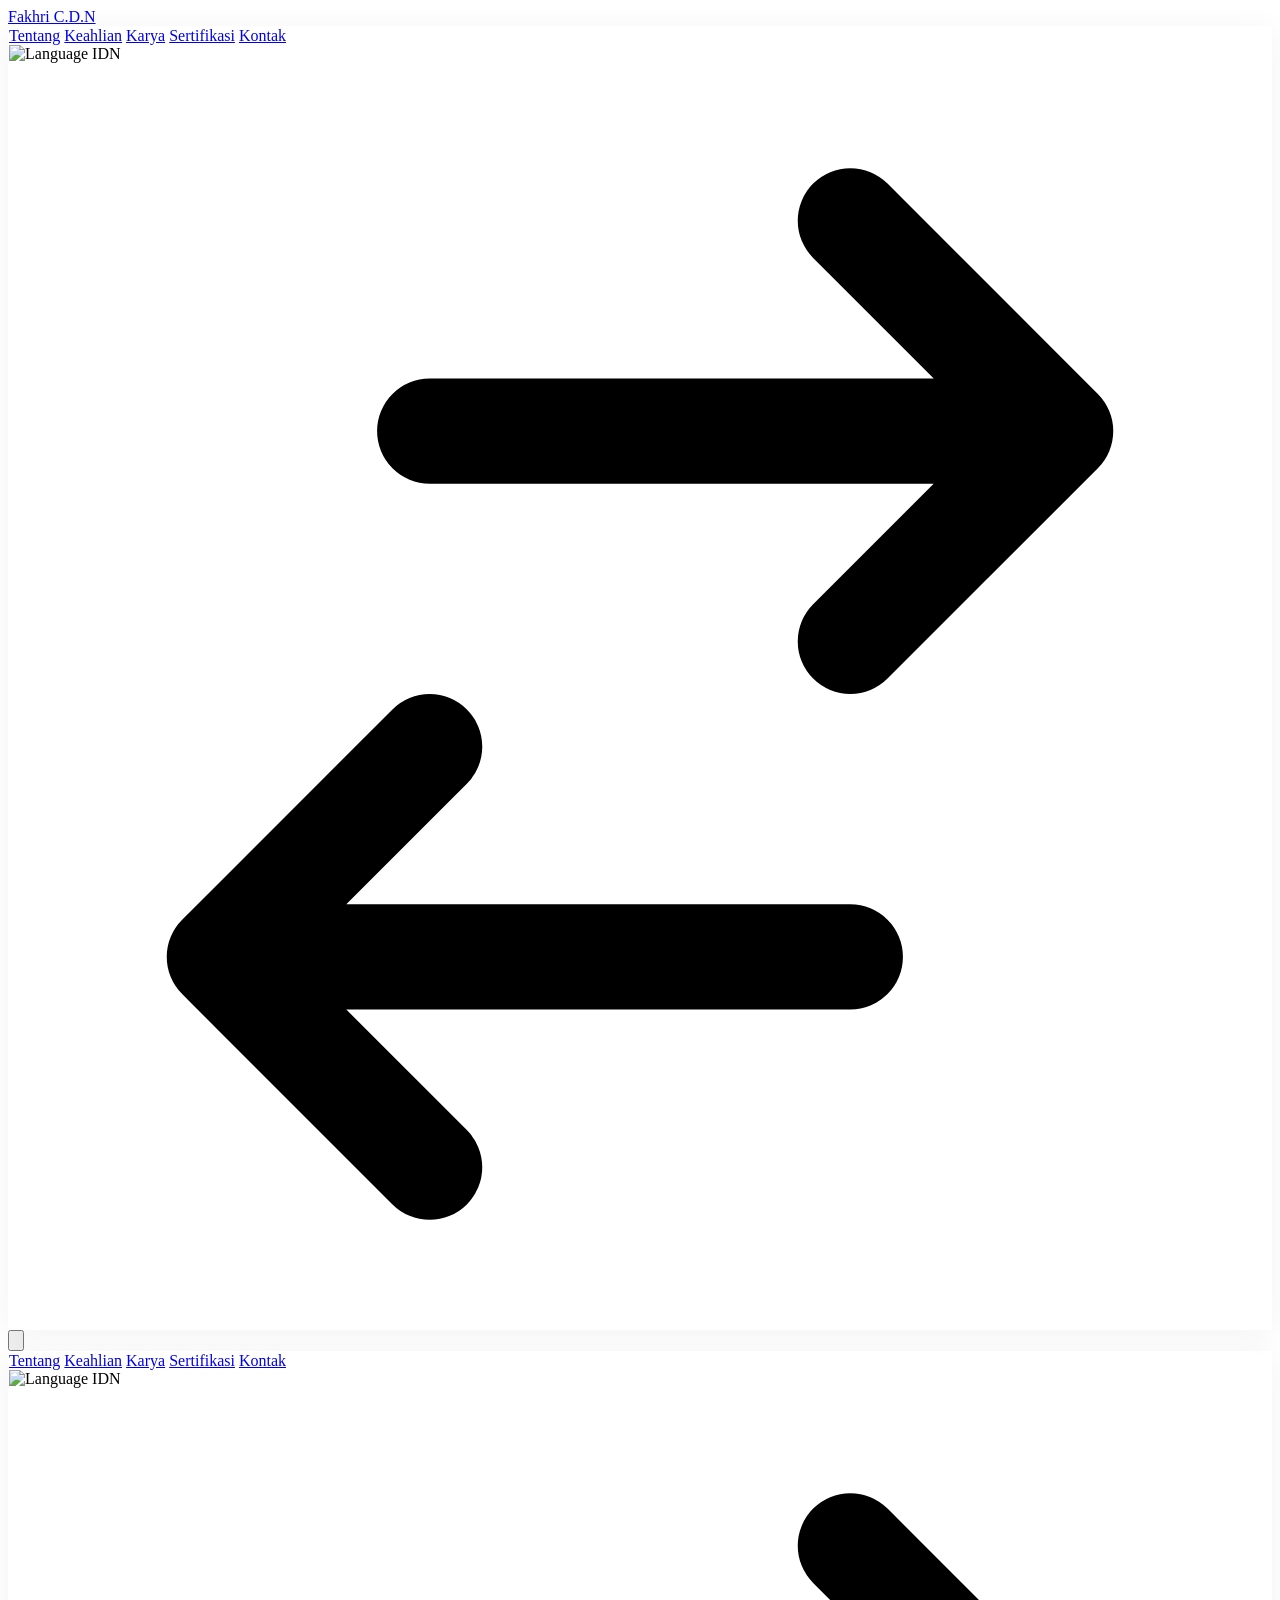
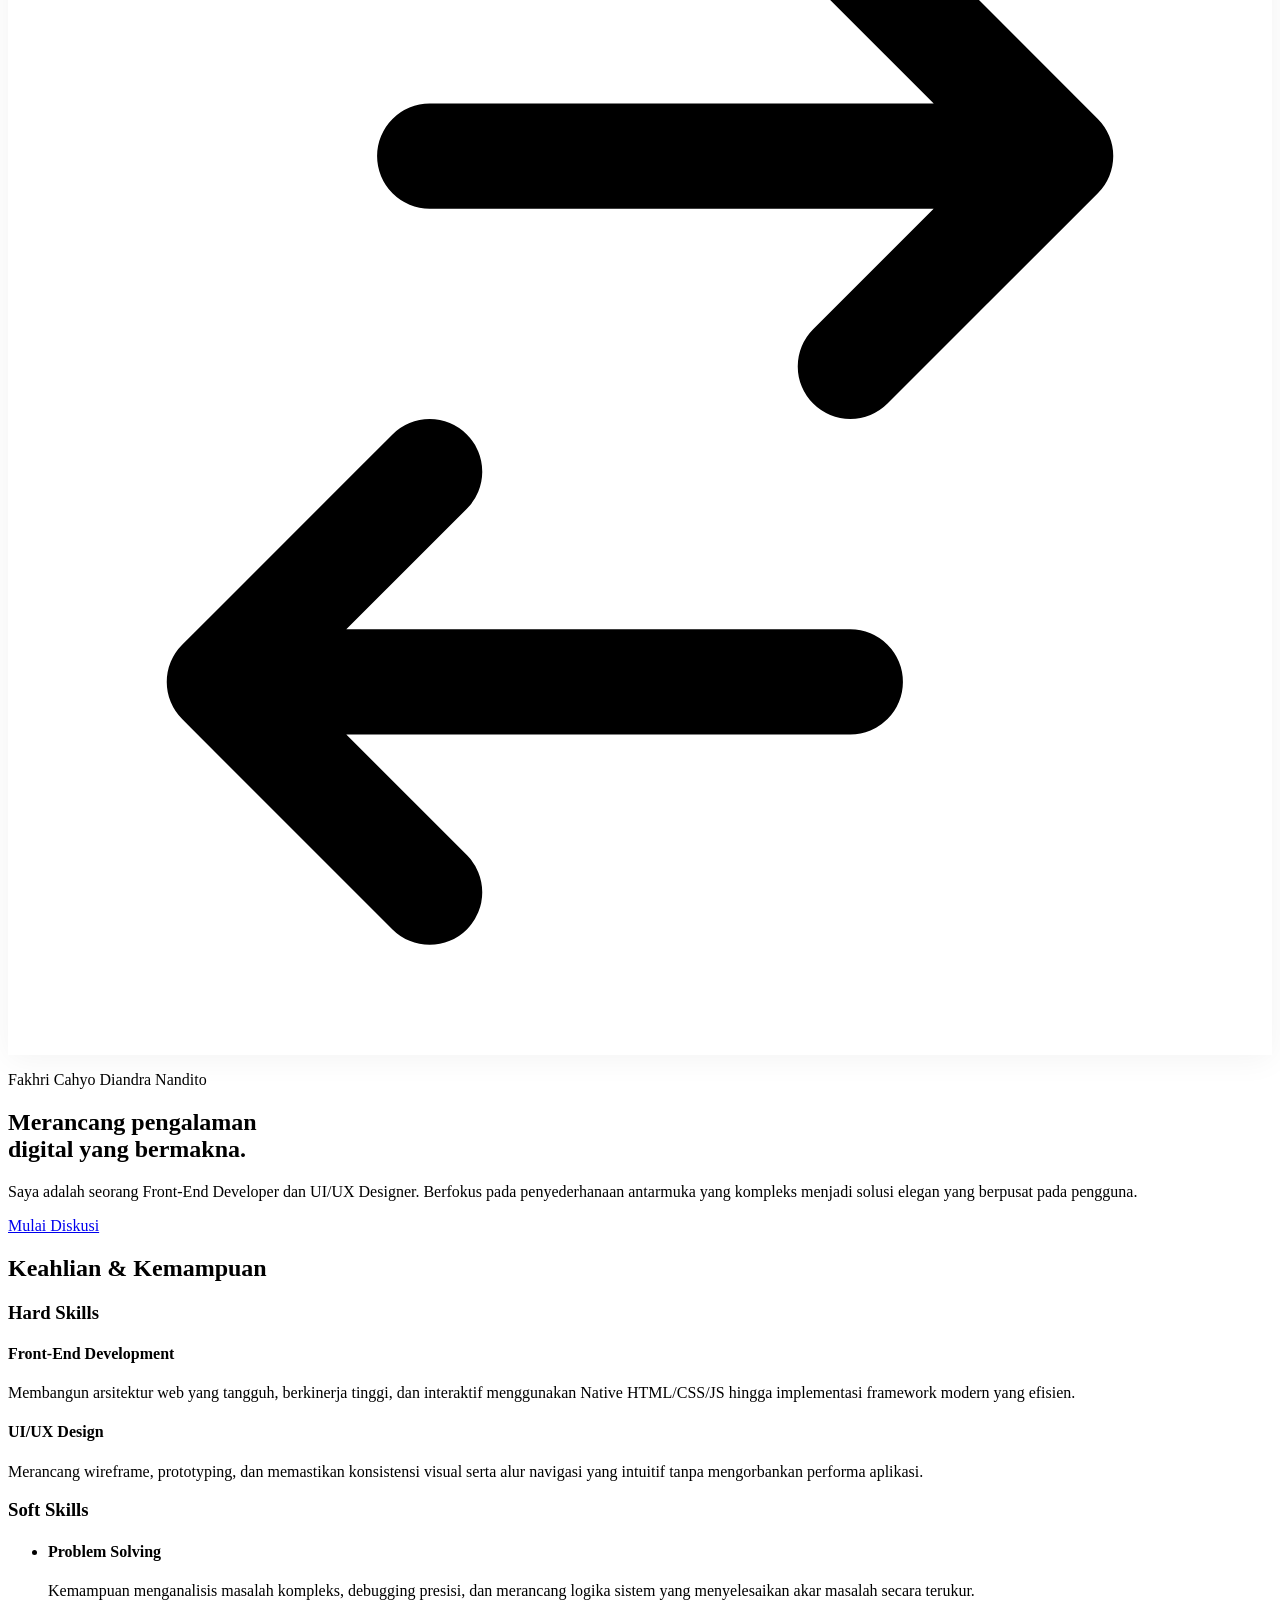
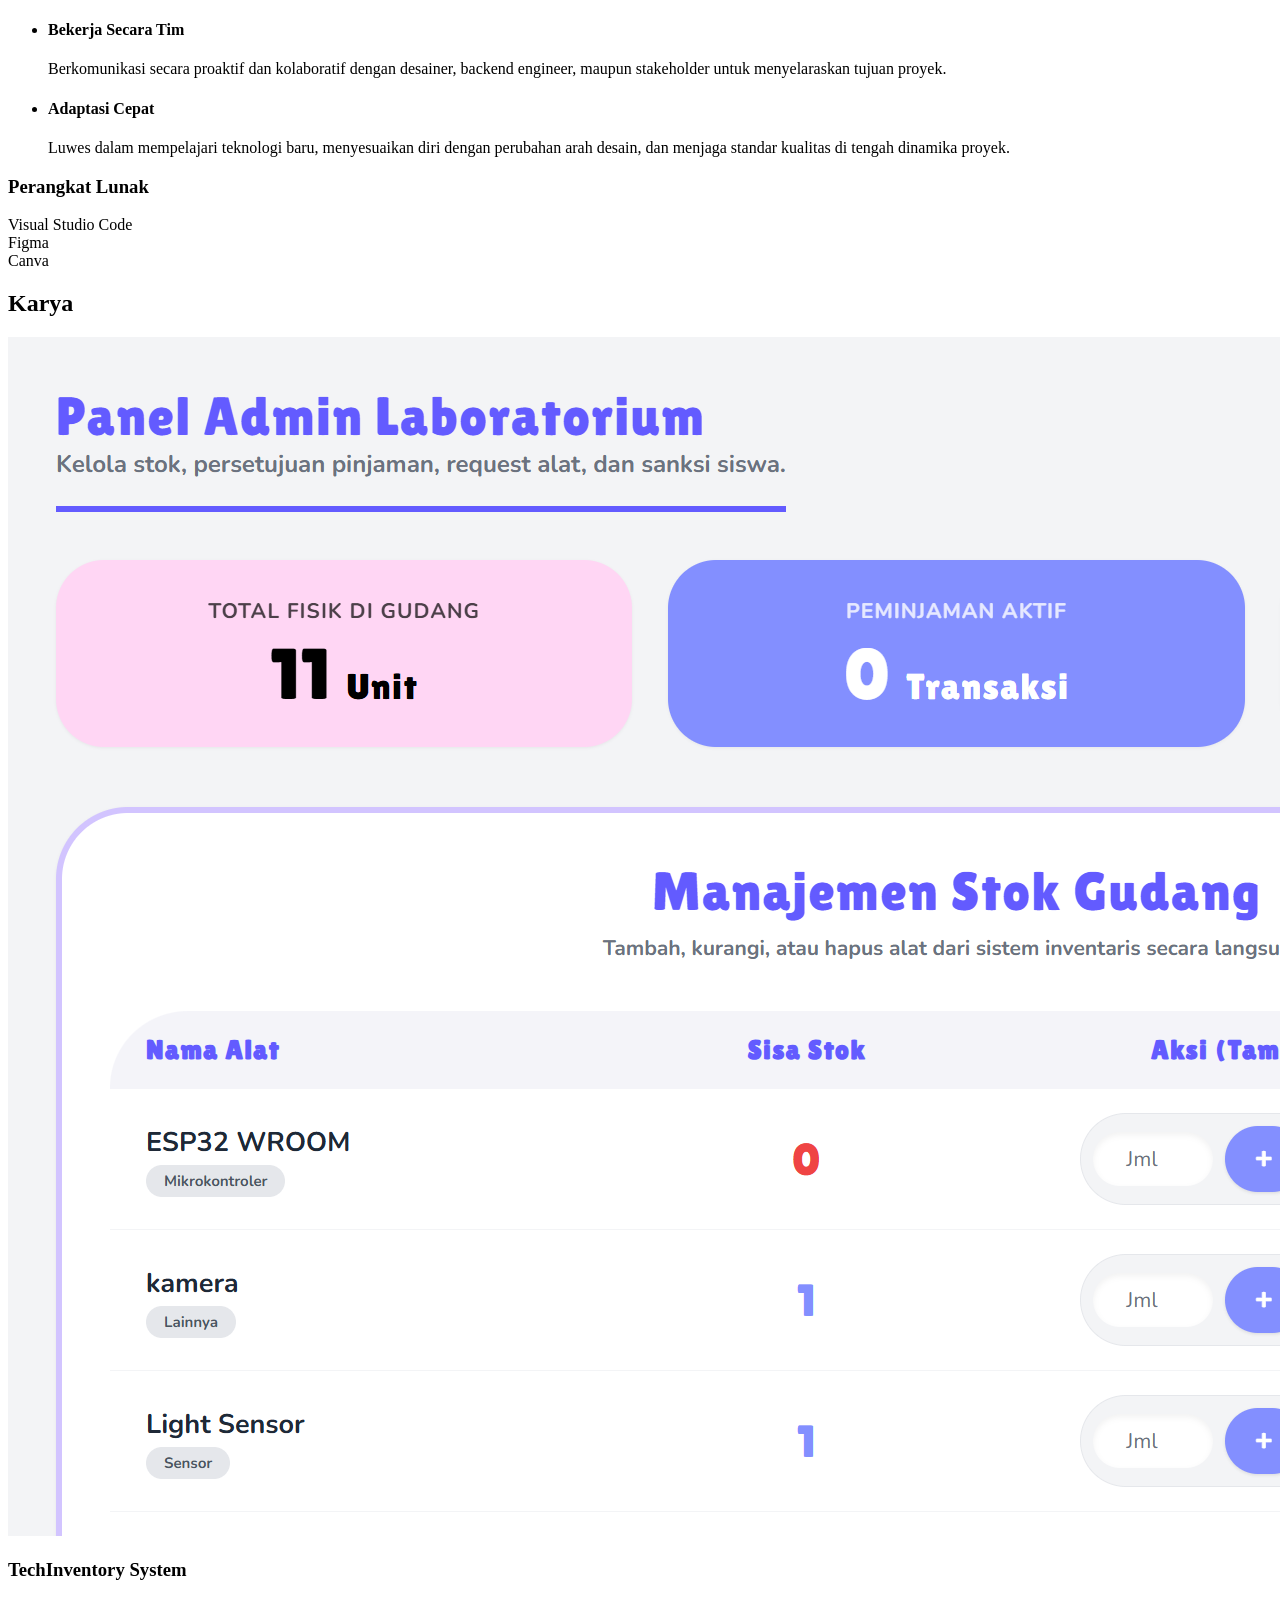
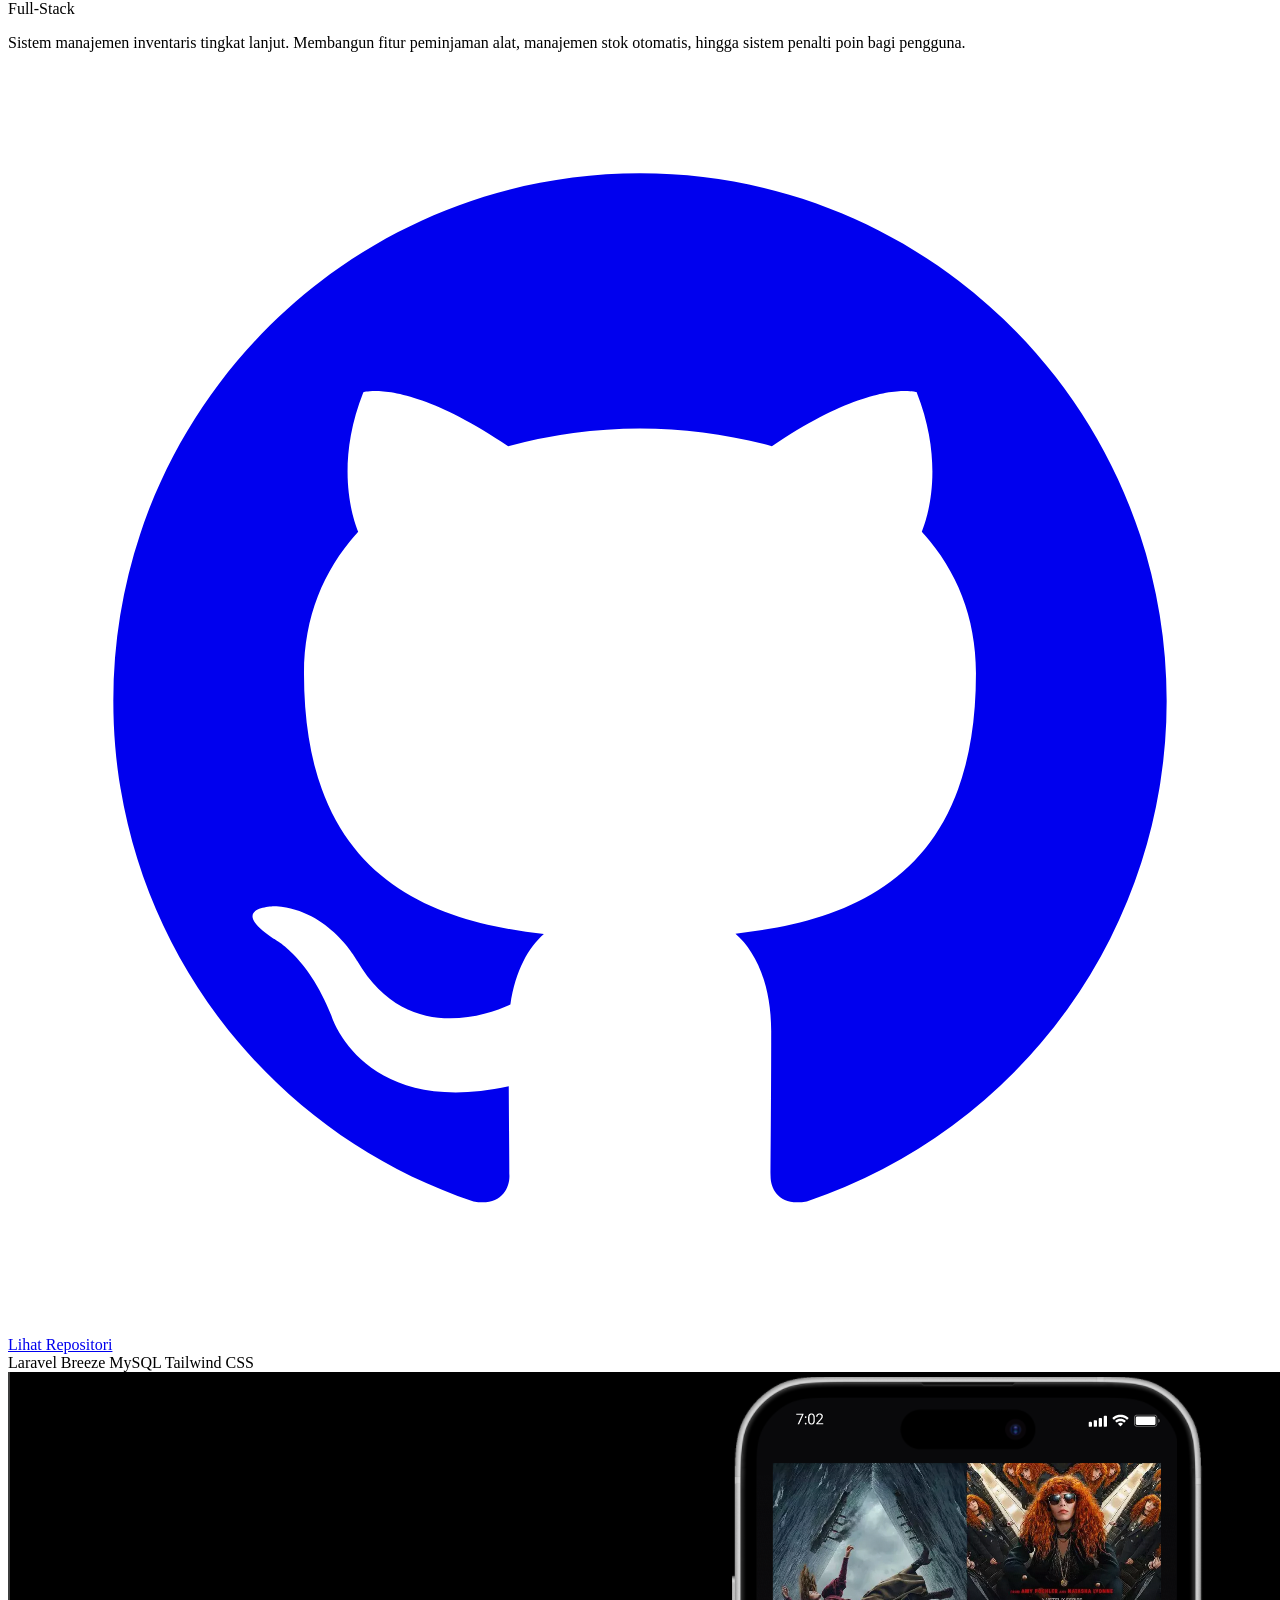
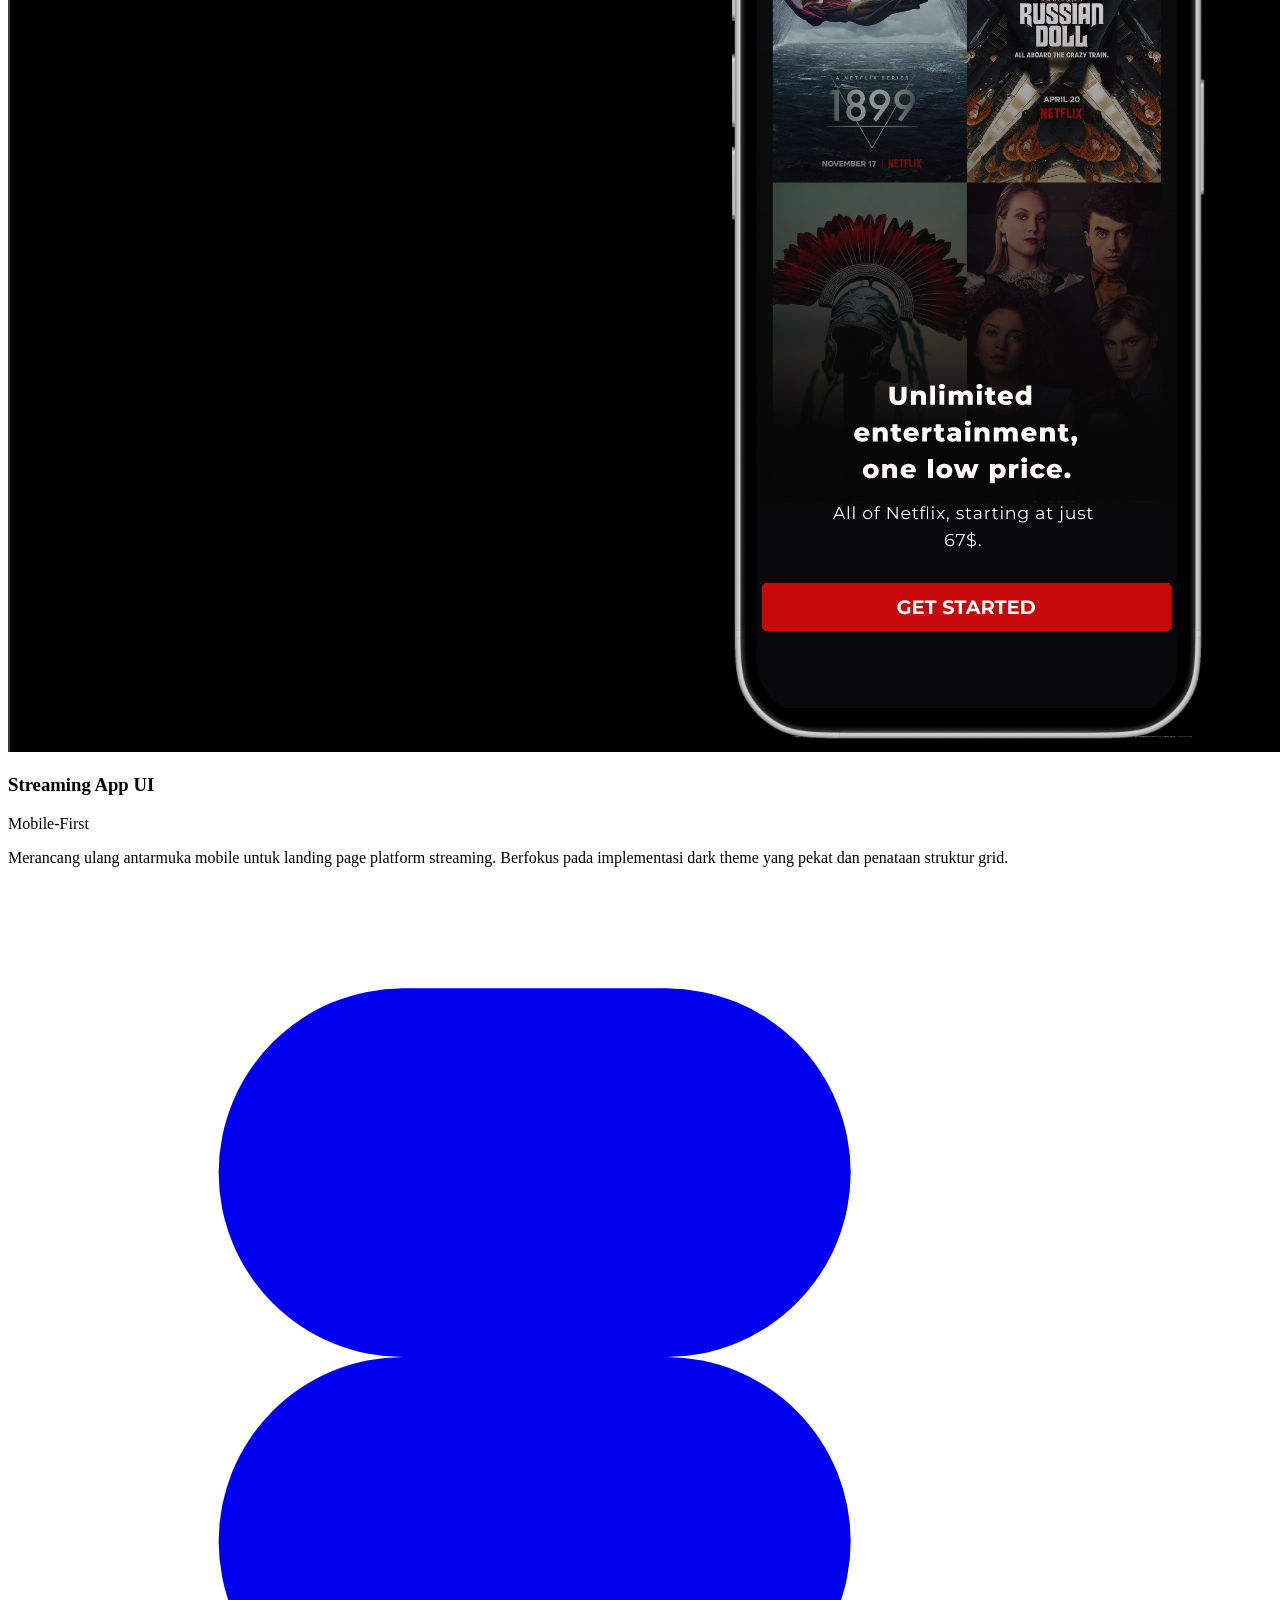
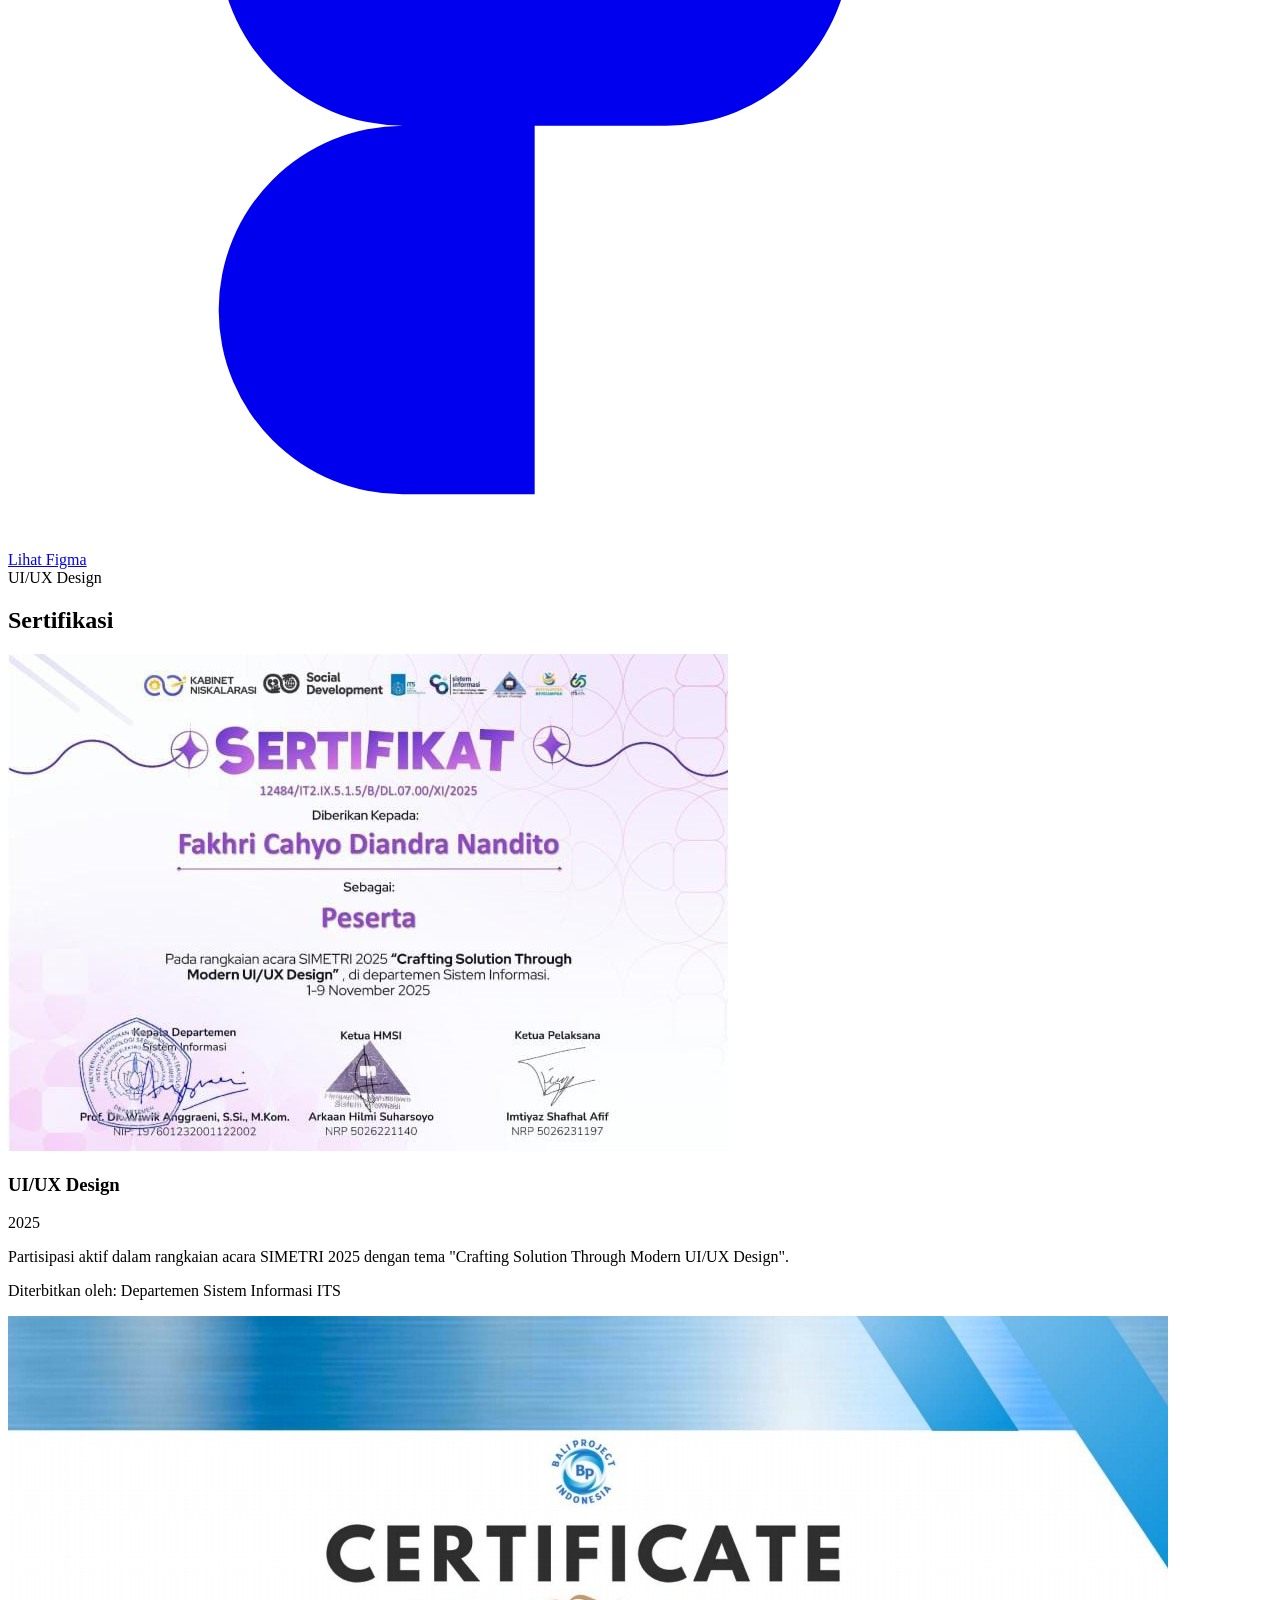
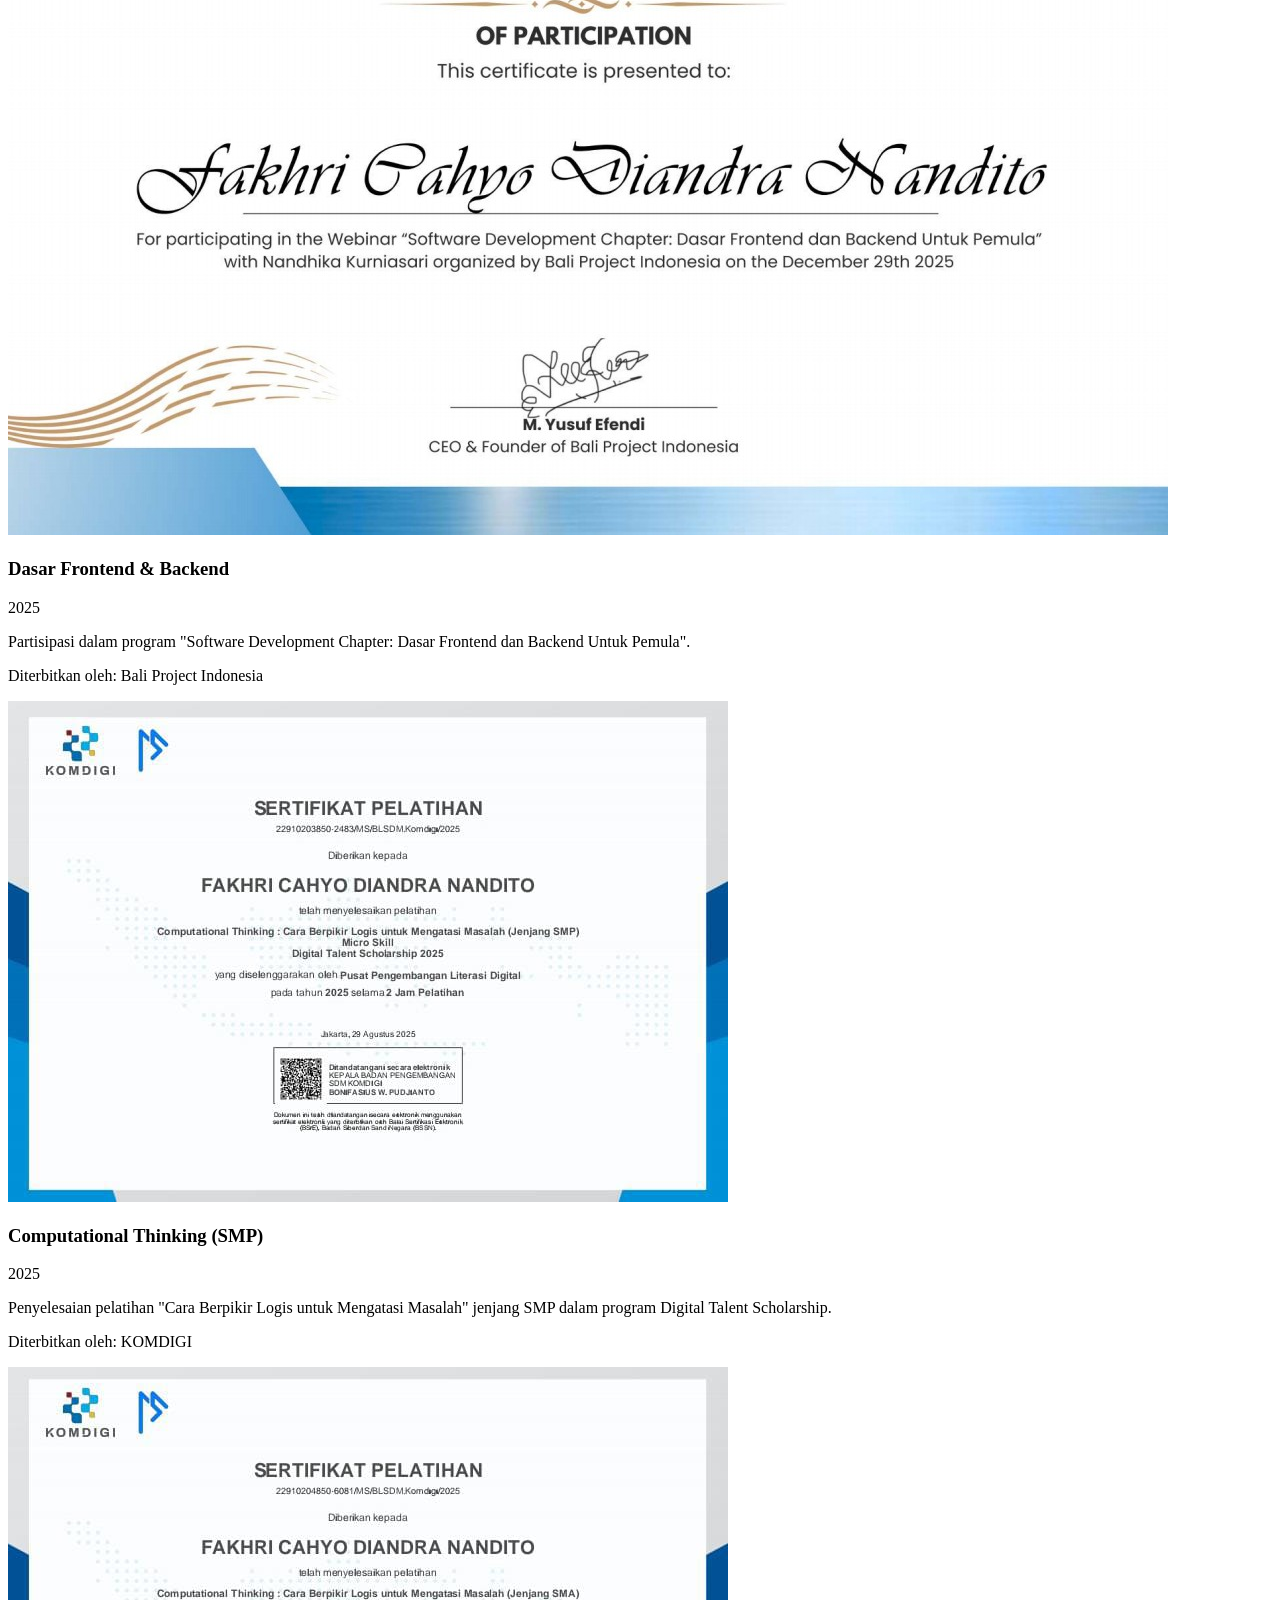
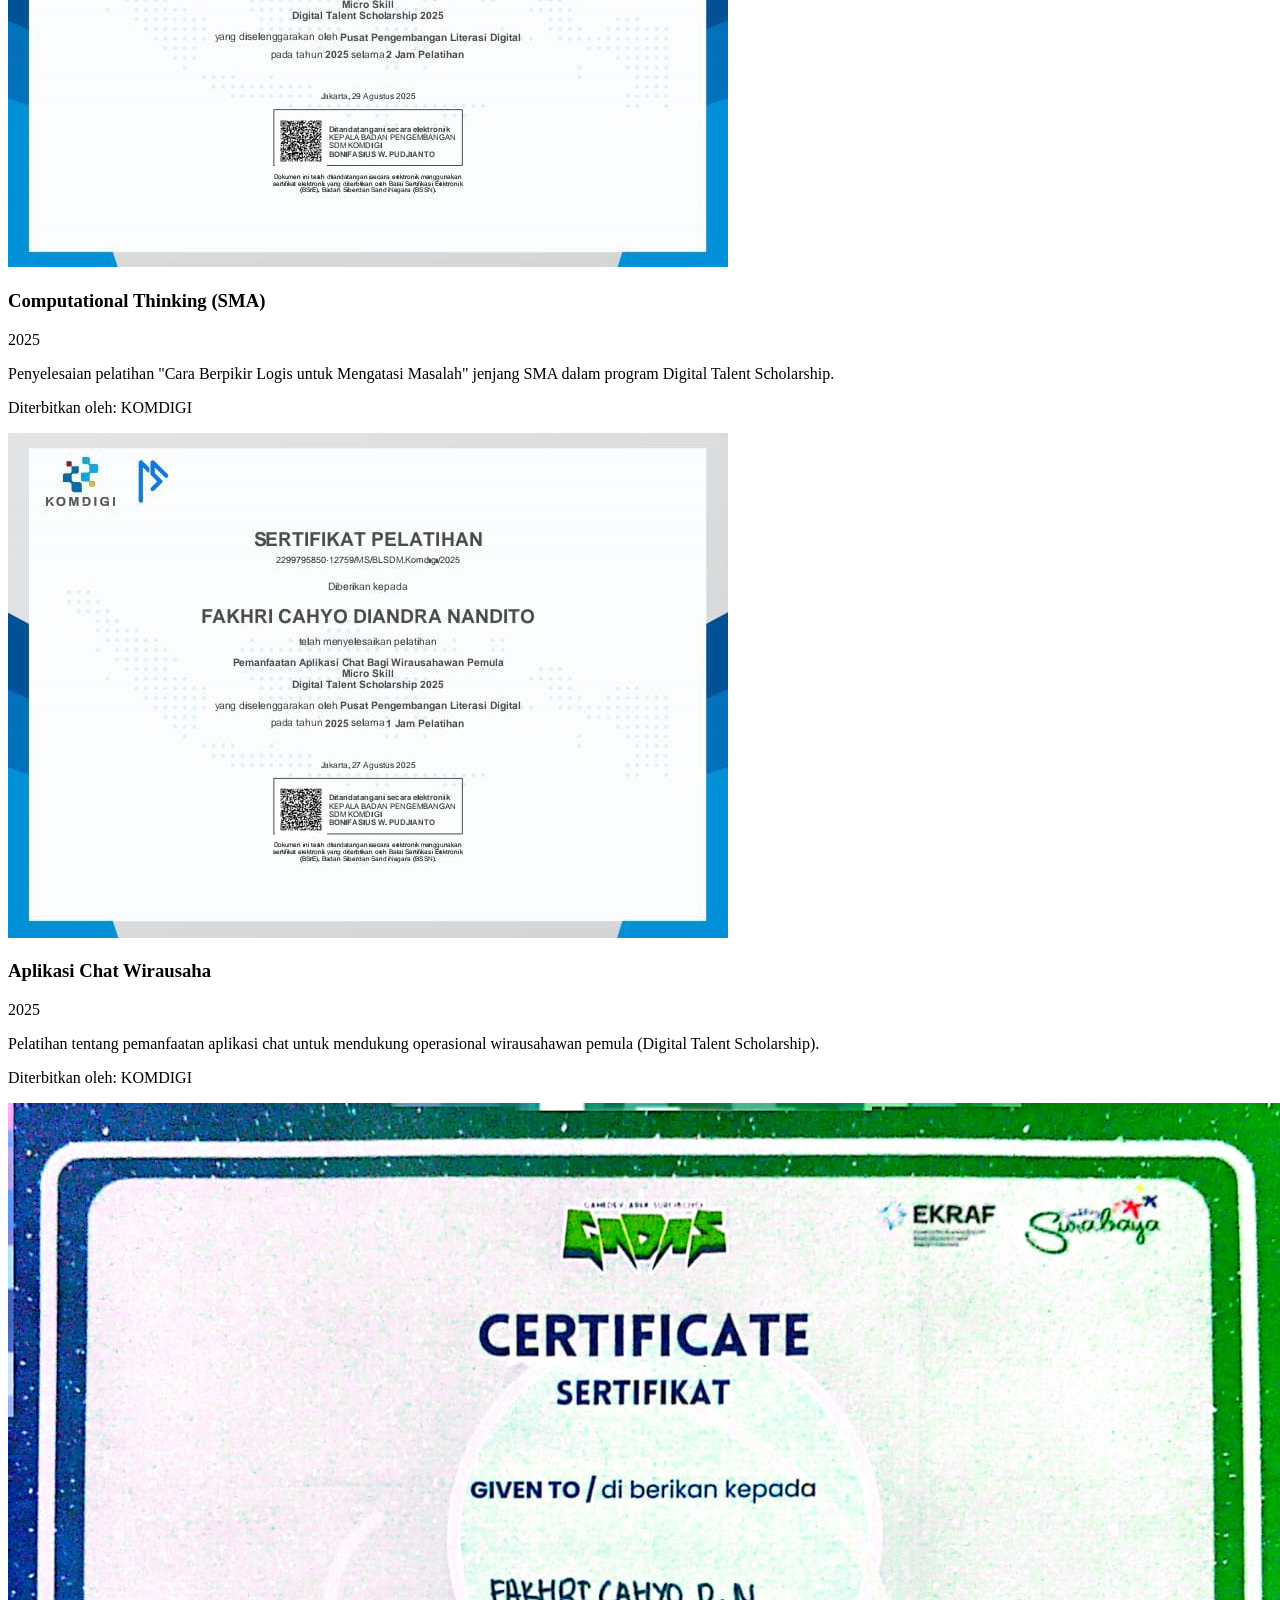
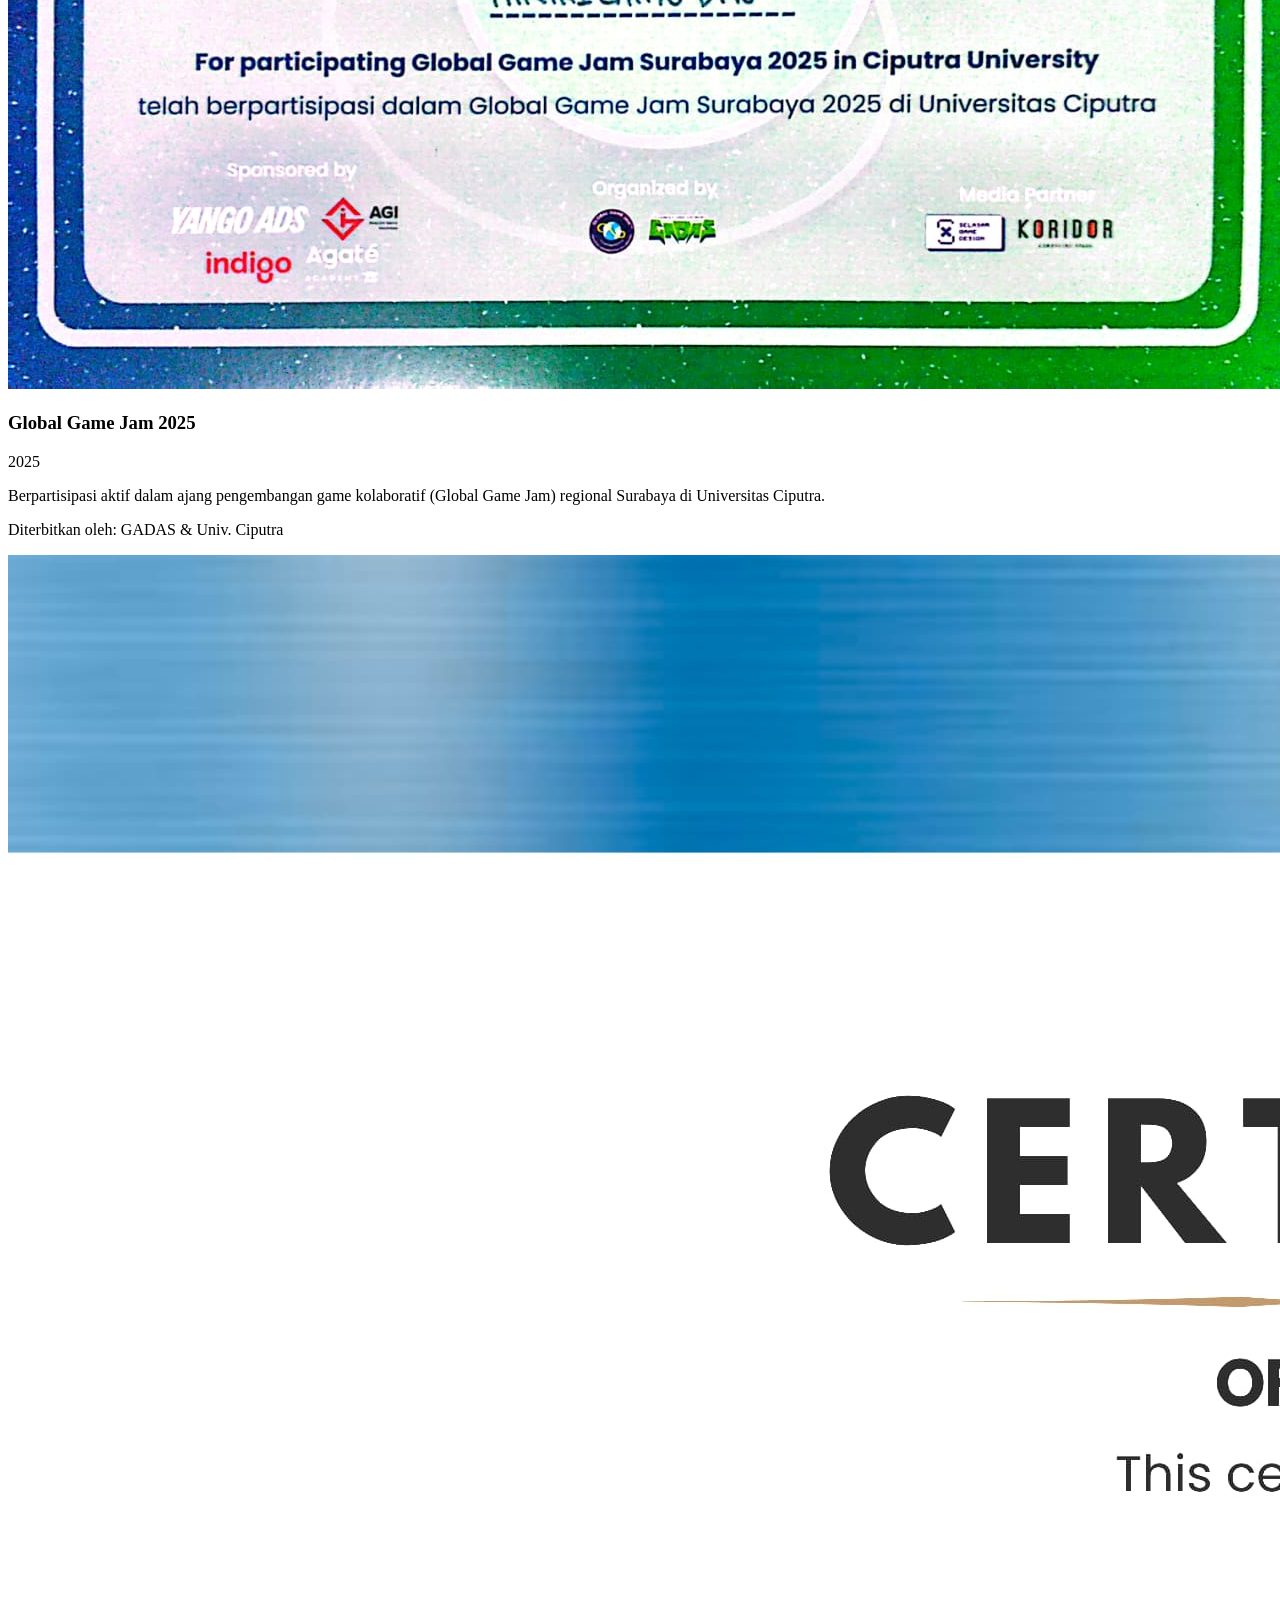
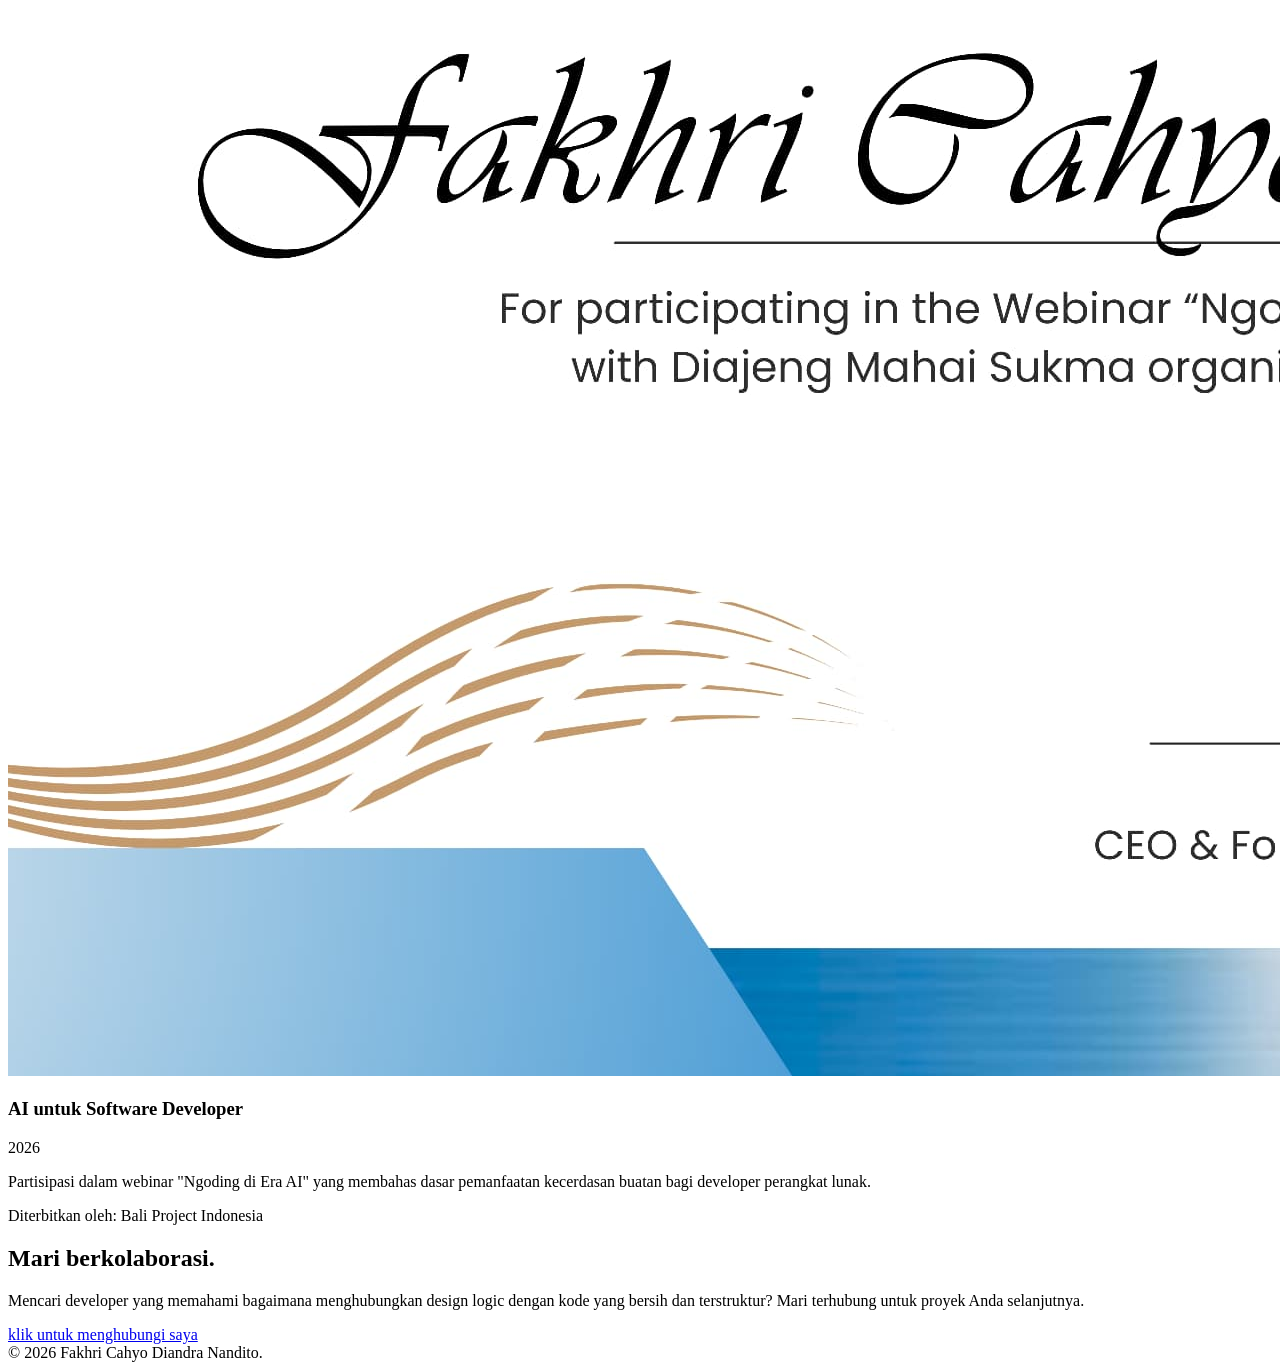
==== index.html @ aa955d12 "menambahkan 5 sertifikat pada bagian section sertifikat dan sedikit mengganti nama section" ====
<!doctype html>
<html lang="id" class="scroll-smooth">
  <head>
    <meta charset="UTF-8" />
    <meta name="viewport" content="width=device-width, initial-scale=1.0" />
    <title>Fakhri Cahyo Diandra Nandito | Front-End & UI/UX Developer</title>

    <script src="https://cdn.tailwindcss.com"></script>

    <link rel="preconnect" href="https://fonts.googleapis.com" />
    <link rel="preconnect" href="https://fonts.gstatic.com" crossorigin />
    <link href="https://fonts.googleapis.com/css2?family=Inter:wght@300;400;500;600;700&display=swap" rel="stylesheet" />

    <script>
      tailwind.config = {
        theme: {
          extend: {
            fontFamily: { sans: ["Inter", "sans-serif"] },
            colors: { brand: "#111827" },
          },
        },
      };
    </script>

    <style>
      .reveal {
        opacity: 0;
        transform: translateY(20px);
        transition: all 0.7s cubic-bezier(0.16, 1, 0.3, 1);
      }
      .reveal.active {
        opacity: 1;
        transform: translateY(0);
      }

      /* LIQUID GLASS THEME */
      .glass-pill {
        background: rgba(255, 255, 255, 0.45);
        backdrop-filter: blur(16px);
        -webkit-backdrop-filter: blur(16px);
        border: 1px solid rgba(255, 255, 255, 0.6);
        box-shadow: 0 4px 30px rgba(0, 0, 0, 0.05);
      }

      #nav-bubble {
        transition: all 0.4s cubic-bezier(0.25, 1, 0.5, 1);
      }

      ::-webkit-scrollbar { width: 8px; }
      ::-webkit-scrollbar-track { background: #f9fafb; }
      ::-webkit-scrollbar-thumb { background: #d1d5db; border-radius: 4px; }
      ::-webkit-scrollbar-thumb:hover { background: #9ca3af; }
    </style>
  </head>
  <body class="bg-gray-50 text-brand antialiased selection:bg-brand selection:text-white relative">
    
    <div class="fixed w-full top-6 z-50 flex flex-col items-center px-6 transition-all duration-300">
      
      <div class="max-w-6xl w-full flex items-center justify-between">
          <a href="#" class="text-white hover:opacity-80 transition-opacity flex items-center drop-shadow-md z-10 text-lg font-bold tracking-tight">
              Fakhri C.D.N
          </a>

          <nav id="main-nav" class="glass-pill rounded-full p-1.5 hidden lg:flex items-center shadow-lg relative right-6">
              <div id="nav-bubble" class="absolute top-1.5 bottom-1.5 left-1.5 bg-white rounded-full shadow-sm z-0 w-0"></div>
              
              <a href="#about" class="nav-link relative z-10 text-[#1e3a8a] px-5 py-2 rounded-full text-sm font-semibold tracking-wide transition-colors" data-i18n="navAbout">Tentang</a>
              <a href="#expertise" class="nav-link relative z-10 text-[#1e3a8a] px-5 py-2 rounded-full text-sm font-medium hover:text-blue-900 transition-colors tracking-wide" data-i18n="navExpertise">Keahlian</a>
              <a href="#work" class="nav-link relative z-10 text-[#1e3a8a] px-5 py-2 rounded-full text-sm font-medium hover:text-blue-900 transition-colors tracking-wide" data-i18n="navWork">Karya</a>
              <a href="#certifications" class="nav-link relative z-10 text-[#1e3a8a] px-5 py-2 rounded-full text-sm font-medium hover:text-blue-900 transition-colors tracking-wide" data-i18n="navCert">Sertifikasi</a>
              <a href="#contact" class="nav-link relative z-10 text-[#1e3a8a] px-5 py-2 rounded-full text-sm font-medium hover:text-blue-900 transition-colors tracking-wide" data-i18n="navContact">Kontak</a>
              
              <div class="lang-toggle-btn relative z-10 flex items-center gap-2 pl-4 pr-3 text-[#1e3a8a] text-sm font-medium cursor-pointer border-l border-[#1e3a8a]/20 ml-1 hover:opacity-70 transition-opacity">
                  <img src="https://flagcdn.com/w20/id.png" alt="Language" class="lang-flag w-5 h-auto rounded-sm shadow-sm opacity-90">
                  <span class="lang-text tracking-wide w-[28px] text-center">IDN</span>
                  <svg class="w-4 h-4 mt-0.5" fill="none" stroke="currentColor" viewBox="0 0 24 24"><path stroke-linecap="round" stroke-linejoin="round" stroke-width="2" d="M8 7h12m0 0l-4-4m4 4l-4 4m0 6H4m0 0l4 4m-4-4l4-4"></path></svg>
              </div>
          </nav>
          
          <button id="mobile-menu-btn" class="lg:hidden text-white drop-shadow-md focus:outline-none z-10">
              <svg class="w-8 h-8" fill="none" stroke="currentColor" viewBox="0 0 24 24"><path stroke-linecap="round" stroke-linejoin="round" stroke-width="2" d="M4 6h16M4 12h16M4 18h16"></path></svg>
          </button>
      </div>

      <div id="mobile-menu" class="lg:hidden w-full max-w-md mt-4 glass-pill rounded-2xl p-4 flex flex-col gap-2 opacity-0 pointer-events-none -translate-y-4 transition-all duration-300 transform shadow-xl origin-top">
          <a href="#about" class="mobile-link text-[#1e3a8a] font-semibold text-center py-3 rounded-xl hover:bg-white/60 transition-colors" data-i18n="navAbout">Tentang</a>
          <a href="#expertise" class="mobile-link text-[#1e3a8a] font-medium text-center py-3 rounded-xl hover:bg-white/60 transition-colors" data-i18n="navExpertise">Keahlian</a>
          <a href="#work" class="mobile-link text-[#1e3a8a] font-medium text-center py-3 rounded-xl hover:bg-white/60 transition-colors" data-i18n="navWork">Karya</a>
          <a href="#certifications" class="mobile-link text-[#1e3a8a] font-medium text-center py-3 rounded-xl hover:bg-white/60 transition-colors" data-i18n="navCert">Sertifikasi</a>
          <a href="#contact" class="mobile-link text-[#1e3a8a] font-medium text-center py-3 rounded-xl hover:bg-white/60 transition-colors" data-i18n="navContact">Kontak</a>
          <div class="h-px bg-[#1e3a8a]/10 my-1"></div>
          <div class="lang-toggle-btn flex justify-center items-center gap-3 text-[#1e3a8a] font-bold py-3 rounded-xl cursor-pointer hover:bg-white/60 transition-colors">
              <img src="https://flagcdn.com/w20/id.png" alt="Language" class="lang-flag w-6 h-auto rounded-sm shadow-sm">
              <span class="lang-text tracking-wide">IDN</span>
              <svg class="w-5 h-5" fill="none" stroke="currentColor" viewBox="0 0 24 24"><path stroke-linecap="round" stroke-linejoin="round" stroke-width="2" d="M8 7h12m0 0l-4-4m4 4l-4 4m0 6H4m0 0l4 4m-4-4l4-4"></path></svg>
          </div>
      </div>
    </div>

    <section id="about" class="scroll-section min-h-screen flex items-center pt-20 relative bg-brand bg-cover bg-center bg-no-repeat" style="background-image: url(&quot;setup pertama.png&quot;)">
      <div class="absolute inset-0 bg-brand/85 z-0"></div>
      <div class="max-w-5xl mx-auto px-6 w-full reveal relative z-10">
        <p class="text-gray-400 font-medium mb-4 tracking-wide text-sm uppercase">Fakhri Cahyo Diandra Nandito</p>
        <h1 class="text-5xl md:text-7xl font-bold leading-tight tracking-tighter mb-6 text-white">
          <span data-i18n="heroTitle1">Merancang pengalaman <br class="hidden md:block" /></span>
          <span class="text-gray-400" data-i18n="heroTitle2">digital yang bermakna.</span>
        </h1>
        <p class="text-lg text-gray-200 max-w-2xl leading-relaxed mb-10" data-i18n="heroDesc">
          Saya adalah seorang Front-End Developer dan UI/UX Designer. Berfokus pada penyederhanaan antarmuka yang kompleks menjadi solusi elegan yang berpusat pada pengguna.
        </p>
        <a href="#contact" data-i18n="heroBtn" class="inline-flex items-center justify-center px-6 py-3 text-sm font-medium text-brand bg-white rounded-full hover:bg-gray-200 transition-colors focus:ring-4 focus:ring-gray-300/50">
          Mulai Diskusi
        </a>
      </div>
    </section>

    <section id="expertise" class="scroll-section py-24 bg-white">
      <div class="max-w-5xl mx-auto px-6">
        <h2 class="text-3xl font-bold tracking-tight mb-12 reveal" data-i18n="expTitle">Keahlian & Kemampuan</h2>
        
        <div class="grid grid-cols-1 md:grid-cols-2 gap-12">
          <div class="reveal border-t border-gray-100 pt-6">
            <h3 class="text-sm font-bold text-gray-400 uppercase tracking-wider mb-6">Hard Skills</h3>
            <div class="space-y-6">
              <div>
                <h4 class="text-xl font-semibold mb-2">Front-End Development</h4>
                <p class="text-gray-600 text-sm leading-relaxed" data-i18n="expFrontDesc">Membangun arsitektur web yang tangguh, berkinerja tinggi, dan interaktif menggunakan Native HTML/CSS/JS hingga implementasi framework modern yang efisien.</p>
              </div>
              <div>
                <h4 class="text-xl font-semibold mb-2">UI/UX Design</h4>
                <p class="text-gray-600 text-sm leading-relaxed" data-i18n="expUIDesc">Merancang wireframe, prototyping, dan memastikan konsistensi visual serta alur navigasi yang intuitif tanpa mengorbankan performa aplikasi.</p>
              </div>
            </div>
          </div>
          
          <div class="reveal border-t border-gray-100 pt-6">
            <h3 class="text-sm font-bold text-gray-400 uppercase tracking-wider mb-6">Soft Skills</h3>
            <ul class="space-y-5">
              <li class="flex items-start">
                <span class="mr-4 mt-1.5 block w-2 h-2 bg-brand rounded-full shrink-0"></span>
                <div>
                  <h4 class="font-semibold text-gray-900" data-i18n="expProbTitle">Problem Solving</h4>
                  <p class="text-sm text-gray-500 mt-1" data-i18n="expProbDesc">Kemampuan menganalisis masalah kompleks, debugging presisi, dan merancang logika sistem yang menyelesaikan akar masalah secara terukur.</p>
                </div>
              </li>
              <li class="flex items-start">
                <span class="mr-4 mt-1.5 block w-2 h-2 bg-brand rounded-full shrink-0"></span>
                <div>
                  <h4 class="font-semibold text-gray-900" data-i18n="expTeamTitle">Bekerja Secara Tim</h4>
                  <p class="text-sm text-gray-500 mt-1" data-i18n="expTeamDesc">Berkomunikasi secara proaktif dan kolaboratif dengan desainer, backend engineer, maupun stakeholder untuk menyelaraskan tujuan proyek.</p>
                </div>
              </li>
              <li class="flex items-start">
                <span class="mr-4 mt-1.5 block w-2 h-2 bg-brand rounded-full shrink-0"></span>
                <div>
                  <h4 class="font-semibold text-gray-900" data-i18n="expAdaptTitle">Adaptasi Cepat</h4>
                  <p class="text-sm text-gray-500 mt-1" data-i18n="expAdaptDesc">Luwes dalam mempelajari teknologi baru, menyesuaikan diri dengan perubahan arah desain, dan menjaga standar kualitas di tengah dinamika proyek.</p>
                </div>
              </li>
            </ul>
          </div>
        </div>

        <div class="mt-16 reveal border-t border-gray-100 pt-8">
          <h3 class="text-sm font-bold text-gray-400 uppercase tracking-wider mb-6" data-i18n="expToolsTitle">Perangkat Lunak</h3>
          <div class="flex flex-wrap gap-4">
            <div class="flex items-center gap-2.5 px-5 py-2.5 bg-gray-50 border border-gray-200 rounded-full hover:shadow-sm transition-all cursor-default">
              <span class="w-2.5 h-2.5 rounded-full bg-[#007ACC] shadow-sm"></span>
              <span class="text-sm font-semibold text-gray-800 tracking-wide">Visual Studio Code</span>
            </div>
            <div class="flex items-center gap-2.5 px-5 py-2.5 bg-gray-50 border border-gray-200 rounded-full hover:shadow-sm transition-all cursor-default">
              <span class="w-2.5 h-2.5 rounded-full bg-[#F24E1E] shadow-sm"></span>
              <span class="text-sm font-semibold text-gray-800 tracking-wide">Figma</span>
            </div>
            <div class="flex items-center gap-2.5 px-5 py-2.5 bg-gray-50 border border-gray-200 rounded-full hover:shadow-sm transition-all cursor-default">
              <span class="w-2.5 h-2.5 rounded-full bg-[#00C4CC] shadow-sm"></span>
              <span class="text-sm font-semibold text-gray-800 tracking-wide">Canva</span>
            </div>
          </div>
        </div>

      </div>
    </section>

    <section id="work" class="scroll-section py-24 bg-gray-50">
      <div class="max-w-5xl mx-auto px-6">
        <h2 class="text-3xl font-bold tracking-tight mb-12 reveal" data-i18n="workTitle">Karya</h2>
        <div class="grid grid-cols-1 md:grid-cols-2 gap-8">
          
          <article class="group bg-white rounded-2xl border border-gray-100 hover:shadow-xl hover:border-gray-200 transition-all duration-300 reveal flex flex-col overflow-hidden">
            <div class="aspect-video w-full overflow-hidden relative border-b border-gray-100 bg-gray-100">
              <img src="TechInventory.png" alt="Screenshot TechInventory" class="w-full h-full object-cover group-hover:scale-105 transition-transform duration-700 ease-in-out"/>
            </div>
            <div class="p-8 flex-1 flex flex-col justify-between">
              <div>
                <div class="flex justify-between items-start mb-6">
                  <h3 class="text-xl font-bold text-gray-900" data-i18n="work1Title">TechInventory System</h3>
                  <span class="px-3 py-1 bg-blue-50 text-blue-600 text-[10px] font-bold uppercase tracking-wide rounded-full shadow-sm border border-blue-100">Full-Stack</span>
                </div>
                <p class="text-gray-600 mb-5 text-sm leading-relaxed" data-i18n="work1Desc">Sistem manajemen inventaris tingkat lanjut. Membangun fitur peminjaman alat, manajemen stok otomatis, hingga sistem penalti poin bagi pengguna.</p>
                
                <a href="https://github.com/chikka-creator/TechInventory.git" target="_blank" class="inline-flex items-center gap-1.5 text-xs font-semibold text-gray-500 hover:text-[#1e3a8a] transition-colors mb-6 group/link">
                  <svg class="w-4 h-4 text-gray-400 group-hover/link:text-[#1e3a8a] transition-colors" fill="currentColor" viewBox="0 0 24 24" aria-hidden="true">
                    <path fill-rule="evenodd" d="M12 2C6.477 2 2 6.484 2 12.017c0 4.425 2.865 8.18 6.839 9.504.5.092.682-.217.682-.483 0-.237-.008-.868-.013-1.703-2.782.605-3.369-1.343-3.369-1.343-.454-1.158-1.11-1.466-1.11-1.466-.908-.62.069-.608.069-.608 1.003.07 1.531 1.032 1.531 1.032.892 1.53 2.341 1.088 2.91.832.092-.647.35-1.088.636-1.338-2.22-.253-4.555-1.113-4.555-4.951 0-1.093.39-1.988 1.029-2.688-.103-.253-.446-1.272.098-2.65 0 0 .84-.27 2.75 1.026A9.564 9.564 0 0112 6.844c.85.004 1.705.115 2.504.337 1.909-1.296 2.747-1.027 2.747-1.027.546 1.379.202 2.398.1 2.651.64.7 1.028 1.595 1.028 2.688 0 3.848-2.339 4.695-4.566 4.943.359.309.678.92.678 1.855 0 1.338-.012 2.419-.012 2.747 0 .268.18.58.688.482A10.019 10.019 0 0022 12.017C22 6.484 17.522 2 12 2z" clip-rule="evenodd"></path>
                  </svg>
                  <span data-i18n="workLinkCode">Lihat Repositori</span>
                </a>
              </div>
              <div class="flex flex-wrap gap-2.5 text-[10px] font-semibold text-gray-500 mt-auto pt-4 border-t border-gray-100/50">
                <span class="bg-gray-100 px-2.5 py-1 rounded">Laravel Breeze</span>
                <span class="bg-gray-100 px-2.5 py-1 rounded">MySQL</span>
                <span class="bg-gray-100 px-2.5 py-1 rounded">Tailwind CSS</span>
              </div>
            </div>
          </article>

          <article class="group bg-white rounded-2xl border border-gray-100 hover:shadow-xl hover:border-gray-200 transition-all duration-300 reveal flex flex-col overflow-hidden">
            <div class="aspect-video w-full overflow-hidden relative border-b border-gray-100 bg-[#0a0a0a] flex items-center justify-center">
              <img src="RemakeNet.png" alt="Screenshot Streaming App Mobile UI" class="w-full h-full object-contain group-hover:scale-105 transition-transform duration-700 ease-in-out"/>
            </div>
            <div class="p-8 flex-1 flex flex-col justify-between">
              <div>
                <div class="flex justify-between items-start mb-6">
                  <h3 class="text-xl font-bold text-gray-900" data-i18n="work2Title">Streaming App UI</h3>
                  <span class="px-3 py-1 bg-red-50 text-red-600 text-[10px] font-bold uppercase tracking-wide rounded-full shadow-sm border border-red-100">Mobile-First</span>
                </div>
                <p class="text-gray-600 mb-5 text-sm leading-relaxed" data-i18n="work2Desc">Merancang ulang antarmuka mobile untuk landing page platform streaming. Berfokus pada implementasi dark theme yang pekat dan penataan struktur grid.</p>
                
                <a href="https://www.figma.com/design/rnLD3kSvpWiQDQYp0hYRto/Study-Case-Kel-8?node-id=0-1&t=dwrDat1ogs7I355f-1" target="_blank" class="inline-flex items-center gap-1.5 text-xs font-semibold text-gray-500 hover:text-[#F24E1E] transition-colors mb-6 group/link">
                  <svg class="w-4 h-4 text-gray-400 group-hover/link:text-[#F24E1E] transition-colors" fill="currentColor" viewBox="0 0 24 24" aria-hidden="true">
                    <path d="M10 2H7.5A3.5 3.5 0 0 0 4 5.5A3.5 3.5 0 0 0 7.5 9H10V2zm0 7H7.5A3.5 3.5 0 0 0 4 12.5A3.5 3.5 0 0 0 7.5 16H10V9zm0 7H7.5A3.5 3.5 0 0 0 4 19.5A3.5 3.5 0 0 0 7.5 23H10v-7zm0-14h2.5A3.5 3.5 0 0 1 16 5.5A3.5 3.5 0 0 1 12.5 9H10V2zm0 7h2.5A3.5 3.5 0 0 1 16 12.5A3.5 3.5 0 0 1 12.5 16H10V9z"/>
                  </svg>
                  <span data-i18n="workLinkFigma">Lihat Figma</span>
                </a>
              </div>
              <div class="flex flex-wrap gap-2.5 text-[10px] font-semibold text-gray-500 mt-auto pt-4 border-t border-gray-100/50">
                <span class="bg-gray-100 px-2.5 py-1 rounded">UI/UX Design</span>
              </div>
            </div>
          </article>
        </div>
      </div>
    </section>

    <section id="certifications" class="scroll-section py-24 bg-white border-t border-gray-100">
      <div class="max-w-6xl mx-auto px-6">
        <h2 class="text-3xl font-bold tracking-tight mb-12 reveal" data-i18n="certTitle">Sertifikasi</h2>
        
        <div class="grid grid-cols-1 md:grid-cols-2 lg:grid-cols-3 gap-8">
          
          <article class="group rounded-2xl overflow-hidden border border-gray-100 hover:shadow-xl hover:border-gray-200 transition-all duration-300 reveal flex flex-col bg-gray-50">
            <div class="aspect-[4/3] w-full overflow-hidden relative border-b border-gray-100 bg-white flex items-center justify-center p-2">
              <img src="sertif1.jpeg" alt="Sertifikat SIMETRI 2025 UI/UX Design" class="w-full h-full object-contain group-hover:scale-105 transition-transform duration-700 ease-in-out"/>
              <div class="absolute inset-0 bg-black/5 group-hover:bg-transparent transition-colors duration-500"></div>
            </div>
            <div class="p-6 flex-1 flex flex-col justify-between">
              <div>
                <div class="flex justify-between items-start mb-4 gap-2">
                  <h3 class="text-lg font-bold text-gray-900 leading-tight">UI/UX Design</h3>
                  <span class="text-[10px] font-bold text-brand bg-white border border-gray-200 px-2 py-1 rounded shadow-sm shrink-0">2025</span>
                </div>
                <p class="text-gray-500 text-xs leading-relaxed mb-6" data-i18n="cert1Desc">Partisipasi aktif dalam rangkaian acara SIMETRI 2025 dengan tema "Crafting Solution Through Modern UI/UX Design".</p>
              </div>
              <p class="text-[10px] font-bold text-gray-400 uppercase tracking-wider border-t border-gray-200 pt-4 mt-auto" data-i18n="cert1Pub">Diterbitkan oleh: Departemen Sistem Informasi ITS</p>
            </div>
          </article>

          <article class="group rounded-2xl overflow-hidden border border-gray-100 hover:shadow-xl hover:border-gray-200 transition-all duration-300 reveal flex flex-col bg-gray-50">
            <div class="aspect-[4/3] w-full overflow-hidden relative border-b border-gray-100 bg-white flex items-center justify-center p-2">
              <img src="sertif2.jpeg" alt="Sertifikat Frontend Backend Dasar" class="w-full h-full object-contain group-hover:scale-105 transition-transform duration-700 ease-in-out"/>
              <div class="absolute inset-0 bg-black/5 group-hover:bg-transparent transition-colors duration-500"></div>
            </div>
            <div class="p-6 flex-1 flex flex-col justify-between">
              <div>
                <div class="flex justify-between items-start mb-4 gap-2">
                  <h3 class="text-lg font-bold text-gray-900 leading-tight" data-i18n="cert2Title">Dasar Frontend & Backend</h3>
                  <span class="text-[10px] font-bold text-brand bg-white border border-gray-200 px-2 py-1 rounded shadow-sm shrink-0">2025</span>
                </div>
                <p class="text-gray-500 text-xs leading-relaxed mb-6" data-i18n="cert2Desc">Partisipasi dalam program "Software Development Chapter: Dasar Frontend dan Backend Untuk Pemula".</p>
              </div>
              <p class="text-[10px] font-bold text-gray-400 uppercase tracking-wider border-t border-gray-200 pt-4 mt-auto" data-i18n="cert2Pub">Diterbitkan oleh: Bali Project Indonesia</p>
            </div>
          </article>

          <article class="group rounded-2xl overflow-hidden border border-gray-100 hover:shadow-xl hover:border-gray-200 transition-all duration-300 reveal flex flex-col bg-gray-50">
            <div class="aspect-[4/3] w-full overflow-hidden relative border-b border-gray-100 bg-white flex items-center justify-center p-2">
              <img src="sertif3.jpeg" alt="Sertifikat Computational Thinking SMP" class="w-full h-full object-contain group-hover:scale-105 transition-transform duration-700 ease-in-out"/>
              <div class="absolute inset-0 bg-black/5 group-hover:bg-transparent transition-colors duration-500"></div>
            </div>
            <div class="p-6 flex-1 flex flex-col justify-between">
              <div>
                <div class="flex justify-between items-start mb-4 gap-2">
                  <h3 class="text-lg font-bold text-gray-900 leading-tight" data-i18n="cert3Title">Computational Thinking (SMP)</h3>
                  <span class="text-[10px] font-bold text-brand bg-white border border-gray-200 px-2 py-1 rounded shadow-sm shrink-0">2025</span>
                </div>
                <p class="text-gray-500 text-xs leading-relaxed mb-6" data-i18n="cert3Desc">Penyelesaian pelatihan "Cara Berpikir Logis untuk Mengatasi Masalah" jenjang SMP dalam program Digital Talent Scholarship.</p>
              </div>
              <p class="text-[10px] font-bold text-gray-400 uppercase tracking-wider border-t border-gray-200 pt-4 mt-auto" data-i18n="cert3Pub">Diterbitkan oleh: KOMDIGI</p>
            </div>
          </article>

          <article class="group rounded-2xl overflow-hidden border border-gray-100 hover:shadow-xl hover:border-gray-200 transition-all duration-300 reveal flex flex-col bg-gray-50">
            <div class="aspect-[4/3] w-full overflow-hidden relative border-b border-gray-100 bg-white flex items-center justify-center p-2">
              <img src="sertif4.jpeg" alt="Sertifikat Computational Thinking SMA" class="w-full h-full object-contain group-hover:scale-105 transition-transform duration-700 ease-in-out"/>
              <div class="absolute inset-0 bg-black/5 group-hover:bg-transparent transition-colors duration-500"></div>
            </div>
            <div class="p-6 flex-1 flex flex-col justify-between">
              <div>
                <div class="flex justify-between items-start mb-4 gap-2">
                  <h3 class="text-lg font-bold text-gray-900 leading-tight" data-i18n="cert4Title">Computational Thinking (SMA)</h3>
                  <span class="text-[10px] font-bold text-brand bg-white border border-gray-200 px-2 py-1 rounded shadow-sm shrink-0">2025</span>
                </div>
                <p class="text-gray-500 text-xs leading-relaxed mb-6" data-i18n="cert4Desc">Penyelesaian pelatihan "Cara Berpikir Logis untuk Mengatasi Masalah" jenjang SMA dalam program Digital Talent Scholarship.</p>
              </div>
              <p class="text-[10px] font-bold text-gray-400 uppercase tracking-wider border-t border-gray-200 pt-4 mt-auto" data-i18n="cert4Pub">Diterbitkan oleh: KOMDIGI</p>
            </div>
          </article>

          <article class="group rounded-2xl overflow-hidden border border-gray-100 hover:shadow-xl hover:border-gray-200 transition-all duration-300 reveal flex flex-col bg-gray-50">
            <div class="aspect-[4/3] w-full overflow-hidden relative border-b border-gray-100 bg-white flex items-center justify-center p-2">
              <img src="sertif5.jpeg" alt="Sertifikat Aplikasi Chat Wirausaha" class="w-full h-full object-contain group-hover:scale-105 transition-transform duration-700 ease-in-out"/>
              <div class="absolute inset-0 bg-black/5 group-hover:bg-transparent transition-colors duration-500"></div>
            </div>
            <div class="p-6 flex-1 flex flex-col justify-between">
              <div>
                <div class="flex justify-between items-start mb-4 gap-2">
                  <h3 class="text-lg font-bold text-gray-900 leading-tight" data-i18n="cert5Title">Aplikasi Chat Wirausaha</h3>
                  <span class="text-[10px] font-bold text-brand bg-white border border-gray-200 px-2 py-1 rounded shadow-sm shrink-0">2025</span>
                </div>
                <p class="text-gray-500 text-xs leading-relaxed mb-6" data-i18n="cert5Desc">Pelatihan tentang pemanfaatan aplikasi chat untuk mendukung operasional wirausahawan pemula (Digital Talent Scholarship).</p>
              </div>
              <p class="text-[10px] font-bold text-gray-400 uppercase tracking-wider border-t border-gray-200 pt-4 mt-auto" data-i18n="cert5Pub">Diterbitkan oleh: KOMDIGI</p>
            </div>
          </article>

          <article class="group rounded-2xl overflow-hidden border border-gray-100 hover:shadow-xl hover:border-gray-200 transition-all duration-300 reveal flex flex-col bg-gray-50">
            <div class="aspect-[4/3] w-full overflow-hidden relative border-b border-gray-100 bg-white flex items-center justify-center p-2">
              <img src="sertif6.jpeg" alt="Sertifikat Global Game Jam" class="w-full h-full object-contain group-hover:scale-105 transition-transform duration-700 ease-in-out"/>
              <div class="absolute inset-0 bg-black/5 group-hover:bg-transparent transition-colors duration-500"></div>
            </div>
            <div class="p-6 flex-1 flex flex-col justify-between">
              <div>
                <div class="flex justify-between items-start mb-4 gap-2">
                  <h3 class="text-lg font-bold text-gray-900 leading-tight" data-i18n="cert6Title">Global Game Jam 2025</h3>
                  <span class="text-[10px] font-bold text-brand bg-white border border-gray-200 px-2 py-1 rounded shadow-sm shrink-0">2025</span>
                </div>
                <p class="text-gray-500 text-xs leading-relaxed mb-6" data-i18n="cert6Desc">Berpartisipasi aktif dalam ajang pengembangan game kolaboratif (Global Game Jam) regional Surabaya di Universitas Ciputra.</p>
              </div>
              <p class="text-[10px] font-bold text-gray-400 uppercase tracking-wider border-t border-gray-200 pt-4 mt-auto" data-i18n="cert6Pub">Diterbitkan oleh: GADAS & Univ. Ciputra</p>
            </div>
          </article>

          <article class="group rounded-2xl overflow-hidden border border-gray-100 hover:shadow-xl hover:border-gray-200 transition-all duration-300 reveal flex flex-col bg-gray-50">
            <div class="aspect-[4/3] w-full overflow-hidden relative border-b border-gray-100 bg-white flex items-center justify-center p-2">
              <img src="sertif7.jpeg" alt="Sertifikat AI untuk Software Developer" class="w-full h-full object-contain group-hover:scale-105 transition-transform duration-700 ease-in-out"/>
              <div class="absolute inset-0 bg-black/5 group-hover:bg-transparent transition-colors duration-500"></div>
            </div>
            <div class="p-6 flex-1 flex flex-col justify-between">
              <div>
                <div class="flex justify-between items-start mb-4 gap-2">
                  <h3 class="text-lg font-bold text-gray-900 leading-tight" data-i18n="cert7Title">AI untuk Software Developer</h3>
                  <span class="text-[10px] font-bold text-brand bg-white border border-gray-200 px-2 py-1 rounded shadow-sm shrink-0">2026</span>
                </div>
                <p class="text-gray-500 text-xs leading-relaxed mb-6" data-i18n="cert7Desc">Partisipasi dalam webinar "Ngoding di Era AI" yang membahas dasar pemanfaatan kecerdasan buatan bagi developer perangkat lunak.</p>
              </div>
              <p class="text-[10px] font-bold text-gray-400 uppercase tracking-wider border-t border-gray-200 pt-4 mt-auto" data-i18n="cert7Pub">Diterbitkan oleh: Bali Project Indonesia</p>
            </div>
          </article>

        </div>
      </div>
    </section>

    <footer id="contact" class="scroll-section bg-gray-50 py-24 border-t border-gray-100">
      <div class="max-w-5xl mx-auto px-6 text-center reveal">
        <h2 class="text-3xl font-bold tracking-tight mb-6" data-i18n="contactTitle">Mari berkolaborasi.</h2>
        <p class="text-gray-500 mb-10 max-w-xl mx-auto text-sm leading-relaxed" data-i18n="contactDesc">
          Mencari developer yang memahami bagaimana menghubungkan design logic dengan kode yang bersih dan terstruktur? Mari terhubung untuk proyek Anda selanjutnya.
        </p>
        <a href="mailto:ditofakhri3@gmail.com" class="text-xl md:text-2xl font-medium border-b-2 border-brand pb-1 hover:text-gray-500 hover:border-gray-500 transition-colors" data-i18n="contactBtn">
          klik untuk menghubungi saya
        </a>
        <div class="mt-24 text-xs text-gray-400 font-medium tracking-wide uppercase" data-i18n="footerText">
          &copy; 2026 Fakhri Cahyo Diandra Nandito.
        </div>
      </div>
    </footer>

    <script>
      // 1. DATA TRANSLATION DICTIONARY
      const translations = {
        id: {
            navAbout: "Tentang", navExpertise: "Keahlian", navWork: "Karya", navCert: "Sertifikasi", navContact: "Kontak",
            heroTitle1: "Merancang pengalaman <br class=\"hidden md:block\" />", heroTitle2: "digital yang bermakna.",
            heroDesc: "Saya adalah seorang Front-End Developer dan UI/UX Designer. Berfokus pada penyederhanaan antarmuka yang kompleks menjadi solusi elegan yang berpusat pada pengguna.",
            heroBtn: "Mulai Diskusi", expTitle: "Keahlian & Kemampuan",
            expFrontDesc: "Membangun arsitektur web yang tangguh, berkinerja tinggi, dan interaktif menggunakan Native HTML/CSS/JS hingga implementasi framework modern yang efisien.",
            expUIDesc: "Merancang wireframe, prototyping, dan memastikan konsistensi visual serta alur navigasi yang intuitif tanpa mengorbankan performa aplikasi.",
            expProbTitle: "Problem Solving", expProbDesc: "Kemampuan menganalisis masalah kompleks, debugging presisi, dan merancang logika sistem yang menyelesaikan akar masalah secara terukur.",
            expTeamTitle: "Bekerja Secara Tim", expTeamDesc: "Berkomunikasi secara proaktif dan kolaboratif dengan desainer, backend engineer, maupun stakeholder untuk menyelaraskan tujuan proyek.",
            expAdaptTitle: "Adaptasi Cepat", expAdaptDesc: "Luwes dalam mempelajari teknologi baru, menyesuaikan diri dengan perubahan arah desain, dan menjaga standar kualitas di tengah dinamika proyek.",
            expToolsTitle: "Perangkat Lunak", 
            workTitle: "Karya", work1Title: "TechInventory System",
            work1Desc: "Sistem manajemen inventaris tingkat lanjut. Membangun fitur peminjaman alat, manajemen stok otomatis, hingga sistem penalti poin bagi pengguna.",
            work2Title: "Streaming App UI",
            work2Desc: "Merancang ulang antarmuka mobile untuk landing page platform streaming. Berfokus pada implementasi dark theme yang pekat dan penataan struktur grid.",
            workLinkCode: "Lihat Repositori",
            workLinkFigma: "Lihat Figma",
            certTitle: "Sertifikasi", 
            cert1Desc: "Partisipasi aktif dalam rangkaian acara SIMETRI 2025 dengan tema \"Crafting Solution Through Modern UI/UX Design\".",
            cert1Pub: "Diterbitkan oleh: Departemen Sistem Informasi ITS",
            cert2Title: "Dasar Frontend & Backend",
            cert2Desc: "Partisipasi dalam program \"Software Development Chapter: Dasar Frontend dan Backend Untuk Pemula\".",
            cert2Pub: "Diterbitkan oleh: Bali Project Indonesia",
            cert3Title: "Computational Thinking (SMP)",
            cert3Desc: "Penyelesaian pelatihan \"Cara Berpikir Logis untuk Mengatasi Masalah\" jenjang SMP dalam program Digital Talent Scholarship.",
            cert3Pub: "Diterbitkan oleh: KOMDIGI",
            cert4Title: "Computational Thinking (SMA)",
            cert4Desc: "Penyelesaian pelatihan \"Cara Berpikir Logis untuk Mengatasi Masalah\" jenjang SMA dalam program Digital Talent Scholarship.",
            cert4Pub: "Diterbitkan oleh: KOMDIGI",
            cert5Title: "Aplikasi Chat Wirausaha",
            cert5Desc: "Pelatihan tentang pemanfaatan aplikasi chat untuk mendukung operasional wirausahawan pemula (Digital Talent Scholarship).",
            cert5Pub: "Diterbitkan oleh: KOMDIGI",
            cert6Title: "Global Game Jam 2025",
            cert6Desc: "Berpartisipasi aktif dalam ajang pengembangan game kolaboratif (Global Game Jam) regional Surabaya di Universitas Ciputra.",
            cert6Pub: "Diterbitkan oleh: GADAS & Univ. Ciputra",
            cert7Title: "AI untuk Software Developer",
            cert7Desc: "Partisipasi dalam webinar \"Ngoding di Era AI\" yang membahas dasar pemanfaatan kecerdasan buatan bagi developer perangkat lunak.",
            cert7Pub: "Diterbitkan oleh: Bali Project Indonesia",
            contactTitle: "Mari berkolaborasi.", contactDesc: "Mencari developer yang memahami bagaimana menghubungkan design logic dengan kode yang bersih dan terstruktur? Mari terhubung untuk proyek Anda selanjutnya.",
            contactBtn: "klik untuk menghubungi saya", footerText: "© 2026 Fakhri Cahyo Diandra Nandito."
        },
        en: {
            navAbout: "About", navExpertise: "Expertise", navWork: "Work", navCert: "Certificates", navContact: "Contact",
            heroTitle1: "Crafting meaningful <br class=\"hidden md:block\" />", heroTitle2: "digital experiences.",
            heroDesc: "I am a Front-End Developer and UI/UX Designer. Focused on simplifying complex interfaces into elegant, user-centric solutions.",
            heroBtn: "Start a Conversation", expTitle: "Skills & Expertise",
            expFrontDesc: "Building robust, high-performance, and interactive web architectures using Native HTML/CSS/JS to efficient modern framework implementations.",
            expUIDesc: "Designing wireframes, prototyping, and ensuring visual consistency as well as intuitive navigation flows without sacrificing application performance.",
            expProbTitle: "Problem Solving", expProbDesc: "Ability to analyze complex problems, precision debugging, and design system logic that solves root causes scalably.",
            expTeamTitle: "Team Collaboration", expTeamDesc: "Communicating proactively and collaboratively with designers, backend engineers, and stakeholders to align project goals.",
            expAdaptTitle: "Fast Adaptation", expAdaptDesc: "Flexible in learning new technologies, adapting to design direction changes, and maintaining quality standards amidst project dynamics.",
            expToolsTitle: "Software & Tools", 
            workTitle: "Works", work1Title: "TechInventory System",
            work1Desc: "Advanced inventory management system. Building tool borrowing features, automated stock management, to a point penalty system for users.",
            work2Title: "Streaming App UI",
            work2Desc: "Redesigning the mobile interface for a streaming platform landing page. Focused on implementing a deep dark theme and dynamic grid structure.",
            workLinkCode: "View Repository",
            workLinkFigma: "View in Figma",
            certTitle: "Certifications", 
            cert1Desc: "Active participation in the SIMETRI 2025 event series themed \"Crafting Solution Through Modern UI/UX Design\".",
            cert1Pub: "Issued by: Information Systems Dept, ITS",
            cert2Title: "Basic Frontend & Backend",
            cert2Desc: "Participation in the \"Software Development Chapter: Basic Frontend and Backend for Beginners\" program.",
            cert2Pub: "Issued by: Bali Project Indonesia",
            cert3Title: "Computational Thinking (JHS)",
            cert3Desc: "Completion of the \"Logical Thinking for Problem Solving\" training (Junior High level) under the Digital Talent Scholarship program.",
            cert3Pub: "Issued by: KOMDIGI",
            cert4Title: "Computational Thinking (SHS)",
            cert4Desc: "Completion of the \"Logical Thinking for Problem Solving\" training (Senior High level) under the Digital Talent Scholarship program.",
            cert4Pub: "Issued by: KOMDIGI",
            cert5Title: "Chat Apps for Business",
            cert5Desc: "Training on the utilization of chat applications to support operations for beginner entrepreneurs (Digital Talent Scholarship).",
            cert5Pub: "Issued by: KOMDIGI",
            cert6Title: "Global Game Jam 2025",
            cert6Desc: "Active participation in the collaborative game development event (Global Game Jam) for the Surabaya region at Ciputra University.",
            cert6Pub: "Issued by: GADAS & Ciputra Univ.",
            cert7Title: "AI for Software Developers",
            cert7Desc: "Participation in the \"Coding in the AI Era\" webinar covering the basics of utilizing artificial intelligence for software developers.",
            cert7Pub: "Issued by: Bali Project Indonesia",
            contactTitle: "Let's collaborate.", contactDesc: "Looking for a developer who understands how to connect design logic with clean, structured code? Let's connect for your next project.",
            contactBtn: "click to contact me", footerText: "© 2026 Fakhri Cahyo Diandra Nandito."
        }
      };

      document.addEventListener("DOMContentLoaded", () => {
        

        // 2. MOBILE MENU LOGIC

        const mobileBtn = document.getElementById('mobile-menu-btn');
        const mobileMenu = document.getElementById('mobile-menu');
        const mobileLinks = document.querySelectorAll('.mobile-link');
        let isMobileMenuOpen = false;

        function toggleMobileMenu() {
            isMobileMenuOpen = !isMobileMenuOpen;
            if(isMobileMenuOpen) {
                mobileMenu.classList.remove('opacity-0', 'pointer-events-none', '-translate-y-4');
                mobileMenu.classList.add('opacity-100', 'pointer-events-auto', 'translate-y-0');
            } else {
                mobileMenu.classList.add('opacity-0', 'pointer-events-none', '-translate-y-4');
                mobileMenu.classList.remove('opacity-100', 'pointer-events-auto', 'translate-y-0');
            }
        }

        mobileBtn.addEventListener('click', toggleMobileMenu);
        mobileLinks.forEach(link => { link.addEventListener('click', toggleMobileMenu); });


        // 3. LANGUAGE TOGGLE LOGIC (Desktop & Mobile)

        const langToggles = document.querySelectorAll('.lang-toggle-btn');
        const langFlags = document.querySelectorAll('.lang-flag');
        const langTexts = document.querySelectorAll('.lang-text');
        let currentLang = 'id';

        langToggles.forEach(toggle => {
            toggle.addEventListener('click', () => {
                currentLang = currentLang === 'id' ? 'en' : 'id';
                
                langFlags.forEach(img => img.src = currentLang === 'en' ? 'https://flagcdn.com/w20/us.png' : 'https://flagcdn.com/w20/id.png');
                langTexts.forEach(span => span.textContent = currentLang === 'en' ? 'ENG' : 'IDN');

                document.querySelectorAll('[data-i18n]').forEach(el => {
                    const key = el.getAttribute('data-i18n');
                    if (translations[currentLang][key]) {
                        if(key === 'heroTitle1') el.innerHTML = translations[currentLang][key];
                        else el.textContent = translations[currentLang][key];
                    }
                });

                setTimeout(() => { moveBubble(activeLink); }, 50); // Recalculate bubble width
            });
        });


        // 4. ANIMASI REVEAL SCROLL

        const observerOptions = { root: null, rootMargin: "0px", threshold: 0.12 };
        const observer = new IntersectionObserver((entries, observer) => {
          entries.forEach((entry) => {
            if (entry.isIntersecting) {
              entry.target.classList.add("active");
              observer.unobserve(entry.target);
            }
          });
        }, observerOptions);
        document.querySelectorAll(".reveal").forEach((el) => { observer.observe(el); });


        // 5. NAVBAR BUBBLE & SCROLLSPY LOGIC

        const nav = document.getElementById('main-nav');
        const bubble = document.getElementById('nav-bubble');
        const links = document.querySelectorAll('.nav-link');
        const sections = document.querySelectorAll('.scroll-section');
        let activeLink = links[0];

        function moveBubble(targetLink) {
            if (!targetLink || window.innerWidth < 1024) return; // Don't move if mobile
            bubble.style.width = `${targetLink.offsetWidth}px`;
            bubble.style.left = `${targetLink.offsetLeft}px`;
        }

        function updateActiveText(targetLink) {
            links.forEach(link => {
                link.classList.remove('font-semibold');
                link.classList.add('font-medium');
            });
            targetLink.classList.remove('font-medium');
            targetLink.classList.add('font-semibold');
            
            // Sync active state for mobile links visually
            mobileLinks.forEach(mLink => {
                if(mLink.getAttribute('href') === targetLink.getAttribute('href')){
                    mLink.classList.replace('font-medium', 'font-semibold');
                } else {
                    mLink.classList.replace('font-semibold', 'font-medium');
                }
            });
        }

        setTimeout(() => { moveBubble(activeLink); }, 100);
        window.addEventListener('resize', () => { moveBubble(activeLink); });

        links.forEach(link => { link.addEventListener('mouseenter', function() { moveBubble(this); }); });
        nav.addEventListener('mouseleave', () => { moveBubble(activeLink); });

        const scrollSpyObserver = new IntersectionObserver((entries) => {
            entries.forEach(entry => {
                if (entry.isIntersecting) {
                    const id = entry.target.getAttribute('id');
                    const correspondingLink = document.querySelector(`.nav-link[href="#${id}"]`);
                    if (correspondingLink) {
                        activeLink = correspondingLink;
                        moveBubble(activeLink);
                        updateActiveText(activeLink);
                    }
                }
            });
        }, { root: null, rootMargin: '-40% 0px -60% 0px', threshold: 0 });

        sections.forEach(section => { scrollSpyObserver.observe(section); });
      });
    </script>
  </body>
</html>
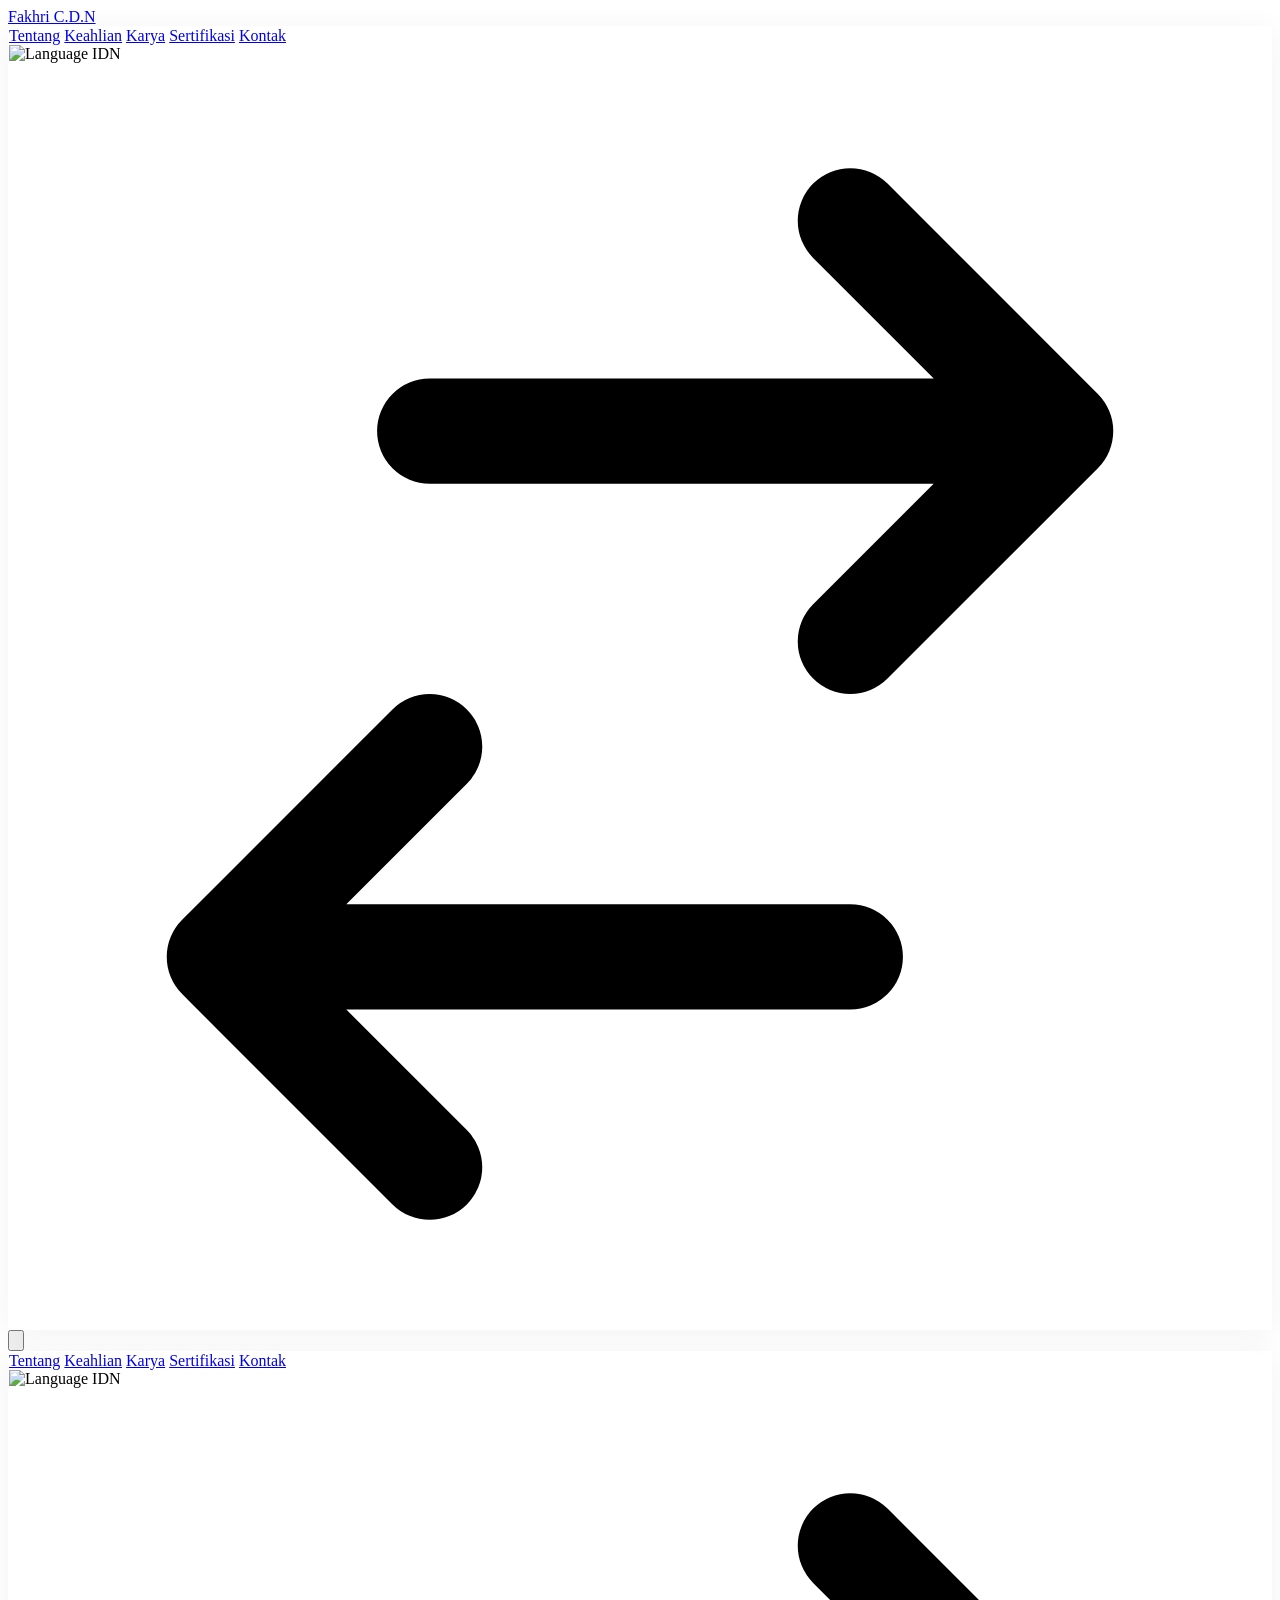
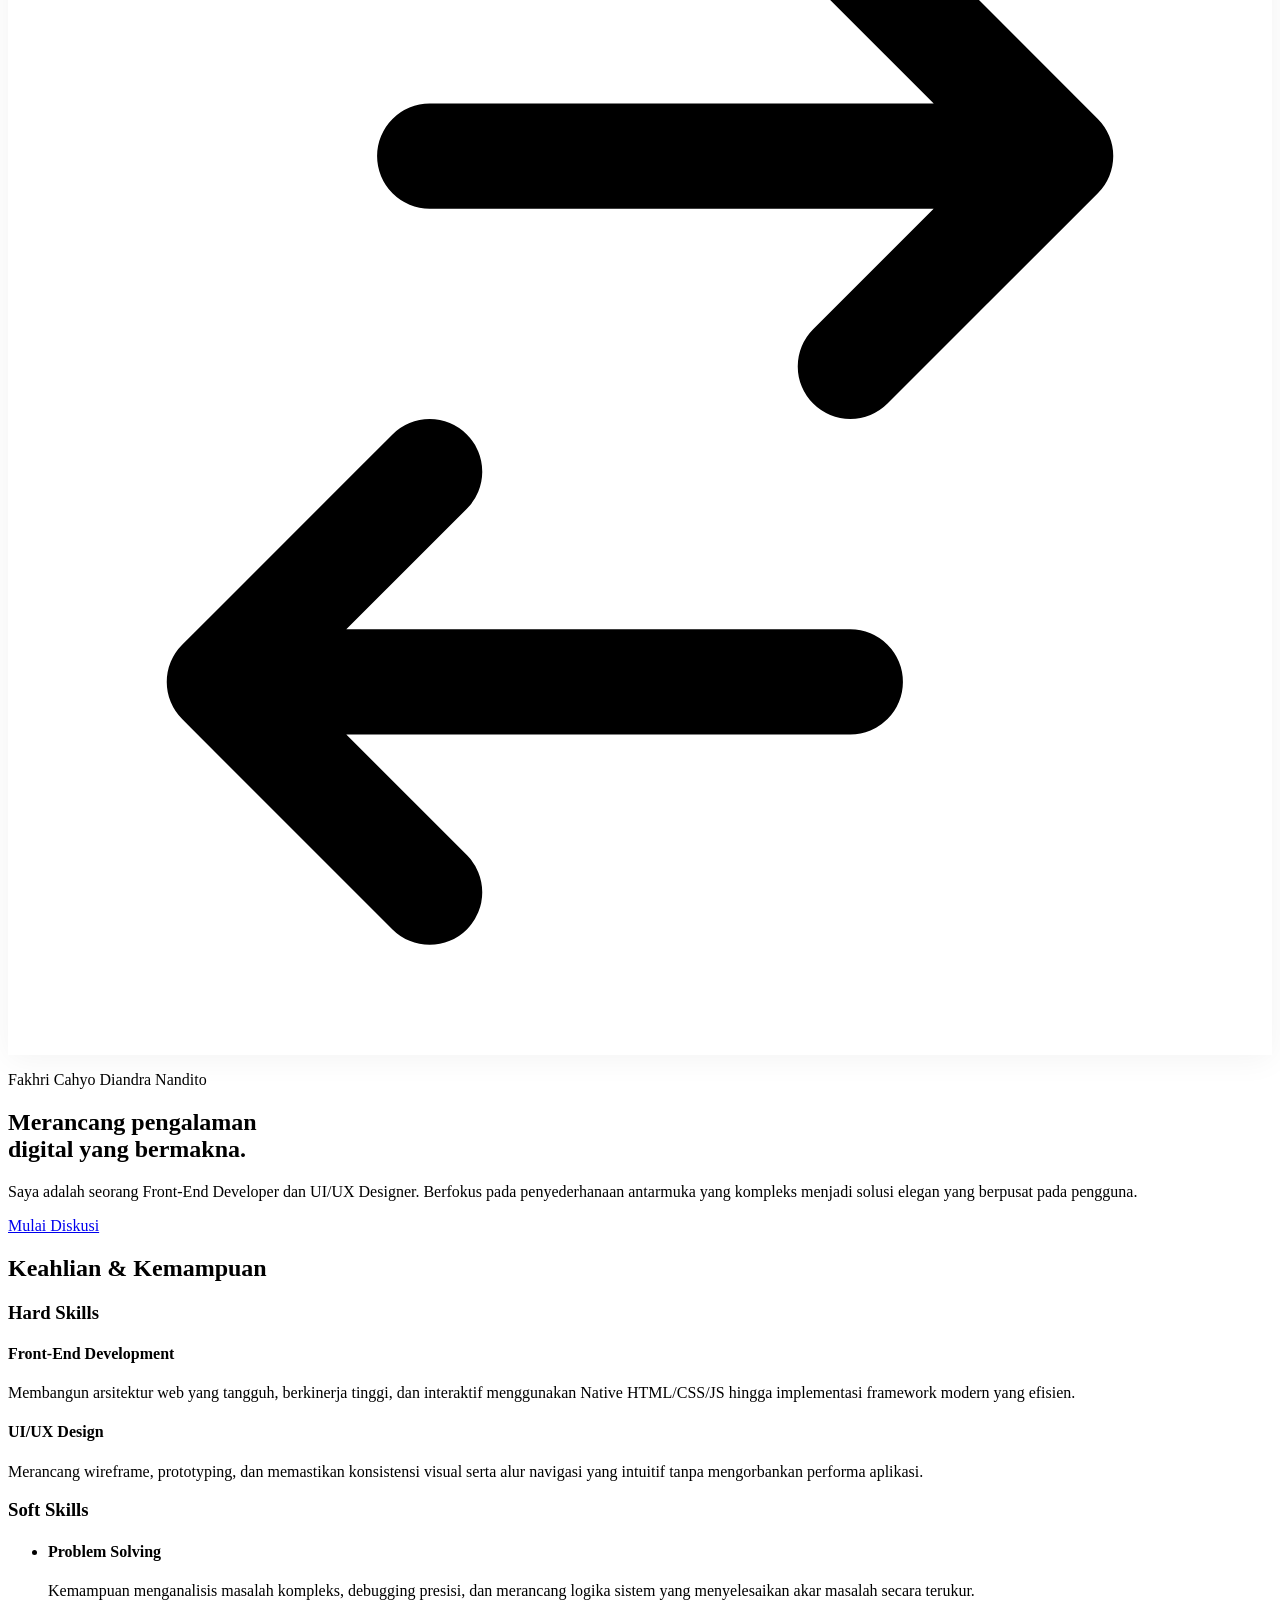
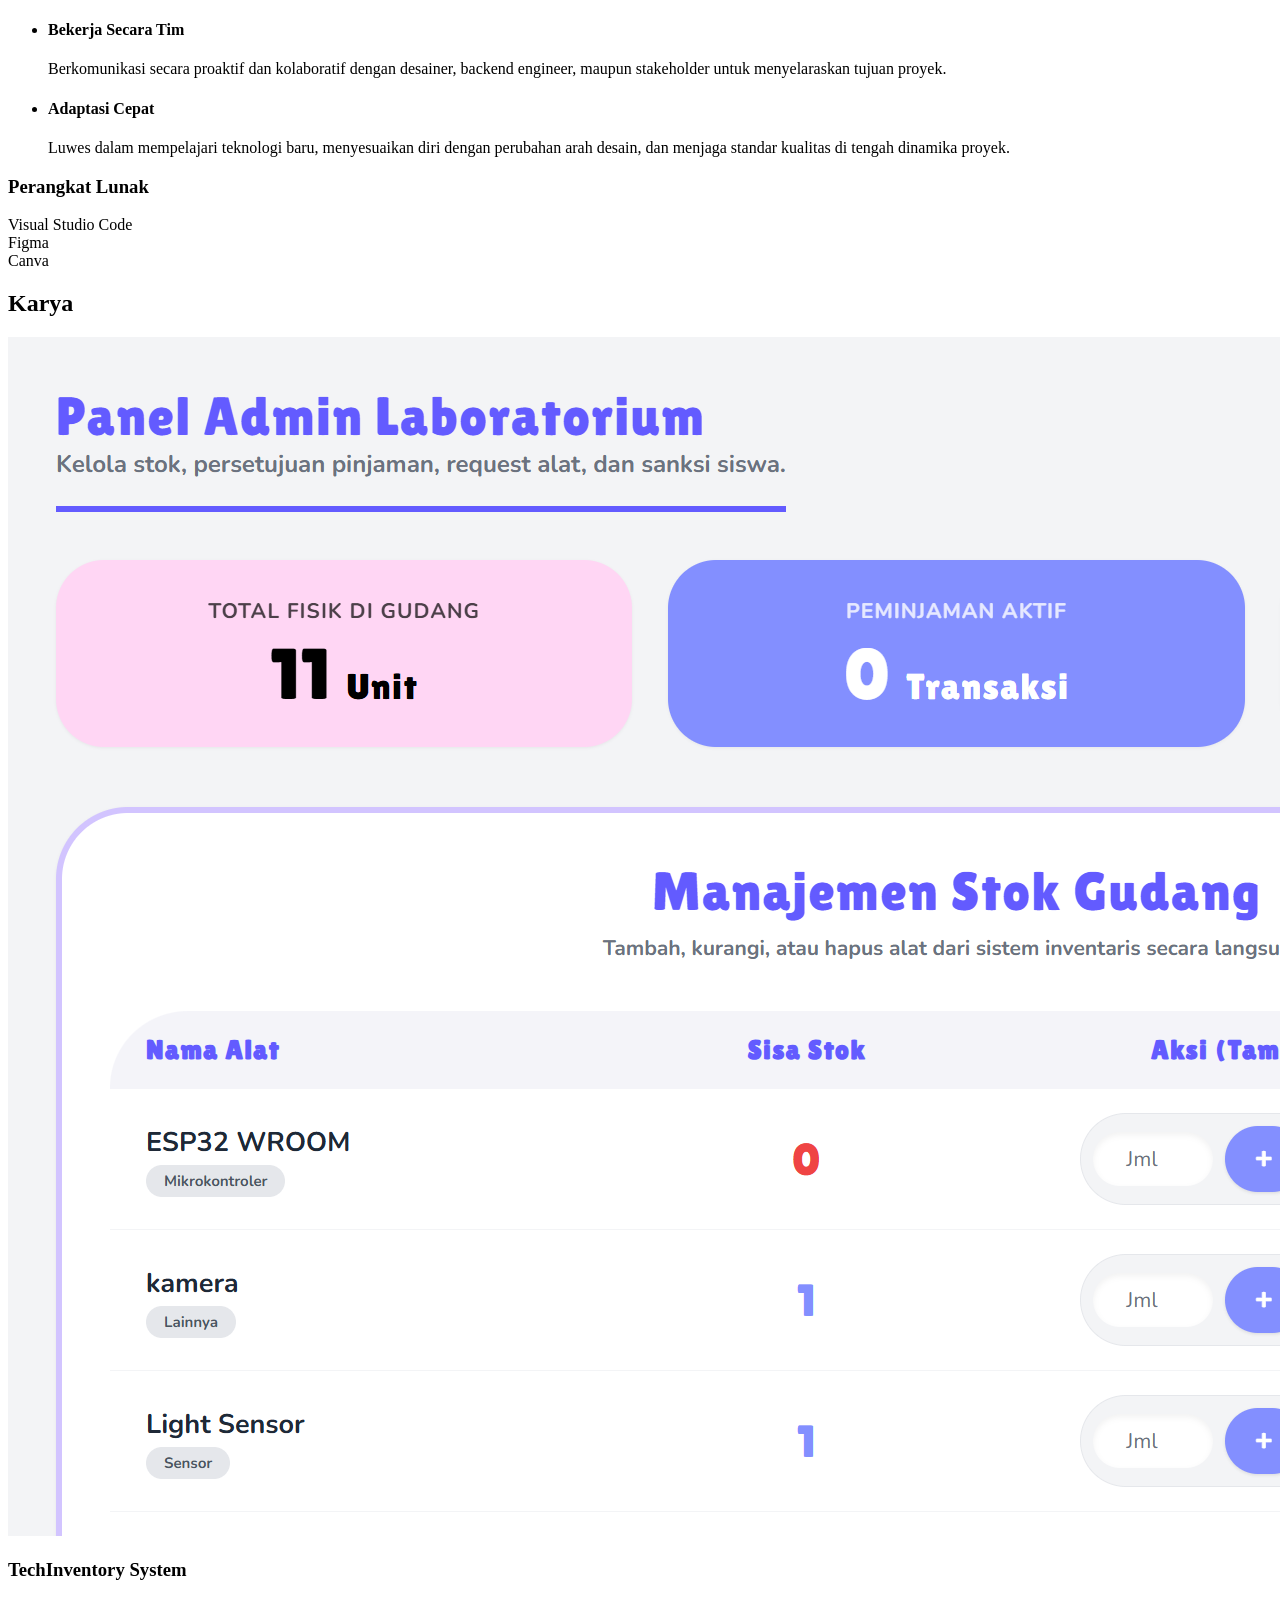
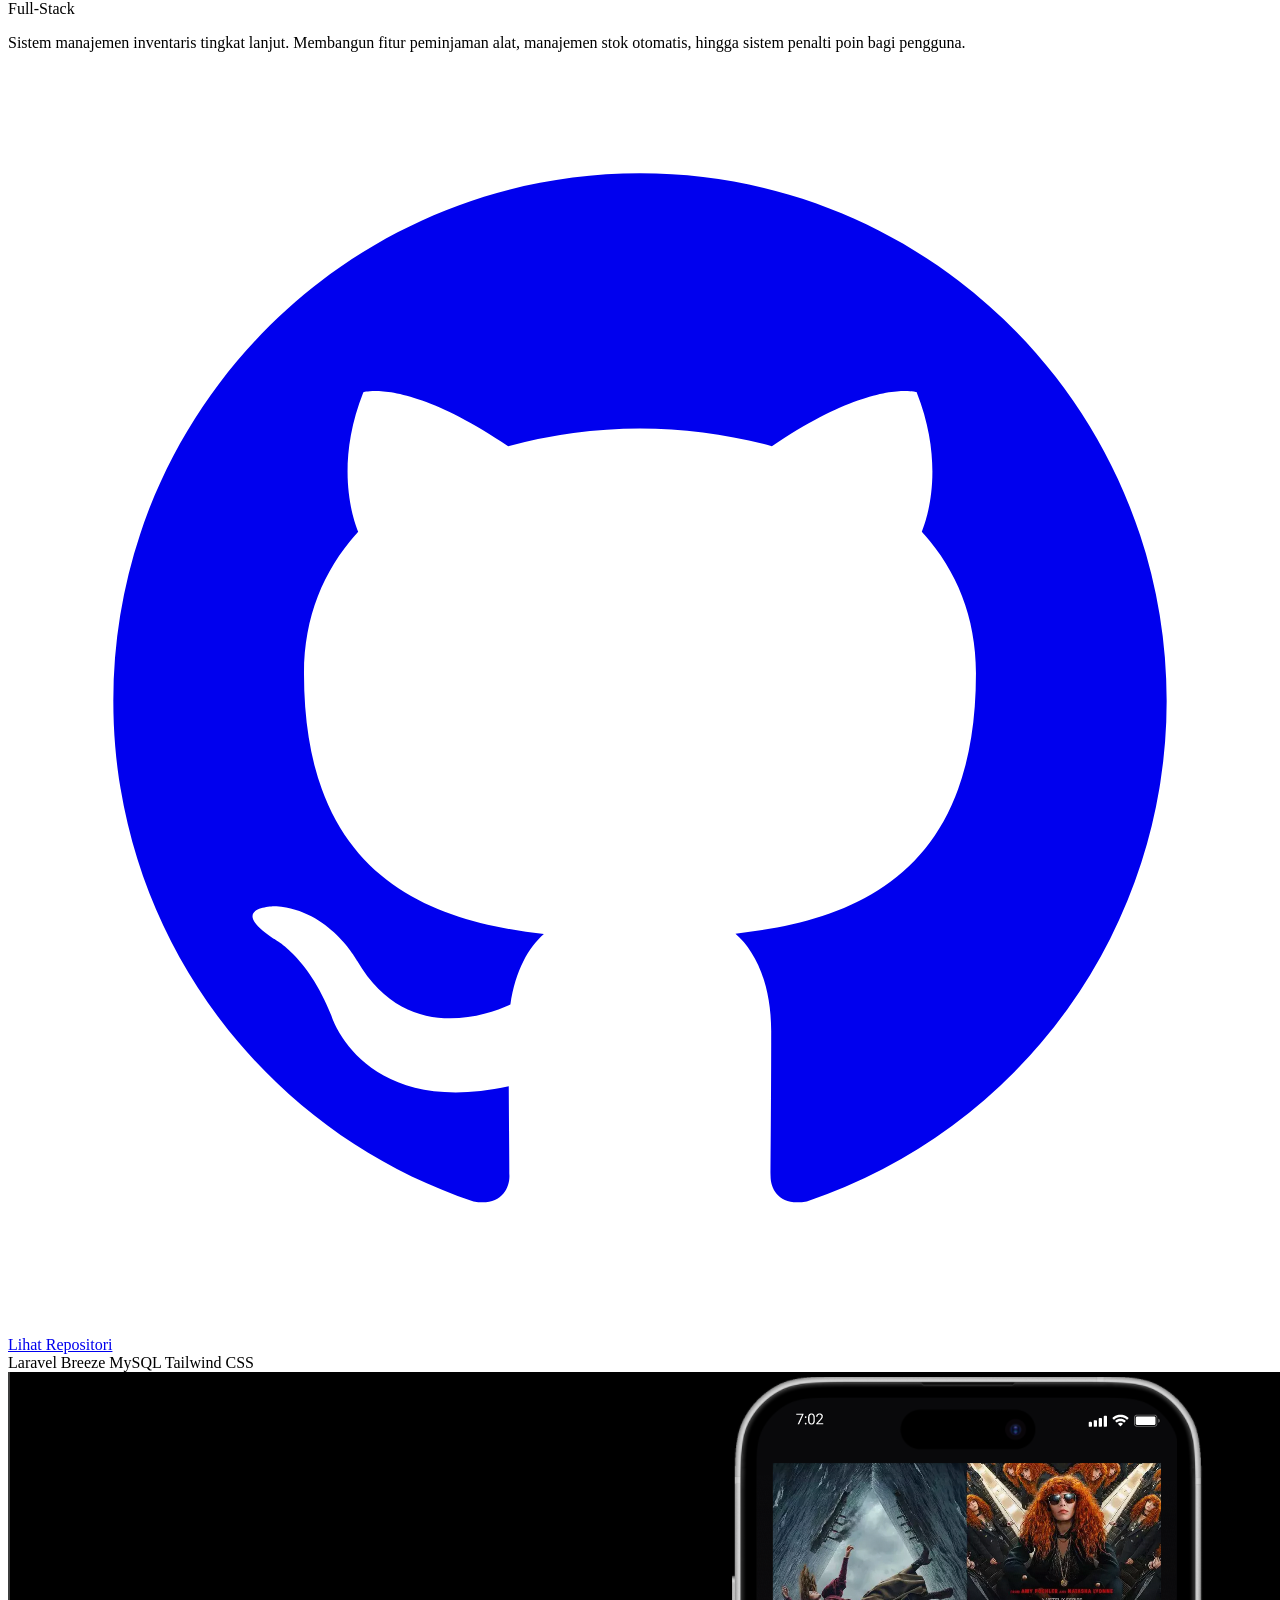
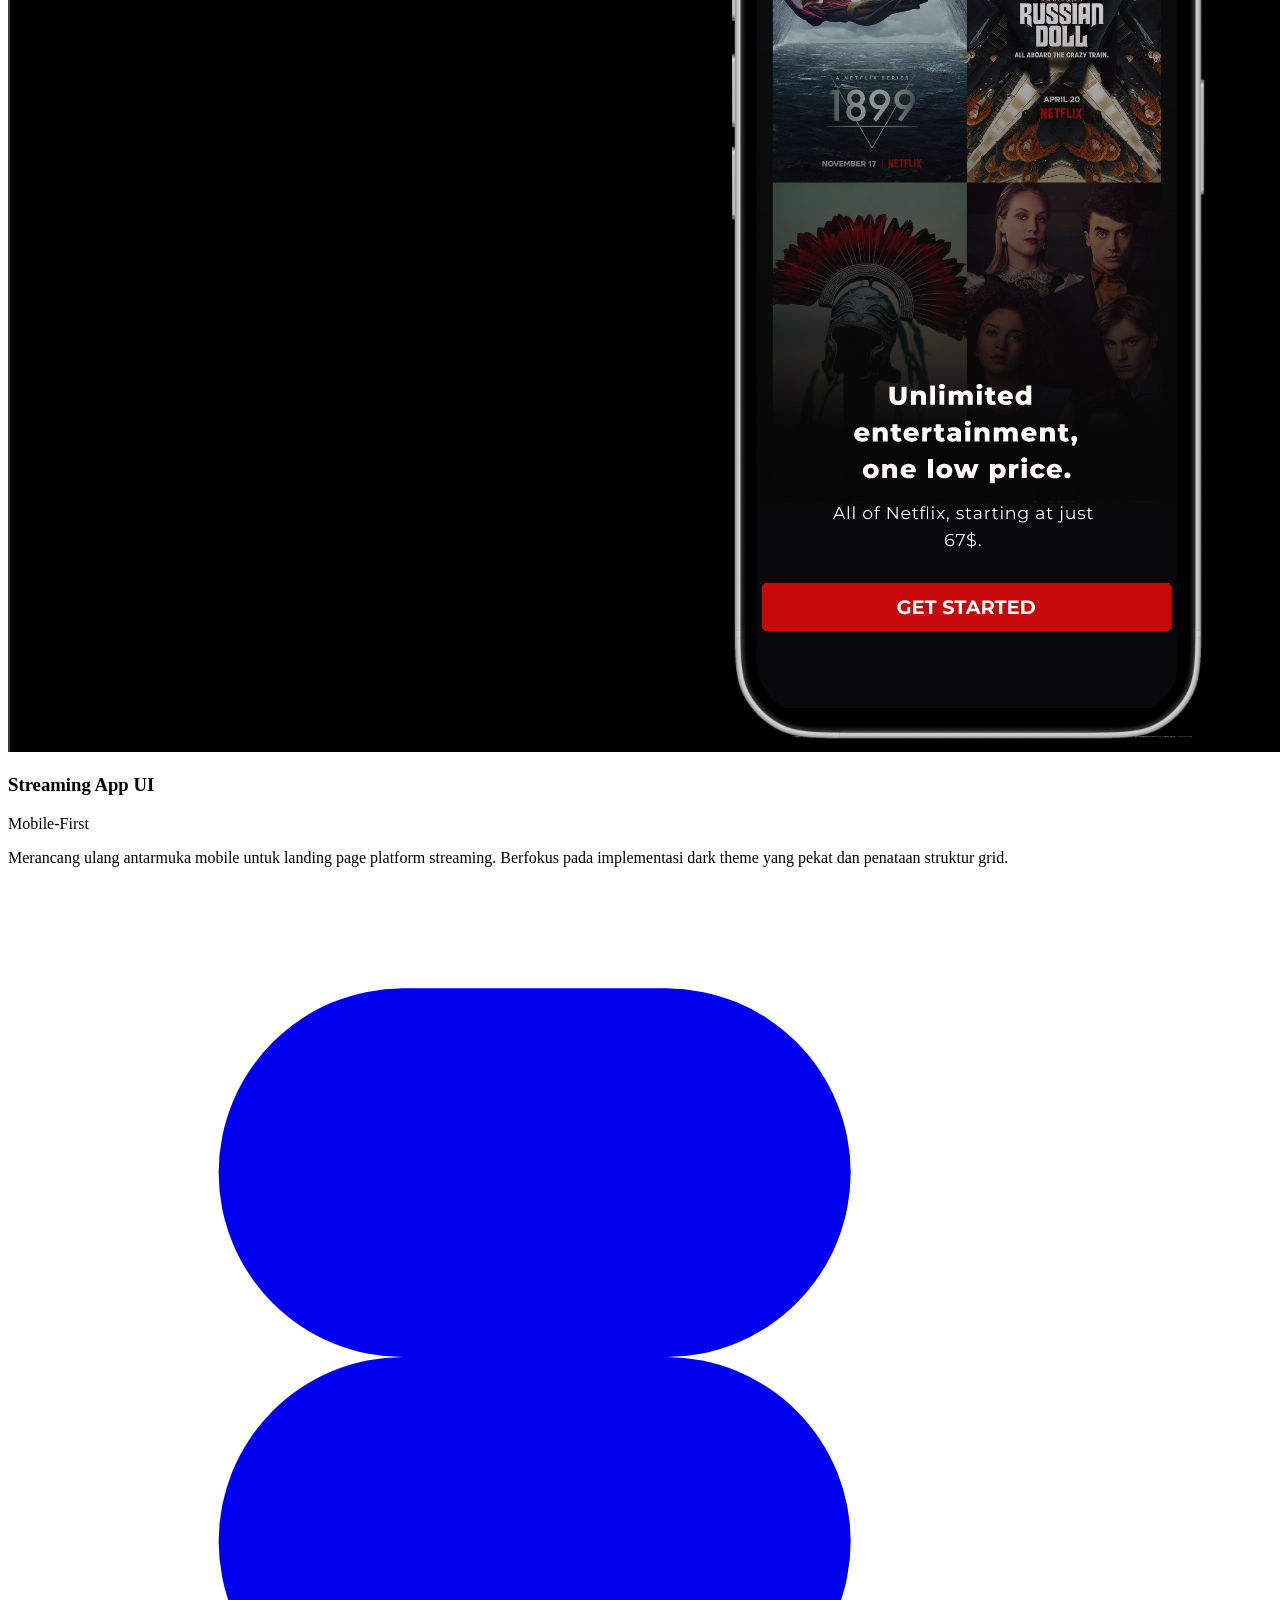
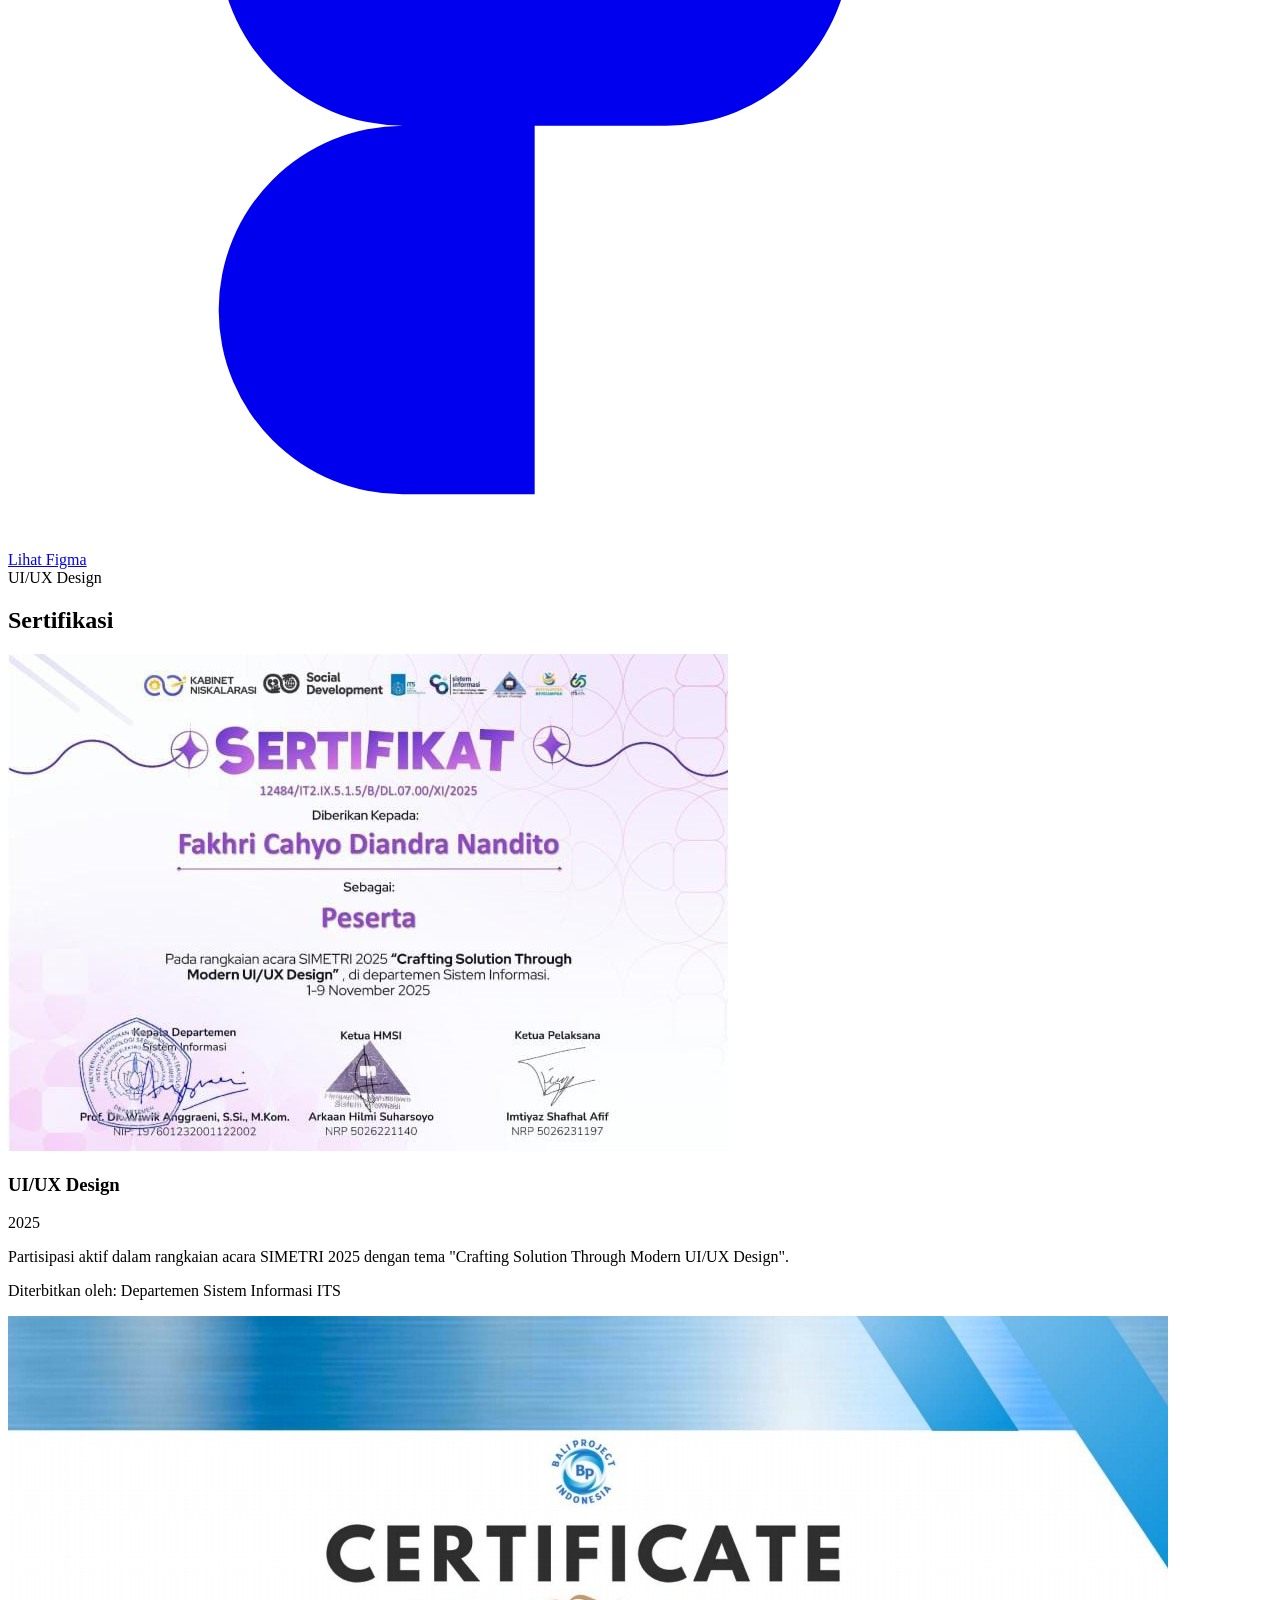
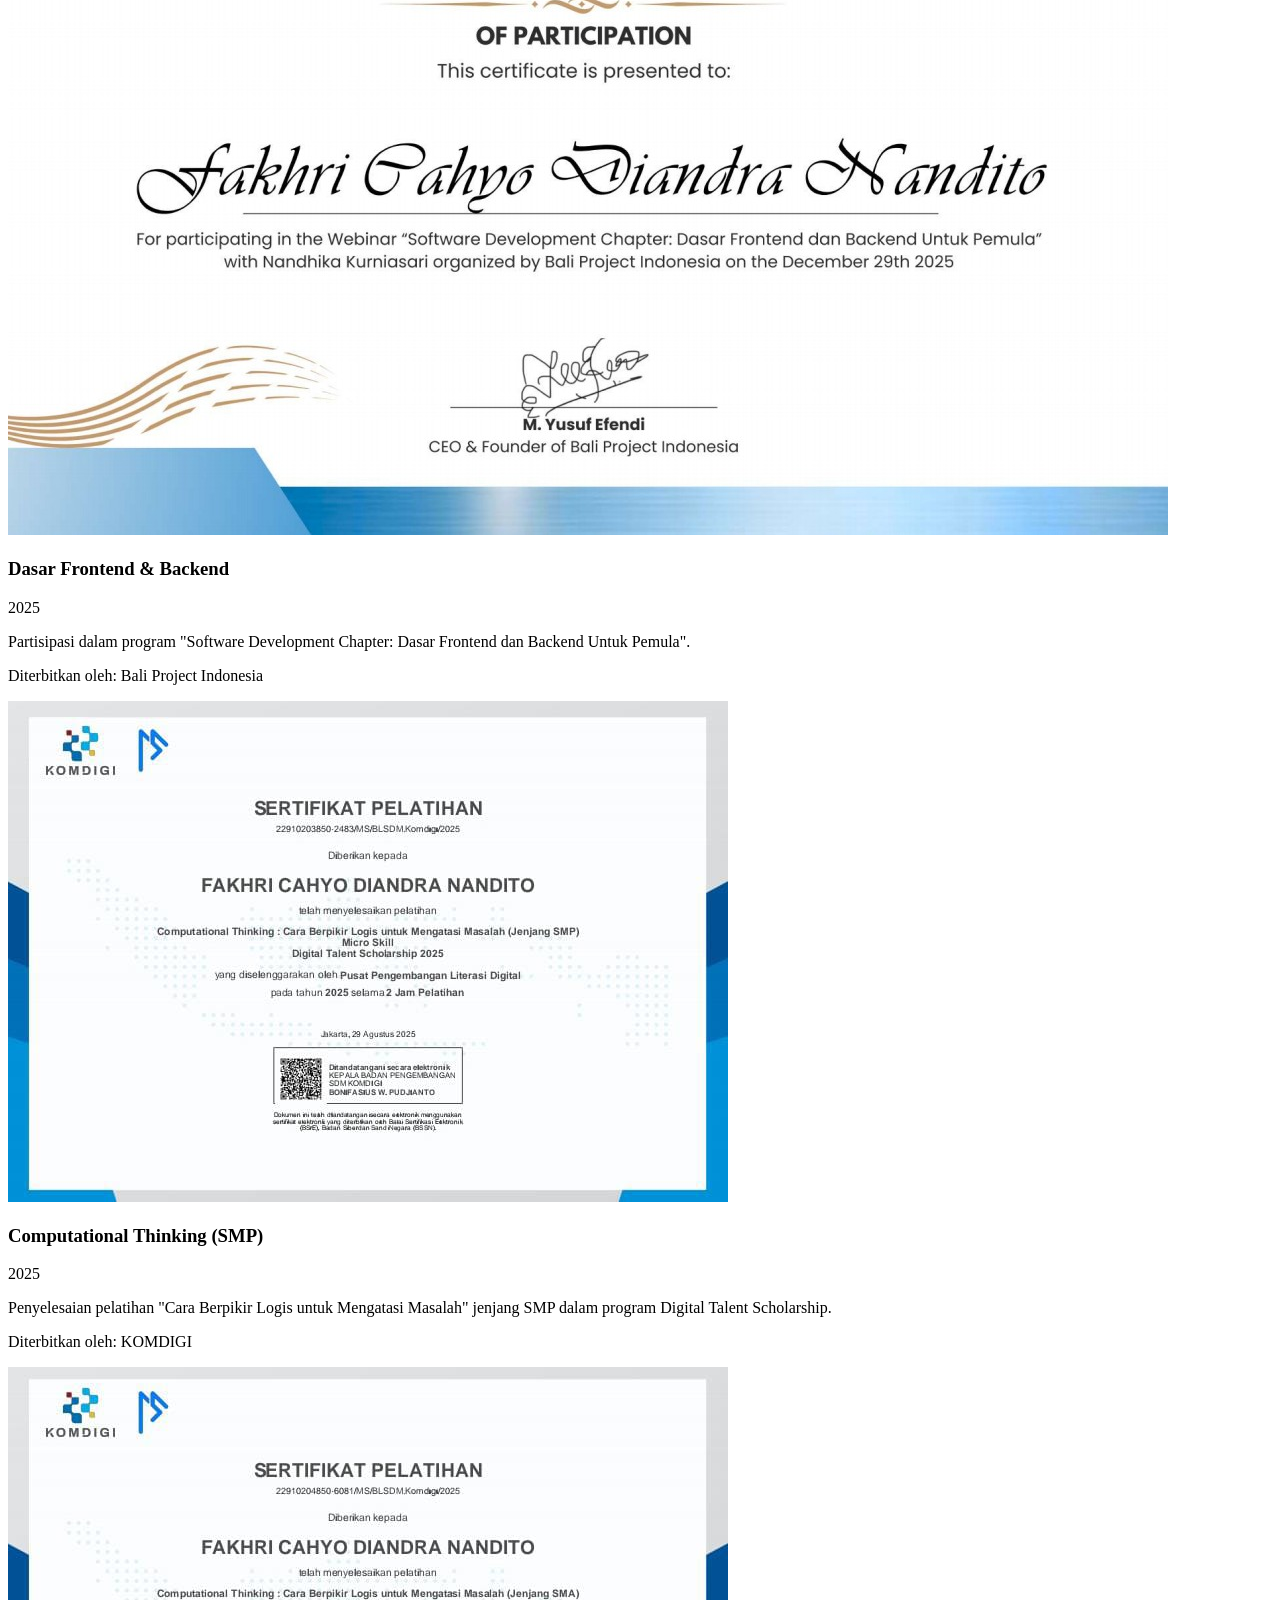
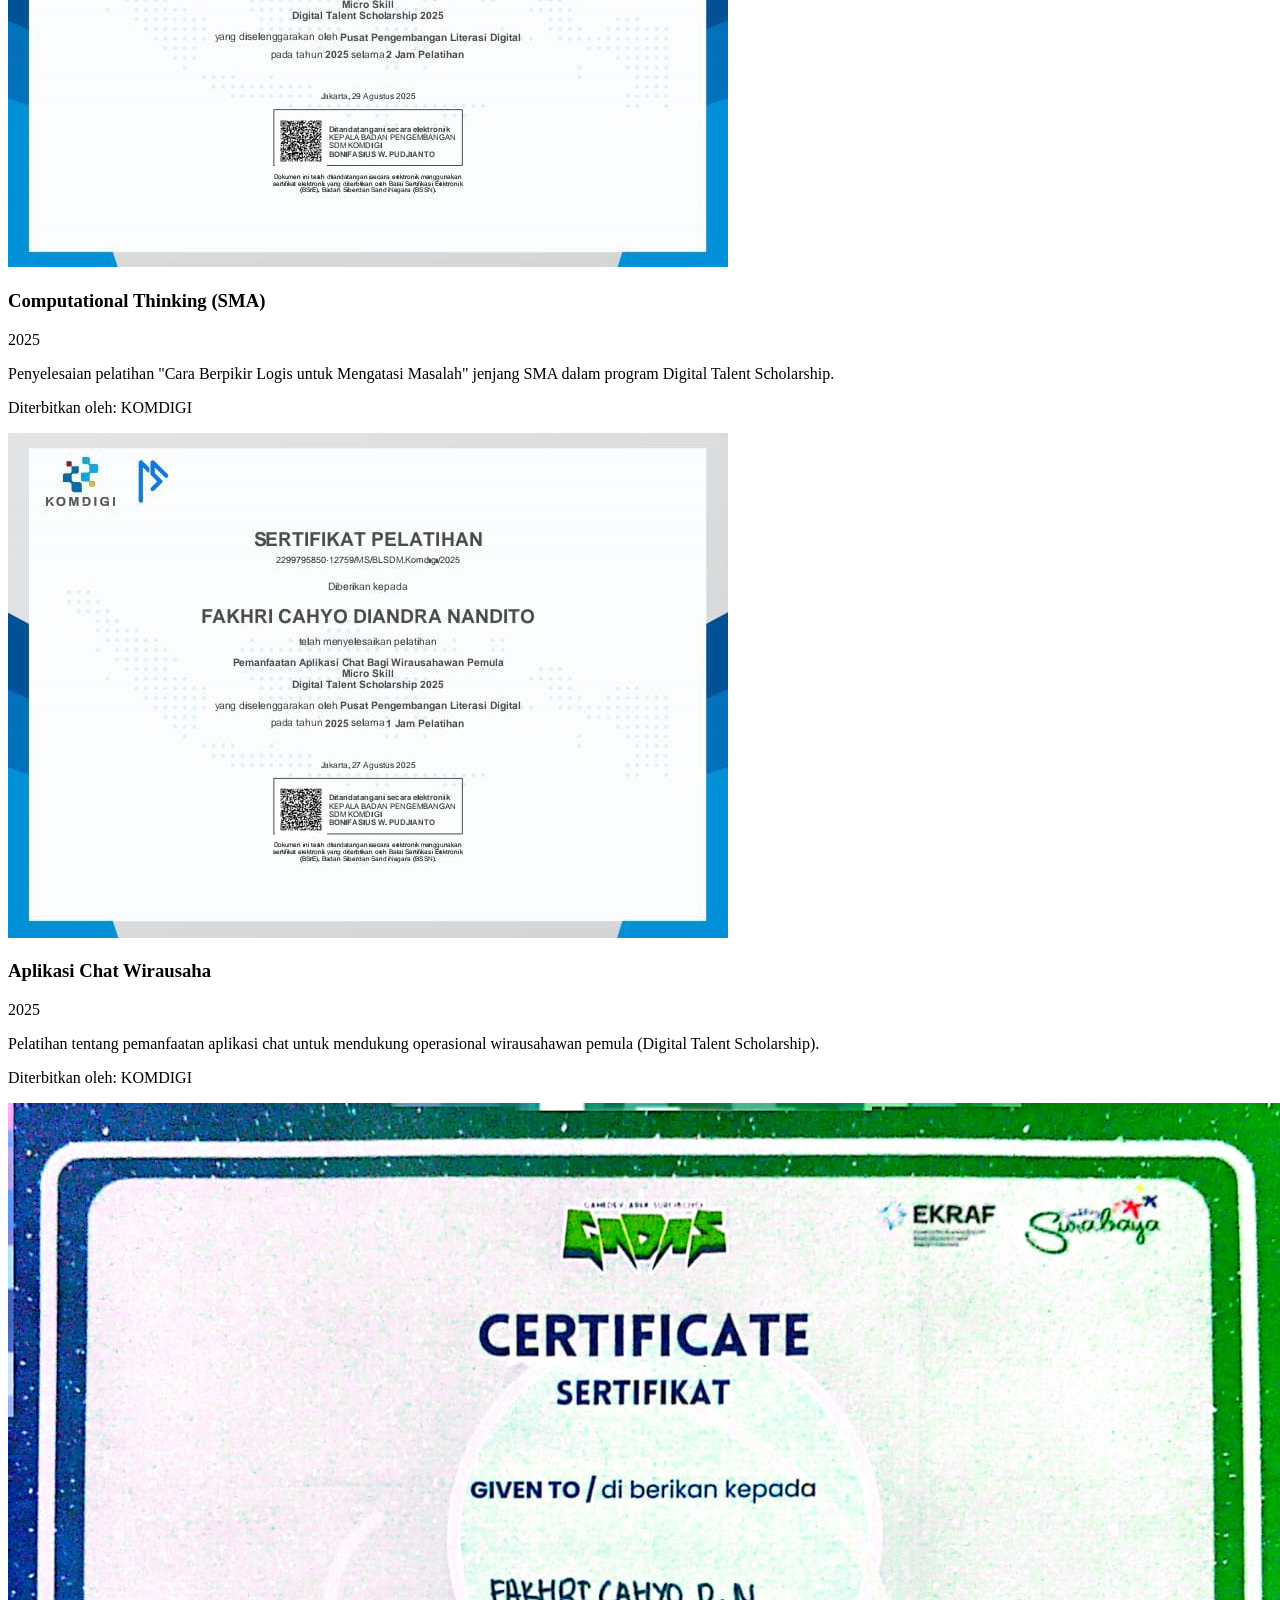
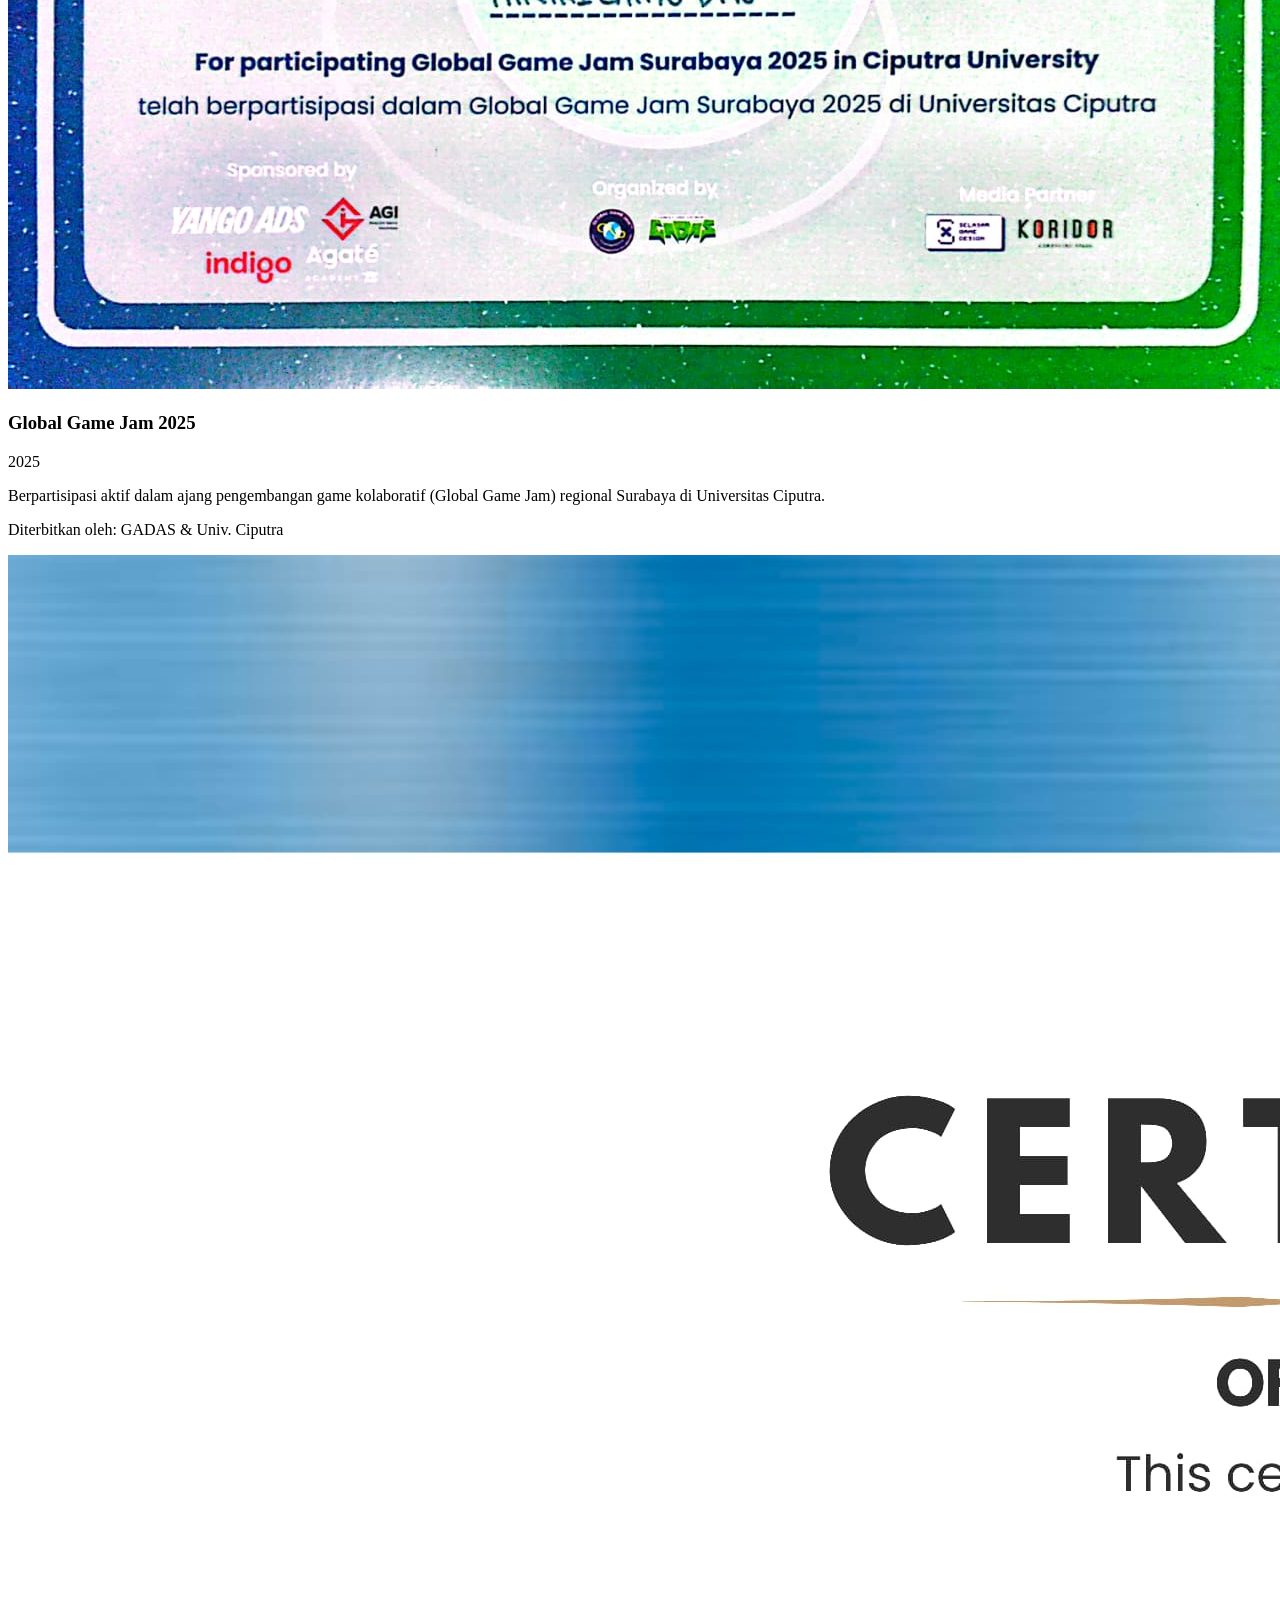
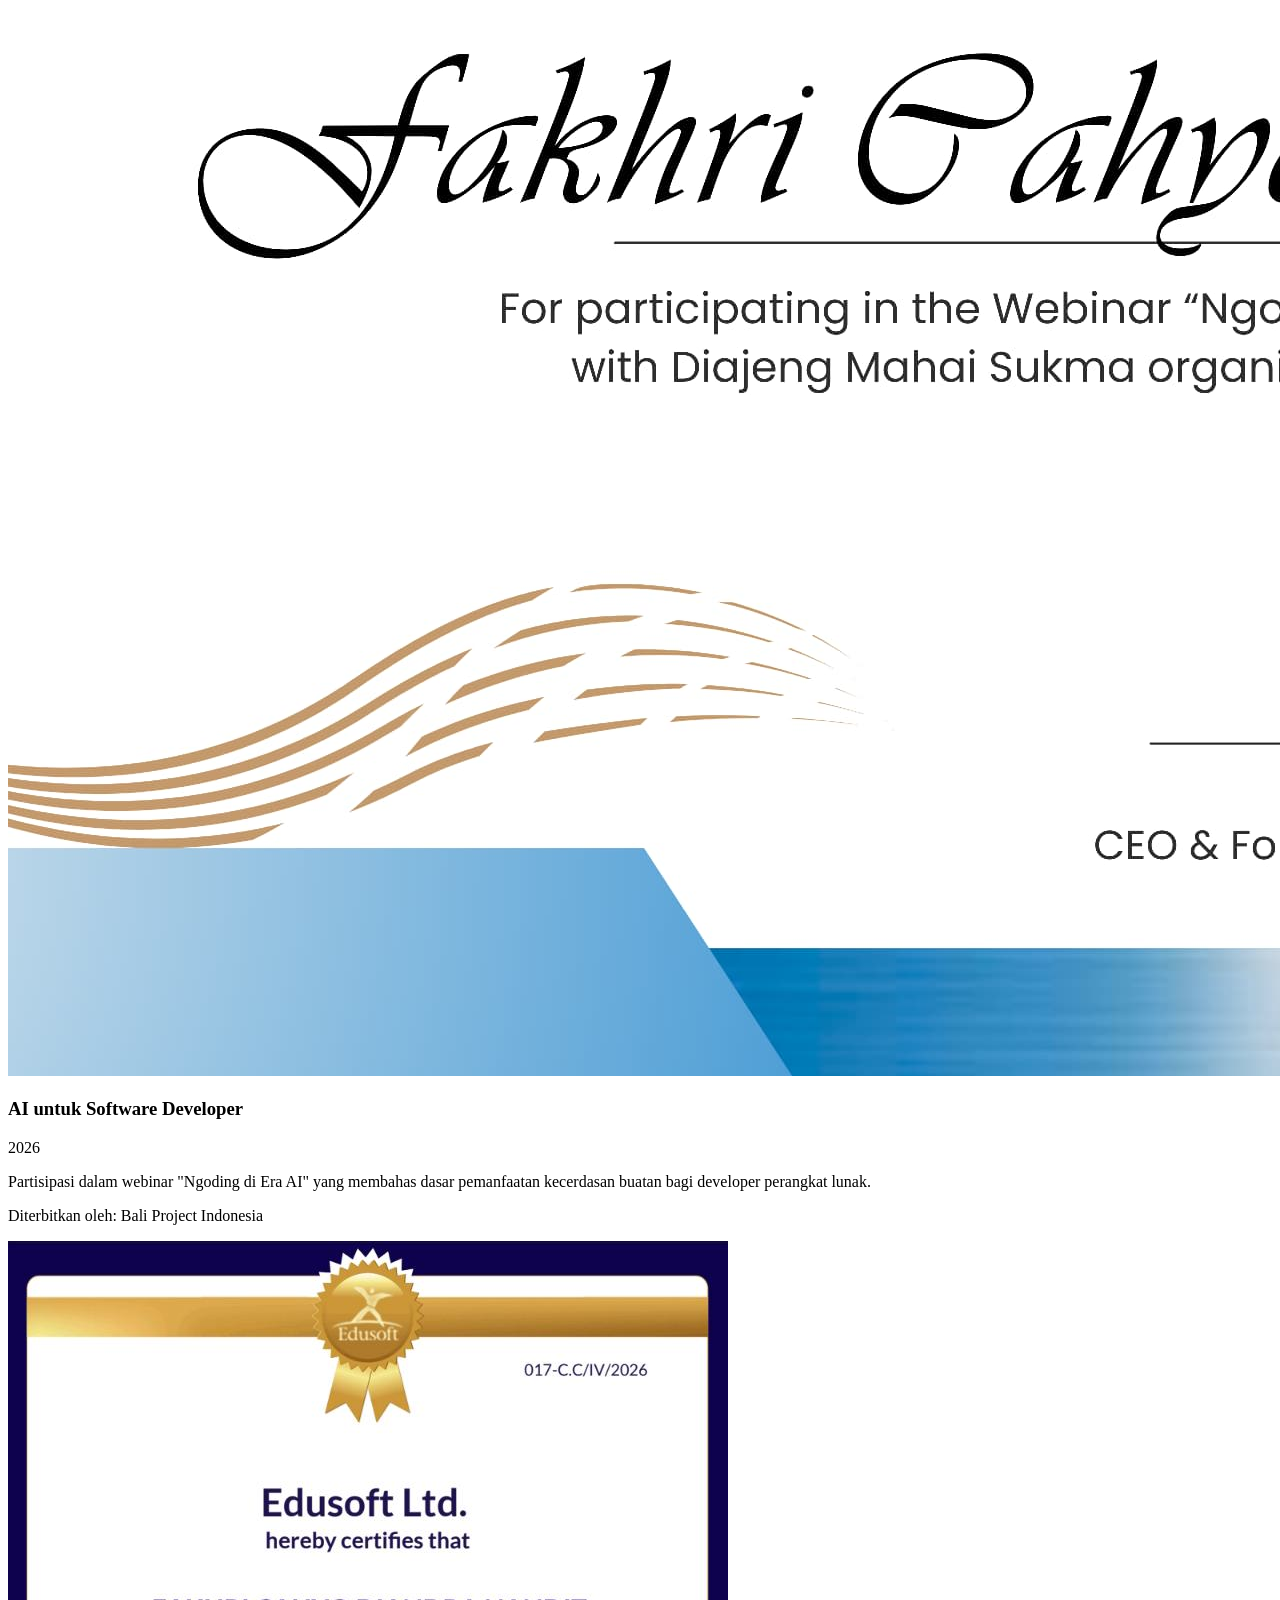
==== commit dd85db2f: "menambahkan sertifikat di section sertifikasi" ====
--- a/index.html
+++ b/index.html
@@ -364,6 +364,57 @@
                 <p class="text-gray-500 text-xs leading-relaxed mb-6" data-i18n="cert7Desc">Partisipasi dalam webinar "Ngoding di Era AI" yang membahas dasar pemanfaatan kecerdasan buatan bagi developer perangkat lunak.</p>
               </div>
               <p class="text-[10px] font-bold text-gray-400 uppercase tracking-wider border-t border-gray-200 pt-4 mt-auto" data-i18n="cert7Pub">Diterbitkan oleh: Bali Project Indonesia</p>
+            </div>
+          </article>
+
+          <article class="group rounded-2xl overflow-hidden border border-gray-100 hover:shadow-xl hover:border-gray-200 transition-all duration-300 reveal flex flex-col bg-gray-50">
+            <div class="aspect-[4/3] w-full overflow-hidden relative border-b border-gray-100 bg-white flex items-center justify-center p-2">
+              <img src="seritf8.jpeg" alt="Sertifikat English Discoveries TOEIC Excellence Program" class="w-full h-full object-contain group-hover:scale-105 transition-transform duration-700 ease-in-out"/>
+              <div class="absolute inset-0 bg-black/5 group-hover:bg-transparent transition-colors duration-500"></div>
+            </div>
+            <div class="p-6 flex-1 flex flex-col justify-between">
+              <div>
+                <div class="flex justify-between items-start mb-4 gap-2">
+                  <h3 class="text-lg font-bold text-gray-900 leading-tight" data-i18n="cert8Title">English Discoveries</h3>
+                  <span class="text-[10px] font-bold text-brand bg-white border border-gray-200 px-2 py-1 rounded shadow-sm shrink-0">2026</span>
+                </div>
+                <p class="text-gray-500 text-xs leading-relaxed mb-6" data-i18n="cert8Desc">Penyelesaian program "English Discoveries" sebagai bagian dari TOEIC Excellence Program (Jan–Mar 2026) yang berfokus pada peningkatan kemampuan bahasa Inggris profesional dan akademik.</p>
+              </div>
+              <p class="text-[10px] font-bold text-gray-400 uppercase tracking-wider border-t border-gray-200 pt-4 mt-auto" data-i18n="cert8Pub">Diterbitkan oleh: Edusoft Ltd. (subsidiary of ETS)</p>
+            </div>
+          </article>
+
+          <article class="group rounded-2xl overflow-hidden border border-gray-100 hover:shadow-xl hover:border-gray-200 transition-all duration-300 reveal flex flex-col bg-gray-50">
+            <div class="aspect-[4/3] w-full overflow-hidden relative border-b border-gray-100 bg-white flex items-center justify-center p-2">
+              <img src="sertif9.png" alt="Sertifikat Data Science Expo PENS 2026" class="w-full h-full object-contain group-hover:scale-105 transition-transform duration-700 ease-in-out"/>
+              <div class="absolute inset-0 bg-black/5 group-hover:bg-transparent transition-colors duration-500"></div>
+            </div>
+            <div class="p-6 flex-1 flex flex-col justify-between">
+              <div>
+                <div class="flex justify-between items-start mb-4 gap-2">
+                  <h3 class="text-lg font-bold text-gray-900 leading-tight" data-i18n="cert9Title">Data Science Expo</h3>
+                  <span class="text-[10px] font-bold text-brand bg-white border border-gray-200 px-2 py-1 rounded shadow-sm shrink-0">2026</span>
+                </div>
+                <p class="text-gray-500 text-xs leading-relaxed mb-6" data-i18n="cert9Desc">Partisipasi sebagai peserta dalam Seminar &amp; Talkshow bertajuk "Data Science Expo" pada 11 April 2026, yang membahas wawasan dan praktik terkini di bidang ilmu data dan kecerdasan buatan.</p>
+              </div>
+              <p class="text-[10px] font-bold text-gray-400 uppercase tracking-wider border-t border-gray-200 pt-4 mt-auto" data-i18n="cert9Pub">Diterbitkan oleh: PENS (Politeknik Elektronika Negeri Surabaya)</p>
+            </div>
+          </article>
+
+          <article class="group rounded-2xl overflow-hidden border border-gray-100 hover:shadow-xl hover:border-gray-200 transition-all duration-300 reveal flex flex-col bg-gray-50">
+            <div class="aspect-[4/3] w-full overflow-hidden relative border-b border-gray-100 bg-white flex items-center justify-center p-2">
+              <img src="sertif10.jpeg" alt="Sertifikat Seminar Persiapan Sekolah Kedinasan Science Society" class="w-full h-full object-contain group-hover:scale-105 transition-transform duration-700 ease-in-out"/>
+              <div class="absolute inset-0 bg-black/5 group-hover:bg-transparent transition-colors duration-500"></div>
+            </div>
+            <div class="p-6 flex-1 flex flex-col justify-between">
+              <div>
+                <div class="flex justify-between items-start mb-4 gap-2">
+                  <h3 class="text-lg font-bold text-gray-900 leading-tight" data-i18n="cert10Title">Seminar Sekolah Kedinasan</h3>
+                  <span class="text-[10px] font-bold text-brand bg-white border border-gray-200 px-2 py-1 rounded shadow-sm shrink-0">2026</span>
+                </div>
+                <p class="text-gray-500 text-xs leading-relaxed mb-6" data-i18n="cert10Desc">Penghargaan atas partisipasi dalam Seminar Persiapan Seleksi Sekolah Kedinasan Tahun 2027 yang diselenggarakan oleh LKP Science Society Surabaya.</p>
+              </div>
+              <p class="text-[10px] font-bold text-gray-400 uppercase tracking-wider border-t border-gray-200 pt-4 mt-auto" data-i18n="cert10Pub">Diterbitkan oleh: LKP Science Society Surabaya</p>
             </div>
           </article>
 
@@ -427,6 +478,15 @@
             cert7Title: "AI untuk Software Developer",
             cert7Desc: "Partisipasi dalam webinar \"Ngoding di Era AI\" yang membahas dasar pemanfaatan kecerdasan buatan bagi developer perangkat lunak.",
             cert7Pub: "Diterbitkan oleh: Bali Project Indonesia",
+            cert8Title: "English Discoveries",
+            cert8Desc: "Penyelesaian program \"English Discoveries\" sebagai bagian dari TOEIC Excellence Program (Jan–Mar 2026) yang berfokus pada peningkatan kemampuan bahasa Inggris profesional dan akademik.",
+            cert8Pub: "Diterbitkan oleh: Edusoft Ltd. (subsidiary of ETS)",
+            cert9Title: "Data Science Expo",
+            cert9Desc: "Partisipasi sebagai peserta dalam Seminar & Talkshow bertajuk \"Data Science Expo\" pada 11 April 2026, yang membahas wawasan dan praktik terkini di bidang ilmu data dan kecerdasan buatan.",
+            cert9Pub: "Diterbitkan oleh: PENS (Politeknik Elektronika Negeri Surabaya)",
+            cert10Title: "Seminar Sekolah Kedinasan",
+            cert10Desc: "Penghargaan atas partisipasi dalam Seminar Persiapan Seleksi Sekolah Kedinasan Tahun 2027 yang diselenggarakan oleh LKP Science Society Surabaya.",
+            cert10Pub: "Diterbitkan oleh: LKP Science Society Surabaya",
             contactTitle: "Mari berkolaborasi.", contactDesc: "Mencari developer yang memahami bagaimana menghubungkan design logic dengan kode yang bersih dan terstruktur? Mari terhubung untuk proyek Anda selanjutnya.",
             contactBtn: "klik untuk menghubungi saya", footerText: "© 2026 Fakhri Cahyo Diandra Nandito."
         },
@@ -468,6 +528,15 @@
             cert7Title: "AI for Software Developers",
             cert7Desc: "Participation in the \"Coding in the AI Era\" webinar covering the basics of utilizing artificial intelligence for software developers.",
             cert7Pub: "Issued by: Bali Project Indonesia",
+            cert8Title: "English Discoveries",
+            cert8Desc: "Completion of the \"English Discoveries\" program as part of the TOEIC Excellence Program (Jan–Mar 2026), focused on enhancing professional and academic English proficiency.",
+            cert8Pub: "Issued by: Edusoft Ltd. (subsidiary of ETS)",
+            cert9Title: "Data Science Expo",
+            cert9Desc: "Participation as a speaker and attendee at the \"Data Science Expo\" Seminar & Talkshow on April 11, 2026, covering the latest insights and practices in data science and artificial intelligence.",
+            cert9Pub: "Issued by: PENS (Surabaya State Electronics Polytechnic)",
+            cert10Title: "Government School Seminar",
+            cert10Desc: "Recognition for participation in the 2027 Government School Selection Preparation Seminar organized by LKP Science Society Surabaya.",
+            cert10Pub: "Issued by: LKP Science Society Surabaya",
             contactTitle: "Let's collaborate.", contactDesc: "Looking for a developer who understands how to connect design logic with clean, structured code? Let's connect for your next project.",
             contactBtn: "click to contact me", footerText: "© 2026 Fakhri Cahyo Diandra Nandito."
         }
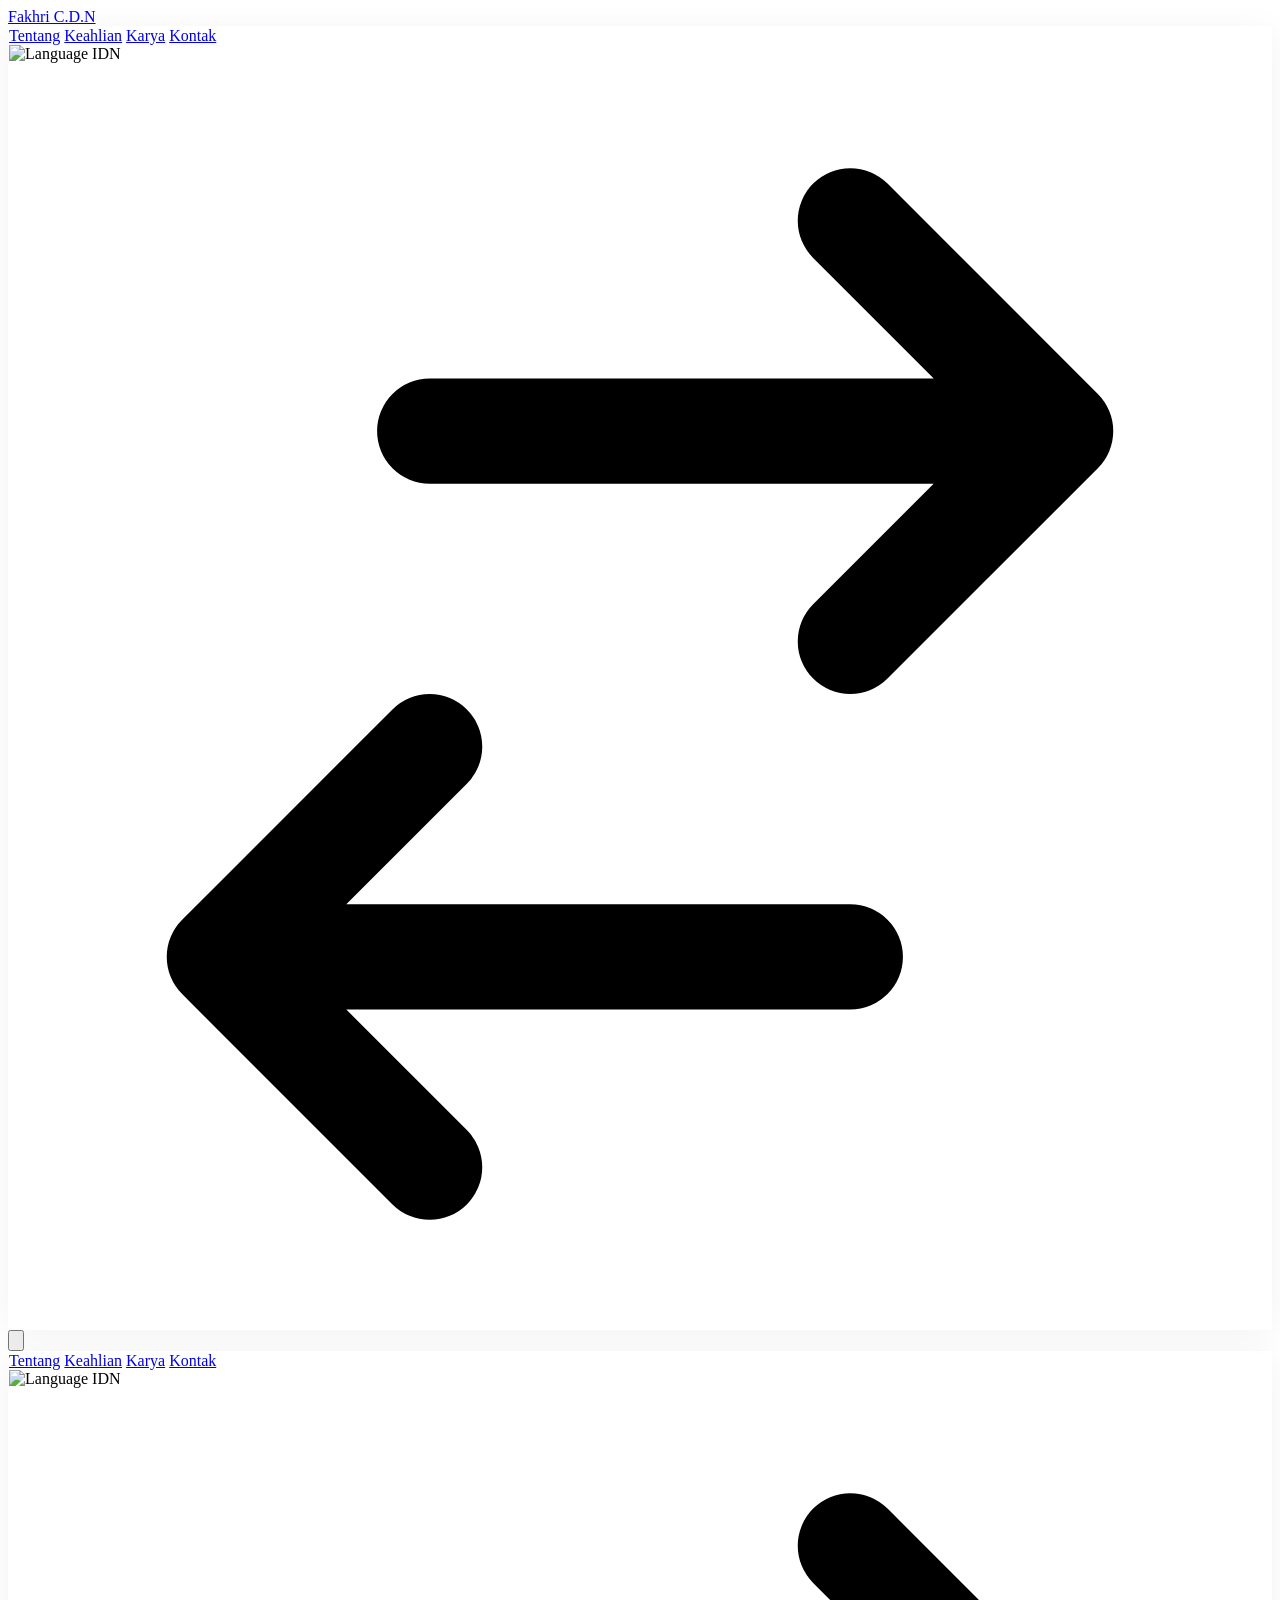
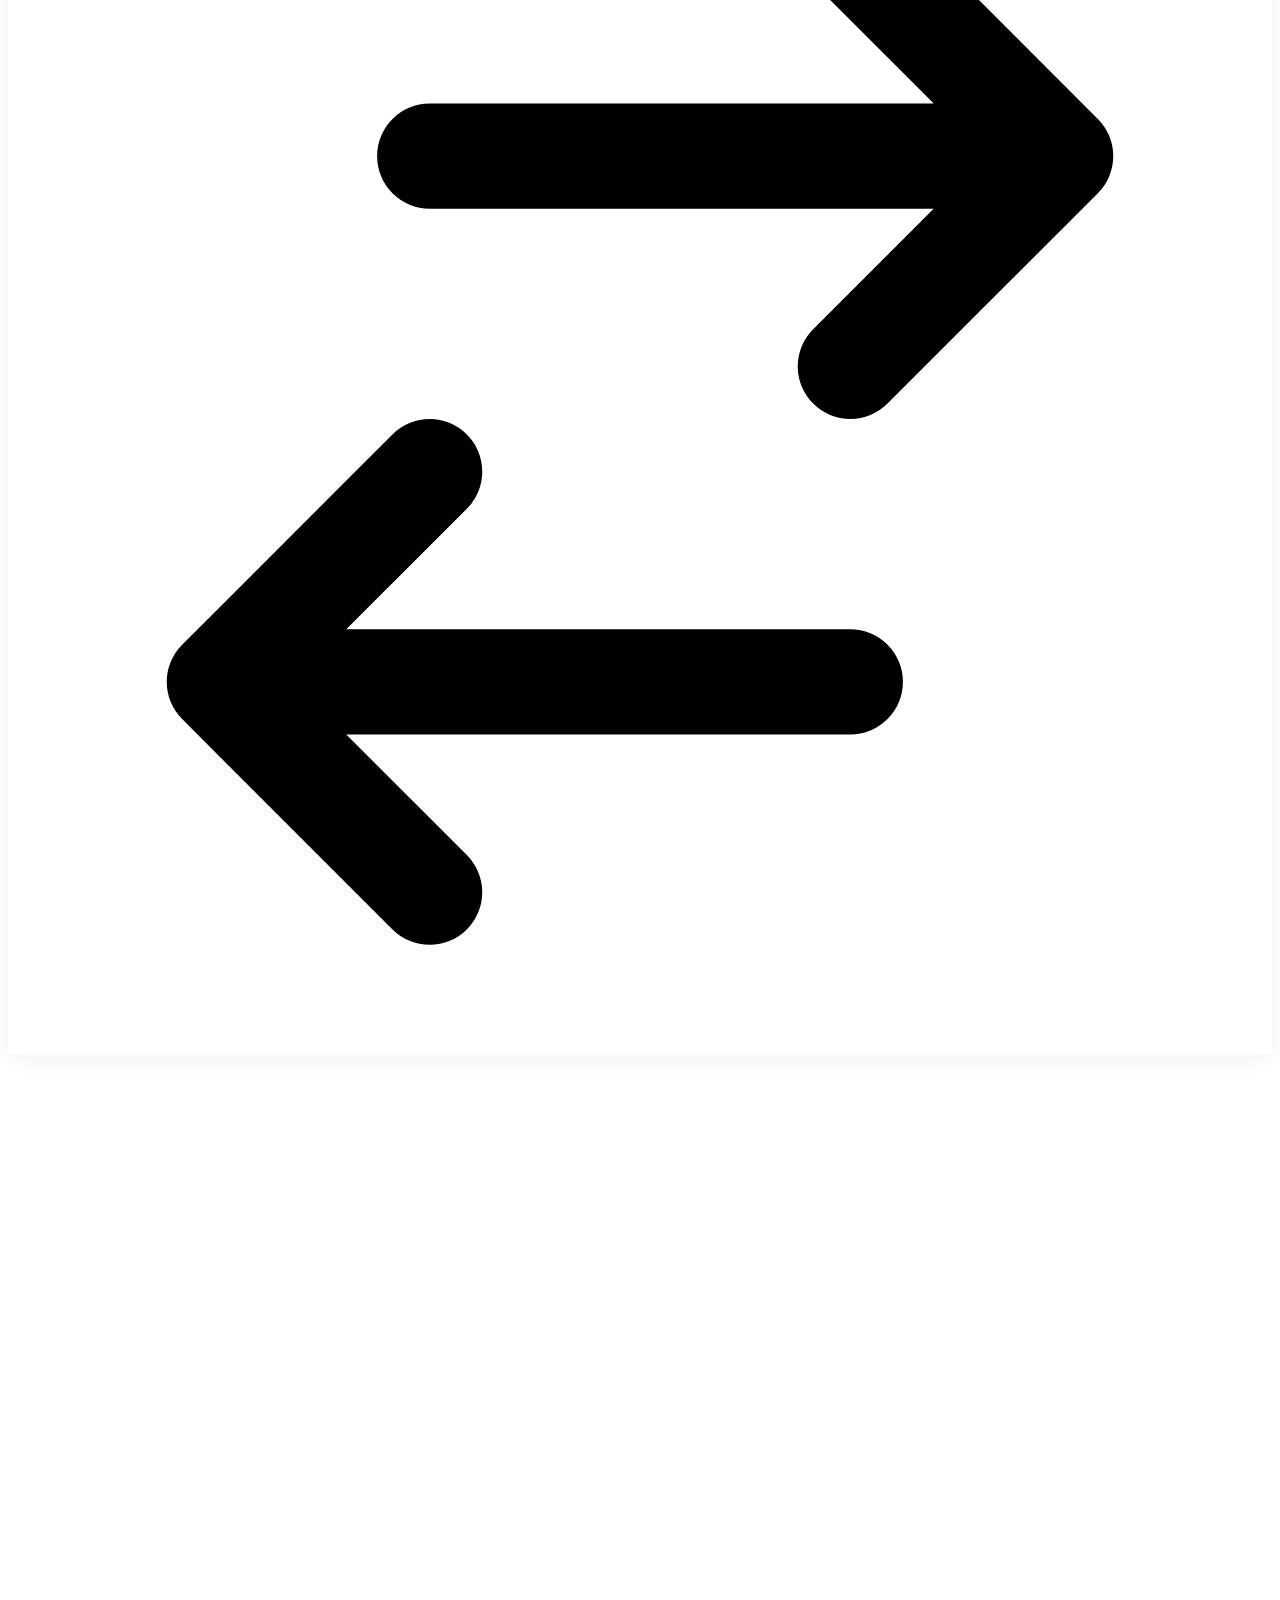
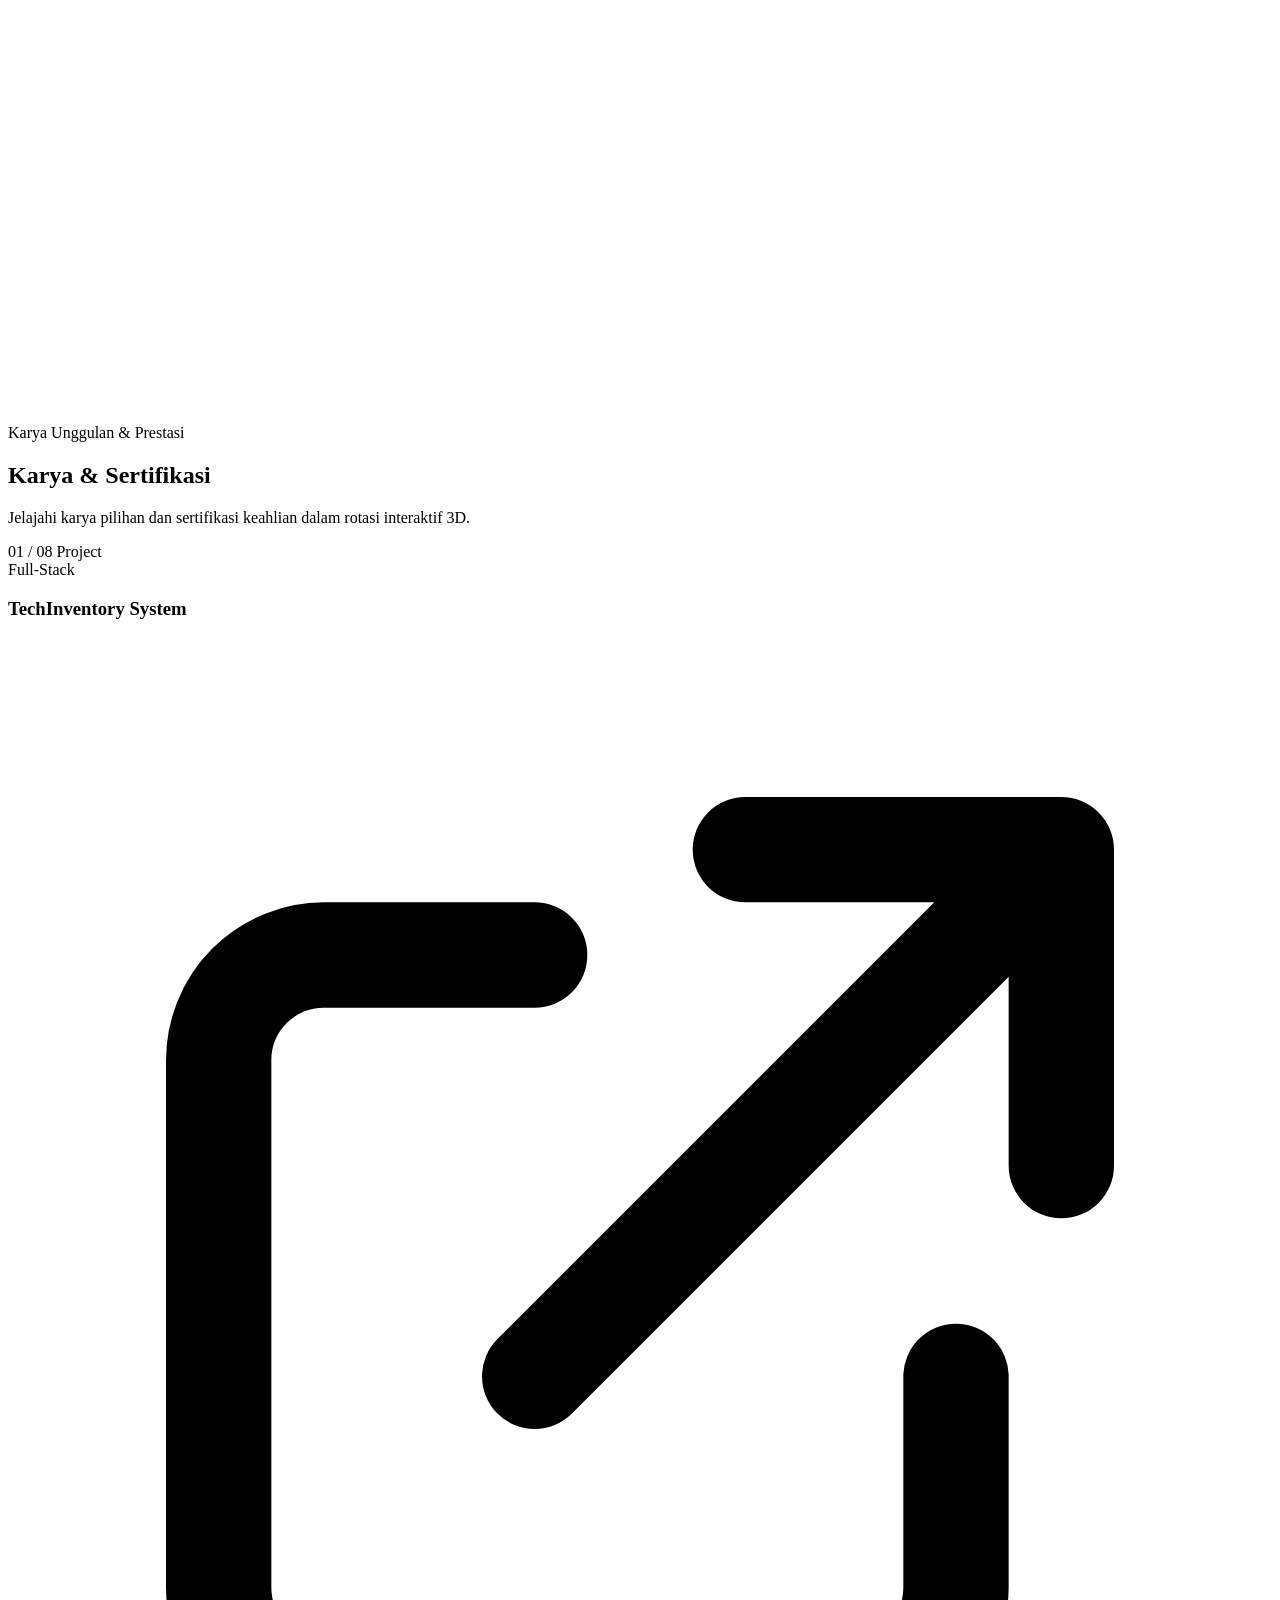
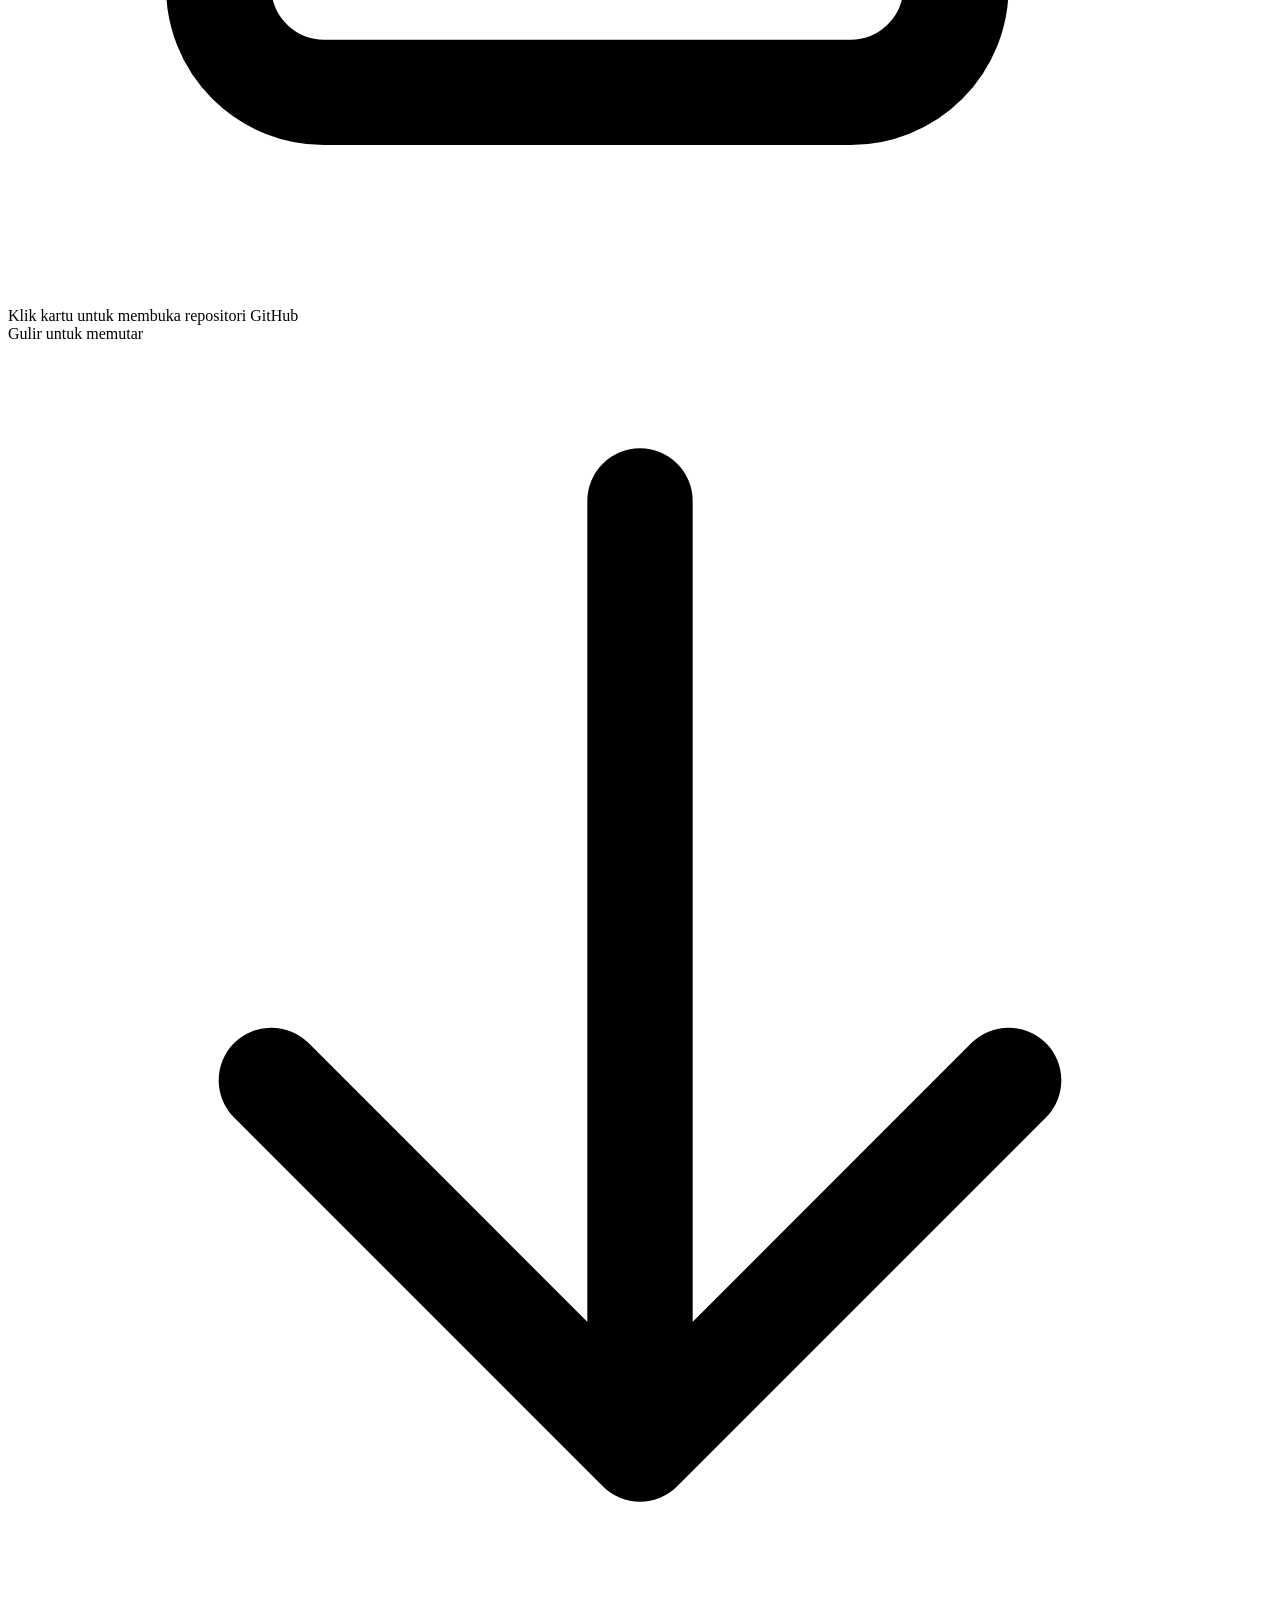
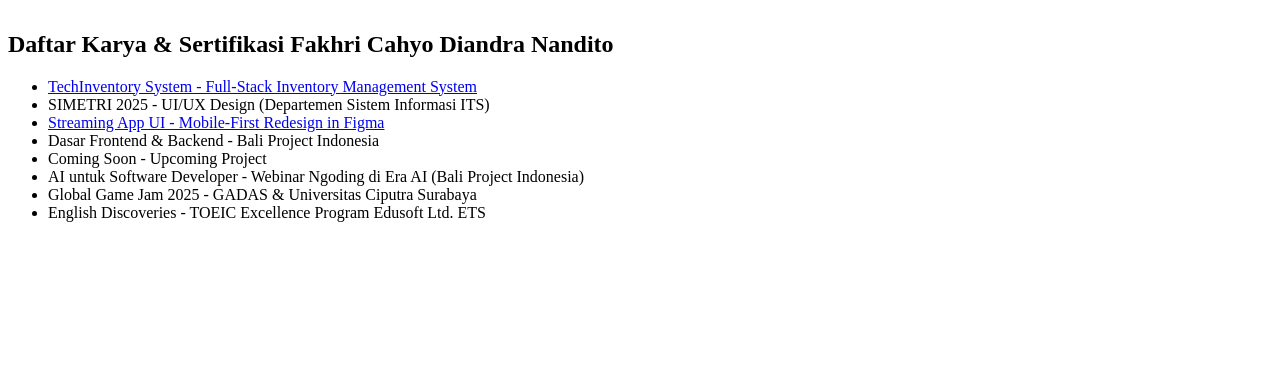
==== commit e448db4b: "mengimplementasikan kode orbit 3D Karya & Sertifikasi - hapus navigasi & section Sertifikasi - pangg" ====
--- a/index.html
+++ b/index.html
@@ -1,667 +1,1249 @@
 <!doctype html>
 <html lang="id" class="scroll-smooth">
-  <head>
-    <meta charset="UTF-8" />
-    <meta name="viewport" content="width=device-width, initial-scale=1.0" />
-    <title>Fakhri Cahyo Diandra Nandito | Front-End & UI/UX Developer</title>
-
-    <script src="https://cdn.tailwindcss.com"></script>
-
-    <link rel="preconnect" href="https://fonts.googleapis.com" />
-    <link rel="preconnect" href="https://fonts.gstatic.com" crossorigin />
-    <link href="https://fonts.googleapis.com/css2?family=Inter:wght@300;400;500;600;700&display=swap" rel="stylesheet" />
-
-    <script>
-      tailwind.config = {
-        theme: {
-          extend: {
-            fontFamily: { sans: ["Inter", "sans-serif"] },
-            colors: { brand: "#111827" },
-          },
+
+<head>
+  <meta charset="UTF-8" />
+  <meta name="viewport" content="width=device-width, initial-scale=1.0" />
+  <title>Fakhri Cahyo Diandra Nandito | Front-End & UI/UX Developer</title>
+
+  <script src="https://cdn.tailwindcss.com"></script>
+
+  <script type="importmap">
+    {
+      "imports": {
+        "three": "https://unpkg.com/three@0.186.1/build/three.module.js"
+      }
+    }
+  </script>
+
+  <link rel="preconnect" href="https://fonts.googleapis.com" />
+  <link rel="preconnect" href="https://fonts.gstatic.com" crossorigin />
+  <link href="https://fonts.googleapis.com/css2?family=Inter:wght@300;400;500;600;700&display=swap" rel="stylesheet" />
+
+  <script>
+    tailwind.config = {
+      theme: {
+        extend: {
+          fontFamily: { sans: ["Inter", "sans-serif"] },
+          colors: { brand: "#111827" },
         },
-      };
-    </script>
-
-    <style>
-      .reveal {
-        opacity: 0;
-        transform: translateY(20px);
-        transition: all 0.7s cubic-bezier(0.16, 1, 0.3, 1);
-      }
-      .reveal.active {
-        opacity: 1;
-        transform: translateY(0);
-      }
-
-      /* LIQUID GLASS THEME */
-      .glass-pill {
-        background: rgba(255, 255, 255, 0.45);
-        backdrop-filter: blur(16px);
-        -webkit-backdrop-filter: blur(16px);
-        border: 1px solid rgba(255, 255, 255, 0.6);
-        box-shadow: 0 4px 30px rgba(0, 0, 0, 0.05);
-      }
-
-      #nav-bubble {
-        transition: all 0.4s cubic-bezier(0.25, 1, 0.5, 1);
-      }
-
-      ::-webkit-scrollbar { width: 8px; }
-      ::-webkit-scrollbar-track { background: #f9fafb; }
-      ::-webkit-scrollbar-thumb { background: #d1d5db; border-radius: 4px; }
-      ::-webkit-scrollbar-thumb:hover { background: #9ca3af; }
-    </style>
-  </head>
-  <body class="bg-gray-50 text-brand antialiased selection:bg-brand selection:text-white relative">
-    
-    <div class="fixed w-full top-6 z-50 flex flex-col items-center px-6 transition-all duration-300">
-      
-      <div class="max-w-6xl w-full flex items-center justify-between">
-          <a href="#" class="text-white hover:opacity-80 transition-opacity flex items-center drop-shadow-md z-10 text-lg font-bold tracking-tight">
-              Fakhri C.D.N
-          </a>
-
-          <nav id="main-nav" class="glass-pill rounded-full p-1.5 hidden lg:flex items-center shadow-lg relative right-6">
-              <div id="nav-bubble" class="absolute top-1.5 bottom-1.5 left-1.5 bg-white rounded-full shadow-sm z-0 w-0"></div>
-              
-              <a href="#about" class="nav-link relative z-10 text-[#1e3a8a] px-5 py-2 rounded-full text-sm font-semibold tracking-wide transition-colors" data-i18n="navAbout">Tentang</a>
-              <a href="#expertise" class="nav-link relative z-10 text-[#1e3a8a] px-5 py-2 rounded-full text-sm font-medium hover:text-blue-900 transition-colors tracking-wide" data-i18n="navExpertise">Keahlian</a>
-              <a href="#work" class="nav-link relative z-10 text-[#1e3a8a] px-5 py-2 rounded-full text-sm font-medium hover:text-blue-900 transition-colors tracking-wide" data-i18n="navWork">Karya</a>
-              <a href="#certifications" class="nav-link relative z-10 text-[#1e3a8a] px-5 py-2 rounded-full text-sm font-medium hover:text-blue-900 transition-colors tracking-wide" data-i18n="navCert">Sertifikasi</a>
-              <a href="#contact" class="nav-link relative z-10 text-[#1e3a8a] px-5 py-2 rounded-full text-sm font-medium hover:text-blue-900 transition-colors tracking-wide" data-i18n="navContact">Kontak</a>
-              
-              <div class="lang-toggle-btn relative z-10 flex items-center gap-2 pl-4 pr-3 text-[#1e3a8a] text-sm font-medium cursor-pointer border-l border-[#1e3a8a]/20 ml-1 hover:opacity-70 transition-opacity">
-                  <img src="https://flagcdn.com/w20/id.png" alt="Language" class="lang-flag w-5 h-auto rounded-sm shadow-sm opacity-90">
-                  <span class="lang-text tracking-wide w-[28px] text-center">IDN</span>
-                  <svg class="w-4 h-4 mt-0.5" fill="none" stroke="currentColor" viewBox="0 0 24 24"><path stroke-linecap="round" stroke-linejoin="round" stroke-width="2" d="M8 7h12m0 0l-4-4m4 4l-4 4m0 6H4m0 0l4 4m-4-4l4-4"></path></svg>
-              </div>
-          </nav>
-          
-          <button id="mobile-menu-btn" class="lg:hidden text-white drop-shadow-md focus:outline-none z-10">
-              <svg class="w-8 h-8" fill="none" stroke="currentColor" viewBox="0 0 24 24"><path stroke-linecap="round" stroke-linejoin="round" stroke-width="2" d="M4 6h16M4 12h16M4 18h16"></path></svg>
-          </button>
-      </div>
-
-      <div id="mobile-menu" class="lg:hidden w-full max-w-md mt-4 glass-pill rounded-2xl p-4 flex flex-col gap-2 opacity-0 pointer-events-none -translate-y-4 transition-all duration-300 transform shadow-xl origin-top">
-          <a href="#about" class="mobile-link text-[#1e3a8a] font-semibold text-center py-3 rounded-xl hover:bg-white/60 transition-colors" data-i18n="navAbout">Tentang</a>
-          <a href="#expertise" class="mobile-link text-[#1e3a8a] font-medium text-center py-3 rounded-xl hover:bg-white/60 transition-colors" data-i18n="navExpertise">Keahlian</a>
-          <a href="#work" class="mobile-link text-[#1e3a8a] font-medium text-center py-3 rounded-xl hover:bg-white/60 transition-colors" data-i18n="navWork">Karya</a>
-          <a href="#certifications" class="mobile-link text-[#1e3a8a] font-medium text-center py-3 rounded-xl hover:bg-white/60 transition-colors" data-i18n="navCert">Sertifikasi</a>
-          <a href="#contact" class="mobile-link text-[#1e3a8a] font-medium text-center py-3 rounded-xl hover:bg-white/60 transition-colors" data-i18n="navContact">Kontak</a>
-          <div class="h-px bg-[#1e3a8a]/10 my-1"></div>
-          <div class="lang-toggle-btn flex justify-center items-center gap-3 text-[#1e3a8a] font-bold py-3 rounded-xl cursor-pointer hover:bg-white/60 transition-colors">
-              <img src="https://flagcdn.com/w20/id.png" alt="Language" class="lang-flag w-6 h-auto rounded-sm shadow-sm">
-              <span class="lang-text tracking-wide">IDN</span>
-              <svg class="w-5 h-5" fill="none" stroke="currentColor" viewBox="0 0 24 24"><path stroke-linecap="round" stroke-linejoin="round" stroke-width="2" d="M8 7h12m0 0l-4-4m4 4l-4 4m0 6H4m0 0l4 4m-4-4l4-4"></path></svg>
-          </div>
+      },
+    };
+  </script>
+
+  <style>
+    .reveal {
+      opacity: 0;
+      transform: translateY(20px);
+      transition: all 0.7s cubic-bezier(0.16, 1, 0.3, 1);
+    }
+
+    .reveal.active {
+      opacity: 1;
+      transform: translateY(0);
+    }
+
+    /* LIQUID GLASS THEME */
+    .glass-pill {
+      background: rgba(255, 255, 255, 0.45);
+      backdrop-filter: blur(16px);
+      -webkit-backdrop-filter: blur(16px);
+      border: 1px solid rgba(255, 255, 255, 0.6);
+      box-shadow: 0 4px 30px rgba(0, 0, 0, 0.05);
+    }
+
+    #nav-bubble {
+      transition: all 0.4s cubic-bezier(0.25, 1, 0.5, 1);
+    }
+
+    ::-webkit-scrollbar {
+      width: 8px;
+    }
+
+    ::-webkit-scrollbar-track {
+      background: #f9fafb;
+    }
+
+    ::-webkit-scrollbar-thumb {
+      background: #d1d5db;
+      border-radius: 4px;
+    }
+
+    ::-webkit-scrollbar-thumb:hover {
+      background: #9ca3af;
+    }
+  </style>
+</head>
+
+<body class="bg-gray-50 text-brand antialiased selection:bg-brand selection:text-white relative">
+
+  <div class="fixed w-full top-6 z-50 flex flex-col items-center px-6 transition-all duration-300">
+
+    <div class="max-w-6xl w-full flex items-center justify-between">
+      <a href="#" id="fakhri"
+        class="text-[#1e3a8a] hover:opacity-80 transition-opacity flex items-center drop-shadow-md z-10 text-lg font-bold tracking-tight">
+        Fakhri C.D.N
+      </a>
+
+      <nav id="main-nav" class="glass-pill rounded-full p-1.5 hidden lg:flex items-center shadow-lg relative right-6">
+        <div id="nav-bubble" class="absolute top-1.5 bottom-1.5 left-1.5 bg-white rounded-full shadow-sm z-0 w-0"></div>
+
+        <a href="#about"
+          class="nav-link relative z-10 text-[#1e3a8a] px-5 py-2 rounded-full text-sm font-semibold tracking-wide transition-colors"
+          data-i18n="navAbout">Tentang</a>
+        <a href="#expertise"
+          class="nav-link relative z-10 text-[#1e3a8a] px-5 py-2 rounded-full text-sm font-medium hover:text-blue-900 transition-colors tracking-wide"
+          data-i18n="navExpertise">Keahlian</a>
+        <a href="#work"
+          class="nav-link relative z-10 text-[#1e3a8a] px-5 py-2 rounded-full text-sm font-medium hover:text-blue-900 transition-colors tracking-wide"
+          data-i18n="navWork">Karya</a>
+        <a href="#contact"
+          class="nav-link relative z-10 text-[#1e3a8a] px-5 py-2 rounded-full text-sm font-medium hover:text-blue-900 transition-colors tracking-wide"
+          data-i18n="navContact">Kontak</a>
+
+        <div
+          class="lang-toggle-btn relative z-10 flex items-center gap-2 pl-4 pr-3 text-[#1e3a8a] text-sm font-medium cursor-pointer border-l border-[#1e3a8a]/20 ml-1 hover:opacity-70 transition-opacity">
+          <img src="https://flagcdn.com/w20/id.png" alt="Language"
+            class="lang-flag w-5 h-auto rounded-sm shadow-sm opacity-90">
+          <span class="lang-text tracking-wide w-[28px] text-center">IDN</span>
+          <svg class="w-4 h-4 mt-0.5" fill="none" stroke="currentColor" viewBox="0 0 24 24">
+            <path stroke-linecap="round" stroke-linejoin="round" stroke-width="2"
+              d="M8 7h12m0 0l-4-4m4 4l-4 4m0 6H4m0 0l4 4m-4-4l4-4"></path>
+          </svg>
+        </div>
+      </nav>
+
+      <button id="mobile-menu-btn" class="lg:hidden text-white drop-shadow-md focus:outline-none z-10">
+        <svg class="w-8 h-8" fill="none" stroke="currentColor" viewBox="0 0 24 24">
+          <path stroke-linecap="round" stroke-linejoin="round" stroke-width="2" d="M4 6h16M4 12h16M4 18h16"></path>
+        </svg>
+      </button>
+    </div>
+
+    <div id="mobile-menu"
+      class="lg:hidden w-full max-w-md mt-4 glass-pill rounded-2xl p-4 flex flex-col gap-2 opacity-0 pointer-events-none -translate-y-4 transition-all duration-300 transform shadow-xl origin-top">
+      <a href="#about"
+        class="mobile-link text-[#1e3a8a] font-semibold text-center py-3 rounded-xl hover:bg-white/60 transition-colors"
+        data-i18n="navAbout">Tentang</a>
+      <a href="#expertise"
+        class="mobile-link text-[#1e3a8a] font-medium text-center py-3 rounded-xl hover:bg-white/60 transition-colors"
+        data-i18n="navExpertise">Keahlian</a>
+      <a href="#work"
+        class="mobile-link text-[#1e3a8a] font-medium text-center py-3 rounded-xl hover:bg-white/60 transition-colors"
+        data-i18n="navWork">Karya</a>
+      <a href="#contact"
+        class="mobile-link text-[#1e3a8a] font-medium text-center py-3 rounded-xl hover:bg-white/60 transition-colors"
+        data-i18n="navContact">Kontak</a>
+      <div class="h-px bg-[#1e3a8a]/10 my-1"></div>
+      <div
+        class="lang-toggle-btn flex justify-center items-center gap-3 text-[#1e3a8a] font-bold py-3 rounded-xl cursor-pointer hover:bg-white/60 transition-colors">
+        <img src="https://flagcdn.com/w20/id.png" alt="Language" class="lang-flag w-6 h-auto rounded-sm shadow-sm">
+        <span class="lang-text tracking-wide">IDN</span>
+        <svg class="w-5 h-5" fill="none" stroke="currentColor" viewBox="0 0 24 24">
+          <path stroke-linecap="round" stroke-linejoin="round" stroke-width="2"
+            d="M8 7h12m0 0l-4-4m4 4l-4 4m0 6H4m0 0l4 4m-4-4l4-4"></path>
+        </svg>
       </div>
     </div>
-
-    <section id="about" class="scroll-section min-h-screen flex items-center pt-20 relative bg-brand bg-cover bg-center bg-no-repeat" style="background-image: url(&quot;setup pertama.png&quot;)">
-      <div class="absolute inset-0 bg-brand/85 z-0"></div>
-      <div class="max-w-5xl mx-auto px-6 w-full reveal relative z-10">
-        <p class="text-gray-400 font-medium mb-4 tracking-wide text-sm uppercase">Fakhri Cahyo Diandra Nandito</p>
-        <h1 class="text-5xl md:text-7xl font-bold leading-tight tracking-tighter mb-6 text-white">
-          <span data-i18n="heroTitle1">Merancang pengalaman <br class="hidden md:block" /></span>
-          <span class="text-gray-400" data-i18n="heroTitle2">digital yang bermakna.</span>
-        </h1>
-        <p class="text-lg text-gray-200 max-w-2xl leading-relaxed mb-10" data-i18n="heroDesc">
-          Saya adalah seorang Front-End Developer dan UI/UX Designer. Berfokus pada penyederhanaan antarmuka yang kompleks menjadi solusi elegan yang berpusat pada pengguna.
-        </p>
-        <a href="#contact" data-i18n="heroBtn" class="inline-flex items-center justify-center px-6 py-3 text-sm font-medium text-brand bg-white rounded-full hover:bg-gray-200 transition-colors focus:ring-4 focus:ring-gray-300/50">
-          Mulai Diskusi
-        </a>
-      </div>
-    </section>
-
-    <section id="expertise" class="scroll-section py-24 bg-white">
-      <div class="max-w-5xl mx-auto px-6">
-        <h2 class="text-3xl font-bold tracking-tight mb-12 reveal" data-i18n="expTitle">Keahlian & Kemampuan</h2>
-        
-        <div class="grid grid-cols-1 md:grid-cols-2 gap-12">
-          <div class="reveal border-t border-gray-100 pt-6">
-            <h3 class="text-sm font-bold text-gray-400 uppercase tracking-wider mb-6">Hard Skills</h3>
-            <div class="space-y-6">
-              <div>
-                <h4 class="text-xl font-semibold mb-2">Front-End Development</h4>
-                <p class="text-gray-600 text-sm leading-relaxed" data-i18n="expFrontDesc">Membangun arsitektur web yang tangguh, berkinerja tinggi, dan interaktif menggunakan Native HTML/CSS/JS hingga implementasi framework modern yang efisien.</p>
-              </div>
-              <div>
-                <h4 class="text-xl font-semibold mb-2">UI/UX Design</h4>
-                <p class="text-gray-600 text-sm leading-relaxed" data-i18n="expUIDesc">Merancang wireframe, prototyping, dan memastikan konsistensi visual serta alur navigasi yang intuitif tanpa mengorbankan performa aplikasi.</p>
-              </div>
+  </div>
+
+  <section id="about"
+    class="scroll-section min-h-screen flex items-center pt-20 relative bg-brand bg-cover bg-center bg-no-repeat"
+    style="background-image: url(&quot;setup pertama.png&quot;)">
+    <div class="absolute inset-0 bg-brand/85 z-0"></div>
+    <div class="max-w-5xl mx-auto px-6 w-full reveal relative z-10">
+      <p class="text-gray-400 font-medium mb-4 tracking-wide text-sm uppercase">Fakhri Cahyo Diandra Nandito</p>
+      <h1 class="text-5xl md:text-7xl font-bold leading-tight tracking-tighter mb-6 text-white">
+        <span data-i18n="heroTitle1">Merancang pengalaman <br class="hidden md:block" /></span>
+        <span class="text-gray-400" data-i18n="heroTitle2">digital yang bermakna.</span>
+      </h1>
+      <p class="text-lg text-gray-200 max-w-2xl leading-relaxed mb-10" data-i18n="heroDesc">
+        Saya adalah seorang Front-End Developer dan UI/UX Designer. Berfokus pada penyederhanaan antarmuka yang kompleks
+        menjadi solusi elegan yang berpusat pada pengguna.
+      </p>
+      <a href="#contact" data-i18n="heroBtn"
+        class="inline-flex items-center justify-center px-6 py-3 text-sm font-medium text-brand bg-white rounded-full hover:bg-gray-200 transition-colors focus:ring-4 focus:ring-gray-300/50">
+        Mulai Diskusi
+      </a>
+    </div>
+  </section>
+
+  <section id="expertise" class="scroll-section py-24 bg-white">
+    <div class="max-w-5xl mx-auto px-6">
+      <h2 class="text-3xl font-bold tracking-tight mb-12 reveal" data-i18n="expTitle">Keahlian & Kemampuan</h2>
+
+      <div class="grid grid-cols-1 md:grid-cols-2 gap-12">
+        <div class="reveal border-t border-gray-100 pt-6">
+          <h3 class="text-sm font-bold text-gray-400 uppercase tracking-wider mb-6">Hard Skills</h3>
+          <div class="space-y-6">
+            <div>
+              <h4 class="text-xl font-semibold mb-2">Front-End Development</h4>
+              <p class="text-gray-600 text-sm leading-relaxed" data-i18n="expFrontDesc">Membangun arsitektur web yang
+                tangguh, berkinerja tinggi, dan interaktif menggunakan Native HTML/CSS/JS hingga implementasi framework
+                modern yang efisien.</p>
             </div>
-          </div>
-          
-          <div class="reveal border-t border-gray-100 pt-6">
-            <h3 class="text-sm font-bold text-gray-400 uppercase tracking-wider mb-6">Soft Skills</h3>
-            <ul class="space-y-5">
-              <li class="flex items-start">
-                <span class="mr-4 mt-1.5 block w-2 h-2 bg-brand rounded-full shrink-0"></span>
-                <div>
-                  <h4 class="font-semibold text-gray-900" data-i18n="expProbTitle">Problem Solving</h4>
-                  <p class="text-sm text-gray-500 mt-1" data-i18n="expProbDesc">Kemampuan menganalisis masalah kompleks, debugging presisi, dan merancang logika sistem yang menyelesaikan akar masalah secara terukur.</p>
-                </div>
-              </li>
-              <li class="flex items-start">
-                <span class="mr-4 mt-1.5 block w-2 h-2 bg-brand rounded-full shrink-0"></span>
-                <div>
-                  <h4 class="font-semibold text-gray-900" data-i18n="expTeamTitle">Bekerja Secara Tim</h4>
-                  <p class="text-sm text-gray-500 mt-1" data-i18n="expTeamDesc">Berkomunikasi secara proaktif dan kolaboratif dengan desainer, backend engineer, maupun stakeholder untuk menyelaraskan tujuan proyek.</p>
-                </div>
-              </li>
-              <li class="flex items-start">
-                <span class="mr-4 mt-1.5 block w-2 h-2 bg-brand rounded-full shrink-0"></span>
-                <div>
-                  <h4 class="font-semibold text-gray-900" data-i18n="expAdaptTitle">Adaptasi Cepat</h4>
-                  <p class="text-sm text-gray-500 mt-1" data-i18n="expAdaptDesc">Luwes dalam mempelajari teknologi baru, menyesuaikan diri dengan perubahan arah desain, dan menjaga standar kualitas di tengah dinamika proyek.</p>
-                </div>
-              </li>
-            </ul>
-          </div>
-        </div>
-
-        <div class="mt-16 reveal border-t border-gray-100 pt-8">
-          <h3 class="text-sm font-bold text-gray-400 uppercase tracking-wider mb-6" data-i18n="expToolsTitle">Perangkat Lunak</h3>
-          <div class="flex flex-wrap gap-4">
-            <div class="flex items-center gap-2.5 px-5 py-2.5 bg-gray-50 border border-gray-200 rounded-full hover:shadow-sm transition-all cursor-default">
-              <span class="w-2.5 h-2.5 rounded-full bg-[#007ACC] shadow-sm"></span>
-              <span class="text-sm font-semibold text-gray-800 tracking-wide">Visual Studio Code</span>
-            </div>
-            <div class="flex items-center gap-2.5 px-5 py-2.5 bg-gray-50 border border-gray-200 rounded-full hover:shadow-sm transition-all cursor-default">
-              <span class="w-2.5 h-2.5 rounded-full bg-[#F24E1E] shadow-sm"></span>
-              <span class="text-sm font-semibold text-gray-800 tracking-wide">Figma</span>
-            </div>
-            <div class="flex items-center gap-2.5 px-5 py-2.5 bg-gray-50 border border-gray-200 rounded-full hover:shadow-sm transition-all cursor-default">
-              <span class="w-2.5 h-2.5 rounded-full bg-[#00C4CC] shadow-sm"></span>
-              <span class="text-sm font-semibold text-gray-800 tracking-wide">Canva</span>
+            <div>
+              <h4 class="text-xl font-semibold mb-2">UI/UX Design</h4>
+              <p class="text-gray-600 text-sm leading-relaxed" data-i18n="expUIDesc">Merancang wireframe, prototyping,
+                dan memastikan konsistensi visual serta alur navigasi yang intuitif tanpa mengorbankan performa
+                aplikasi.</p>
             </div>
           </div>
         </div>
 
-      </div>
-    </section>
-
-    <section id="work" class="scroll-section py-24 bg-gray-50">
-      <div class="max-w-5xl mx-auto px-6">
-        <h2 class="text-3xl font-bold tracking-tight mb-12 reveal" data-i18n="workTitle">Karya</h2>
-        <div class="grid grid-cols-1 md:grid-cols-2 gap-8">
-          
-          <article class="group bg-white rounded-2xl border border-gray-100 hover:shadow-xl hover:border-gray-200 transition-all duration-300 reveal flex flex-col overflow-hidden">
-            <div class="aspect-video w-full overflow-hidden relative border-b border-gray-100 bg-gray-100">
-              <img src="TechInventory.png" alt="Screenshot TechInventory" class="w-full h-full object-cover group-hover:scale-105 transition-transform duration-700 ease-in-out"/>
-            </div>
-            <div class="p-8 flex-1 flex flex-col justify-between">
+        <div class="reveal border-t border-gray-100 pt-6">
+          <h3 class="text-sm font-bold text-gray-400 uppercase tracking-wider mb-6">Soft Skills</h3>
+          <ul class="space-y-5">
+            <li class="flex items-start">
+              <span class="mr-4 mt-1.5 block w-2 h-2 bg-brand rounded-full shrink-0"></span>
               <div>
-                <div class="flex justify-between items-start mb-6">
-                  <h3 class="text-xl font-bold text-gray-900" data-i18n="work1Title">TechInventory System</h3>
-                  <span class="px-3 py-1 bg-blue-50 text-blue-600 text-[10px] font-bold uppercase tracking-wide rounded-full shadow-sm border border-blue-100">Full-Stack</span>
-                </div>
-                <p class="text-gray-600 mb-5 text-sm leading-relaxed" data-i18n="work1Desc">Sistem manajemen inventaris tingkat lanjut. Membangun fitur peminjaman alat, manajemen stok otomatis, hingga sistem penalti poin bagi pengguna.</p>
-                
-                <a href="https://github.com/chikka-creator/TechInventory.git" target="_blank" class="inline-flex items-center gap-1.5 text-xs font-semibold text-gray-500 hover:text-[#1e3a8a] transition-colors mb-6 group/link">
-                  <svg class="w-4 h-4 text-gray-400 group-hover/link:text-[#1e3a8a] transition-colors" fill="currentColor" viewBox="0 0 24 24" aria-hidden="true">
-                    <path fill-rule="evenodd" d="M12 2C6.477 2 2 6.484 2 12.017c0 4.425 2.865 8.18 6.839 9.504.5.092.682-.217.682-.483 0-.237-.008-.868-.013-1.703-2.782.605-3.369-1.343-3.369-1.343-.454-1.158-1.11-1.466-1.11-1.466-.908-.62.069-.608.069-.608 1.003.07 1.531 1.032 1.531 1.032.892 1.53 2.341 1.088 2.91.832.092-.647.35-1.088.636-1.338-2.22-.253-4.555-1.113-4.555-4.951 0-1.093.39-1.988 1.029-2.688-.103-.253-.446-1.272.098-2.65 0 0 .84-.27 2.75 1.026A9.564 9.564 0 0112 6.844c.85.004 1.705.115 2.504.337 1.909-1.296 2.747-1.027 2.747-1.027.546 1.379.202 2.398.1 2.651.64.7 1.028 1.595 1.028 2.688 0 3.848-2.339 4.695-4.566 4.943.359.309.678.92.678 1.855 0 1.338-.012 2.419-.012 2.747 0 .268.18.58.688.482A10.019 10.019 0 0022 12.017C22 6.484 17.522 2 12 2z" clip-rule="evenodd"></path>
-                  </svg>
-                  <span data-i18n="workLinkCode">Lihat Repositori</span>
-                </a>
+                <h4 class="font-semibold text-gray-900" data-i18n="expProbTitle">Problem Solving</h4>
+                <p class="text-sm text-gray-500 mt-1" data-i18n="expProbDesc">Kemampuan menganalisis masalah kompleks,
+                  debugging presisi, dan merancang logika sistem yang menyelesaikan akar masalah secara terukur.</p>
               </div>
-              <div class="flex flex-wrap gap-2.5 text-[10px] font-semibold text-gray-500 mt-auto pt-4 border-t border-gray-100/50">
-                <span class="bg-gray-100 px-2.5 py-1 rounded">Laravel Breeze</span>
-                <span class="bg-gray-100 px-2.5 py-1 rounded">MySQL</span>
-                <span class="bg-gray-100 px-2.5 py-1 rounded">Tailwind CSS</span>
+            </li>
+            <li class="flex items-start">
+              <span class="mr-4 mt-1.5 block w-2 h-2 bg-brand rounded-full shrink-0"></span>
+              <div>
+                <h4 class="font-semibold text-gray-900" data-i18n="expTeamTitle">Bekerja Secara Tim</h4>
+                <p class="text-sm text-gray-500 mt-1" data-i18n="expTeamDesc">Berkomunikasi secara proaktif dan
+                  kolaboratif dengan desainer, backend engineer, maupun stakeholder untuk menyelaraskan tujuan proyek.
+                </p>
               </div>
-            </div>
-          </article>
-
-          <article class="group bg-white rounded-2xl border border-gray-100 hover:shadow-xl hover:border-gray-200 transition-all duration-300 reveal flex flex-col overflow-hidden">
-            <div class="aspect-video w-full overflow-hidden relative border-b border-gray-100 bg-[#0a0a0a] flex items-center justify-center">
-              <img src="RemakeNet.png" alt="Screenshot Streaming App Mobile UI" class="w-full h-full object-contain group-hover:scale-105 transition-transform duration-700 ease-in-out"/>
-            </div>
-            <div class="p-8 flex-1 flex flex-col justify-between">
+            </li>
+            <li class="flex items-start">
+              <span class="mr-4 mt-1.5 block w-2 h-2 bg-brand rounded-full shrink-0"></span>
               <div>
-                <div class="flex justify-between items-start mb-6">
-                  <h3 class="text-xl font-bold text-gray-900" data-i18n="work2Title">Streaming App UI</h3>
-                  <span class="px-3 py-1 bg-red-50 text-red-600 text-[10px] font-bold uppercase tracking-wide rounded-full shadow-sm border border-red-100">Mobile-First</span>
-                </div>
-                <p class="text-gray-600 mb-5 text-sm leading-relaxed" data-i18n="work2Desc">Merancang ulang antarmuka mobile untuk landing page platform streaming. Berfokus pada implementasi dark theme yang pekat dan penataan struktur grid.</p>
-                
-                <a href="https://www.figma.com/design/rnLD3kSvpWiQDQYp0hYRto/Study-Case-Kel-8?node-id=0-1&t=dwrDat1ogs7I355f-1" target="_blank" class="inline-flex items-center gap-1.5 text-xs font-semibold text-gray-500 hover:text-[#F24E1E] transition-colors mb-6 group/link">
-                  <svg class="w-4 h-4 text-gray-400 group-hover/link:text-[#F24E1E] transition-colors" fill="currentColor" viewBox="0 0 24 24" aria-hidden="true">
-                    <path d="M10 2H7.5A3.5 3.5 0 0 0 4 5.5A3.5 3.5 0 0 0 7.5 9H10V2zm0 7H7.5A3.5 3.5 0 0 0 4 12.5A3.5 3.5 0 0 0 7.5 16H10V9zm0 7H7.5A3.5 3.5 0 0 0 4 19.5A3.5 3.5 0 0 0 7.5 23H10v-7zm0-14h2.5A3.5 3.5 0 0 1 16 5.5A3.5 3.5 0 0 1 12.5 9H10V2zm0 7h2.5A3.5 3.5 0 0 1 16 12.5A3.5 3.5 0 0 1 12.5 16H10V9z"/>
-                  </svg>
-                  <span data-i18n="workLinkFigma">Lihat Figma</span>
-                </a>
+                <h4 class="font-semibold text-gray-900" data-i18n="expAdaptTitle">Adaptasi Cepat</h4>
+                <p class="text-sm text-gray-500 mt-1" data-i18n="expAdaptDesc">Luwes dalam mempelajari teknologi baru,
+                  menyesuaikan diri dengan perubahan arah desain, dan menjaga standar kualitas di tengah dinamika
+                  proyek.</p>
               </div>
-              <div class="flex flex-wrap gap-2.5 text-[10px] font-semibold text-gray-500 mt-auto pt-4 border-t border-gray-100/50">
-                <span class="bg-gray-100 px-2.5 py-1 rounded">UI/UX Design</span>
-              </div>
-            </div>
-          </article>
+            </li>
+          </ul>
         </div>
       </div>
-    </section>
-
-    <section id="certifications" class="scroll-section py-24 bg-white border-t border-gray-100">
-      <div class="max-w-6xl mx-auto px-6">
-        <h2 class="text-3xl font-bold tracking-tight mb-12 reveal" data-i18n="certTitle">Sertifikasi</h2>
-        
-        <div class="grid grid-cols-1 md:grid-cols-2 lg:grid-cols-3 gap-8">
-          
-          <article class="group rounded-2xl overflow-hidden border border-gray-100 hover:shadow-xl hover:border-gray-200 transition-all duration-300 reveal flex flex-col bg-gray-50">
-            <div class="aspect-[4/3] w-full overflow-hidden relative border-b border-gray-100 bg-white flex items-center justify-center p-2">
-              <img src="sertif1.jpeg" alt="Sertifikat SIMETRI 2025 UI/UX Design" class="w-full h-full object-contain group-hover:scale-105 transition-transform duration-700 ease-in-out"/>
-              <div class="absolute inset-0 bg-black/5 group-hover:bg-transparent transition-colors duration-500"></div>
-            </div>
-            <div class="p-6 flex-1 flex flex-col justify-between">
-              <div>
-                <div class="flex justify-between items-start mb-4 gap-2">
-                  <h3 class="text-lg font-bold text-gray-900 leading-tight">UI/UX Design</h3>
-                  <span class="text-[10px] font-bold text-brand bg-white border border-gray-200 px-2 py-1 rounded shadow-sm shrink-0">2025</span>
-                </div>
-                <p class="text-gray-500 text-xs leading-relaxed mb-6" data-i18n="cert1Desc">Partisipasi aktif dalam rangkaian acara SIMETRI 2025 dengan tema "Crafting Solution Through Modern UI/UX Design".</p>
-              </div>
-              <p class="text-[10px] font-bold text-gray-400 uppercase tracking-wider border-t border-gray-200 pt-4 mt-auto" data-i18n="cert1Pub">Diterbitkan oleh: Departemen Sistem Informasi ITS</p>
-            </div>
-          </article>
-
-          <article class="group rounded-2xl overflow-hidden border border-gray-100 hover:shadow-xl hover:border-gray-200 transition-all duration-300 reveal flex flex-col bg-gray-50">
-            <div class="aspect-[4/3] w-full overflow-hidden relative border-b border-gray-100 bg-white flex items-center justify-center p-2">
-              <img src="sertif2.jpeg" alt="Sertifikat Frontend Backend Dasar" class="w-full h-full object-contain group-hover:scale-105 transition-transform duration-700 ease-in-out"/>
-              <div class="absolute inset-0 bg-black/5 group-hover:bg-transparent transition-colors duration-500"></div>
-            </div>
-            <div class="p-6 flex-1 flex flex-col justify-between">
-              <div>
-                <div class="flex justify-between items-start mb-4 gap-2">
-                  <h3 class="text-lg font-bold text-gray-900 leading-tight" data-i18n="cert2Title">Dasar Frontend & Backend</h3>
-                  <span class="text-[10px] font-bold text-brand bg-white border border-gray-200 px-2 py-1 rounded shadow-sm shrink-0">2025</span>
-                </div>
-                <p class="text-gray-500 text-xs leading-relaxed mb-6" data-i18n="cert2Desc">Partisipasi dalam program "Software Development Chapter: Dasar Frontend dan Backend Untuk Pemula".</p>
-              </div>
-              <p class="text-[10px] font-bold text-gray-400 uppercase tracking-wider border-t border-gray-200 pt-4 mt-auto" data-i18n="cert2Pub">Diterbitkan oleh: Bali Project Indonesia</p>
-            </div>
-          </article>
-
-          <article class="group rounded-2xl overflow-hidden border border-gray-100 hover:shadow-xl hover:border-gray-200 transition-all duration-300 reveal flex flex-col bg-gray-50">
-            <div class="aspect-[4/3] w-full overflow-hidden relative border-b border-gray-100 bg-white flex items-center justify-center p-2">
-              <img src="sertif3.jpeg" alt="Sertifikat Computational Thinking SMP" class="w-full h-full object-contain group-hover:scale-105 transition-transform duration-700 ease-in-out"/>
-              <div class="absolute inset-0 bg-black/5 group-hover:bg-transparent transition-colors duration-500"></div>
-            </div>
-            <div class="p-6 flex-1 flex flex-col justify-between">
-              <div>
-                <div class="flex justify-between items-start mb-4 gap-2">
-                  <h3 class="text-lg font-bold text-gray-900 leading-tight" data-i18n="cert3Title">Computational Thinking (SMP)</h3>
-                  <span class="text-[10px] font-bold text-brand bg-white border border-gray-200 px-2 py-1 rounded shadow-sm shrink-0">2025</span>
-                </div>
-                <p class="text-gray-500 text-xs leading-relaxed mb-6" data-i18n="cert3Desc">Penyelesaian pelatihan "Cara Berpikir Logis untuk Mengatasi Masalah" jenjang SMP dalam program Digital Talent Scholarship.</p>
-              </div>
-              <p class="text-[10px] font-bold text-gray-400 uppercase tracking-wider border-t border-gray-200 pt-4 mt-auto" data-i18n="cert3Pub">Diterbitkan oleh: KOMDIGI</p>
-            </div>
-          </article>
-
-          <article class="group rounded-2xl overflow-hidden border border-gray-100 hover:shadow-xl hover:border-gray-200 transition-all duration-300 reveal flex flex-col bg-gray-50">
-            <div class="aspect-[4/3] w-full overflow-hidden relative border-b border-gray-100 bg-white flex items-center justify-center p-2">
-              <img src="sertif4.jpeg" alt="Sertifikat Computational Thinking SMA" class="w-full h-full object-contain group-hover:scale-105 transition-transform duration-700 ease-in-out"/>
-              <div class="absolute inset-0 bg-black/5 group-hover:bg-transparent transition-colors duration-500"></div>
-            </div>
-            <div class="p-6 flex-1 flex flex-col justify-between">
-              <div>
-                <div class="flex justify-between items-start mb-4 gap-2">
-                  <h3 class="text-lg font-bold text-gray-900 leading-tight" data-i18n="cert4Title">Computational Thinking (SMA)</h3>
-                  <span class="text-[10px] font-bold text-brand bg-white border border-gray-200 px-2 py-1 rounded shadow-sm shrink-0">2025</span>
-                </div>
-                <p class="text-gray-500 text-xs leading-relaxed mb-6" data-i18n="cert4Desc">Penyelesaian pelatihan "Cara Berpikir Logis untuk Mengatasi Masalah" jenjang SMA dalam program Digital Talent Scholarship.</p>
-              </div>
-              <p class="text-[10px] font-bold text-gray-400 uppercase tracking-wider border-t border-gray-200 pt-4 mt-auto" data-i18n="cert4Pub">Diterbitkan oleh: KOMDIGI</p>
-            </div>
-          </article>
-
-          <article class="group rounded-2xl overflow-hidden border border-gray-100 hover:shadow-xl hover:border-gray-200 transition-all duration-300 reveal flex flex-col bg-gray-50">
-            <div class="aspect-[4/3] w-full overflow-hidden relative border-b border-gray-100 bg-white flex items-center justify-center p-2">
-              <img src="sertif5.jpeg" alt="Sertifikat Aplikasi Chat Wirausaha" class="w-full h-full object-contain group-hover:scale-105 transition-transform duration-700 ease-in-out"/>
-              <div class="absolute inset-0 bg-black/5 group-hover:bg-transparent transition-colors duration-500"></div>
-            </div>
-            <div class="p-6 flex-1 flex flex-col justify-between">
-              <div>
-                <div class="flex justify-between items-start mb-4 gap-2">
-                  <h3 class="text-lg font-bold text-gray-900 leading-tight" data-i18n="cert5Title">Aplikasi Chat Wirausaha</h3>
-                  <span class="text-[10px] font-bold text-brand bg-white border border-gray-200 px-2 py-1 rounded shadow-sm shrink-0">2025</span>
-                </div>
-                <p class="text-gray-500 text-xs leading-relaxed mb-6" data-i18n="cert5Desc">Pelatihan tentang pemanfaatan aplikasi chat untuk mendukung operasional wirausahawan pemula (Digital Talent Scholarship).</p>
-              </div>
-              <p class="text-[10px] font-bold text-gray-400 uppercase tracking-wider border-t border-gray-200 pt-4 mt-auto" data-i18n="cert5Pub">Diterbitkan oleh: KOMDIGI</p>
-            </div>
-          </article>
-
-          <article class="group rounded-2xl overflow-hidden border border-gray-100 hover:shadow-xl hover:border-gray-200 transition-all duration-300 reveal flex flex-col bg-gray-50">
-            <div class="aspect-[4/3] w-full overflow-hidden relative border-b border-gray-100 bg-white flex items-center justify-center p-2">
-              <img src="sertif6.jpeg" alt="Sertifikat Global Game Jam" class="w-full h-full object-contain group-hover:scale-105 transition-transform duration-700 ease-in-out"/>
-              <div class="absolute inset-0 bg-black/5 group-hover:bg-transparent transition-colors duration-500"></div>
-            </div>
-            <div class="p-6 flex-1 flex flex-col justify-between">
-              <div>
-                <div class="flex justify-between items-start mb-4 gap-2">
-                  <h3 class="text-lg font-bold text-gray-900 leading-tight" data-i18n="cert6Title">Global Game Jam 2025</h3>
-                  <span class="text-[10px] font-bold text-brand bg-white border border-gray-200 px-2 py-1 rounded shadow-sm shrink-0">2025</span>
-                </div>
-                <p class="text-gray-500 text-xs leading-relaxed mb-6" data-i18n="cert6Desc">Berpartisipasi aktif dalam ajang pengembangan game kolaboratif (Global Game Jam) regional Surabaya di Universitas Ciputra.</p>
-              </div>
-              <p class="text-[10px] font-bold text-gray-400 uppercase tracking-wider border-t border-gray-200 pt-4 mt-auto" data-i18n="cert6Pub">Diterbitkan oleh: GADAS & Univ. Ciputra</p>
-            </div>
-          </article>
-
-          <article class="group rounded-2xl overflow-hidden border border-gray-100 hover:shadow-xl hover:border-gray-200 transition-all duration-300 reveal flex flex-col bg-gray-50">
-            <div class="aspect-[4/3] w-full overflow-hidden relative border-b border-gray-100 bg-white flex items-center justify-center p-2">
-              <img src="sertif7.jpeg" alt="Sertifikat AI untuk Software Developer" class="w-full h-full object-contain group-hover:scale-105 transition-transform duration-700 ease-in-out"/>
-              <div class="absolute inset-0 bg-black/5 group-hover:bg-transparent transition-colors duration-500"></div>
-            </div>
-            <div class="p-6 flex-1 flex flex-col justify-between">
-              <div>
-                <div class="flex justify-between items-start mb-4 gap-2">
-                  <h3 class="text-lg font-bold text-gray-900 leading-tight" data-i18n="cert7Title">AI untuk Software Developer</h3>
-                  <span class="text-[10px] font-bold text-brand bg-white border border-gray-200 px-2 py-1 rounded shadow-sm shrink-0">2026</span>
-                </div>
-                <p class="text-gray-500 text-xs leading-relaxed mb-6" data-i18n="cert7Desc">Partisipasi dalam webinar "Ngoding di Era AI" yang membahas dasar pemanfaatan kecerdasan buatan bagi developer perangkat lunak.</p>
-              </div>
-              <p class="text-[10px] font-bold text-gray-400 uppercase tracking-wider border-t border-gray-200 pt-4 mt-auto" data-i18n="cert7Pub">Diterbitkan oleh: Bali Project Indonesia</p>
-            </div>
-          </article>
-
-          <article class="group rounded-2xl overflow-hidden border border-gray-100 hover:shadow-xl hover:border-gray-200 transition-all duration-300 reveal flex flex-col bg-gray-50">
-            <div class="aspect-[4/3] w-full overflow-hidden relative border-b border-gray-100 bg-white flex items-center justify-center p-2">
-              <img src="seritf8.jpeg" alt="Sertifikat English Discoveries TOEIC Excellence Program" class="w-full h-full object-contain group-hover:scale-105 transition-transform duration-700 ease-in-out"/>
-              <div class="absolute inset-0 bg-black/5 group-hover:bg-transparent transition-colors duration-500"></div>
-            </div>
-            <div class="p-6 flex-1 flex flex-col justify-between">
-              <div>
-                <div class="flex justify-between items-start mb-4 gap-2">
-                  <h3 class="text-lg font-bold text-gray-900 leading-tight" data-i18n="cert8Title">English Discoveries</h3>
-                  <span class="text-[10px] font-bold text-brand bg-white border border-gray-200 px-2 py-1 rounded shadow-sm shrink-0">2026</span>
-                </div>
-                <p class="text-gray-500 text-xs leading-relaxed mb-6" data-i18n="cert8Desc">Penyelesaian program "English Discoveries" sebagai bagian dari TOEIC Excellence Program (Jan–Mar 2026) yang berfokus pada peningkatan kemampuan bahasa Inggris profesional dan akademik.</p>
-              </div>
-              <p class="text-[10px] font-bold text-gray-400 uppercase tracking-wider border-t border-gray-200 pt-4 mt-auto" data-i18n="cert8Pub">Diterbitkan oleh: Edusoft Ltd. (subsidiary of ETS)</p>
-            </div>
-          </article>
-
-          <article class="group rounded-2xl overflow-hidden border border-gray-100 hover:shadow-xl hover:border-gray-200 transition-all duration-300 reveal flex flex-col bg-gray-50">
-            <div class="aspect-[4/3] w-full overflow-hidden relative border-b border-gray-100 bg-white flex items-center justify-center p-2">
-              <img src="sertif9.png" alt="Sertifikat Data Science Expo PENS 2026" class="w-full h-full object-contain group-hover:scale-105 transition-transform duration-700 ease-in-out"/>
-              <div class="absolute inset-0 bg-black/5 group-hover:bg-transparent transition-colors duration-500"></div>
-            </div>
-            <div class="p-6 flex-1 flex flex-col justify-between">
-              <div>
-                <div class="flex justify-between items-start mb-4 gap-2">
-                  <h3 class="text-lg font-bold text-gray-900 leading-tight" data-i18n="cert9Title">Data Science Expo</h3>
-                  <span class="text-[10px] font-bold text-brand bg-white border border-gray-200 px-2 py-1 rounded shadow-sm shrink-0">2026</span>
-                </div>
-                <p class="text-gray-500 text-xs leading-relaxed mb-6" data-i18n="cert9Desc">Partisipasi sebagai peserta dalam Seminar &amp; Talkshow bertajuk "Data Science Expo" pada 11 April 2026, yang membahas wawasan dan praktik terkini di bidang ilmu data dan kecerdasan buatan.</p>
-              </div>
-              <p class="text-[10px] font-bold text-gray-400 uppercase tracking-wider border-t border-gray-200 pt-4 mt-auto" data-i18n="cert9Pub">Diterbitkan oleh: PENS (Politeknik Elektronika Negeri Surabaya)</p>
-            </div>
-          </article>
-
-          <article class="group rounded-2xl overflow-hidden border border-gray-100 hover:shadow-xl hover:border-gray-200 transition-all duration-300 reveal flex flex-col bg-gray-50">
-            <div class="aspect-[4/3] w-full overflow-hidden relative border-b border-gray-100 bg-white flex items-center justify-center p-2">
-              <img src="sertif10.jpeg" alt="Sertifikat Seminar Persiapan Sekolah Kedinasan Science Society" class="w-full h-full object-contain group-hover:scale-105 transition-transform duration-700 ease-in-out"/>
-              <div class="absolute inset-0 bg-black/5 group-hover:bg-transparent transition-colors duration-500"></div>
-            </div>
-            <div class="p-6 flex-1 flex flex-col justify-between">
-              <div>
-                <div class="flex justify-between items-start mb-4 gap-2">
-                  <h3 class="text-lg font-bold text-gray-900 leading-tight" data-i18n="cert10Title">Seminar Sekolah Kedinasan</h3>
-                  <span class="text-[10px] font-bold text-brand bg-white border border-gray-200 px-2 py-1 rounded shadow-sm shrink-0">2026</span>
-                </div>
-                <p class="text-gray-500 text-xs leading-relaxed mb-6" data-i18n="cert10Desc">Penghargaan atas partisipasi dalam Seminar Persiapan Seleksi Sekolah Kedinasan Tahun 2027 yang diselenggarakan oleh LKP Science Society Surabaya.</p>
-              </div>
-              <p class="text-[10px] font-bold text-gray-400 uppercase tracking-wider border-t border-gray-200 pt-4 mt-auto" data-i18n="cert10Pub">Diterbitkan oleh: LKP Science Society Surabaya</p>
-            </div>
-          </article>
-
+
+      <div class="mt-16 reveal border-t border-gray-100 pt-8">
+        <h3 class="text-sm font-bold text-gray-400 uppercase tracking-wider mb-6" data-i18n="expToolsTitle">Perangkat
+          Lunak</h3>
+        <div class="flex flex-wrap gap-4">
+          <div
+            class="flex items-center gap-2.5 px-5 py-2.5 bg-gray-50 border border-gray-200 rounded-full hover:shadow-sm transition-all cursor-default">
+            <span class="w-2.5 h-2.5 rounded-full bg-[#007ACC] shadow-sm"></span>
+            <span class="text-sm font-semibold text-gray-800 tracking-wide">Visual Studio Code</span>
+          </div>
+          <div
+            class="flex items-center gap-2.5 px-5 py-2.5 bg-gray-50 border border-gray-200 rounded-full hover:shadow-sm transition-all cursor-default">
+            <span class="w-2.5 h-2.5 rounded-full bg-[#F24E1E] shadow-sm"></span>
+            <span class="text-sm font-semibold text-gray-800 tracking-wide">Figma</span>
+          </div>
+          <div
+            class="flex items-center gap-2.5 px-5 py-2.5 bg-gray-50 border border-gray-200 rounded-full hover:shadow-sm transition-all cursor-default">
+            <span class="w-2.5 h-2.5 rounded-full bg-[#00C4CC] shadow-sm"></span>
+            <span class="text-sm font-semibold text-gray-800 tracking-wide">Canva</span>
+          </div>
         </div>
       </div>
-    </section>
-
-    <footer id="contact" class="scroll-section bg-gray-50 py-24 border-t border-gray-100">
-      <div class="max-w-5xl mx-auto px-6 text-center reveal">
-        <h2 class="text-3xl font-bold tracking-tight mb-6" data-i18n="contactTitle">Mari berkolaborasi.</h2>
-        <p class="text-gray-500 mb-10 max-w-xl mx-auto text-sm leading-relaxed" data-i18n="contactDesc">
-          Mencari developer yang memahami bagaimana menghubungkan design logic dengan kode yang bersih dan terstruktur? Mari terhubung untuk proyek Anda selanjutnya.
+
+    </div>
+  </section>
+
+  <!-- 3D ORBIT SHOWCASE SECTION (KARYA & SERTIFIKASI) -->
+  <section id="work" class="scroll-section relative h-[400vh] bg-[#07080f] text-white">
+    <div class="sticky top-0 h-screen w-full overflow-hidden flex flex-col justify-between select-none">
+      
+      <!-- 3D WebGL Canvas -->
+      <canvas id="orb-canvas" class="absolute inset-0 w-full h-full block z-0 outline-none touch-pan-y" style="touch-action: pan-y;"></canvas>
+
+      <!-- Atmospheric Ambient Lighting & Glows -->
+      <div class="absolute inset-0 pointer-events-none z-[1] overflow-hidden">
+        <div class="absolute -top-[12%] left-1/2 -translate-x-1/2 w-[720px] h-[520px] bg-blue-600/12 rounded-full blur-[140px]"></div>
+        <div class="absolute -bottom-[10%] left-1/2 -translate-x-1/2 w-[620px] h-[420px] bg-indigo-600/15 rounded-full blur-[130px]"></div>
+      </div>
+
+      <!-- Top Header HUD -->
+      <div class="relative z-10 pt-24 md:pt-28 text-center px-6 pointer-events-none">
+        <div class="inline-flex items-center gap-2 px-3.5 py-1.5 rounded-full bg-white/5 border border-white/10 backdrop-blur-md text-xs font-semibold tracking-widest uppercase text-blue-300 shadow-sm mb-3">
+          <span class="w-1.5 h-1.5 rounded-full bg-blue-400 animate-pulse"></span>
+          <span data-i18n="workBadge">Karya Unggulan &amp; Prestasi</span>
+        </div>
+        <h2 class="text-3xl md:text-5xl font-extrabold tracking-tight text-white drop-shadow-sm" data-i18n="workTitle">
+          Karya &amp; Sertifikasi
+        </h2>
+        <p class="text-xs md:text-sm text-gray-400 mt-2 max-w-md mx-auto hidden sm:block" data-i18n="workSubtitle">
+          Jelajahi karya pilihan dan sertifikasi keahlian dalam rotasi interaktif 3D.
         </p>
-        <a href="mailto:ditofakhri3@gmail.com" class="text-xl md:text-2xl font-medium border-b-2 border-brand pb-1 hover:text-gray-500 hover:border-gray-500 transition-colors" data-i18n="contactBtn">
-          klik untuk menghubungi saya
-        </a>
-        <div class="mt-24 text-xs text-gray-400 font-medium tracking-wide uppercase" data-i18n="footerText">
-          &copy; 2026 Fakhri Cahyo Diandra Nandito.
+      </div>
+
+      <!-- Bottom HUD: Active Card Information & Action Link -->
+      <div class="relative z-10 pb-8 md:pb-12 text-center px-6 pointer-events-none flex flex-col items-center">
+        <div class="inline-flex flex-col items-center bg-[#10121d]/85 border border-white/10 backdrop-blur-xl rounded-2xl px-6 py-4 shadow-2xl max-w-md w-full transition-all duration-300 pointer-events-auto">
+          <div class="flex items-center justify-between w-full border-b border-white/10 pb-2 mb-2">
+            <div class="flex items-center gap-2">
+              <span id="orb-counter" class="text-xs font-mono font-bold tracking-wider text-blue-400 bg-blue-500/10 border border-blue-500/20 px-2.5 py-0.5 rounded-full">01 / 08</span>
+              <span id="orb-kind" class="text-[10px] uppercase font-bold tracking-wider text-blue-400 bg-blue-500/10 px-2 py-0.5 rounded border border-blue-500/20">Project</span>
+            </div>
+            <span id="orb-tag" class="text-xs font-semibold text-blue-300 tracking-wide">Full-Stack</span>
+          </div>
+
+          <h3 id="orb-title" class="text-lg md:text-xl font-bold text-white tracking-tight text-center line-clamp-1 w-full">
+            TechInventory System
+          </h3>
+
+          <div id="orb-hint-box" class="mt-2.5 flex items-center justify-center gap-2 text-xs text-gray-300 font-medium w-full">
+            <span id="orb-hint-icon">
+              <svg class="w-4 h-4 text-blue-400 inline" fill="none" stroke="currentColor" viewBox="0 0 24 24"><path stroke-linecap="round" stroke-linejoin="round" stroke-width="2" d="M10 6H6a2 2 0 00-2 2v10a2 2 0 002 2h10a2 2 0 002-2v-4M14 4h6m0 0v6m0-6L10 14"></path></svg>
+            </span>
+            <span id="orb-hint-text">Klik kartu untuk membuka repositori GitHub</span>
+          </div>
+        </div>
+
+        <!-- Scroll Indicator Hint -->
+        <div class="mt-3 flex items-center justify-center gap-1.5 text-[11px] text-gray-500 uppercase tracking-widest pointer-events-none">
+          <span data-i18n="orbScrollHint">Gulir untuk memutar</span>
+          <svg class="w-3 h-3 text-blue-400 animate-bounce" fill="none" stroke="currentColor" viewBox="0 0 24 24"><path stroke-linecap="round" stroke-linejoin="round" stroke-width="2" d="M19 14l-7 7m0 0l-7-7m7 7V3"></path></svg>
         </div>
       </div>
-    </footer>
-
-    <script>
-      // 1. DATA TRANSLATION DICTIONARY
-      const translations = {
-        id: {
-            navAbout: "Tentang", navExpertise: "Keahlian", navWork: "Karya", navCert: "Sertifikasi", navContact: "Kontak",
-            heroTitle1: "Merancang pengalaman <br class=\"hidden md:block\" />", heroTitle2: "digital yang bermakna.",
-            heroDesc: "Saya adalah seorang Front-End Developer dan UI/UX Designer. Berfokus pada penyederhanaan antarmuka yang kompleks menjadi solusi elegan yang berpusat pada pengguna.",
-            heroBtn: "Mulai Diskusi", expTitle: "Keahlian & Kemampuan",
-            expFrontDesc: "Membangun arsitektur web yang tangguh, berkinerja tinggi, dan interaktif menggunakan Native HTML/CSS/JS hingga implementasi framework modern yang efisien.",
-            expUIDesc: "Merancang wireframe, prototyping, dan memastikan konsistensi visual serta alur navigasi yang intuitif tanpa mengorbankan performa aplikasi.",
-            expProbTitle: "Problem Solving", expProbDesc: "Kemampuan menganalisis masalah kompleks, debugging presisi, dan merancang logika sistem yang menyelesaikan akar masalah secara terukur.",
-            expTeamTitle: "Bekerja Secara Tim", expTeamDesc: "Berkomunikasi secara proaktif dan kolaboratif dengan desainer, backend engineer, maupun stakeholder untuk menyelaraskan tujuan proyek.",
-            expAdaptTitle: "Adaptasi Cepat", expAdaptDesc: "Luwes dalam mempelajari teknologi baru, menyesuaikan diri dengan perubahan arah desain, dan menjaga standar kualitas di tengah dinamika proyek.",
-            expToolsTitle: "Perangkat Lunak", 
-            workTitle: "Karya", work1Title: "TechInventory System",
-            work1Desc: "Sistem manajemen inventaris tingkat lanjut. Membangun fitur peminjaman alat, manajemen stok otomatis, hingga sistem penalti poin bagi pengguna.",
-            work2Title: "Streaming App UI",
-            work2Desc: "Merancang ulang antarmuka mobile untuk landing page platform streaming. Berfokus pada implementasi dark theme yang pekat dan penataan struktur grid.",
-            workLinkCode: "Lihat Repositori",
-            workLinkFigma: "Lihat Figma",
-            certTitle: "Sertifikasi", 
-            cert1Desc: "Partisipasi aktif dalam rangkaian acara SIMETRI 2025 dengan tema \"Crafting Solution Through Modern UI/UX Design\".",
-            cert1Pub: "Diterbitkan oleh: Departemen Sistem Informasi ITS",
-            cert2Title: "Dasar Frontend & Backend",
-            cert2Desc: "Partisipasi dalam program \"Software Development Chapter: Dasar Frontend dan Backend Untuk Pemula\".",
-            cert2Pub: "Diterbitkan oleh: Bali Project Indonesia",
-            cert3Title: "Computational Thinking (SMP)",
-            cert3Desc: "Penyelesaian pelatihan \"Cara Berpikir Logis untuk Mengatasi Masalah\" jenjang SMP dalam program Digital Talent Scholarship.",
-            cert3Pub: "Diterbitkan oleh: KOMDIGI",
-            cert4Title: "Computational Thinking (SMA)",
-            cert4Desc: "Penyelesaian pelatihan \"Cara Berpikir Logis untuk Mengatasi Masalah\" jenjang SMA dalam program Digital Talent Scholarship.",
-            cert4Pub: "Diterbitkan oleh: KOMDIGI",
-            cert5Title: "Aplikasi Chat Wirausaha",
-            cert5Desc: "Pelatihan tentang pemanfaatan aplikasi chat untuk mendukung operasional wirausahawan pemula (Digital Talent Scholarship).",
-            cert5Pub: "Diterbitkan oleh: KOMDIGI",
-            cert6Title: "Global Game Jam 2025",
-            cert6Desc: "Berpartisipasi aktif dalam ajang pengembangan game kolaboratif (Global Game Jam) regional Surabaya di Universitas Ciputra.",
-            cert6Pub: "Diterbitkan oleh: GADAS & Univ. Ciputra",
-            cert7Title: "AI untuk Software Developer",
-            cert7Desc: "Partisipasi dalam webinar \"Ngoding di Era AI\" yang membahas dasar pemanfaatan kecerdasan buatan bagi developer perangkat lunak.",
-            cert7Pub: "Diterbitkan oleh: Bali Project Indonesia",
-            cert8Title: "English Discoveries",
-            cert8Desc: "Penyelesaian program \"English Discoveries\" sebagai bagian dari TOEIC Excellence Program (Jan–Mar 2026) yang berfokus pada peningkatan kemampuan bahasa Inggris profesional dan akademik.",
-            cert8Pub: "Diterbitkan oleh: Edusoft Ltd. (subsidiary of ETS)",
-            cert9Title: "Data Science Expo",
-            cert9Desc: "Partisipasi sebagai peserta dalam Seminar & Talkshow bertajuk \"Data Science Expo\" pada 11 April 2026, yang membahas wawasan dan praktik terkini di bidang ilmu data dan kecerdasan buatan.",
-            cert9Pub: "Diterbitkan oleh: PENS (Politeknik Elektronika Negeri Surabaya)",
-            cert10Title: "Seminar Sekolah Kedinasan",
-            cert10Desc: "Penghargaan atas partisipasi dalam Seminar Persiapan Seleksi Sekolah Kedinasan Tahun 2027 yang diselenggarakan oleh LKP Science Society Surabaya.",
-            cert10Pub: "Diterbitkan oleh: LKP Science Society Surabaya",
-            contactTitle: "Mari berkolaborasi.", contactDesc: "Mencari developer yang memahami bagaimana menghubungkan design logic dengan kode yang bersih dan terstruktur? Mari terhubung untuk proyek Anda selanjutnya.",
-            contactBtn: "klik untuk menghubungi saya", footerText: "© 2026 Fakhri Cahyo Diandra Nandito."
-        },
-        en: {
-            navAbout: "About", navExpertise: "Expertise", navWork: "Work", navCert: "Certificates", navContact: "Contact",
-            heroTitle1: "Crafting meaningful <br class=\"hidden md:block\" />", heroTitle2: "digital experiences.",
-            heroDesc: "I am a Front-End Developer and UI/UX Designer. Focused on simplifying complex interfaces into elegant, user-centric solutions.",
-            heroBtn: "Start a Conversation", expTitle: "Skills & Expertise",
-            expFrontDesc: "Building robust, high-performance, and interactive web architectures using Native HTML/CSS/JS to efficient modern framework implementations.",
-            expUIDesc: "Designing wireframes, prototyping, and ensuring visual consistency as well as intuitive navigation flows without sacrificing application performance.",
-            expProbTitle: "Problem Solving", expProbDesc: "Ability to analyze complex problems, precision debugging, and design system logic that solves root causes scalably.",
-            expTeamTitle: "Team Collaboration", expTeamDesc: "Communicating proactively and collaboratively with designers, backend engineers, and stakeholders to align project goals.",
-            expAdaptTitle: "Fast Adaptation", expAdaptDesc: "Flexible in learning new technologies, adapting to design direction changes, and maintaining quality standards amidst project dynamics.",
-            expToolsTitle: "Software & Tools", 
-            workTitle: "Works", work1Title: "TechInventory System",
-            work1Desc: "Advanced inventory management system. Building tool borrowing features, automated stock management, to a point penalty system for users.",
-            work2Title: "Streaming App UI",
-            work2Desc: "Redesigning the mobile interface for a streaming platform landing page. Focused on implementing a deep dark theme and dynamic grid structure.",
-            workLinkCode: "View Repository",
-            workLinkFigma: "View in Figma",
-            certTitle: "Certifications", 
-            cert1Desc: "Active participation in the SIMETRI 2025 event series themed \"Crafting Solution Through Modern UI/UX Design\".",
-            cert1Pub: "Issued by: Information Systems Dept, ITS",
-            cert2Title: "Basic Frontend & Backend",
-            cert2Desc: "Participation in the \"Software Development Chapter: Basic Frontend and Backend for Beginners\" program.",
-            cert2Pub: "Issued by: Bali Project Indonesia",
-            cert3Title: "Computational Thinking (JHS)",
-            cert3Desc: "Completion of the \"Logical Thinking for Problem Solving\" training (Junior High level) under the Digital Talent Scholarship program.",
-            cert3Pub: "Issued by: KOMDIGI",
-            cert4Title: "Computational Thinking (SHS)",
-            cert4Desc: "Completion of the \"Logical Thinking for Problem Solving\" training (Senior High level) under the Digital Talent Scholarship program.",
-            cert4Pub: "Issued by: KOMDIGI",
-            cert5Title: "Chat Apps for Business",
-            cert5Desc: "Training on the utilization of chat applications to support operations for beginner entrepreneurs (Digital Talent Scholarship).",
-            cert5Pub: "Issued by: KOMDIGI",
-            cert6Title: "Global Game Jam 2025",
-            cert6Desc: "Active participation in the collaborative game development event (Global Game Jam) for the Surabaya region at Ciputra University.",
-            cert6Pub: "Issued by: GADAS & Ciputra Univ.",
-            cert7Title: "AI for Software Developers",
-            cert7Desc: "Participation in the \"Coding in the AI Era\" webinar covering the basics of utilizing artificial intelligence for software developers.",
-            cert7Pub: "Issued by: Bali Project Indonesia",
-            cert8Title: "English Discoveries",
-            cert8Desc: "Completion of the \"English Discoveries\" program as part of the TOEIC Excellence Program (Jan–Mar 2026), focused on enhancing professional and academic English proficiency.",
-            cert8Pub: "Issued by: Edusoft Ltd. (subsidiary of ETS)",
-            cert9Title: "Data Science Expo",
-            cert9Desc: "Participation as a speaker and attendee at the \"Data Science Expo\" Seminar & Talkshow on April 11, 2026, covering the latest insights and practices in data science and artificial intelligence.",
-            cert9Pub: "Issued by: PENS (Surabaya State Electronics Polytechnic)",
-            cert10Title: "Government School Seminar",
-            cert10Desc: "Recognition for participation in the 2027 Government School Selection Preparation Seminar organized by LKP Science Society Surabaya.",
-            cert10Pub: "Issued by: LKP Science Society Surabaya",
-            contactTitle: "Let's collaborate.", contactDesc: "Looking for a developer who understands how to connect design logic with clean, structured code? Let's connect for your next project.",
-            contactBtn: "click to contact me", footerText: "© 2026 Fakhri Cahyo Diandra Nandito."
-        }
-      };
-
-      document.addEventListener("DOMContentLoaded", () => {
-        
-
-        // 2. MOBILE MENU LOGIC
-
-        const mobileBtn = document.getElementById('mobile-menu-btn');
-        const mobileMenu = document.getElementById('mobile-menu');
-        const mobileLinks = document.querySelectorAll('.mobile-link');
-        let isMobileMenuOpen = false;
-
-        function toggleMobileMenu() {
-            isMobileMenuOpen = !isMobileMenuOpen;
-            if(isMobileMenuOpen) {
-                mobileMenu.classList.remove('opacity-0', 'pointer-events-none', '-translate-y-4');
-                mobileMenu.classList.add('opacity-100', 'pointer-events-auto', 'translate-y-0');
-            } else {
-                mobileMenu.classList.add('opacity-0', 'pointer-events-none', '-translate-y-4');
-                mobileMenu.classList.remove('opacity-100', 'pointer-events-auto', 'translate-y-0');
-            }
-        }
-
+
+      <!-- Semantic Screen-Reader & Search Engine Fallback -->
+      <div class="sr-only">
+        <h2>Daftar Karya &amp; Sertifikasi Fakhri Cahyo Diandra Nandito</h2>
+        <ul>
+          <li>
+            <a href="https://github.com/chikka-creator/TechInventory.git">TechInventory System - Full-Stack Inventory Management System</a>
+          </li>
+          <li>SIMETRI 2025 - UI/UX Design (Departemen Sistem Informasi ITS)</li>
+          <li>
+            <a href="https://www.figma.com/design/rnLD3kSvpWiQDQYp0hYRto/Study-Case-Kel-8?node-id=0-1&amp;t=dwrDat1ogs7I355f-1">Streaming App UI - Mobile-First Redesign in Figma</a>
+          </li>
+          <li>Dasar Frontend &amp; Backend - Bali Project Indonesia</li>
+          <li>Coming Soon - Upcoming Project</li>
+          <li>AI untuk Software Developer - Webinar Ngoding di Era AI (Bali Project Indonesia)</li>
+          <li>Global Game Jam 2025 - GADAS &amp; Universitas Ciputra Surabaya</li>
+          <li>English Discoveries - TOEIC Excellence Program Edusoft Ltd. ETS</li>
+        </ul>
+      </div>
+
+    </div>
+  </section>
+
+  <footer id="contact" class="scroll-section bg-gray-50 py-24 border-t border-gray-100">
+    <div class="max-w-5xl mx-auto px-6 text-center reveal">
+      <h2 class="text-3xl font-bold tracking-tight mb-6" data-i18n="contactTitle">Mari berkolaborasi.</h2>
+      <p class="text-gray-500 mb-10 max-w-xl mx-auto text-sm leading-relaxed" data-i18n="contactDesc">
+        Mencari developer yang memahami bagaimana menghubungkan design logic dengan kode yang bersih dan terstruktur?
+        Mari terhubung untuk proyek Anda selanjutnya.
+      </p>
+      <a href="mailto:ditofakhri3@gmail.com"
+        class="text-xl md:text-2xl font-medium border-b-2 border-brand pb-1 hover:text-gray-500 hover:border-gray-500 transition-colors"
+        data-i18n="contactBtn">
+        klik untuk menghubungi saya
+      </a>
+      <div class="mt-24 text-xs text-gray-400 font-medium tracking-wide uppercase" data-i18n="footerText">
+        &copy; 2026 Fakhri Cahyo Diandra Nandito.
+      </div>
+    </div>
+  </footer>
+
+  <script type="module">
+    import * as THREE from 'three';
+
+    // 1. DATA TRANSLATION DICTIONARY
+    const translations = {
+      id: {
+        navAbout: "Tentang", navExpertise: "Keahlian", navWork: "Karya", navCert: "Sertifikasi", navContact: "Kontak",
+        heroTitle1: "Merancang pengalaman <br class=\"hidden md:block\" />", heroTitle2: "digital yang bermakna.",
+        heroDesc: "Saya adalah seorang Front-End Developer dan UI/UX Designer. Berfokus pada penyederhanaan antarmuka yang kompleks menjadi solusi elegan yang berpusat pada pengguna.",
+        heroBtn: "Mulai Diskusi", expTitle: "Keahlian & Kemampuan",
+        expFrontDesc: "Membangun arsitektur web yang tangguh, berkinerja tinggi, dan interaktif menggunakan Native HTML/CSS/JS hingga implementasi framework modern yang efisien.",
+        expUIDesc: "Merancang wireframe, prototyping, dan memastikan konsistensi visual serta alur navigasi yang intuitif tanpa mengorbankan performa aplikasi.",
+        expProbTitle: "Problem Solving", expProbDesc: "Kemampuan menganalisis masalah kompleks, debugging presisi, dan merancang logika sistem yang menyelesaikan akar masalah secara terukur.",
+        expTeamTitle: "Bekerja Secara Tim", expTeamDesc: "Berkomunikasi secara proaktif dan kolaboratif dengan desainer, backend engineer, maupun stakeholder untuk menyelaraskan tujuan proyek.",
+        expAdaptTitle: "Adaptasi Cepat", expAdaptDesc: "Luwes dalam mempelajari teknologi baru, menyesuaikan diri dengan perubahan arah desain, dan menjaga standar kualitas di tengah dinamika proyek.",
+        expToolsTitle: "Perangkat Lunak",
+        workBadge: "Karya Unggulan & Prestasi",
+        workTitle: "Karya & Sertifikasi",
+        workSubtitle: "Jelajahi karya pilihan dan sertifikasi keahlian dalam rotasi interaktif 3D.",
+        orbScrollHint: "Gulir untuk memutar",
+        work1Title: "TechInventory System",
+        work1Desc: "Sistem manajemen inventaris tingkat lanjut. Membangun fitur peminjaman alat, manajemen stok otomatis, hingga sistem penalti poin bagi pengguna.",
+        work2Title: "Streaming App UI",
+        work2Desc: "Merancang ulang antarmuka mobile untuk landing page platform streaming. Berfokus pada implementasi dark theme yang pekat dan penataan struktur grid.",
+        workLinkCode: "Lihat Repositori",
+        workLinkFigma: "Lihat Figma",
+        certTitle: "Sertifikasi",
+        cert1Desc: "Partisipasi aktif dalam rangkaian acara SIMETRI 2025 dengan tema \"Crafting Solution Through Modern UI/UX Design\".",
+        cert1Pub: "Diterbitkan oleh: Departemen Sistem Informasi ITS",
+        cert2Title: "Dasar Frontend & Backend",
+        cert2Desc: "Partisipasi dalam program \"Software Development Chapter: Dasar Frontend dan Backend Untuk Pemula\".",
+        cert2Pub: "Diterbitkan oleh: Bali Project Indonesia",
+        cert3Title: "Computational Thinking (SMP)",
+        cert3Desc: "Penyelesaian pelatihan \"Cara Berpikir Logis untuk Mengatasi Masalah\" jenjang SMP dalam program Digital Talent Scholarship.",
+        cert3Pub: "Diterbitkan oleh: KOMDIGI",
+        cert4Title: "Computational Thinking (SMA)",
+        cert4Desc: "Penyelesaian pelatihan \"Cara Berpikir Logis untuk Mengatasi Masalah\" jenjang SMA dalam program Digital Talent Scholarship.",
+        cert4Pub: "Diterbitkan oleh: KOMDIGI",
+        cert5Title: "Aplikasi Chat Wirausaha",
+        cert5Desc: "Pelatihan tentang pemanfaatan aplikasi chat untuk mendukung operasional wirausahawan pemula (Digital Talent Scholarship).",
+        cert5Pub: "Diterbitkan oleh: KOMDIGI",
+        cert6Title: "Global Game Jam 2025",
+        cert6Desc: "Berpartisipasi aktif dalam ajang pengembangan game kolaboratif (Global Game Jam) regional Surabaya di Universitas Ciputra.",
+        cert6Pub: "Diterbitkan oleh: GADAS & Univ. Ciputra",
+        cert7Title: "AI untuk Software Developer",
+        cert7Desc: "Partisipasi dalam webinar \"Ngoding di Era AI\" yang membahas dasar pemanfaatan kecerdasan buatan bagi developer perangkat lunak.",
+        cert7Pub: "Diterbitkan oleh: Bali Project Indonesia",
+        cert8Title: "English Discoveries",
+        cert8Desc: "Penyelesaian program \"English Discoveries\" sebagai bagian dari TOEIC Excellence Program (Jan–Mar 2026) yang berfokus pada peningkatan kemampuan bahasa Inggris profesional dan akademik.",
+        cert8Pub: "Diterbitkan oleh: Edusoft Ltd. (subsidiary of ETS)",
+        cert9Title: "Data Science Expo",
+        cert9Desc: "Partisipasi sebagai peserta dalam Seminar & Talkshow bertajuk \"Data Science Expo\" pada 11 April 2026, yang membahas wawasan dan praktik terkini di bidang ilmu data dan kecerdasan buatan.",
+        cert9Pub: "Diterbitkan oleh: PENS (Politeknik Elektronika Negeri Surabaya)",
+        cert10Title: "Seminar Sekolah Kedinasan",
+        cert10Desc: "Penghargaan atas partisipasi dalam Seminar Persiapan Seleksi Sekolah Kedinasan Tahun 2027 yang diselenggarakan oleh LKP Science Society Surabaya.",
+        cert10Pub: "Diterbitkan oleh: LKP Science Society Surabaya",
+        contactTitle: "Mari berkolaborasi.", contactDesc: "Mencari developer yang memahami bagaimana menghubungkan design logic dengan kode yang bersih dan terstruktur? Mari terhubung untuk proyek Anda selanjutnya.",
+        contactBtn: "klik untuk menghubungi saya", footerText: "© 2026 Fakhri Cahyo Diandra Nandito."
+      },
+      en: {
+        navAbout: "About", navExpertise: "Expertise", navWork: "Work", navCert: "Certificates", navContact: "Contact",
+        heroTitle1: "Crafting meaningful <br class=\"hidden md:block\" />", heroTitle2: "digital experiences.",
+        heroDesc: "I am a Front-End Developer and UI/UX Designer. Focused on simplifying complex interfaces into elegant, user-centric solutions.",
+        heroBtn: "Start a Conversation", expTitle: "Skills & Expertise",
+        expFrontDesc: "Building robust, high-performance, and interactive web architectures using Native HTML/CSS/JS to efficient modern framework implementations.",
+        expUIDesc: "Designing wireframes, prototyping, and ensuring visual consistency as well as intuitive navigation flows without sacrificing application performance.",
+        expProbTitle: "Problem Solving", expProbDesc: "Ability to analyze complex problems, precision debugging, and design system logic that solves root causes scalably.",
+        expTeamTitle: "Team Collaboration", expTeamDesc: "Communicating proactively and collaboratively with designers, backend engineers, and stakeholders to align project goals.",
+        expAdaptTitle: "Fast Adaptation", expAdaptDesc: "Flexible in learning new technologies, adapting to design direction changes, and maintaining quality standards amidst project dynamics.",
+        expToolsTitle: "Software & Tools",
+        workBadge: "Featured Works & Achievements",
+        workTitle: "Works & Certifications",
+        workSubtitle: "Explore interactive projects and featured certificates in a 3D orbit.",
+        orbScrollHint: "Scroll to rotate",
+        work1Title: "TechInventory System",
+        work1Desc: "Advanced inventory management system. Building tool borrowing features, automated stock management, to a point penalty system for users.",
+        work2Title: "Streaming App UI",
+        work2Desc: "Redesigning the mobile interface for a streaming platform landing page. Focused on implementing a deep dark theme and dynamic grid structure.",
+        workLinkCode: "View Repository",
+        workLinkFigma: "View in Figma",
+        certTitle: "Certifications",
+        cert1Desc: "Active participation in the SIMETRI 2025 event series themed \"Crafting Solution Through Modern UI/UX Design\".",
+        cert1Pub: "Issued by: Information Systems Dept, ITS",
+        cert2Title: "Basic Frontend & Backend",
+        cert2Desc: "Participation in the \"Software Development Chapter: Basic Frontend and Backend for Beginners\" program.",
+        cert2Pub: "Issued by: Bali Project Indonesia",
+        cert3Title: "Computational Thinking (JHS)",
+        cert3Desc: "Completion of the \"Logical Thinking for Problem Solving\" training (Junior High level) under the Digital Talent Scholarship program.",
+        cert3Pub: "Issued by: KOMDIGI",
+        cert4Title: "Computational Thinking (SHS)",
+        cert4Desc: "Completion of the \"Logical Thinking for Problem Solving\" training (Senior High level) under the Digital Talent Scholarship program.",
+        cert4Pub: "Issued by: KOMDIGI",
+        cert5Title: "Chat Apps for Business",
+        cert5Desc: "Training on the utilization of chat applications to support operations for beginner entrepreneurs (Digital Talent Scholarship).",
+        cert5Pub: "Issued by: KOMDIGI",
+        cert6Title: "Global Game Jam 2025",
+        cert6Desc: "Active participation in the collaborative game development event (Global Game Jam) for the Surabaya region at Ciputra University.",
+        cert6Pub: "Issued by: GADAS & Ciputra Univ.",
+        cert7Title: "AI for Software Developers",
+        cert7Desc: "Participation in the \"Coding in the AI Era\" webinar covering the basics of utilizing artificial intelligence for software developers.",
+        cert7Pub: "Issued by: Bali Project Indonesia",
+        cert8Title: "English Discoveries",
+        cert8Desc: "Completion of the \"English Discoveries\" program as part of the TOEIC Excellence Program (Jan–Mar 2026), focused on enhancing professional and academic English proficiency.",
+        cert8Pub: "Issued by: Edusoft Ltd. (subsidiary of ETS)",
+        cert9Title: "Data Science Expo",
+        cert9Desc: "Participation as a speaker and attendee at the \"Data Science Expo\" Seminar & Talkshow on April 11, 2026, covering the latest insights and practices in data science and artificial intelligence.",
+        cert9Pub: "Issued by: PENS (Surabaya State Electronics Polytechnic)",
+        cert10Title: "Government School Seminar",
+        cert10Desc: "Recognition for participation in the 2027 Government School Selection Preparation Seminar organized by LKP Science Society Surabaya.",
+        cert10Pub: "Issued by: LKP Science Society Surabaya",
+        contactTitle: "Let's collaborate.", contactDesc: "Looking for a developer who understands how to connect design logic with clean, structured code? Let's connect for your next project.",
+        contactBtn: "click to contact me", footerText: "© 2026 Fakhri Cahyo Diandra Nandito."
+      }
+    };
+
+    // 2. ORBIT 3D CARDS CONFIGURATION (8 CARDS)
+    const ORBIT_CARDS = [
+      {
+        kind: "project",
+        title: "TechInventory System",
+        tag: "Full-Stack",
+        img: "TechInventory.png",
+        url: "https://github.com/chikka-creator/TechInventory.git",
+        hintId: "Klik kartu untuk membuka repositori GitHub",
+        hintEn: "Click card to open GitHub repository"
+      },
+      {
+        kind: "cert",
+        title: "SIMETRI 2025",
+        tag: "UI/UX Design",
+        img: "sertif1.jpeg",
+        url: "",
+        hintId: "Sertifikat Terverifikasi • Departemen SI ITS",
+        hintEn: "Verified Certificate • Information Systems ITS"
+      },
+      {
+        kind: "project",
+        title: "Streaming App UI",
+        tag: "Mobile-First",
+        img: "RemakeNet.png",
+        url: "https://www.figma.com/design/rnLD3kSvpWiQDQYp0hYRto/Study-Case-Kel-8?node-id=0-1&t=dwrDat1ogs7I355f-1",
+        hintId: "Klik kartu untuk membuka desain di Figma",
+        hintEn: "Click card to view design in Figma"
+      },
+      {
+        kind: "cert",
+        title: "Dasar Frontend & Backend",
+        tag: "Web Dev",
+        img: "sertif2.jpeg",
+        url: "",
+        hintId: "Sertifikat Terverifikasi • Bali Project Indonesia",
+        hintEn: "Verified Certificate • Bali Project Indonesia"
+      },
+      {
+        kind: "soon",
+        title: "Coming Soon",
+        tag: "In Progress",
+        img: "",
+        url: "",
+        hintId: "Proyek mendatang sedang dalam pengembangan",
+        hintEn: "Upcoming project in active development"
+      },
+      {
+        kind: "cert",
+        title: "AI untuk Software Developer",
+        tag: "Artificial Intelligence",
+        img: "sertif7.jpeg",
+        url: "",
+        hintId: "Sertifikat Terverifikasi • Bali Project Indonesia",
+        hintEn: "Verified Certificate • Bali Project Indonesia"
+      },
+      {
+        kind: "cert",
+        title: "Global Game Jam 2025",
+        tag: "Game Dev",
+        img: "sertif6.jpeg",
+        url: "",
+        hintId: "Sertifikat Terverifikasi • Universitas Ciputra",
+        hintEn: "Verified Certificate • Ciputra University"
+      },
+      {
+        kind: "cert",
+        title: "English Discoveries",
+        tag: "Language",
+        img: "seritf8.jpeg", // Note exact filename
+        url: "",
+        hintId: "Sertifikat Terverifikasi • TOEIC Program ETS",
+        hintEn: "Verified Certificate • TOEIC Program ETS"
+      }
+    ];
+
+    const N = ORBIT_CARDS.length;
+    const STEP = (Math.PI * 2) / N;
+
+    let currentLang = 'id';
+    let updateHUDLanguage = () => {};
+
+    function initPage() {
+      // 3. MOBILE MENU LOGIC
+      const mobileBtn = document.getElementById('mobile-menu-btn');
+      const mobileMenu = document.getElementById('mobile-menu');
+      const mobileLinks = document.querySelectorAll('.mobile-link');
+      let isMobileMenuOpen = false;
+
+      function toggleMobileMenu() {
+        isMobileMenuOpen = !isMobileMenuOpen;
+        if (isMobileMenuOpen) {
+          mobileMenu.classList.remove('opacity-0', 'pointer-events-none', '-translate-y-4');
+          mobileMenu.classList.add('opacity-100', 'pointer-events-auto', 'translate-y-0');
+        } else {
+          mobileMenu.classList.add('opacity-0', 'pointer-events-none', '-translate-y-4');
+          mobileMenu.classList.remove('opacity-100', 'pointer-events-auto', 'translate-y-0');
+        }
+      }
+
+      if (mobileBtn && mobileMenu) {
         mobileBtn.addEventListener('click', toggleMobileMenu);
         mobileLinks.forEach(link => { link.addEventListener('click', toggleMobileMenu); });
-
-
-        // 3. LANGUAGE TOGGLE LOGIC (Desktop & Mobile)
-
-        const langToggles = document.querySelectorAll('.lang-toggle-btn');
-        const langFlags = document.querySelectorAll('.lang-flag');
-        const langTexts = document.querySelectorAll('.lang-text');
-        let currentLang = 'id';
-
-        langToggles.forEach(toggle => {
-            toggle.addEventListener('click', () => {
-                currentLang = currentLang === 'id' ? 'en' : 'id';
-                
-                langFlags.forEach(img => img.src = currentLang === 'en' ? 'https://flagcdn.com/w20/us.png' : 'https://flagcdn.com/w20/id.png');
-                langTexts.forEach(span => span.textContent = currentLang === 'en' ? 'ENG' : 'IDN');
-
-                document.querySelectorAll('[data-i18n]').forEach(el => {
-                    const key = el.getAttribute('data-i18n');
-                    if (translations[currentLang][key]) {
-                        if(key === 'heroTitle1') el.innerHTML = translations[currentLang][key];
-                        else el.textContent = translations[currentLang][key];
-                    }
-                });
-
-                setTimeout(() => { moveBubble(activeLink); }, 50); // Recalculate bubble width
-            });
+      }
+
+      // 4. NAVBAR BUBBLE & SCROLLSPY LOGIC
+      const nav = document.getElementById('main-nav');
+      const bubble = document.getElementById('nav-bubble');
+      const links = document.querySelectorAll('.nav-link');
+      const sections = document.querySelectorAll('.scroll-section');
+      let activeLink = links[0];
+
+      function moveBubble(targetLink) {
+        if (!targetLink || !bubble || window.innerWidth < 1024) return;
+        bubble.style.width = `${targetLink.offsetWidth}px`;
+        bubble.style.left = `${targetLink.offsetLeft}px`;
+      }
+
+      function updateActiveText(targetLink) {
+        links.forEach(link => {
+          link.classList.remove('font-semibold');
+          link.classList.add('font-medium');
         });
-
-
-        // 4. ANIMASI REVEAL SCROLL
-
-        const observerOptions = { root: null, rootMargin: "0px", threshold: 0.12 };
-        const observer = new IntersectionObserver((entries, observer) => {
-          entries.forEach((entry) => {
-            if (entry.isIntersecting) {
-              entry.target.classList.add("active");
-              observer.unobserve(entry.target);
+        targetLink.classList.remove('font-medium');
+        targetLink.classList.add('font-semibold');
+
+        mobileLinks.forEach(mLink => {
+          if (mLink.getAttribute('href') === targetLink.getAttribute('href')) {
+            mLink.classList.replace('font-medium', 'font-semibold');
+          } else {
+            mLink.classList.replace('font-semibold', 'font-medium');
+          }
+        });
+      }
+
+      setTimeout(() => { moveBubble(activeLink); }, 100);
+      window.addEventListener('resize', () => { moveBubble(activeLink); });
+
+      links.forEach(link => { link.addEventListener('mouseenter', function () { moveBubble(this); }); });
+      if (nav) {
+        nav.addEventListener('mouseleave', () => { moveBubble(activeLink); });
+      }
+
+      const scrollSpyObserver = new IntersectionObserver((entries) => {
+        entries.forEach(entry => {
+          if (entry.isIntersecting) {
+            const id = entry.target.getAttribute('id');
+            const correspondingLink = document.querySelector(`.nav-link[href="#${id}"]`);
+            if (correspondingLink) {
+              activeLink = correspondingLink;
+              moveBubble(activeLink);
+              updateActiveText(activeLink);
+            }
+          }
+        });
+      }, { root: null, rootMargin: '-40% 0px -60% 0px', threshold: 0 });
+
+      sections.forEach(section => { scrollSpyObserver.observe(section); });
+
+      // 5. LANGUAGE TOGGLE LOGIC
+      const langToggles = document.querySelectorAll('.lang-toggle-btn');
+      const langFlags = document.querySelectorAll('.lang-flag');
+      const langTexts = document.querySelectorAll('.lang-text');
+
+      langToggles.forEach(toggle => {
+        toggle.addEventListener('click', () => {
+          currentLang = currentLang === 'id' ? 'en' : 'id';
+
+          langFlags.forEach(img => img.src = currentLang === 'en' ? 'https://flagcdn.com/w20/us.png' : 'https://flagcdn.com/w20/id.png');
+          langTexts.forEach(span => span.textContent = currentLang === 'en' ? 'ENG' : 'IDN');
+
+          document.querySelectorAll('[data-i18n]').forEach(el => {
+            const key = el.getAttribute('data-i18n');
+            if (translations[currentLang][key]) {
+              if (key === 'heroTitle1') el.innerHTML = translations[currentLang][key];
+              else el.textContent = translations[currentLang][key];
             }
           });
-        }, observerOptions);
-        document.querySelectorAll(".reveal").forEach((el) => { observer.observe(el); });
-
-
-        // 5. NAVBAR BUBBLE & SCROLLSPY LOGIC
-
-        const nav = document.getElementById('main-nav');
-        const bubble = document.getElementById('nav-bubble');
-        const links = document.querySelectorAll('.nav-link');
-        const sections = document.querySelectorAll('.scroll-section');
-        let activeLink = links[0];
-
-        function moveBubble(targetLink) {
-            if (!targetLink || window.innerWidth < 1024) return; // Don't move if mobile
-            bubble.style.width = `${targetLink.offsetWidth}px`;
-            bubble.style.left = `${targetLink.offsetLeft}px`;
-        }
-
-        function updateActiveText(targetLink) {
-            links.forEach(link => {
-                link.classList.remove('font-semibold');
-                link.classList.add('font-medium');
-            });
-            targetLink.classList.remove('font-medium');
-            targetLink.classList.add('font-semibold');
-            
-            // Sync active state for mobile links visually
-            mobileLinks.forEach(mLink => {
-                if(mLink.getAttribute('href') === targetLink.getAttribute('href')){
-                    mLink.classList.replace('font-medium', 'font-semibold');
-                } else {
-                    mLink.classList.replace('font-semibold', 'font-medium');
-                }
-            });
-        }
-
-        setTimeout(() => { moveBubble(activeLink); }, 100);
-        window.addEventListener('resize', () => { moveBubble(activeLink); });
-
-        links.forEach(link => { link.addEventListener('mouseenter', function() { moveBubble(this); }); });
-        nav.addEventListener('mouseleave', () => { moveBubble(activeLink); });
-
-        const scrollSpyObserver = new IntersectionObserver((entries) => {
-            entries.forEach(entry => {
-                if (entry.isIntersecting) {
-                    const id = entry.target.getAttribute('id');
-                    const correspondingLink = document.querySelector(`.nav-link[href="#${id}"]`);
-                    if (correspondingLink) {
-                        activeLink = correspondingLink;
-                        moveBubble(activeLink);
-                        updateActiveText(activeLink);
-                    }
-                }
-            });
-        }, { root: null, rootMargin: '-40% 0px -60% 0px', threshold: 0 });
-
-        sections.forEach(section => { scrollSpyObserver.observe(section); });
+
+          updateHUDLanguage();
+          setTimeout(() => { moveBubble(activeLink); }, 50);
+        });
       });
-    </script>
-  </body>
+
+      // 6. ANIMASI REVEAL SCROLL
+      const observerOptions = { root: null, rootMargin: "0px", threshold: 0.12 };
+      const observer = new IntersectionObserver((entries, observerInstance) => {
+        entries.forEach((entry) => {
+          if (entry.isIntersecting) {
+            entry.target.classList.add("active");
+            observerInstance.unobserve(entry.target);
+          }
+        });
+      }, observerOptions);
+      document.querySelectorAll(".reveal").forEach((el) => { observer.observe(el); });
+
+      // 7. INITIALIZE THREE.JS 3D ORBIT SCENE
+      initOrbit3D();
+    }
+
+    // ==========================================
+    // 8. THREE.JS 3D ORBIT ENGINE IMPLEMENTATION
+    // ==========================================
+    function initOrbit3D() {
+      const canvas = document.getElementById('orb-canvas');
+      const workSection = document.getElementById('work');
+      if (!canvas || !workSection) return;
+
+      // Check WebGL availability
+      let renderer;
+      try {
+        renderer = new THREE.WebGLRenderer({
+          canvas,
+          antialias: true,
+          alpha: true,
+          powerPreference: "high-performance"
+        });
+      } catch (err) {
+        console.warn("WebGL not supported, falling back to static view.", err);
+        return;
+      }
+
+      renderer.setPixelRatio(Math.min(window.devicePixelRatio || 1, 2));
+      renderer.setSize(canvas.clientWidth, canvas.clientHeight, false);
+      renderer.setClearColor(0x07080f, 1);
+
+      const scene = new THREE.Scene();
+      scene.fog = new THREE.FogExp2(0x07080f, 0.08);
+
+      const camera = new THREE.PerspectiveCamera(45, canvas.clientWidth / canvas.clientHeight, 0.1, 100);
+      camera.position.set(0, 0.25, 7.2);
+      camera.lookAt(0, 0, 0);
+
+      // Card Texture Generator
+      function makeCardTexture(card) {
+        const c = document.createElement('canvas');
+        c.width = 768;
+        c.height = 480;
+        const ctx = c.getContext('2d');
+
+        function renderCard(loadedImg = null) {
+          ctx.clearRect(0, 0, c.width, c.height);
+
+          // Rounded Card Clip
+          const r = 28;
+          ctx.save();
+          ctx.beginPath();
+          ctx.moveTo(r, 0);
+          ctx.lineTo(c.width - r, 0);
+          ctx.quadraticCurveTo(c.width, 0, c.width, r);
+          ctx.lineTo(c.width, c.height - r);
+          ctx.quadraticCurveTo(c.width, c.height, c.width - r, c.height);
+          ctx.lineTo(r, c.height);
+          ctx.quadraticCurveTo(0, c.height, 0, c.height - r);
+          ctx.lineTo(0, r);
+          ctx.quadraticCurveTo(0, 0, r, 0);
+          ctx.closePath();
+          ctx.clip();
+
+          // Background
+          ctx.fillStyle = '#0f111a';
+          ctx.fillRect(0, 0, c.width, c.height);
+
+          if (loadedImg) {
+            // Draw image with cover object-fit
+            const imgRatio = loadedImg.width / loadedImg.height;
+            const canvasRatio = c.width / c.height;
+            let drawW, drawH, drawX, drawY;
+
+            if (imgRatio > canvasRatio) {
+              drawH = c.height;
+              drawW = loadedImg.width * (c.height / loadedImg.height);
+              drawX = (c.width - drawW) / 2;
+              drawY = 0;
+            } else {
+              drawW = c.width;
+              drawH = loadedImg.height * (c.width / loadedImg.width);
+              drawX = 0;
+              drawY = (c.height - drawH) / 2;
+            }
+            ctx.drawImage(loadedImg, drawX, drawY, drawW, drawH);
+
+            // Dark gradient overlay for clear typography
+            const grad = ctx.createLinearGradient(0, c.height * 0.25, 0, c.height);
+            grad.addColorStop(0, 'rgba(7, 8, 15, 0.0)');
+            grad.addColorStop(0.5, 'rgba(7, 8, 15, 0.7)');
+            grad.addColorStop(1, 'rgba(7, 8, 15, 0.96)');
+            ctx.fillStyle = grad;
+            ctx.fillRect(0, 0, c.width, c.height);
+          } else if (card.kind === 'soon') {
+            // Sci-fi In Progress Graphic
+            const grad = ctx.createRadialGradient(c.width / 2, c.height / 2, 30, c.width / 2, c.height / 2, 360);
+            grad.addColorStop(0, '#17223b');
+            grad.addColorStop(1, '#080a12');
+            ctx.fillStyle = grad;
+            ctx.fillRect(0, 0, c.width, c.height);
+
+            // Grid pattern
+            ctx.strokeStyle = 'rgba(59, 130, 246, 0.15)';
+            ctx.lineWidth = 1.5;
+            for (let x = 0; x < c.width; x += 40) {
+              ctx.beginPath(); ctx.moveTo(x, 0); ctx.lineTo(x, c.height); ctx.stroke();
+            }
+            for (let y = 0; y < c.height; y += 40) {
+              ctx.beginPath(); ctx.moveTo(0, y); ctx.lineTo(c.width, y); ctx.stroke();
+            }
+
+            // Central Glowing Tech Symbol
+            ctx.save();
+            ctx.translate(c.width / 2, c.height / 2 - 30);
+            ctx.strokeStyle = 'rgba(96, 165, 250, 0.7)';
+            ctx.lineWidth = 2.5;
+            ctx.setLineDash([8, 6]);
+            ctx.beginPath();
+            ctx.arc(0, 0, 44, 0, Math.PI * 2);
+            ctx.stroke();
+            ctx.setLineDash([]);
+
+            ctx.fillStyle = '#60a5fa';
+            ctx.font = 'bold 32px "Inter", sans-serif';
+            ctx.textAlign = 'center';
+            ctx.textBaseline = 'middle';
+            ctx.fillText('✦', 0, 0);
+            ctx.restore();
+          } else {
+            // Placeholder gradient
+            const grad = ctx.createLinearGradient(0, 0, c.width, c.height);
+            grad.addColorStop(0, '#1e293b');
+            grad.addColorStop(1, '#0f172a');
+            ctx.fillStyle = grad;
+            ctx.fillRect(0, 0, c.width, c.height);
+          }
+
+          // Category Badge Pill
+          const pillY = c.height - 110;
+          const pillX = 36;
+          ctx.font = 'bold 15px "Inter", sans-serif';
+          ctx.textAlign = 'left';
+          ctx.textBaseline = 'middle';
+          const tagText = card.tag.toUpperCase();
+          const tagWidth = ctx.measureText(tagText).width;
+
+          // Pill Background
+          ctx.fillStyle = card.kind === 'project' ? 'rgba(37, 99, 235, 0.35)' : (card.kind === 'soon' ? 'rgba(217, 119, 6, 0.35)' : 'rgba(255, 255, 255, 0.15)');
+          ctx.strokeStyle = card.kind === 'project' ? 'rgba(96, 165, 250, 0.6)' : (card.kind === 'soon' ? 'rgba(251, 191, 36, 0.6)' : 'rgba(255, 255, 255, 0.3)');
+          ctx.lineWidth = 1.5;
+
+          const pr = 12;
+          const pw = tagWidth + 24;
+          const ph = 26;
+          ctx.beginPath();
+          ctx.roundRect(pillX, pillY - ph / 2, pw, ph, pr);
+          ctx.fill();
+          ctx.stroke();
+
+          // Pill Text
+          ctx.fillStyle = card.kind === 'project' ? '#93c5fd' : (card.kind === 'soon' ? '#fde68a' : '#f8fafc');
+          ctx.fillText(tagText, pillX + 12, pillY);
+
+          // Type Tag
+          const kindLabel = card.kind === 'project' ? 'PROJECT' : (card.kind === 'soon' ? 'UPCOMING' : 'CERTIFICATE');
+          ctx.fillStyle = 'rgba(255, 255, 255, 0.55)';
+          ctx.font = '600 13px "Inter", sans-serif';
+          ctx.fillText('•  ' + kindLabel, pillX + pw + 12, pillY);
+
+          // Card Title
+          ctx.fillStyle = '#ffffff';
+          ctx.font = 'bold 34px "Inter", sans-serif';
+          ctx.textBaseline = 'alphabetic';
+          ctx.shadowColor = 'rgba(0,0,0,0.85)';
+          ctx.shadowBlur = 12;
+          ctx.fillText(card.title, 36, c.height - 46);
+          ctx.shadowBlur = 0;
+
+          // Perimeter border stroke
+          ctx.strokeStyle = 'rgba(255, 255, 255, 0.22)';
+          ctx.lineWidth = 2.5;
+          ctx.stroke();
+
+          ctx.restore();
+        }
+
+        renderCard();
+
+        const texture = new THREE.CanvasTexture(c);
+        texture.minFilter = THREE.LinearFilter;
+        texture.generateMipmaps = false;
+
+        if (card.img) {
+          const img = new Image();
+          img.crossOrigin = 'anonymous';
+          img.onload = () => {
+            renderCard(img);
+            texture.needsUpdate = true;
+          };
+          img.onerror = () => {
+            renderCard(null);
+            texture.needsUpdate = true;
+          };
+          img.src = card.img;
+        }
+
+        return texture;
+      }
+
+      // Procedural Portrait Texture Fallback
+      function makeProceduralPortraitTexture() {
+        const c = document.createElement('canvas');
+        c.width = 512;
+        c.height = 700;
+        const ctx = c.getContext('2d');
+        const cx = 256;
+        const cy = 350;
+
+        // Radial aura
+        const bgGrad = ctx.createRadialGradient(cx, cy, 20, cx, cy, 320);
+        bgGrad.addColorStop(0, 'rgba(30, 58, 138, 0.7)');
+        bgGrad.addColorStop(0.5, 'rgba(15, 23, 42, 0.85)');
+        bgGrad.addColorStop(1, 'rgba(7, 8, 15, 0)');
+        ctx.fillStyle = bgGrad;
+        ctx.fillRect(0, 0, c.width, c.height);
+
+        // Tech Orbital Rings
+        ctx.strokeStyle = 'rgba(56, 189, 248, 0.45)';
+        ctx.lineWidth = 2;
+        ctx.setLineDash([12, 10]);
+        ctx.beginPath();
+        ctx.arc(cx, cy, 185, 0, Math.PI * 2);
+        ctx.stroke();
+
+        ctx.strokeStyle = 'rgba(99, 102, 241, 0.55)';
+        ctx.lineWidth = 3;
+        ctx.setLineDash([20, 14, 6, 14]);
+        ctx.beginPath();
+        ctx.arc(cx, cy, 155, 0, Math.PI * 2);
+        ctx.stroke();
+        ctx.setLineDash([]);
+
+        // Central Holographic Orb
+        const orbGrad = ctx.createRadialGradient(cx - 35, cy - 35, 10, cx, cy, 125);
+        orbGrad.addColorStop(0, '#60a5fa');
+        orbGrad.addColorStop(0.35, '#2563eb');
+        orbGrad.addColorStop(0.8, '#1e3a8a');
+        orbGrad.addColorStop(1, '#0f172a');
+        ctx.fillStyle = orbGrad;
+        ctx.beginPath();
+        ctx.arc(cx, cy, 125, 0, Math.PI * 2);
+        ctx.fill();
+
+        ctx.strokeStyle = 'rgba(147, 197, 253, 0.85)';
+        ctx.lineWidth = 3.5;
+        ctx.beginPath();
+        ctx.arc(cx, cy, 125, 0, Math.PI * 2);
+        ctx.stroke();
+
+        // Monogram "F"
+        ctx.fillStyle = '#ffffff';
+        ctx.font = '900 115px "Inter", sans-serif';
+        ctx.textAlign = 'center';
+        ctx.textBaseline = 'middle';
+        ctx.shadowColor = 'rgba(0, 0, 0, 0.5)';
+        ctx.shadowBlur = 20;
+        ctx.fillText('F', cx, cy + 4);
+        ctx.shadowBlur = 0;
+
+        // Subtitle
+        ctx.fillStyle = '#93c5fd';
+        ctx.font = '600 14px "Inter", sans-serif';
+        ctx.letterSpacing = '3px';
+        ctx.fillText('FAKHRI C.D.N', cx, cy + 80);
+
+        const tex = new THREE.CanvasTexture(c);
+        tex.minFilter = THREE.LinearFilter;
+        return tex;
+      }
+
+      // Aura Glow Texture
+      function makeGlowTexture() {
+        const c = document.createElement('canvas');
+        c.width = 256;
+        c.height = 256;
+        const ctx = c.getContext('2d');
+        const grad = ctx.createRadialGradient(128, 128, 0, 128, 128, 128);
+        grad.addColorStop(0, 'rgba(59, 130, 246, 0.55)');
+        grad.addColorStop(0.35, 'rgba(37, 99, 235, 0.25)');
+        grad.addColorStop(0.7, 'rgba(29, 78, 216, 0.08)');
+        grad.addColorStop(1, 'rgba(0, 0, 0, 0)');
+        ctx.fillStyle = grad;
+        ctx.fillRect(0, 0, 256, 256);
+        const tex = new THREE.CanvasTexture(c);
+        return tex;
+      }
+
+      // Create Central Portrait Group
+      const centerGroup = new THREE.Group();
+      scene.add(centerGroup);
+
+      // Ambient Glow behind center portrait
+      const glowGeo = new THREE.PlaneGeometry(3.6, 3.6);
+      const glowMat = new THREE.MeshBasicMaterial({
+        map: makeGlowTexture(),
+        transparent: true,
+        blending: THREE.AdditiveBlending,
+        opacity: 0.65,
+        depthWrite: false
+      });
+      const glowMesh = new THREE.Mesh(glowGeo, glowMat);
+      glowMesh.position.set(0, 0, -0.05);
+      centerGroup.add(glowMesh);
+
+      // Central Portrait Mesh
+      const portraitGeo = new THREE.PlaneGeometry(1.65, 2.25);
+      const portraitMat = new THREE.MeshBasicMaterial({
+        map: makeProceduralPortraitTexture(),
+        transparent: true,
+        side: THREE.DoubleSide,
+        depthWrite: false
+      });
+      const portraitMesh = new THREE.Mesh(portraitGeo, portraitMat);
+      portraitMesh.position.set(0, -0.1, 0);
+      centerGroup.add(portraitMesh);
+
+      // Try loading custom cutout portrait if present
+      const textureLoader = new THREE.TextureLoader();
+      textureLoader.load(
+        'portrait.png',
+        (loadedTex) => {
+          loadedTex.minFilter = THREE.LinearFilter;
+          portraitMat.map = loadedTex;
+          portraitMat.needsUpdate = true;
+        },
+        undefined,
+        () => {
+          // Keep procedural hologram fallback quietly
+        }
+      );
+
+      // Create 8 Orbit Card Meshes
+      const cardGeometry = new THREE.PlaneGeometry(1.6, 1.0);
+      const cardMeshes = [];
+
+      ORBIT_CARDS.forEach((card) => {
+        const cardTexture = makeCardTexture(card);
+        const cardMaterial = new THREE.MeshBasicMaterial({
+          map: cardTexture,
+          transparent: true,
+          side: THREE.DoubleSide
+        });
+        const mesh = new THREE.Mesh(cardGeometry, cardMaterial);
+        mesh.userData = { card };
+        scene.add(mesh);
+        cardMeshes.push(mesh);
+      });
+
+      // HUD Elements
+      const orbCounterEl = document.getElementById('orb-counter');
+      const orbKindEl = document.getElementById('orb-kind');
+      const orbTagEl = document.getElementById('orb-tag');
+      const orbTitleEl = document.getElementById('orb-title');
+      const orbHintTextEl = document.getElementById('orb-hint-text');
+      const orbHintIconEl = document.getElementById('orb-hint-icon');
+
+      let currentActiveCardIdx = -1;
+
+      function updateHUD(activeIdx) {
+        if (activeIdx < 0 || activeIdx >= N) return;
+        currentActiveCardIdx = activeIdx;
+        const card = ORBIT_CARDS[activeIdx];
+
+        if (orbCounterEl) orbCounterEl.textContent = `${String(activeIdx + 1).padStart(2, '0')} / 08`;
+        if (orbTagEl) orbTagEl.textContent = card.tag;
+        if (orbTitleEl) orbTitleEl.textContent = card.title;
+
+        if (orbKindEl) {
+          if (card.kind === 'project') {
+            orbKindEl.textContent = 'Project';
+            orbKindEl.className = 'text-[10px] uppercase font-bold tracking-wider text-blue-400 bg-blue-500/10 px-2 py-0.5 rounded border border-blue-500/20';
+          } else if (card.kind === 'soon') {
+            orbKindEl.textContent = currentLang === 'en' ? 'Upcoming' : 'Dalam Proses';
+            orbKindEl.className = 'text-[10px] uppercase font-bold tracking-wider text-amber-400 bg-amber-500/10 px-2 py-0.5 rounded border border-amber-500/20';
+          } else {
+            orbKindEl.textContent = currentLang === 'en' ? 'Certificate' : 'Sertifikasi';
+            orbKindEl.className = 'text-[10px] uppercase font-bold tracking-wider text-emerald-400 bg-emerald-500/10 px-2 py-0.5 rounded border border-emerald-500/20';
+          }
+        }
+
+        if (orbHintTextEl) {
+          orbHintTextEl.textContent = currentLang === 'en' ? card.hintEn : card.hintId;
+        }
+
+        if (orbHintIconEl) {
+          if (card.url) {
+            orbHintIconEl.innerHTML = `<svg class="w-4 h-4 text-blue-400 inline" fill="none" stroke="currentColor" viewBox="0 0 24 24"><path stroke-linecap="round" stroke-linejoin="round" stroke-width="2" d="M10 6H6a2 2 0 00-2 2v10a2 2 0 002 2h10a2 2 0 002-2v-4M14 4h6m0 0v6m0-6L10 14"></path></svg>`;
+          } else if (card.kind === 'soon') {
+            orbHintIconEl.innerHTML = `<svg class="w-4 h-4 text-amber-400 inline" fill="none" stroke="currentColor" viewBox="0 0 24 24"><path stroke-linecap="round" stroke-linejoin="round" stroke-width="2" d="M12 8v4l3 3m6-3a9 9 0 11-18 0 9 9 0 0118 0z"></path></svg>`;
+          } else {
+            orbHintIconEl.innerHTML = `<svg class="w-4 h-4 text-emerald-400 inline" fill="none" stroke="currentColor" viewBox="0 0 24 24"><path stroke-linecap="round" stroke-linejoin="round" stroke-width="2" d="M9 12l2 2 4-4m6 2a9 9 0 11-18 0 9 9 0 0118 0z"></path></svg>`;
+          }
+        }
+      }
+
+      updateHUDLanguage = () => {
+        if (currentActiveCardIdx >= 0) {
+          updateHUD(currentActiveCardIdx);
+        }
+      };
+
+      // Raycaster for Hover & Click
+      const raycaster = new THREE.Raycaster();
+      const mouse = new THREE.Vector2(-9999, -9999);
+      let hoveredIndex = -1;
+
+      function onPointerMove(e) {
+        const rect = canvas.getBoundingClientRect();
+        if (e.clientY < rect.top || e.clientY > rect.bottom) {
+          mouse.x = -9999;
+          mouse.y = -9999;
+          hoveredIndex = -1;
+          canvas.style.cursor = 'default';
+          return;
+        }
+        mouse.x = ((e.clientX - rect.left) / rect.width) * 2 - 1;
+        mouse.y = -((e.clientY - rect.top) / rect.height) * 2 + 1;
+
+        raycaster.setFromCamera(mouse, camera);
+        const intersects = raycaster.intersectObjects(cardMeshes);
+
+        if (intersects.length > 0) {
+          const hit = intersects[0].object;
+          const idx = cardMeshes.indexOf(hit);
+          if (idx >= 0) {
+            const theta = (idx * STEP) - currentAngle;
+            const focusK = Math.cos(theta);
+            if (focusK > 0.45) {
+              hoveredIndex = idx;
+              canvas.style.cursor = ORBIT_CARDS[idx].url ? 'pointer' : 'default';
+              return;
+            }
+          }
+        }
+
+        hoveredIndex = -1;
+        canvas.style.cursor = 'default';
+      }
+
+      function onPointerDown() {
+        if (hoveredIndex >= 0) {
+          const card = ORBIT_CARDS[hoveredIndex];
+          if (card.url) {
+            window.open(card.url, '_blank', 'noopener,noreferrer');
+          }
+        }
+      }
+
+      canvas.addEventListener('pointermove', onPointerMove, { passive: true });
+      canvas.addEventListener('pointerdown', onPointerDown);
+
+      // Scroll State & Motion Lerp
+      let targetAngle = 0;
+      let currentAngle = 0;
+      const clock = new THREE.Clock();
+      const prefersReducedMotion = window.matchMedia('(prefers-reduced-motion: reduce)').matches;
+
+      function onScroll() {
+        const rect = workSection.getBoundingClientRect();
+        const totalScrollable = rect.height - window.innerHeight;
+        if (totalScrollable <= 0) return;
+        const scrolled = -rect.top;
+        const progress = Math.max(0, Math.min(1, scrolled / totalScrollable));
+        targetAngle = progress * Math.PI * 2;
+      }
+
+      window.addEventListener('scroll', onScroll, { passive: true });
+      onScroll();
+
+      // Responsive Resize
+      function onWindowResize() {
+        const width = canvas.clientWidth;
+        const height = canvas.clientHeight;
+        if (width === 0 || height === 0) return;
+
+        camera.aspect = width / height;
+        camera.updateProjectionMatrix();
+        renderer.setSize(width, height, false);
+      }
+
+      window.addEventListener('resize', onWindowResize);
+
+      // Animation Loop
+      let isVisible = false;
+
+      function animate() {
+        const delta = Math.min(clock.getDelta(), 0.1);
+
+        // Smoothing rotation
+        if (prefersReducedMotion) {
+          currentAngle = targetAngle;
+        } else {
+          currentAngle += (targetAngle - currentAngle) * Math.min(1, delta * 7.5);
+        }
+
+        const isMobile = window.innerWidth < 768;
+        const R = isMobile ? 2.65 : 3.35;
+
+        let maxFocus = -999;
+        let frontIdx = 0;
+
+        // Position and orient cards in 3D orbit
+        cardMeshes.forEach((mesh, i) => {
+          const theta = (i * STEP) - currentAngle;
+          mesh.position.x = Math.sin(theta) * R;
+          mesh.position.z = Math.cos(theta) * R;
+
+          // Natural vertical offset
+          const staggerY = Math.sin(i * 1.5) * 0.12;
+          mesh.position.y = staggerY;
+
+          // Keep cards billboard facing camera
+          mesh.rotation.set(0, 0, 0);
+
+          // Depth factor cos(theta): 1 is front, -1 is back
+          const focusK = Math.cos(theta);
+
+          if (focusK > maxFocus) {
+            maxFocus = focusK;
+            frontIdx = i;
+          }
+
+          // Scale
+          const isHovered = (hoveredIndex === i && focusK > 0.45);
+          const baseScale = 0.82 + Math.max(0, focusK) * 0.26;
+          const hoverMultiplier = isHovered ? 1.08 : 1.0;
+          const finalScale = baseScale * hoverMultiplier;
+          mesh.scale.set(finalScale, finalScale, 1);
+
+          // Opacity
+          const targetOpacity = 0.38 + (focusK + 1) * 0.31;
+          mesh.material.opacity = Math.max(0.28, Math.min(1.0, targetOpacity));
+
+          // Depth rendering order
+          mesh.renderOrder = Math.round((focusK + 1) * 50);
+        });
+
+        // Sync Active Card HUD
+        if (frontIdx !== currentActiveCardIdx) {
+          updateHUD(frontIdx);
+        }
+
+        // Floating animation for portrait
+        if (!prefersReducedMotion) {
+          centerGroup.position.y = Math.sin(clock.getElapsedTime() * 1.7) * 0.04;
+        }
+
+        renderer.render(scene, camera);
+      }
+
+      // Observer to pause animation loop when section is offscreen
+      const sectionObserver = new IntersectionObserver((entries) => {
+        entries.forEach(entry => {
+          if (entry.isIntersecting) {
+            if (!isVisible) {
+              isVisible = true;
+              clock.start();
+              renderer.setAnimationLoop(animate);
+            }
+          } else {
+            if (isVisible) {
+              isVisible = false;
+              renderer.setAnimationLoop(null);
+            }
+          }
+        });
+      }, { threshold: 0.01 });
+
+      sectionObserver.observe(workSection);
+    }
+
+    if (document.readyState === 'loading') {
+      document.addEventListener('DOMContentLoaded', initPage);
+    } else {
+      initPage();
+    }
+  </script>
+</body>
+
 </html>
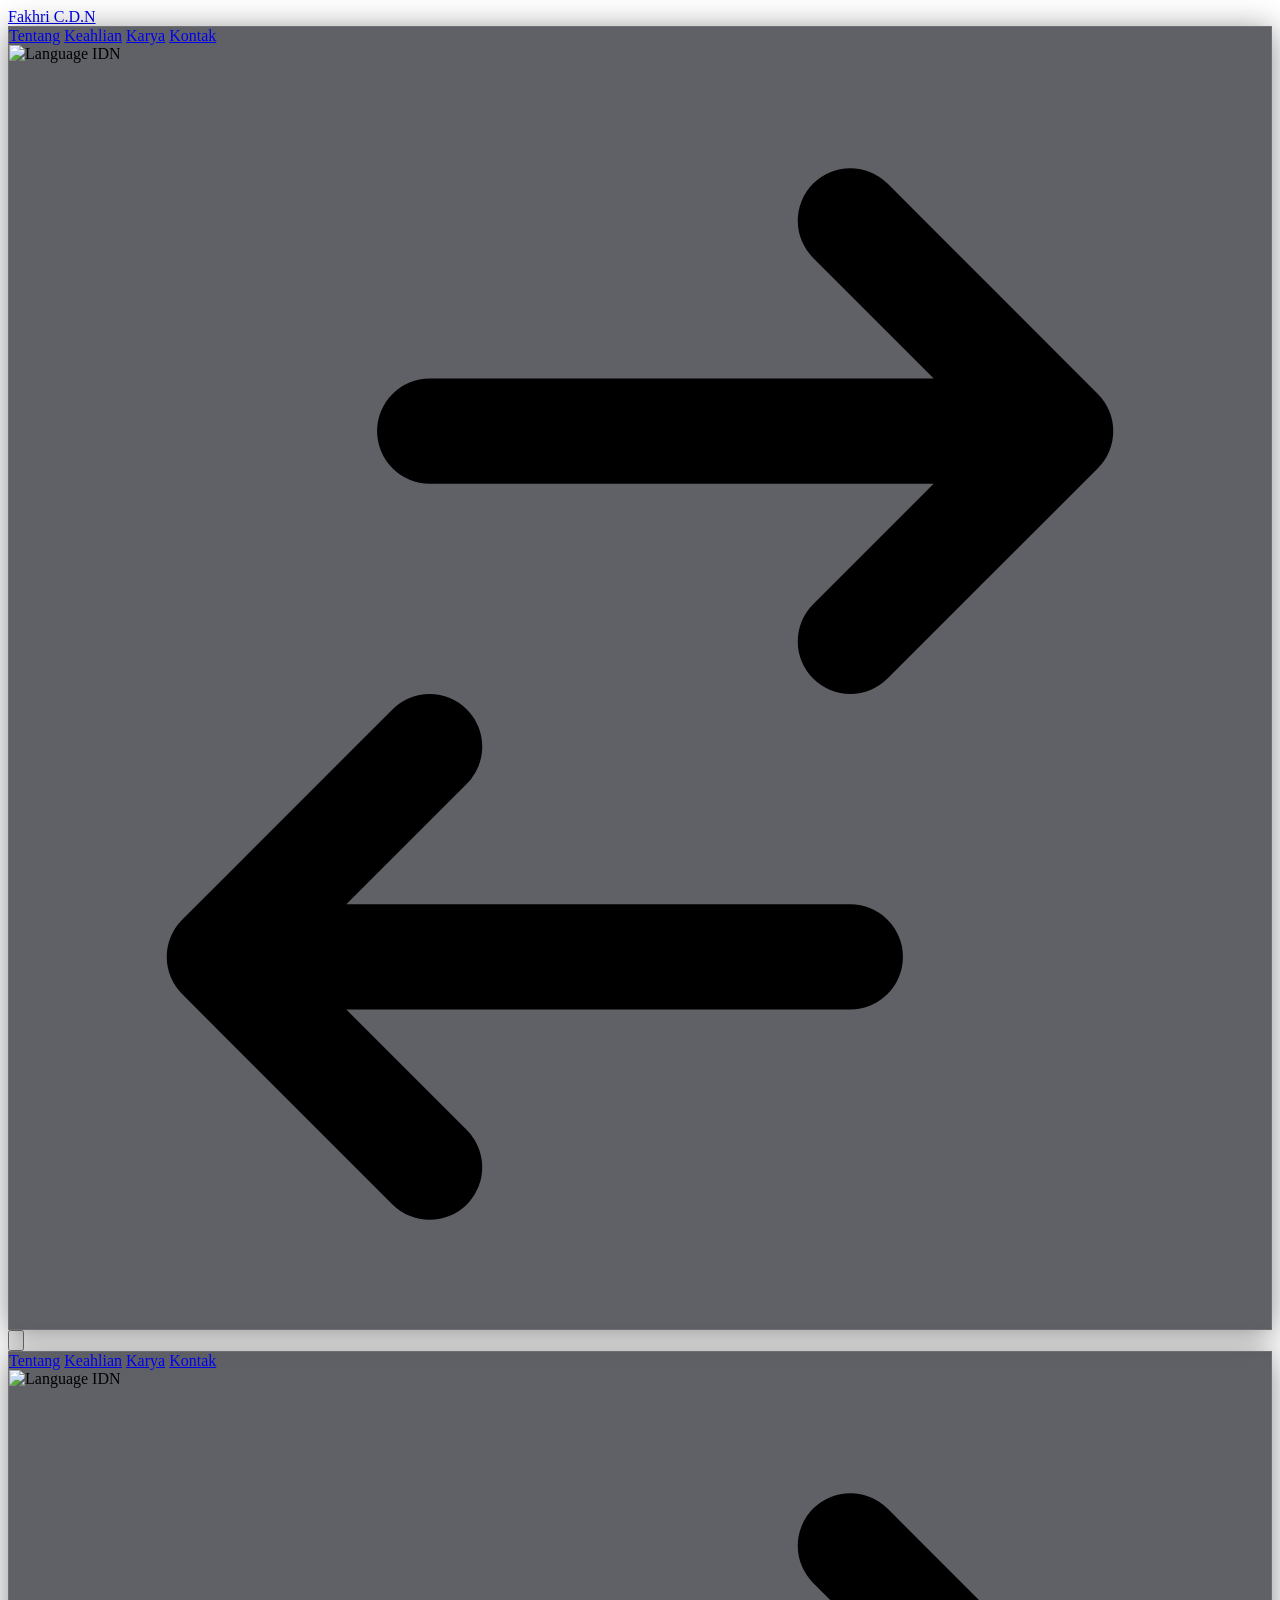
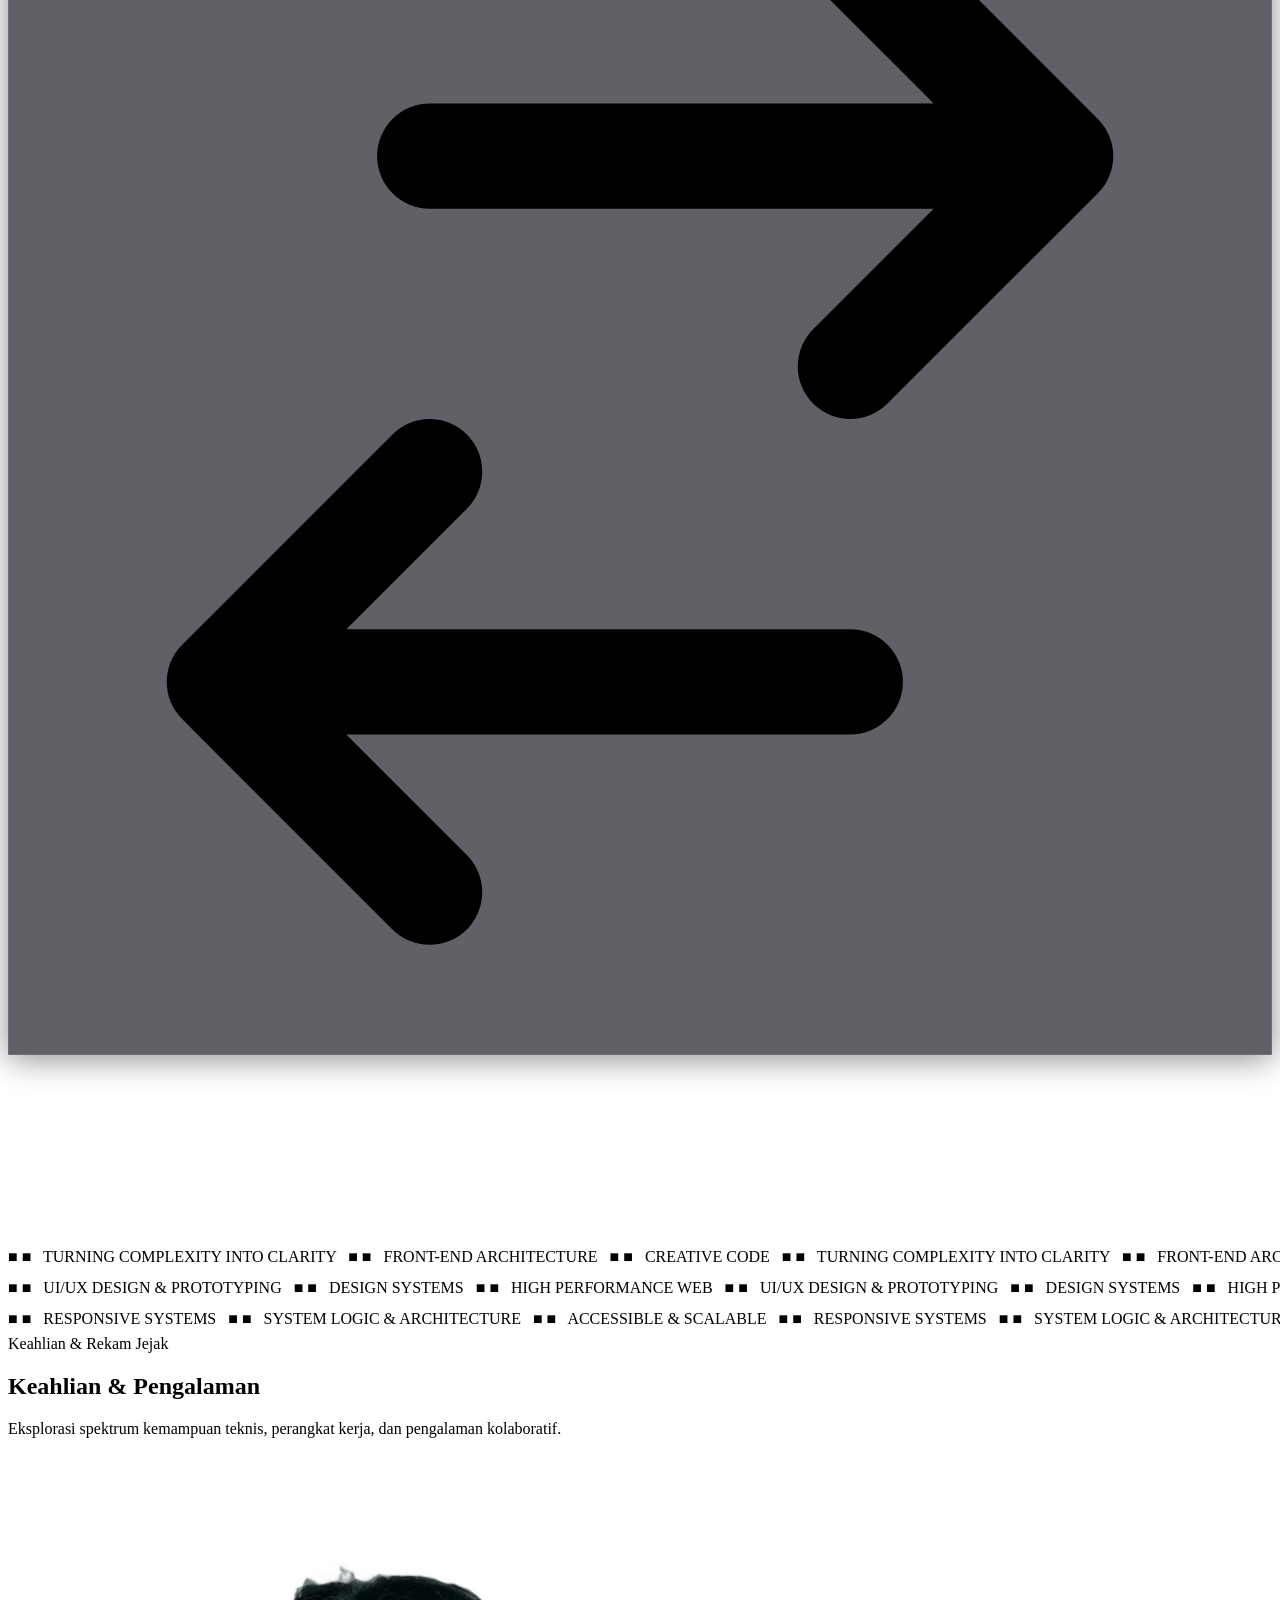
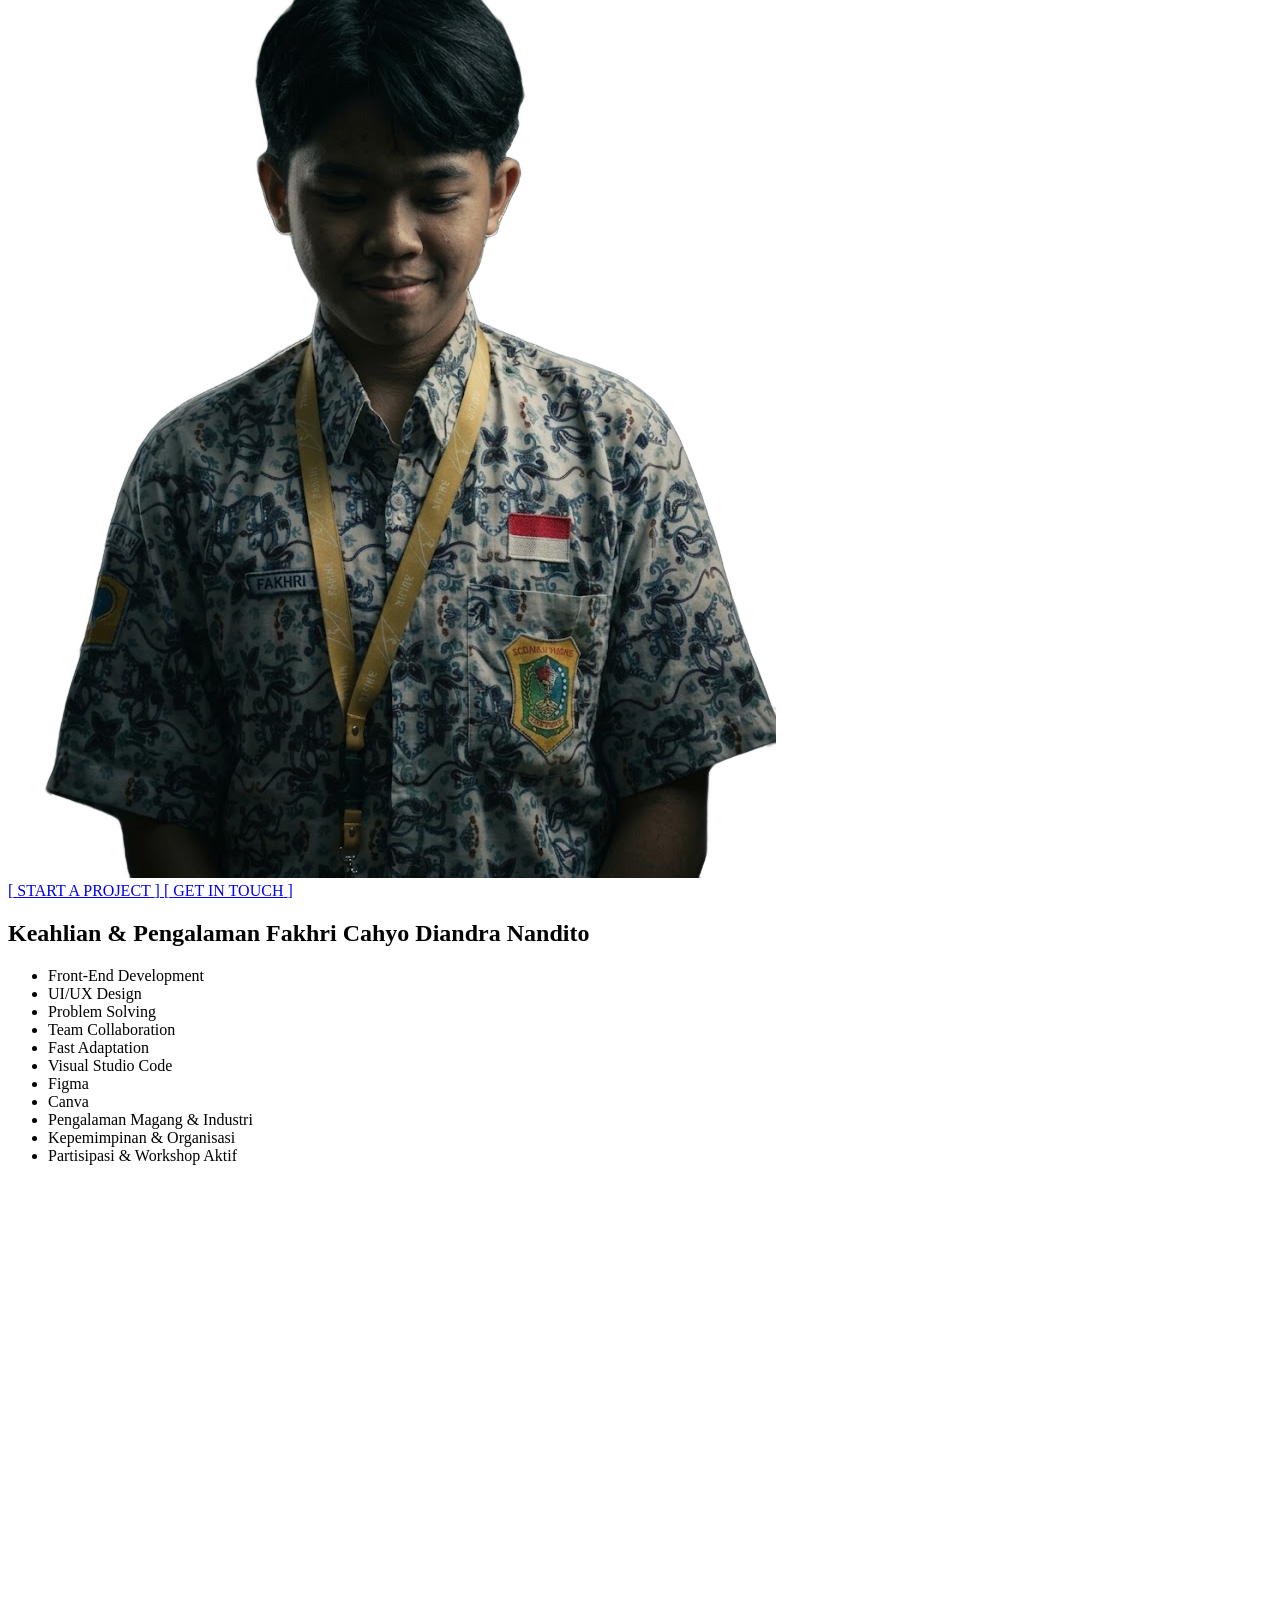
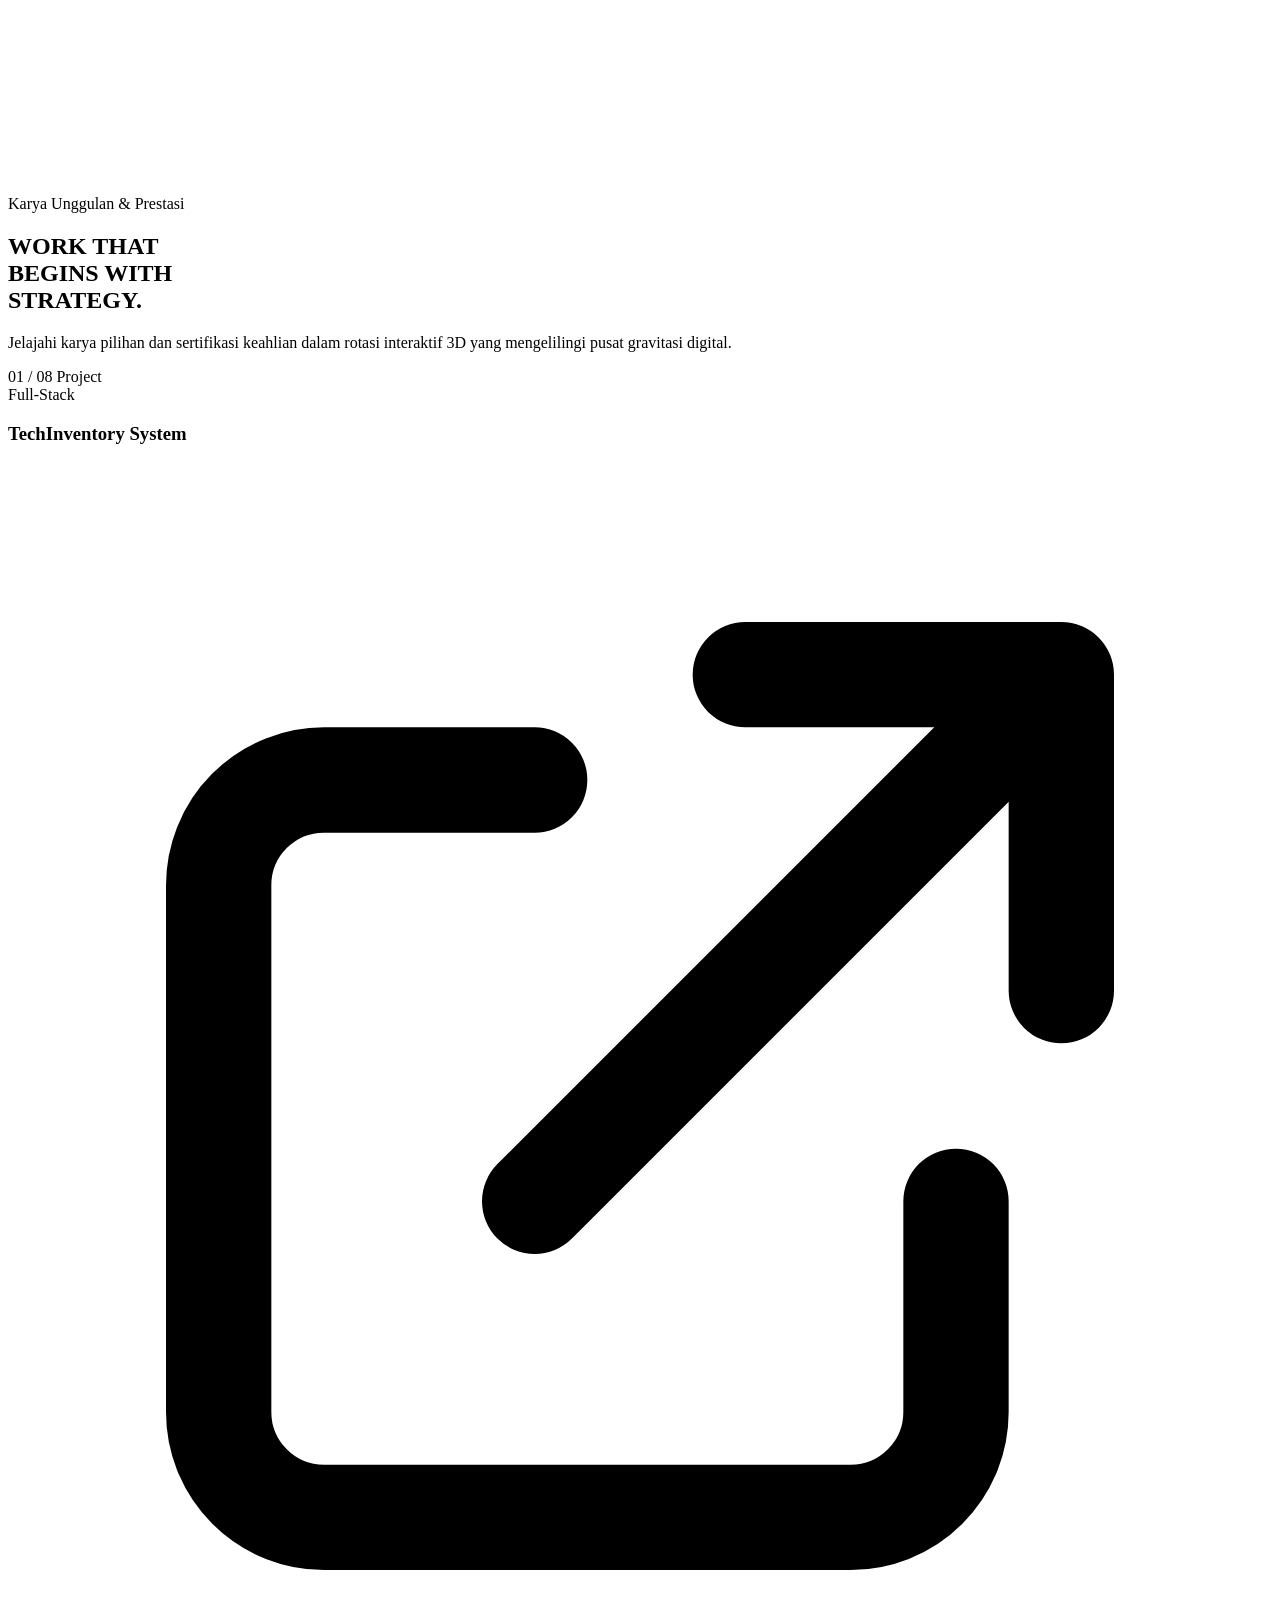
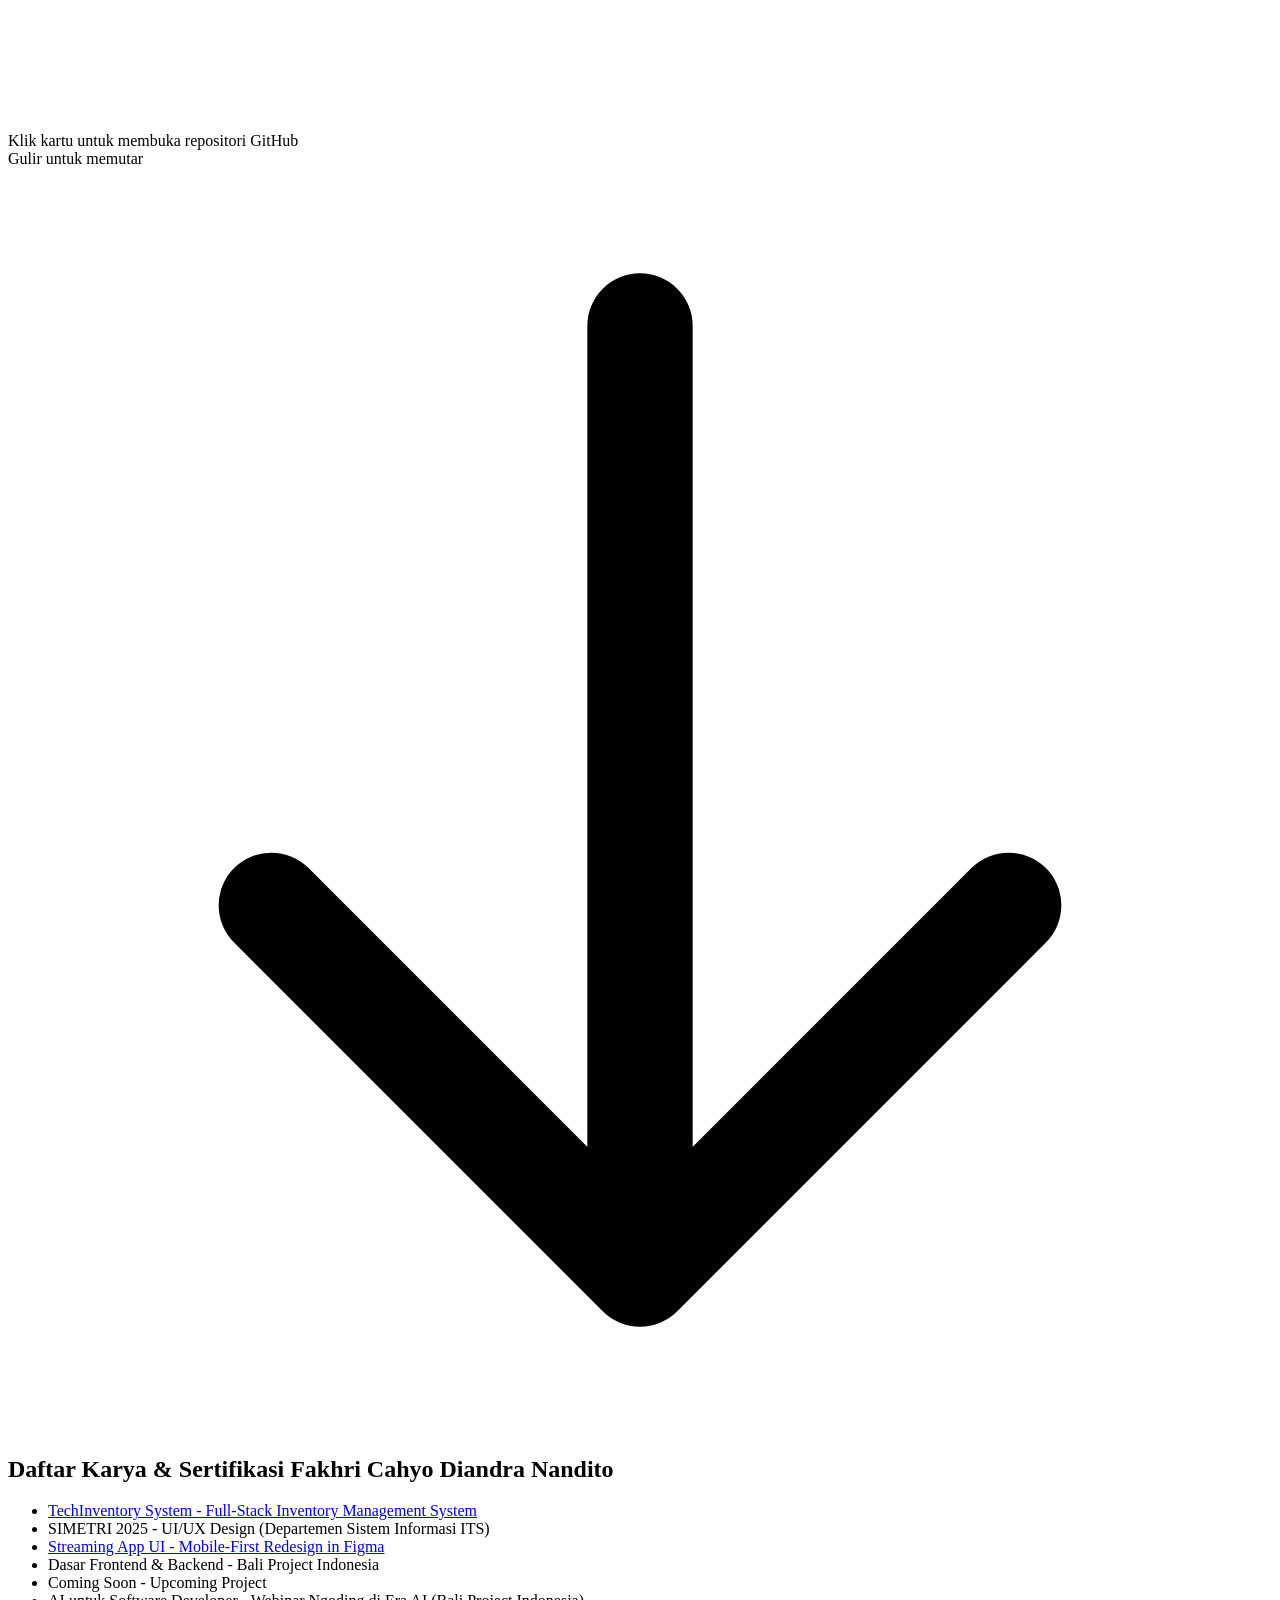
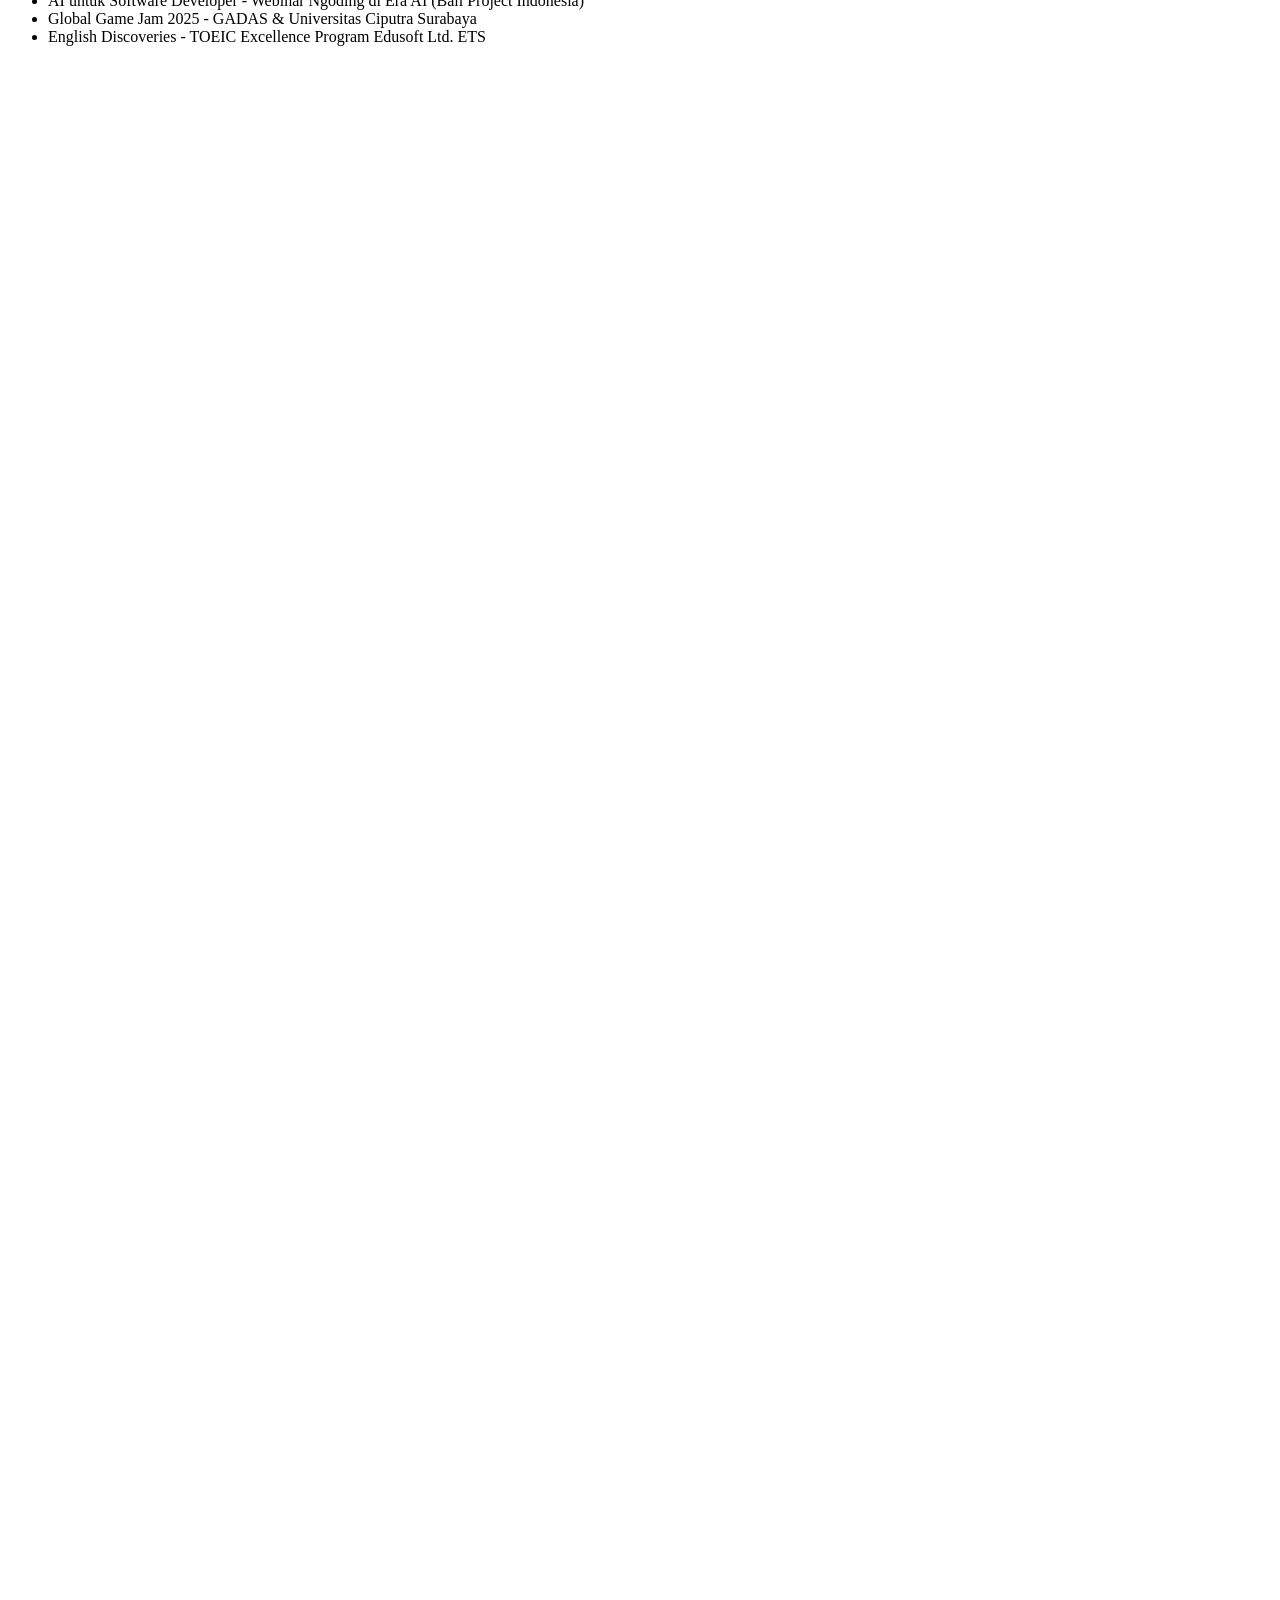
==== commit 6b6c382d: "merubah tampilan portofolio" ====
--- a/index.html
+++ b/index.html
@@ -24,8 +24,8 @@
     tailwind.config = {
       theme: {
         extend: {
-          fontFamily: { sans: ["Inter", "sans-serif"] },
-          colors: { brand: "#111827" },
+          fontFamily: { sans: ["Inter", "sans-serif"], mono: ["ui-monospace", "SFMono-Regular", "Menlo", "monospace"] },
+          colors: { brand: "#111827", scene: "#07080f" },
         },
       },
     };
@@ -43,13 +43,13 @@
       transform: translateY(0);
     }
 
-    /* LIQUID GLASS THEME */
+    /* STUDIO DARK GLASS THEME */
     .glass-pill {
-      background: rgba(255, 255, 255, 0.45);
+      background: rgba(10, 13, 20, 0.65);
       backdrop-filter: blur(16px);
       -webkit-backdrop-filter: blur(16px);
-      border: 1px solid rgba(255, 255, 255, 0.6);
-      box-shadow: 0 4px 30px rgba(0, 0, 0, 0.05);
+      border: 1px solid rgba(255, 255, 255, 0.1);
+      box-shadow: 0 4px 30px rgba(0, 0, 0, 0.45);
     }
 
     #nav-bubble {
@@ -61,48 +61,559 @@
     }
 
     ::-webkit-scrollbar-track {
-      background: #f9fafb;
+      background: #07080f;
     }
 
     ::-webkit-scrollbar-thumb {
-      background: #d1d5db;
+      background: rgba(245, 158, 11, 0.35);
       border-radius: 4px;
     }
 
     ::-webkit-scrollbar-thumb:hover {
-      background: #9ca3af;
-    }
+      background: rgba(245, 158, 11, 0.55);
+    }
+
+    /* Bracket mono CTA — satu idiom dengan chip portrait #experience */
+    .cta-bracket {
+      font-family: ui-monospace, SFMono-Regular, Menlo, monospace;
+      display: inline-flex;
+      align-items: center;
+      gap: 0.5rem;
+      padding: 0.8rem 1.4rem;
+      font-size: 0.72rem;
+      letter-spacing: 0.2em;
+      text-transform: uppercase;
+      color: #cbd5e1;
+      border: 1px solid rgba(255, 255, 255, 0.2);
+      border-radius: 0.5rem;
+      background: rgba(10, 13, 20, 0.6);
+      backdrop-filter: blur(10px);
+      -webkit-backdrop-filter: blur(10px);
+      transition: all 0.35s cubic-bezier(0.25, 1, 0.5, 1);
+    }
+    .cta-bracket .brkt { color: #f59e0b; transition: transform 0.35s cubic-bezier(0.25, 1, 0.5, 1); }
+    .cta-bracket:hover {
+      color: #ffffff;
+      border-color: rgba(245, 158, 11, 0.8);
+      background: rgba(245, 158, 11, 0.15);
+      box-shadow: 0 0 30px rgba(245, 158, 11, 0.2);
+    }
+    .cta-bracket:hover .brkt-left { transform: translateX(-2px); }
+    .cta-bracket:hover .brkt-right { transform: translateX(2px); }
+    .cta-bracket:focus-visible {
+      outline: 2px solid #f59e0b;
+      outline-offset: 3px;
+    }
+  
+    /* ========================================================
+       Experience Floating Cards — Cyber-Glass Parade
+       ======================================================== */
+    #experience .float-card {
+      position: absolute;
+      box-sizing: border-box;
+      padding: 0;
+      overflow: hidden;
+      display: flex;
+      flex-direction: column;
+      transform:
+        translateZ(calc(var(--card-z, 0px) * (1 - var(--card-e, 0)) + 120px * var(--card-e, 0)))
+        translate(0, var(--card-float, 0px));
+      border-radius: 1.25rem;
+      background: linear-gradient(150deg, rgba(22, 28, 38, 0.96) 0%, rgba(13, 17, 25, 0.98) 100%);
+      backdrop-filter: blur(24px);
+      -webkit-backdrop-filter: blur(24px);
+      border: 1px solid rgba(255, 255, 255, 0.1);
+      box-shadow: 0 16px 36px -10px rgba(0, 0, 0, 0.8), 0 0 25px rgba(245, 158, 11, 0.04), inset 0 1px 0 rgba(255, 255, 255, 0.12);
+      transition: border-color 0.35s cubic-bezier(0.25, 1, 0.5, 1), box-shadow 0.35s cubic-bezier(0.25, 1, 0.5, 1);
+      cursor: pointer;
+      user-select: none;
+      will-change: transform, opacity, left, top, width, height;
+    }
+
+    #experience .float-card:hover {
+      border-color: rgba(245, 158, 11, 0.65);
+      box-shadow: 0 24px 50px -10px rgba(0, 0, 0, 0.85), 0 0 35px rgba(245, 158, 11, 0.22), inset 0 1px 0 rgba(255, 255, 255, 0.22);
+    }
+
+    #experience .float-card.is-dominant {
+      border-color: rgba(245, 158, 11, 0.85);
+      box-shadow: 0 35px 90px -15px rgba(0, 0, 0, 0.95), 0 0 70px rgba(245, 158, 11, 0.3), inset 0 1px 0 rgba(255, 255, 255, 0.25);
+    }
+
+    #experience .float-card:focus-visible {
+      outline: 2px solid #f59e0b;
+      outline-offset: 3px;
+    }
+
+    /* Ambient glow & Specular top sheen */
+    .card-ambient-glow {
+      position: absolute;
+      inset: -30px;
+      border-radius: 2.5rem;
+      background: radial-gradient(circle at 50% 25%, var(--kind-glow, rgba(245, 158, 11, 0.2)), transparent 70%);
+      opacity: 0.35;
+      pointer-events: none;
+      transition: opacity 0.4s ease;
+    }
+
+    .card-specular-shine {
+      position: absolute;
+      top: 0;
+      left: 0;
+      right: 0;
+      height: 1px;
+      background: linear-gradient(90deg, transparent, rgba(255, 255, 255, 0.45), transparent);
+      pointer-events: none;
+      z-index: 10;
+    }
+
+    /* Kinds Theme Tokens (Harmonized with potraiit.jpg palette) */
+    .float-card[data-kind="hard"] {
+      --kind-color: #38bdf8;
+      --kind-bg: rgba(56, 189, 248, 0.12);
+      --kind-border: rgba(56, 189, 248, 0.3);
+      --kind-glow: rgba(56, 189, 248, 0.25);
+    }
+    .float-card[data-kind="soft"] {
+      --kind-color: #34d399;
+      --kind-bg: rgba(52, 211, 153, 0.12);
+      --kind-border: rgba(52, 211, 153, 0.3);
+      --kind-glow: rgba(52, 211, 153, 0.25);
+    }
+    .float-card[data-kind="tools"] {
+      --kind-color: #fbbf24;
+      --kind-bg: rgba(251, 191, 36, 0.12);
+      --kind-border: rgba(251, 191, 36, 0.3);
+      --kind-glow: rgba(251, 191, 36, 0.25);
+    }
+    .float-card[data-kind="work"] {
+      --kind-color: #f59e0b;
+      --kind-bg: rgba(245, 158, 11, 0.12);
+      --kind-border: rgba(245, 158, 11, 0.3);
+      --kind-glow: rgba(245, 158, 11, 0.25);
+    }
+
+    /* Category Pill */
+    .card-kind-pill {
+      display: inline-flex;
+      align-items: center;
+      gap: 6px;
+      padding: 3px 9px;
+      border-radius: 9999px;
+      font-size: 0.65rem;
+      font-weight: 700;
+      letter-spacing: 0.08em;
+      text-transform: uppercase;
+      color: var(--kind-color);
+      background: var(--kind-bg);
+      border: 1px solid var(--kind-border);
+    }
+    .kind-dot {
+      width: 6px;
+      height: 6px;
+      border-radius: 50%;
+      background: var(--kind-color);
+      box-shadow: 0 0 8px var(--kind-color);
+    }
+
+    /* 1. COMPACT VIEW (Idle State) */
+    .card-view-compact {
+      position: absolute;
+      inset: 0;
+      display: flex;
+      flex-direction: column;
+      padding: 0.65rem;
+      transition: opacity 0.3s cubic-bezier(0.25, 1, 0.5, 1);
+      z-index: 2;
+    }
+    .card-compact-header {
+      display: flex;
+      align-items: center;
+      justify-content: space-between;
+      padding: 0.2rem 0.35rem 0.5rem;
+    }
+    .card-num-badge {
+      font-family: ui-monospace, SFMono-Regular, Menlo, monospace;
+      font-size: 0.65rem;
+      font-weight: 600;
+      color: rgba(255, 255, 255, 0.4);
+      letter-spacing: 0.05em;
+    }
+    .card-compact-media {
+      position: relative;
+      width: 100%;
+      height: 60px;
+      border-radius: 0.65rem;
+      overflow: hidden;
+      background: #070913;
+      border: 1px solid rgba(255, 255, 255, 0.08);
+      flex-shrink: 0;
+    }
+    .card-compact-thumb {
+      width: 100%;
+      height: 100%;
+      object-fit: cover;
+      object-position: center;
+      display: block;
+      transition: transform 0.5s cubic-bezier(0.25, 1, 0.5, 1);
+    }
+    #experience .float-card:hover .card-compact-thumb {
+      transform: scale(1.06);
+    }
+    .card-compact-overlay {
+      position: absolute;
+      inset: 0;
+      background: linear-gradient(to top, rgba(9, 12, 22, 0.85) 0%, rgba(9, 12, 22, 0.1) 50%, transparent 80%);
+      pointer-events: none;
+    }
+    .card-compact-info {
+      padding: 0.35rem 0.2rem 0;
+      display: flex;
+      flex-direction: column;
+      gap: 0.25rem;
+      overflow: hidden;
+    }
+    .card-compact-title {
+      font-size: 0.82rem;
+      font-weight: 700;
+      color: #ffffff;
+      line-height: 1.25;
+      display: -webkit-box;
+      -webkit-line-clamp: 1;
+      -webkit-box-orient: vertical;
+      overflow: hidden;
+    }
+    .card-compact-desc {
+      display: none;
+    }
+    .card-compact-tags {
+      display: flex;
+      flex-wrap: wrap;
+      gap: 4px;
+      margin-top: 1px;
+    }
+    .compact-tag {
+      font-size: 0.58rem;
+      color: #cbd5e1;
+      background: rgba(255, 255, 255, 0.06);
+      border: 1px solid rgba(255, 255, 255, 0.1);
+      padding: 1.5px 5px;
+      border-radius: 4px;
+      white-space: nowrap;
+    }
+
+    /* 2. CINEMATIC HERO VIEW (Approaching State) */
+    .card-view-expanded {
+      position: absolute;
+      inset: 0;
+      padding: 1.5rem;
+      display: flex;
+      flex-direction: column;
+      opacity: 0;
+      pointer-events: none;
+      background: linear-gradient(150deg, rgba(16, 22, 30, 0.97) 0%, rgba(9, 13, 19, 0.98) 100%);
+      backdrop-filter: blur(28px);
+      -webkit-backdrop-filter: blur(28px);
+      border: 1px solid rgba(251, 191, 36, 0.25);
+      border-radius: 1.25rem;
+      transition: opacity 0.35s cubic-bezier(0.25, 1, 0.5, 1);
+      z-index: 5;
+    }
+    .card-expanded-inner {
+      display: flex;
+      width: 100%;
+      height: 100%;
+      gap: 1.75rem;
+    }
+    .card-exp-media-pane {
+      width: 44%;
+      height: 100%;
+      display: flex;
+      flex-direction: column;
+      gap: 0.75rem;
+    }
+    .card-exp-media-box {
+      position: relative;
+      flex: 1;
+      border-radius: 1.15rem;
+      overflow: hidden;
+      background: #060810;
+      border: 1px solid rgba(255, 255, 255, 0.12);
+      box-shadow: 0 15px 35px -10px rgba(0, 0, 0, 0.8), inset 0 0 30px rgba(0, 0, 0, 0.5);
+    }
+    .card-exp-thumb {
+      width: 100%;
+      height: 100%;
+      object-fit: cover;
+      object-position: center;
+      display: block;
+    }
+    .card-exp-media-overlay {
+      position: absolute;
+      inset: 0;
+      background: linear-gradient(to top, rgba(7, 9, 17, 0.85) 0%, transparent 60%);
+      pointer-events: none;
+    }
+    .card-exp-media-badge {
+      position: absolute;
+      top: 12px;
+      left: 12px;
+      display: flex;
+      align-items: center;
+      gap: 6px;
+      padding: 4px 10px;
+      border-radius: 9999px;
+      background: rgba(10, 15, 26, 0.85);
+      backdrop-filter: blur(10px);
+      -webkit-backdrop-filter: blur(10px);
+      border: 1px solid rgba(255, 255, 255, 0.15);
+      font-size: 0.65rem;
+      font-weight: 600;
+      color: #e2e8f0;
+      letter-spacing: 0.04em;
+    }
+    .card-exp-hint {
+      display: flex;
+      align-items: center;
+      gap: 8px;
+      font-size: 0.75rem;
+      color: #94a3b8;
+      padding: 2px 4px;
+    }
+    .card-exp-info-pane {
+      width: 56%;
+      height: 100%;
+      display: flex;
+      flex-direction: column;
+      justify-content: space-between;
+      padding-right: 0.25rem;
+    }
+    .card-exp-header {
+      display: flex;
+      align-items: center;
+      justify-content: space-between;
+      margin-bottom: 0.25rem;
+    }
+    .card-exp-title {
+      font-size: 1.42rem;
+      font-weight: 800;
+      color: #ffffff;
+      letter-spacing: -0.02em;
+      line-height: 1.22;
+      margin-bottom: 0.35rem;
+    }
+    .card-exp-desc {
+      font-size: 0.82rem;
+      color: #cbd5e1;
+      line-height: 1.5;
+      margin-bottom: 0.6rem;
+      display: -webkit-box;
+      -webkit-line-clamp: 3;
+      -webkit-box-orient: vertical;
+      overflow: hidden;
+    }
+    .card-exp-tags-section {
+      margin-top: auto;
+      margin-bottom: 0.75rem;
+    }
+    .card-exp-tags-label {
+      display: block;
+      font-size: 0.66rem;
+      font-weight: 700;
+      text-transform: uppercase;
+      letter-spacing: 0.08em;
+      color: #64748b;
+      margin-bottom: 0.35rem;
+    }
+    .card-exp-tags-list {
+      display: flex;
+      flex-wrap: wrap;
+      gap: 5px;
+    }
+    .exp-tag {
+      display: inline-flex;
+      align-items: center;
+      padding: 3px 8px;
+      border-radius: 7px;
+      font-size: 0.7rem;
+      font-weight: 500;
+      color: #fde68a;
+      background: rgba(245, 158, 11, 0.1);
+      border: 1px solid rgba(245, 158, 11, 0.25);
+      letter-spacing: 0.02em;
+    }
+    .card-exp-btn {
+      display: inline-flex;
+      align-items: center;
+      justify-content: center;
+      gap: 8px;
+      width: 100%;
+      padding: 0.65rem 1rem;
+      border-radius: 0.85rem;
+      background: linear-gradient(135deg, rgba(217, 119, 6, 0.88) 0%, rgba(180, 83, 9, 0.78) 100%);
+      border: 1px solid rgba(251, 191, 36, 0.5);
+      color: #ffffff;
+      font-size: 0.82rem;
+      font-weight: 600;
+      letter-spacing: 0.02em;
+      box-shadow: 0 4px 20px rgba(217, 119, 6, 0.35);
+      transition: all 0.3s cubic-bezier(0.25, 1, 0.5, 1);
+      cursor: pointer;
+    }
+    .card-exp-btn:hover {
+      background: linear-gradient(135deg, rgba(245, 158, 11, 0.95) 0%, rgba(217, 119, 6, 0.9) 100%);
+      border-color: rgba(253, 230, 138, 0.7);
+      box-shadow: 0 6px 28px rgba(245, 158, 11, 0.55);
+      transform: translateY(-1px);
+    }
+
+    /* Horizontal Streaming Tickers (Matching Inspiration Image 2) */
+    @keyframes tickerScrollLeft {
+      0% { transform: translateX(0); }
+      100% { transform: translateX(-50%); }
+    }
+    @keyframes tickerScrollRight {
+      0% { transform: translateX(-50%); }
+      100% { transform: translateX(0); }
+    }
+    .animate-ticker-left {
+      display: inline-flex;
+      white-space: nowrap;
+      width: max-content;
+      animation: tickerScrollLeft 32s linear infinite;
+    }
+    .animate-ticker-right {
+      display: inline-flex;
+      white-space: nowrap;
+      width: max-content;
+      animation: tickerScrollRight 36s linear infinite;
+    }
+    .ticker-ribbon {
+      border-top: 1px solid rgba(255, 255, 255, 0.05);
+      border-bottom: 1px solid rgba(255, 255, 255, 0.05);
+      background: linear-gradient(90deg, transparent, rgba(255, 255, 255, 0.02) 15%, rgba(255, 255, 255, 0.02) 85%, transparent);
+      padding: 0.35rem 0;
+    }
+    @media (prefers-reduced-motion: reduce) {
+      .animate-ticker-left, .animate-ticker-right {
+        animation: none;
+      }
+    }
+
+    #exp-portrait {
+      will-change: opacity, filter, transform;
+      transition: filter 0.2s ease, opacity 0.2s ease;
+    }
+
+    /* Dialog styling */
+    .flip-card-dialog {
+      position: fixed;
+      transform-origin: center center;
+      border: 1px solid rgba(251,191,36,.3);
+      border-radius: 1.5rem;
+      padding: 1.75rem;
+      max-width: min(92vw, 36rem);
+      background: rgba(13,17,24,.97);
+      backdrop-filter: blur(28px); -webkit-backdrop-filter: blur(28px);
+      box-shadow: 0 25px 80px rgba(0,0,0,.85), 0 0 50px rgba(245,158,11,.15);
+      color: #f1f5f9;
+      will-change: transform, opacity;
+    }
+    .flip-card-dialog::backdrop {
+      background: rgba(0,0,0,.7);
+      backdrop-filter: blur(8px); -webkit-backdrop-filter: blur(8px);
+      transition: opacity 0.35s cubic-bezier(0.25,1,0.5,1);
+    }
+    .flip-card-dialog.dialog-closing::backdrop {
+      opacity: 0;
+    }
+    .dialog-header {
+      display: flex;
+      align-items: center;
+      justify-content: space-between;
+      margin-bottom: 1rem;
+    }
+    .dialog-media-wrap {
+      width: 100%;
+      height: 220px;
+      overflow: hidden;
+      border-radius: 1rem;
+      border: 1px solid rgba(255,255,255,0.1);
+      background: #090a10;
+      margin-bottom: 1.25rem;
+      box-shadow: 0 10px 30px rgba(0,0,0,0.5);
+    }
+    #card-dialog-img {
+      width: 100%;
+      height: 100%;
+      object-fit: cover;
+      display: block;
+    }
+    .flip-card-dialog h3 { color: #fff; font-weight: 700; font-size: 1.35rem; margin-bottom: 0.5rem; }
+    .flip-card-dialog p { color: #94a3b8; font-size: 0.92rem; line-height: 1.65; }
+    #card-dialog-close {
+      position: static;
+      width: 2.2rem; height: 2.2rem;
+      border: 1px solid rgba(255,255,255,.1);
+      background: rgba(255,255,255,.06);
+      border-radius: 50%;
+      cursor: pointer; display: flex; align-items: center; justify-content: center;
+      color: #94a3b8; transition: all 0.2s;
+    }
+    #card-dialog-close:hover {
+      background: rgba(255,255,255,.15);
+      color: #fff;
+      transform: scale(1.05);
+    }
+
+    @media (max-width: 768px) {
+      #experience .exp-stage { perspective: 600px !important; }
+      #experience .float-card { width: 195px; }
+      .card-compact-media { height: 100px; }
+      .dialog-media-wrap { height: 160px; }
+      .card-view-expanded { padding: 1rem; overflow-y: auto; }
+      .card-expanded-inner { flex-direction: column; gap: 0.75rem; }
+      .card-exp-media-pane { width: 100%; height: 140px; flex-shrink: 0; }
+      .card-exp-info-pane { width: 100%; padding-right: 0; }
+      .card-exp-title { font-size: 1.18rem; margin-bottom: 0.35rem; }
+      .card-exp-desc { font-size: 0.78rem; line-height: 1.5; margin-bottom: 0.75rem; }
+      .card-exp-tags-section { margin-bottom: 0.75rem; }
+      .exp-tag { font-size: 0.65rem; padding: 3px 8px; }
+      .card-exp-btn { padding: 0.6rem 1rem; font-size: 0.78rem; }
+    }
+    
   </style>
 </head>
 
-<body class="bg-gray-50 text-brand antialiased selection:bg-brand selection:text-white relative">
+<body class="bg-[#07080f] text-slate-200 antialiased selection:bg-amber-500/30 selection:text-white relative">
 
   <div class="fixed w-full top-6 z-50 flex flex-col items-center px-6 transition-all duration-300">
 
     <div class="max-w-6xl w-full flex items-center justify-between">
       <a href="#" id="fakhri"
-        class="text-[#1e3a8a] hover:opacity-80 transition-opacity flex items-center drop-shadow-md z-10 text-lg font-bold tracking-tight">
-        Fakhri C.D.N
+        class="text-white hover:text-amber-300 transition-colors flex items-center gap-1.5 drop-shadow-md z-10 text-lg font-bold tracking-tight">
+        <span>Fakhri C.D.N</span>
+        <span class="w-1.5 h-1.5 rounded-full bg-amber-400 shadow-[0_0_8px_rgba(251,191,36,0.8)]"></span>
       </a>
 
-      <nav id="main-nav" class="glass-pill rounded-full p-1.5 hidden lg:flex items-center shadow-lg relative right-6">
-        <div id="nav-bubble" class="absolute top-1.5 bottom-1.5 left-1.5 bg-white rounded-full shadow-sm z-0 w-0"></div>
+      <nav id="main-nav" class="glass-pill rounded-full p-1.5 hidden lg:flex items-center shadow-lg relative right-6 border border-white/10">
+        <div id="nav-bubble" class="absolute top-1.5 bottom-1.5 left-1.5 bg-amber-400/90 rounded-full shadow-sm z-0 w-0"></div>
 
         <a href="#about"
-          class="nav-link relative z-10 text-[#1e3a8a] px-5 py-2 rounded-full text-sm font-semibold tracking-wide transition-colors"
+          class="nav-link relative z-10 text-slate-300 px-5 py-2 rounded-full text-sm font-semibold tracking-wide transition-colors"
           data-i18n="navAbout">Tentang</a>
-        <a href="#expertise"
-          class="nav-link relative z-10 text-[#1e3a8a] px-5 py-2 rounded-full text-sm font-medium hover:text-blue-900 transition-colors tracking-wide"
+        <a href="#experience"
+          class="nav-link relative z-10 text-slate-300 px-5 py-2 rounded-full text-sm font-medium hover:text-amber-300 transition-colors tracking-wide"
           data-i18n="navExpertise">Keahlian</a>
         <a href="#work"
-          class="nav-link relative z-10 text-[#1e3a8a] px-5 py-2 rounded-full text-sm font-medium hover:text-blue-900 transition-colors tracking-wide"
+          class="nav-link relative z-10 text-slate-300 px-5 py-2 rounded-full text-sm font-medium hover:text-amber-300 transition-colors tracking-wide"
           data-i18n="navWork">Karya</a>
         <a href="#contact"
-          class="nav-link relative z-10 text-[#1e3a8a] px-5 py-2 rounded-full text-sm font-medium hover:text-blue-900 transition-colors tracking-wide"
+          class="nav-link relative z-10 text-slate-300 px-5 py-2 rounded-full text-sm font-medium hover:text-amber-300 transition-colors tracking-wide"
           data-i18n="navContact">Kontak</a>
 
         <div
-          class="lang-toggle-btn relative z-10 flex items-center gap-2 pl-4 pr-3 text-[#1e3a8a] text-sm font-medium cursor-pointer border-l border-[#1e3a8a]/20 ml-1 hover:opacity-70 transition-opacity">
+          class="lang-toggle-btn relative z-10 flex items-center gap-2 pl-4 pr-3 text-slate-300 text-sm font-medium cursor-pointer border-l border-white/15 ml-1 hover:text-amber-300 transition-colors">
           <img src="https://flagcdn.com/w20/id.png" alt="Language"
             class="lang-flag w-5 h-auto rounded-sm shadow-sm opacity-90">
           <span class="lang-text tracking-wide w-[28px] text-center">IDN</span>
@@ -123,20 +634,20 @@
     <div id="mobile-menu"
       class="lg:hidden w-full max-w-md mt-4 glass-pill rounded-2xl p-4 flex flex-col gap-2 opacity-0 pointer-events-none -translate-y-4 transition-all duration-300 transform shadow-xl origin-top">
       <a href="#about"
-        class="mobile-link text-[#1e3a8a] font-semibold text-center py-3 rounded-xl hover:bg-white/60 transition-colors"
+        class="mobile-link text-slate-300 font-semibold text-center py-3 rounded-xl hover:bg-white/10 hover:text-amber-300 transition-colors"
         data-i18n="navAbout">Tentang</a>
-      <a href="#expertise"
-        class="mobile-link text-[#1e3a8a] font-medium text-center py-3 rounded-xl hover:bg-white/60 transition-colors"
+      <a href="#experience"
+        class="mobile-link text-slate-300 font-medium text-center py-3 rounded-xl hover:bg-white/10 hover:text-amber-300 transition-colors"
         data-i18n="navExpertise">Keahlian</a>
       <a href="#work"
-        class="mobile-link text-[#1e3a8a] font-medium text-center py-3 rounded-xl hover:bg-white/60 transition-colors"
+        class="mobile-link text-slate-300 font-medium text-center py-3 rounded-xl hover:bg-white/10 hover:text-amber-300 transition-colors"
         data-i18n="navWork">Karya</a>
       <a href="#contact"
-        class="mobile-link text-[#1e3a8a] font-medium text-center py-3 rounded-xl hover:bg-white/60 transition-colors"
+        class="mobile-link text-slate-300 font-medium text-center py-3 rounded-xl hover:bg-white/10 hover:text-amber-300 transition-colors"
         data-i18n="navContact">Kontak</a>
-      <div class="h-px bg-[#1e3a8a]/10 my-1"></div>
+      <div class="h-px bg-white/10 my-1"></div>
       <div
-        class="lang-toggle-btn flex justify-center items-center gap-3 text-[#1e3a8a] font-bold py-3 rounded-xl cursor-pointer hover:bg-white/60 transition-colors">
+        class="lang-toggle-btn flex justify-center items-center gap-3 text-slate-300 font-bold py-3 rounded-xl cursor-pointer hover:bg-white/10 hover:text-amber-300 transition-colors">
         <img src="https://flagcdn.com/w20/id.png" alt="Language" class="lang-flag w-6 h-auto rounded-sm shadow-sm">
         <span class="lang-text tracking-wide">IDN</span>
         <svg class="w-5 h-5" fill="none" stroke="currentColor" viewBox="0 0 24 24">
@@ -148,162 +659,191 @@
   </div>
 
   <section id="about"
-    class="scroll-section min-h-screen flex items-center pt-20 relative bg-brand bg-cover bg-center bg-no-repeat"
+    class="scroll-section min-h-screen flex items-center pt-20 relative bg-brand bg-cover bg-center bg-no-repeat overflow-hidden"
     style="background-image: url(&quot;setup pertama.png&quot;)">
-    <div class="absolute inset-0 bg-brand/85 z-0"></div>
+    <!-- Dark Studio Overlay -->
+    <div class="absolute inset-0 bg-[#07080f]/85 z-0"></div>
+
+    <!-- Atmospheric Glow (Single subtle amber ambient - anti-slop rule) -->
+    <div class="absolute top-1/4 right-[15%] w-[480px] h-[340px] bg-amber-600/10 rounded-full blur-[120px] pointer-events-none z-0"></div>
+
     <div class="max-w-5xl mx-auto px-6 w-full reveal relative z-10">
-      <p class="text-gray-400 font-medium mb-4 tracking-wide text-sm uppercase">Fakhri Cahyo Diandra Nandito</p>
-      <h1 class="text-5xl md:text-7xl font-bold leading-tight tracking-tighter mb-6 text-white">
+      <div class="inline-flex items-center gap-2 px-3.5 py-1.5 rounded-full text-xs font-mono uppercase tracking-[0.2em] text-amber-400 bg-amber-500/10 border border-amber-500/20 mb-6 shadow-[0_0_15px_rgba(245,158,11,0.15)]">
+        <span class="w-1.5 h-1.5 rounded-full bg-amber-400 animate-pulse"></span>
+        <span>Fakhri Cahyo Diandra Nandito</span>
+      </div>
+      <h1 class="text-4xl sm:text-6xl md:text-7xl font-extrabold leading-[1.05] tracking-tight mb-6 text-white">
         <span data-i18n="heroTitle1">Merancang pengalaman <br class="hidden md:block" /></span>
-        <span class="text-gray-400" data-i18n="heroTitle2">digital yang bermakna.</span>
+        <span class="text-slate-400" data-i18n="heroTitle2">digital yang bermakna.</span>
       </h1>
-      <p class="text-lg text-gray-200 max-w-2xl leading-relaxed mb-10" data-i18n="heroDesc">
+      <p class="text-base sm:text-lg text-slate-300 max-w-2xl leading-relaxed mb-10" data-i18n="heroDesc">
         Saya adalah seorang Front-End Developer dan UI/UX Designer. Berfokus pada penyederhanaan antarmuka yang kompleks
         menjadi solusi elegan yang berpusat pada pengguna.
       </p>
-      <a href="#contact" data-i18n="heroBtn"
-        class="inline-flex items-center justify-center px-6 py-3 text-sm font-medium text-brand bg-white rounded-full hover:bg-gray-200 transition-colors focus:ring-4 focus:ring-gray-300/50">
-        Mulai Diskusi
+      <a href="#contact"
+        class="cta-bracket group">
+        <span class="brkt brkt-left text-amber-400 font-mono">[</span>
+        <span class="tracking-[0.2em] font-mono" data-i18n="heroBtn">MULAI DISKUSI</span>
+        <span class="brkt brkt-right text-amber-400 font-mono">]</span>
       </a>
     </div>
   </section>
 
-  <section id="expertise" class="scroll-section py-24 bg-white">
-    <div class="max-w-5xl mx-auto px-6">
-      <h2 class="text-3xl font-bold tracking-tight mb-12 reveal" data-i18n="expTitle">Keahlian & Kemampuan</h2>
-
-      <div class="grid grid-cols-1 md:grid-cols-2 gap-12">
-        <div class="reveal border-t border-gray-100 pt-6">
-          <h3 class="text-sm font-bold text-gray-400 uppercase tracking-wider mb-6">Hard Skills</h3>
-          <div class="space-y-6">
-            <div>
-              <h4 class="text-xl font-semibold mb-2">Front-End Development</h4>
-              <p class="text-gray-600 text-sm leading-relaxed" data-i18n="expFrontDesc">Membangun arsitektur web yang
-                tangguh, berkinerja tinggi, dan interaktif menggunakan Native HTML/CSS/JS hingga implementasi framework
-                modern yang efisien.</p>
-            </div>
-            <div>
-              <h4 class="text-xl font-semibold mb-2">UI/UX Design</h4>
-              <p class="text-gray-600 text-sm leading-relaxed" data-i18n="expUIDesc">Merancang wireframe, prototyping,
-                dan memastikan konsistensi visual serta alur navigasi yang intuitif tanpa mengorbankan performa
-                aplikasi.</p>
-            </div>
+  <!-- SKILLS & EXPERIENCE FLOATING CARDS SECTION (MATCHING INSPIRATION IMAGE 2) -->
+  <section id="experience" class="scroll-section relative bg-[#0a0d14] text-white"
+           style="height: 400vh;">
+    <!-- Sticky Viewport -->
+    <div id="exp-sticky" class="sticky top-0 h-screen w-full overflow-hidden flex flex-col justify-between">
+      
+      <!-- Atmospheric Glow (Cinematic Studio Teal & Warm Amber) -->
+      <div class="absolute inset-0 pointer-events-none overflow-hidden z-0">
+        <div class="absolute top-[8%] left-1/2 -translate-x-1/2 w-[640px] h-[400px] bg-cyan-600/10 rounded-full blur-[130px]"></div>
+        <div class="absolute bottom-[12%] left-1/3 w-[520px] h-[360px] bg-amber-600/10 rounded-full blur-[110px]"></div>
+      </div>
+
+      <!-- Horizontal Streaming Ticker Tapes (Matching Inspiration Image 2) -->
+      <div class="absolute inset-0 pointer-events-none z-[1] overflow-hidden flex flex-col justify-around pt-36 pb-20 opacity-25 select-none">
+        <!-- Ticker 1: Left to Right -->
+        <div class="ticker-ribbon overflow-hidden whitespace-nowrap">
+          <div class="animate-ticker-left font-mono text-[11px] md:text-xs tracking-[0.25em] text-slate-400 uppercase">
+            <span>■ ■ &nbsp; TURNING COMPLEXITY INTO CLARITY &nbsp; ■ ■ &nbsp; FRONT-END ARCHITECTURE &nbsp; ■ ■ &nbsp; CREATIVE CODE &nbsp; ■ ■ &nbsp; TURNING COMPLEXITY INTO CLARITY &nbsp; ■ ■ &nbsp; FRONT-END ARCHITECTURE &nbsp; ■ ■ &nbsp; CREATIVE CODE &nbsp;</span>
+            <span>■ ■ &nbsp; TURNING COMPLEXITY INTO CLARITY &nbsp; ■ ■ &nbsp; FRONT-END ARCHITECTURE &nbsp; ■ ■ &nbsp; CREATIVE CODE &nbsp; ■ ■ &nbsp; TURNING COMPLEXITY INTO CLARITY &nbsp; ■ ■ &nbsp; FRONT-END ARCHITECTURE &nbsp; ■ ■ &nbsp; CREATIVE CODE &nbsp;</span>
           </div>
         </div>
-
-        <div class="reveal border-t border-gray-100 pt-6">
-          <h3 class="text-sm font-bold text-gray-400 uppercase tracking-wider mb-6">Soft Skills</h3>
-          <ul class="space-y-5">
-            <li class="flex items-start">
-              <span class="mr-4 mt-1.5 block w-2 h-2 bg-brand rounded-full shrink-0"></span>
-              <div>
-                <h4 class="font-semibold text-gray-900" data-i18n="expProbTitle">Problem Solving</h4>
-                <p class="text-sm text-gray-500 mt-1" data-i18n="expProbDesc">Kemampuan menganalisis masalah kompleks,
-                  debugging presisi, dan merancang logika sistem yang menyelesaikan akar masalah secara terukur.</p>
-              </div>
-            </li>
-            <li class="flex items-start">
-              <span class="mr-4 mt-1.5 block w-2 h-2 bg-brand rounded-full shrink-0"></span>
-              <div>
-                <h4 class="font-semibold text-gray-900" data-i18n="expTeamTitle">Bekerja Secara Tim</h4>
-                <p class="text-sm text-gray-500 mt-1" data-i18n="expTeamDesc">Berkomunikasi secara proaktif dan
-                  kolaboratif dengan desainer, backend engineer, maupun stakeholder untuk menyelaraskan tujuan proyek.
-                </p>
-              </div>
-            </li>
-            <li class="flex items-start">
-              <span class="mr-4 mt-1.5 block w-2 h-2 bg-brand rounded-full shrink-0"></span>
-              <div>
-                <h4 class="font-semibold text-gray-900" data-i18n="expAdaptTitle">Adaptasi Cepat</h4>
-                <p class="text-sm text-gray-500 mt-1" data-i18n="expAdaptDesc">Luwes dalam mempelajari teknologi baru,
-                  menyesuaikan diri dengan perubahan arah desain, dan menjaga standar kualitas di tengah dinamika
-                  proyek.</p>
-              </div>
-            </li>
-          </ul>
+        <!-- Ticker 2: Right to Left -->
+        <div class="ticker-ribbon overflow-hidden whitespace-nowrap">
+          <div class="animate-ticker-right font-mono text-[11px] md:text-xs tracking-[0.25em] text-slate-400 uppercase">
+            <span>■ ■ &nbsp; UI/UX DESIGN &amp; PROTOTYPING &nbsp; ■ ■ &nbsp; DESIGN SYSTEMS &nbsp; ■ ■ &nbsp; HIGH PERFORMANCE WEB &nbsp; ■ ■ &nbsp; UI/UX DESIGN &amp; PROTOTYPING &nbsp; ■ ■ &nbsp; DESIGN SYSTEMS &nbsp; ■ ■ &nbsp; HIGH PERFORMANCE WEB &nbsp;</span>
+            <span>■ ■ &nbsp; UI/UX DESIGN &amp; PROTOTYPING &nbsp; ■ ■ &nbsp; DESIGN SYSTEMS &nbsp; ■ ■ &nbsp; HIGH PERFORMANCE WEB &nbsp; ■ ■ &nbsp; UI/UX DESIGN &amp; PROTOTYPING &nbsp; ■ ■ &nbsp; DESIGN SYSTEMS &nbsp; ■ ■ &nbsp; HIGH PERFORMANCE WEB &nbsp;</span>
+          </div>
         </div>
-      </div>
-
-      <div class="mt-16 reveal border-t border-gray-100 pt-8">
-        <h3 class="text-sm font-bold text-gray-400 uppercase tracking-wider mb-6" data-i18n="expToolsTitle">Perangkat
-          Lunak</h3>
-        <div class="flex flex-wrap gap-4">
-          <div
-            class="flex items-center gap-2.5 px-5 py-2.5 bg-gray-50 border border-gray-200 rounded-full hover:shadow-sm transition-all cursor-default">
-            <span class="w-2.5 h-2.5 rounded-full bg-[#007ACC] shadow-sm"></span>
-            <span class="text-sm font-semibold text-gray-800 tracking-wide">Visual Studio Code</span>
-          </div>
-          <div
-            class="flex items-center gap-2.5 px-5 py-2.5 bg-gray-50 border border-gray-200 rounded-full hover:shadow-sm transition-all cursor-default">
-            <span class="w-2.5 h-2.5 rounded-full bg-[#F24E1E] shadow-sm"></span>
-            <span class="text-sm font-semibold text-gray-800 tracking-wide">Figma</span>
-          </div>
-          <div
-            class="flex items-center gap-2.5 px-5 py-2.5 bg-gray-50 border border-gray-200 rounded-full hover:shadow-sm transition-all cursor-default">
-            <span class="w-2.5 h-2.5 rounded-full bg-[#00C4CC] shadow-sm"></span>
-            <span class="text-sm font-semibold text-gray-800 tracking-wide">Canva</span>
+        <!-- Ticker 3: Left to Right -->
+        <div class="ticker-ribbon overflow-hidden whitespace-nowrap">
+          <div class="animate-ticker-left font-mono text-[11px] md:text-xs tracking-[0.25em] text-slate-400 uppercase">
+            <span>■ ■ &nbsp; RESPONSIVE SYSTEMS &nbsp; ■ ■ &nbsp; SYSTEM LOGIC &amp; ARCHITECTURE &nbsp; ■ ■ &nbsp; ACCESSIBLE &amp; SCALABLE &nbsp; ■ ■ &nbsp; RESPONSIVE SYSTEMS &nbsp; ■ ■ &nbsp; SYSTEM LOGIC &amp; ARCHITECTURE &nbsp; ■ ■ &nbsp; ACCESSIBLE &amp; SCALABLE &nbsp;</span>
+            <span>■ ■ &nbsp; RESPONSIVE SYSTEMS &nbsp; ■ ■ &nbsp; SYSTEM LOGIC &amp; ARCHITECTURE &nbsp; ■ ■ &nbsp; ACCESSIBLE &amp; SCALABLE &nbsp; ■ ■ &nbsp; RESPONSIVE SYSTEMS &nbsp; ■ ■ &nbsp; SYSTEM LOGIC &amp; ARCHITECTURE &nbsp; ■ ■ &nbsp; ACCESSIBLE &amp; SCALABLE &nbsp;</span>
           </div>
         </div>
       </div>
 
+      <!-- Section Header -->
+      <div id="exp-header" class="max-w-4xl mx-auto px-6 pt-16 md:pt-20 pb-2 text-center relative z-20 pointer-events-none transition-all duration-300">
+        <div class="inline-flex items-center gap-2 px-3 py-1 rounded-full text-[11px] font-semibold tracking-wider uppercase text-amber-400 bg-amber-500/10 border border-amber-500/20 mb-2 shadow-[0_0_15px_rgba(245,158,11,0.15)]">
+          <span class="w-1.5 h-1.5 rounded-full bg-amber-400 animate-pulse"></span>
+          <span data-i18n="expBadge">Keahlian &amp; Rekam Jejak</span>
+        </div>
+        <h2 class="text-2xl md:text-4xl font-extrabold tracking-tight text-white drop-shadow-sm" data-i18n="expSectionTitle">Keahlian &amp; Pengalaman</h2>
+        <p class="text-xs md:text-sm text-gray-400 mt-1 max-w-lg mx-auto" data-i18n="expSectionSubtitle">Eksplorasi spektrum kemampuan teknis, perangkat kerja, dan pengalaman kolaboratif.</p>
+      </div>
+
+      <!-- 3D Stage Container (mengisi viewport, perspective di sini) -->
+      <div class="exp-stage absolute inset-0" style="transform-style: preserve-3d; perspective: 1200px;">
+        
+        <!-- Silhouette Cutout: portait.png (Matching Inspiration Image 2 - Grounded Center-Bottom) -->
+        <div id="exp-portrait" class="absolute left-1/2 bottom-0 -translate-x-1/2 z-10 pointer-events-none flex flex-col items-center justify-end select-none origin-bottom">
+          <!-- Studio Spotlight Glow behind head/shoulders -->
+          <div class="absolute top-[14%] left-1/2 -translate-x-1/2 w-[340px] md:w-[480px] h-[340px] md:h-[480px] rounded-full bg-gradient-to-t from-transparent via-cyan-500/15 to-amber-500/20 blur-[90px] pointer-events-none -z-10"></div>
+          
+          <!-- Cutout Image: portait.png -->
+          <img src="portait.png" alt="Fakhri Cahyo Diandra Nandito"
+               class="h-[50vh] md:h-[62vh] max-h-[620px] w-auto object-contain object-bottom drop-shadow-[0_25px_60px_rgba(0,0,0,0.95)] transition-transform duration-300 pointer-events-none" />
+
+          <!-- Interactive Action Buttons on Lower Torso (Matching Inspiration Image 2) -->
+          <div class="absolute bottom-5 md:bottom-8 left-1/2 -translate-x-1/2 z-20 flex items-center justify-center gap-3 md:gap-4 pointer-events-auto whitespace-nowrap">
+            <a href="#work" class="group px-3.5 md:px-5 py-1.5 md:py-2 rounded-lg text-[10px] md:text-xs font-mono uppercase tracking-[0.2em] text-slate-300 hover:text-white border border-white/20 hover:border-amber-400/80 bg-[#0a0d14]/90 hover:bg-amber-500/20 backdrop-blur-md transition-all shadow-[0_4px_25px_rgba(0,0,0,0.7)] flex items-center gap-1.5 whitespace-nowrap">
+              <span class="text-amber-400 group-hover:translate-x-[-2px] transition-transform">[</span>
+              <span data-i18n="heroStartProject">START A PROJECT</span>
+              <span class="text-amber-400 group-hover:translate-x-[2px] transition-transform">]</span>
+            </a>
+            <a href="#contact" class="group px-3.5 md:px-5 py-1.5 md:py-2 rounded-lg text-[10px] md:text-xs font-mono uppercase tracking-[0.2em] text-slate-300 hover:text-white border border-white/20 hover:border-cyan-400/80 bg-[#0a0d14]/90 hover:bg-cyan-500/20 backdrop-blur-md transition-all shadow-[0_4px_25px_rgba(0,0,0,0.7)] flex items-center gap-1.5 whitespace-nowrap">
+              <span class="text-cyan-400 group-hover:translate-x-[-2px] transition-transform">[</span>
+              <span data-i18n="heroGetInTouch">GET IN TOUCH</span>
+              <span class="text-cyan-400 group-hover:translate-x-[2px] transition-transform">]</span>
+            </a>
+          </div>
+        </div>
+
+        <!-- 11 Float Cards rendered by initFloatCards() -->
+      </div>
+    </div>
+    <!-- sr-only Semantic Fallback -->
+    <div class="sr-only">
+      <h2>Keahlian &amp; Pengalaman Fakhri Cahyo Diandra Nandito</h2>
+      <ul>
+        <li>Front-End Development</li><li>UI/UX Design</li>
+        <li>Problem Solving</li><li>Team Collaboration</li><li>Fast Adaptation</li>
+        <li>Visual Studio Code</li><li>Figma</li><li>Canva</li>
+        <li>Pengalaman Magang &amp; Industri</li>
+        <li>Kepemimpinan &amp; Organisasi</li>
+        <li>Partisipasi &amp; Workshop Aktif</li>
+      </ul>
     </div>
   </section>
 
-  <!-- 3D ORBIT SHOWCASE SECTION (KARYA & SERTIFIKASI) -->
-  <section id="work" class="scroll-section relative h-[400vh] bg-[#07080f] text-white">
-    <div class="sticky top-0 h-screen w-full overflow-hidden flex flex-col justify-between select-none">
+  <!-- 3D ORBIT SHOWCASE SECTION: KARYA & SERTIFIKASI (MATCHING INSPIRATION IMAGE 1) -->
+  <section id="work" class="scroll-section relative h-[400vh] bg-[#0a0d14] text-white">
+    <div class="sticky top-0 h-screen w-full overflow-hidden select-none">
       
       <!-- 3D WebGL Canvas -->
       <canvas id="orb-canvas" class="absolute inset-0 w-full h-full block z-0 outline-none touch-pan-y" style="touch-action: pan-y;"></canvas>
 
-      <!-- Atmospheric Ambient Lighting & Glows -->
+      <!-- Atmospheric Ambient Lighting & Glows (Cyan & Warm Amber) -->
       <div class="absolute inset-0 pointer-events-none z-[1] overflow-hidden">
-        <div class="absolute -top-[12%] left-1/2 -translate-x-1/2 w-[720px] h-[520px] bg-blue-600/12 rounded-full blur-[140px]"></div>
-        <div class="absolute -bottom-[10%] left-1/2 -translate-x-1/2 w-[620px] h-[420px] bg-indigo-600/15 rounded-full blur-[130px]"></div>
+        <div class="absolute -top-[12%] right-[10%] w-[720px] h-[520px] bg-cyan-600/10 rounded-full blur-[140px]"></div>
+        <div class="absolute -bottom-[10%] right-[20%] w-[620px] h-[420px] bg-amber-600/10 rounded-full blur-[130px]"></div>
       </div>
 
-      <!-- Top Header HUD -->
-      <div class="relative z-10 pt-24 md:pt-28 text-center px-6 pointer-events-none">
-        <div class="inline-flex items-center gap-2 px-3.5 py-1.5 rounded-full bg-white/5 border border-white/10 backdrop-blur-md text-xs font-semibold tracking-widest uppercase text-blue-300 shadow-sm mb-3">
-          <span class="w-1.5 h-1.5 rounded-full bg-blue-400 animate-pulse"></span>
-          <span data-i18n="workBadge">Karya Unggulan &amp; Prestasi</span>
+      <!-- Main Editorial Layout: Left Side Content & Active HUD (Matching Image 1) -->
+      <div class="relative z-10 h-full w-full max-w-7xl mx-auto px-6 md:px-12 flex flex-col justify-between py-20 md:py-24 pointer-events-none">
+        
+        <!-- Left Side: Editorial Typography -->
+        <div class="max-w-2xl pt-2 md:pt-4">
+          <div class="inline-flex items-center gap-2 px-3.5 py-1.5 rounded-full bg-white/5 border border-amber-500/25 backdrop-blur-md text-xs font-semibold tracking-widest uppercase text-amber-300 shadow-sm mb-4 md:mb-6">
+            <span class="w-1.5 h-1.5 rounded-full bg-amber-400 animate-pulse"></span>
+            <span data-i18n="workBadge">Karya Unggulan &amp; Prestasi</span>
+          </div>
+          
+          <h2 class="text-4xl sm:text-5xl md:text-6xl lg:text-7xl font-black uppercase tracking-tight text-white leading-[0.95] drop-shadow-md whitespace-nowrap" data-i18n="workHeadline">
+            WORK THAT<br/>
+            BEGINS WITH<br/>
+            <span class="text-transparent bg-clip-text bg-gradient-to-r from-amber-300 via-amber-100 to-slate-400">STRATEGY.</span>
+          </h2>
+          
+          <p class="text-xs md:text-sm text-gray-400 mt-4 md:mt-6 max-w-md leading-relaxed hidden sm:block" data-i18n="workSubtitle">
+            Jelajahi karya pilihan dan sertifikasi keahlian dalam rotasi interaktif 3D yang mengelilingi pusat gravitasi digital.
+          </p>
         </div>
-        <h2 class="text-3xl md:text-5xl font-extrabold tracking-tight text-white drop-shadow-sm" data-i18n="workTitle">
-          Karya &amp; Sertifikasi
-        </h2>
-        <p class="text-xs md:text-sm text-gray-400 mt-2 max-w-md mx-auto hidden sm:block" data-i18n="workSubtitle">
-          Jelajahi karya pilihan dan sertifikasi keahlian dalam rotasi interaktif 3D.
-        </p>
-      </div>
-
-      <!-- Bottom HUD: Active Card Information & Action Link -->
-      <div class="relative z-10 pb-8 md:pb-12 text-center px-6 pointer-events-none flex flex-col items-center">
-        <div class="inline-flex flex-col items-center bg-[#10121d]/85 border border-white/10 backdrop-blur-xl rounded-2xl px-6 py-4 shadow-2xl max-w-md w-full transition-all duration-300 pointer-events-auto">
-          <div class="flex items-center justify-between w-full border-b border-white/10 pb-2 mb-2">
-            <div class="flex items-center gap-2">
-              <span id="orb-counter" class="text-xs font-mono font-bold tracking-wider text-blue-400 bg-blue-500/10 border border-blue-500/20 px-2.5 py-0.5 rounded-full">01 / 08</span>
-              <span id="orb-kind" class="text-[10px] uppercase font-bold tracking-wider text-blue-400 bg-blue-500/10 px-2 py-0.5 rounded border border-blue-500/20">Project</span>
+
+        <!-- Left Side Bottom: Active Card Information & Action Link -->
+        <div class="max-w-md w-full pointer-events-auto pb-2 md:pb-4">
+          <div class="bg-[#0d1219]/90 border border-white/10 backdrop-blur-xl rounded-2xl p-5 shadow-2xl transition-all duration-300">
+            <div class="flex items-center justify-between w-full border-b border-white/10 pb-2.5 mb-3">
+              <div class="flex items-center gap-2">
+                <span id="orb-counter" class="text-xs font-mono font-bold tracking-wider text-amber-400 bg-amber-500/10 border border-amber-500/20 px-2.5 py-0.5 rounded-full">01 / 08</span>
+                <span id="orb-kind" class="text-[10px] uppercase font-bold tracking-wider text-cyan-400 bg-cyan-500/10 px-2 py-0.5 rounded border border-cyan-500/20">Project</span>
+              </div>
+              <span id="orb-tag" class="text-xs font-semibold text-slate-300 tracking-wide">Full-Stack</span>
             </div>
-            <span id="orb-tag" class="text-xs font-semibold text-blue-300 tracking-wide">Full-Stack</span>
+
+            <h3 id="orb-title" class="text-lg md:text-xl font-bold text-white tracking-tight line-clamp-1 w-full">
+              TechInventory System
+            </h3>
+
+            <div id="orb-hint-box" class="mt-3 flex items-center gap-2 text-xs text-gray-300 font-medium w-full">
+              <span id="orb-hint-icon">
+                <svg class="w-4 h-4 text-amber-400 inline" fill="none" stroke="currentColor" viewBox="0 0 24 24"><path stroke-linecap="round" stroke-linejoin="round" stroke-width="2" d="M10 6H6a2 2 0 00-2 2v10a2 2 0 002 2h10a2 2 0 002-2v-4M14 4h6m0 0v6m0-6L10 14"></path></svg>
+              </span>
+              <span id="orb-hint-text">Klik kartu untuk membuka repositori GitHub</span>
+            </div>
           </div>
 
-          <h3 id="orb-title" class="text-lg md:text-xl font-bold text-white tracking-tight text-center line-clamp-1 w-full">
-            TechInventory System
-          </h3>
-
-          <div id="orb-hint-box" class="mt-2.5 flex items-center justify-center gap-2 text-xs text-gray-300 font-medium w-full">
-            <span id="orb-hint-icon">
-              <svg class="w-4 h-4 text-blue-400 inline" fill="none" stroke="currentColor" viewBox="0 0 24 24"><path stroke-linecap="round" stroke-linejoin="round" stroke-width="2" d="M10 6H6a2 2 0 00-2 2v10a2 2 0 002 2h10a2 2 0 002-2v-4M14 4h6m0 0v6m0-6L10 14"></path></svg>
-            </span>
-            <span id="orb-hint-text">Klik kartu untuk membuka repositori GitHub</span>
+          <!-- Scroll Indicator Hint -->
+          <div class="mt-3 flex items-center gap-2 text-[11px] text-gray-500 uppercase tracking-widest pointer-events-none">
+            <span data-i18n="orbScrollHint">Gulir untuk memutar</span>
+            <svg class="w-3.5 h-3.5 text-amber-400 animate-bounce" fill="none" stroke="currentColor" viewBox="0 0 24 24"><path stroke-linecap="round" stroke-linejoin="round" stroke-width="2" d="M19 14l-7 7m0 0l-7-7m7 7V3"></path></svg>
           </div>
         </div>
 
-        <!-- Scroll Indicator Hint -->
-        <div class="mt-3 flex items-center justify-center gap-1.5 text-[11px] text-gray-500 uppercase tracking-widest pointer-events-none">
-          <span data-i18n="orbScrollHint">Gulir untuk memutar</span>
-          <svg class="w-3 h-3 text-blue-400 animate-bounce" fill="none" stroke="currentColor" viewBox="0 0 24 24"><path stroke-linecap="round" stroke-linejoin="round" stroke-width="2" d="M19 14l-7 7m0 0l-7-7m7 7V3"></path></svg>
-        </div>
       </div>
 
       <!-- Semantic Screen-Reader & Search Engine Fallback -->
@@ -328,23 +868,84 @@
     </div>
   </section>
 
-  <footer id="contact" class="scroll-section bg-gray-50 py-24 border-t border-gray-100">
-    <div class="max-w-5xl mx-auto px-6 text-center reveal">
-      <h2 class="text-3xl font-bold tracking-tight mb-6" data-i18n="contactTitle">Mari berkolaborasi.</h2>
-      <p class="text-gray-500 mb-10 max-w-xl mx-auto text-sm leading-relaxed" data-i18n="contactDesc">
+  <footer id="contact" class="scroll-section relative bg-[#07080f] py-24 border-t border-white/5 overflow-hidden">
+    <!-- Ambient Glow (Single subtle cyan ambient - anti-slop rule) -->
+    <div class="absolute bottom-0 left-1/2 -translate-x-1/2 w-[560px] h-[300px] bg-cyan-600/10 rounded-full blur-[120px] pointer-events-none z-0"></div>
+
+    <div class="max-w-5xl mx-auto px-6 text-center reveal relative z-10">
+      <div class="inline-flex items-center gap-2 px-3.5 py-1.5 rounded-full text-xs font-mono uppercase tracking-[0.2em] text-amber-400 bg-amber-500/10 border border-amber-500/20 mb-6 shadow-[0_0_15px_rgba(245,158,11,0.15)]">
+        <span class="w-1.5 h-1.5 rounded-full bg-amber-400 animate-pulse"></span>
+        <span data-i18n="contactBadge">Mari Terhubung</span>
+      </div>
+
+      <h2 class="text-4xl sm:text-5xl md:text-6xl font-extrabold uppercase tracking-tight leading-[1.05] mb-6 text-white whitespace-nowrap"
+        data-i18n="contactHeadline" data-i18n-html="true">
+        LET'S BUILD<br />
+        <span class="text-transparent bg-clip-text bg-gradient-to-r from-amber-300 via-amber-100 to-slate-400">SOMETHING.</span>
+      </h2>
+
+      <p class="text-slate-400 mb-10 max-w-xl mx-auto text-sm leading-relaxed" data-i18n="contactDesc">
         Mencari developer yang memahami bagaimana menghubungkan design logic dengan kode yang bersih dan terstruktur?
         Mari terhubung untuk proyek Anda selanjutnya.
       </p>
+
       <a href="mailto:ditofakhri3@gmail.com"
-        class="text-xl md:text-2xl font-medium border-b-2 border-brand pb-1 hover:text-gray-500 hover:border-gray-500 transition-colors"
-        data-i18n="contactBtn">
-        klik untuk menghubungi saya
+        class="cta-bracket group"
+        aria-label="Kirim email ke ditofakhri3@gmail.com">
+        <span class="brkt brkt-left text-amber-400 font-mono">[</span>
+        <span class="tracking-[0.15em] font-mono" data-i18n="contactBtn">ditofakhri3@gmail.com</span>
+        <span class="brkt brkt-right text-amber-400 font-mono">]</span>
       </a>
-      <div class="mt-24 text-xs text-gray-400 font-medium tracking-wide uppercase" data-i18n="footerText">
-        &copy; 2026 Fakhri Cahyo Diandra Nandito.
+
+      <!-- Social Links -->
+      <div class="mt-14 flex items-center justify-center gap-4 flex-wrap">
+        <a href="https://github.com/chikka-creator" target="_blank" rel="noopener noreferrer"
+          aria-label="GitHub Fakhri C.D.N"
+          class="group flex items-center gap-2.5 px-4 py-2.5 rounded-xl border border-white/10 bg-white/[0.03] hover:border-amber-500/50 hover:bg-amber-500/10 transition-all">
+          <svg class="w-[18px] h-[18px] text-slate-400 group-hover:text-amber-400 transition-colors" fill="currentColor" viewBox="0 0 24 24" aria-hidden="true"><path d="M12 0C5.37 0 0 5.37 0 12c0 5.31 3.435 9.795 8.205 11.385.6.105.825-.255.825-.57 0-.285-.015-1.23-.015-2.235-3.015.555-3.795-.735-4.035-1.41-.135-.345-.72-1.41-1.5-1.695-.255-.12-.555-.615-.555-1.395 0-.66.24-1.095.585-1.38.18-.15.54-.24.93-.24.27 0 .63.045.99.135.51.135 1.17.54 1.62 1.08.42.54.855 1.245 1.245 1.65.345.36.72.555 1.23.555.72 0 1.305-.615 1.305-1.5 0-.45-.15-.99-.465-1.575.21-.105.645-.09 1.11.06 1.98.75 3.09 1.245 3.09 2.04 0 .69-.48 1.05-1.245 1.05-.33 0-.675-.045-1.02-.135-.39-.105-.78-.24-1.17-.42l-.12-.045c-.075-.03-.15-.045-.225-.045-.15 0-.27.105-.27.255 0 .24.435 1.32 1.05 2.01.495.555 1.245 1.05 2.16 1.05.27 0 .54-.03.81-.09.585-.15 1.17-.435 1.695-.81 1.11-.735 1.86-2.475 1.86-4.17 0-.33-.015-.66-.045-1.005-.735-.93-1.95-1.905-3.06-2.595 1.71.285 3.24.285 4.245.285 2.25 0 4.095-1.095 4.095-2.73 0-3.225-3.87-5.565-8.28-5.565C5.955 3.03 3.27 5.055 3.27 7.98c0 .495.075.96.195 1.38-.945.75-1.545 1.86-1.545 3.24 0 2.07 1.86 3.75 4.14 3.75.18 0 .465-.015.735-.03.315-.03.6-.045.87-.045.09 0 .165.015.165.045v.135c-.15.15-.585.555-1.245.81-1.44.585-3.87 1.245-4.92 1.245C1.8 20.175 0 17.475 0 15.06 0 6.72 5.37 0 12 0z"/></svg>
+          <span class="text-xs font-mono uppercase tracking-[0.15em] text-slate-400 group-hover:text-amber-400 transition-colors" data-i18n="linkGithub">GitHub</span>
+        </a>
+        <a href="https://www.instagram.com/khrisselll/" target="_blank" rel="noopener noreferrer"
+          aria-label="Instagram Fakhri C.D.N"
+          class="group flex items-center gap-2.5 px-4 py-2.5 rounded-xl border border-white/10 bg-white/[0.03] hover:border-amber-500/50 hover:bg-amber-500/10 transition-all">
+          <svg class="w-[18px] h-[18px] text-slate-400 group-hover:text-amber-400 transition-colors" fill="none" stroke="currentColor" stroke-width="1.8" viewBox="0 0 24 24" aria-hidden="true"><rect x="2" y="2" width="20" height="20" rx="5" ry="5"/><path d="M16 11.37A4 4 0 1 1 12.63 8 4 4 0 0 1 16 11.37z"/><line x1="17.5" y1="6.5" x2="17.51" y2="6.5" stroke-linecap="round"/></svg>
+          <span class="text-xs font-mono uppercase tracking-[0.15em] text-slate-400 group-hover:text-amber-400 transition-colors" data-i18n="linkInstagram">Instagram</span>
+        </a>
+        <a href="mailto:ditofakhri3@gmail.com"
+          aria-label="Email Fakhri C.D.N"
+          class="group flex items-center gap-2.5 px-4 py-2.5 rounded-xl border border-white/10 bg-white/[0.03] hover:border-amber-500/50 hover:bg-amber-500/10 transition-all">
+          <svg class="w-[18px] h-[18px] text-slate-400 group-hover:text-amber-400 transition-colors" fill="none" stroke="currentColor" stroke-width="1.8" viewBox="0 0 24 24" aria-hidden="true"><path stroke-linecap="round" stroke-linejoin="round" d="M3 8l7.89 5.26a2 2 0 002.22 0L21 8M5 19h14a2 2 0 002-2V7a2 2 0 00-2-2H5a2 2 0 00-2 2v10a2 2 0 002 2z"/></svg>
+          <span class="text-xs font-mono uppercase tracking-[0.15em] text-slate-400 group-hover:text-amber-400 transition-colors" data-i18n="linkEmail">Email</span>
+        </a>
+      </div>
+
+      <!-- Footer Bottom -->
+      <div class="mt-20 pt-6 border-t border-white/5 flex flex-col md:flex-row items-center justify-between gap-3">
+        <div class="text-xs font-mono text-slate-500 tracking-wide" data-i18n="footerText">
+          &copy; 2026 — Surabaya, Indonesia
+        </div>
+        <div class="text-xs font-mono text-slate-500 tracking-wide uppercase">
+          <a href="#" class="hover:text-amber-400 transition-colors">Fakhri C.D.N</a>
+          <span class="text-slate-700 mx-2">/</span>
+          <span data-i18n="footerRole">Front-End &amp; UI/UX Developer</span>
+        </div>
       </div>
     </div>
   </footer>
+
+  <dialog id="card-dialog" class="flip-card-dialog" aria-labelledby="card-dialog-title">
+    <div class="dialog-header">
+      <span id="card-dialog-kind" class="card-kind-pill"></span>
+      <button id="card-dialog-close" type="button" aria-label="Tutup">
+        <svg width="16" height="16" viewBox="0 0 24 24" fill="none" stroke="currentColor" stroke-width="2.5" stroke-linecap="round" stroke-linejoin="round"><path d="M18 6L6 18M6 6l12 12"/></svg>
+      </button>
+    </div>
+    <div class="dialog-media-wrap">
+      <img id="card-dialog-img" src="" alt="" />
+    </div>
+    <h3 id="card-dialog-title"></h3>
+    <p id="card-dialog-desc"></p>
+  </dialog>
 
   <script type="module">
     import * as THREE from 'three';
@@ -355,16 +956,32 @@
         navAbout: "Tentang", navExpertise: "Keahlian", navWork: "Karya", navCert: "Sertifikasi", navContact: "Kontak",
         heroTitle1: "Merancang pengalaman <br class=\"hidden md:block\" />", heroTitle2: "digital yang bermakna.",
         heroDesc: "Saya adalah seorang Front-End Developer dan UI/UX Designer. Berfokus pada penyederhanaan antarmuka yang kompleks menjadi solusi elegan yang berpusat pada pengguna.",
-        heroBtn: "Mulai Diskusi", expTitle: "Keahlian & Kemampuan",
+        heroBtn: "MULAI DISKUSI", expTitle: "Keahlian & Kemampuan",
+        expBadge: "Keahlian & Rekam Jejak",
+        expSectionTitle: "Keahlian & Pengalaman",
+        expSectionSubtitle: "Eksplorasi spektrum kemampuan teknis, perangkat kerja, dan pengalaman kolaboratif.",
+        expCardHint: "Klik kartu untuk rincian lengkap",
+        expCardBtn: "Buka Detail & Sertifikat",
+        expCardOf: "DARI",
+        expCardCompetencies: "Kompetensi Utama:",
+        expToolsDescVS: "Editor kode utama untuk pengembangan web modern dengan ekosistem ekstensi terintegrasi.",
+        expToolsDescFigma: "Platform desain utama untuk perancangan UI, wireframe, prototyping, dan manajemen design token.",
+        expToolsDescCanva: "Mendukung pembuatan materi visual, compositing grafis, dan aset presentasi profesional.",
+        exp1Title: "Pengalaman Magang & Industri", exp1Desc: "Pengalaman praktis mengimplementasikan arsitektur kode frontend, integrasi antarmuka, dan optimalisasi alur pengguna pada proyek nyata.",
+        exp2Title: "Kepemimpinan & Organisasi", exp2Desc: "Mengkoordinasikan tim dan mengelola timeline eksekusi acara teknis maupun kreatif secara sistematis untuk hasil optimal.",
+        exp3Title: "Partisipasi & Workshop Aktif", exp3Desc: "Aktif mengikuti berbagai workshop teknologi, hackathon, dan seminar bersertifikasi untuk terus mengasah kapabilitas teknis.",
         expFrontDesc: "Membangun arsitektur web yang tangguh, berkinerja tinggi, dan interaktif menggunakan Native HTML/CSS/JS hingga implementasi framework modern yang efisien.",
         expUIDesc: "Merancang wireframe, prototyping, dan memastikan konsistensi visual serta alur navigasi yang intuitif tanpa mengorbankan performa aplikasi.",
         expProbTitle: "Problem Solving", expProbDesc: "Kemampuan menganalisis masalah kompleks, debugging presisi, dan merancang logika sistem yang menyelesaikan akar masalah secara terukur.",
         expTeamTitle: "Bekerja Secara Tim", expTeamDesc: "Berkomunikasi secara proaktif dan kolaboratif dengan desainer, backend engineer, maupun stakeholder untuk menyelaraskan tujuan proyek.",
         expAdaptTitle: "Adaptasi Cepat", expAdaptDesc: "Luwes dalam mempelajari teknologi baru, menyesuaikan diri dengan perubahan arah desain, dan menjaga standar kualitas di tengah dinamika proyek.",
         expToolsTitle: "Perangkat Lunak",
+        heroStartProject: "Mulai Proyek",
+        heroGetInTouch: "Hubungi Saya",
         workBadge: "Karya Unggulan & Prestasi",
+        workHeadline: "KARYA YANG<br/>DIBANGUN DENGAN<br/><span class=\"text-transparent bg-clip-text bg-gradient-to-r from-amber-300 via-amber-100 to-slate-400\">STRATEGI.</span>",
         workTitle: "Karya & Sertifikasi",
-        workSubtitle: "Jelajahi karya pilihan dan sertifikasi keahlian dalam rotasi interaktif 3D.",
+        workSubtitle: "Jelajahi karya pilihan dan sertifikasi keahlian dalam rotasi interaktif 3D yang mengelilingi pusat gravitasi digital.",
         orbScrollHint: "Gulir untuk memutar",
         work1Title: "TechInventory System",
         work1Desc: "Sistem manajemen inventaris tingkat lanjut. Membangun fitur peminjaman alat, manajemen stok otomatis, hingga sistem penalti poin bagi pengguna.",
@@ -402,23 +1019,44 @@
         cert10Title: "Seminar Sekolah Kedinasan",
         cert10Desc: "Penghargaan atas partisipasi dalam Seminar Persiapan Seleksi Sekolah Kedinasan Tahun 2027 yang diselenggarakan oleh LKP Science Society Surabaya.",
         cert10Pub: "Diterbitkan oleh: LKP Science Society Surabaya",
+        contactBadge: "Mari Terhubung",
+        contactHeadline: "LET'S BUILD<br /><span class=\"text-transparent bg-clip-text bg-gradient-to-r from-amber-300 via-amber-100 to-slate-400\">SOMETHING.</span>",
         contactTitle: "Mari berkolaborasi.", contactDesc: "Mencari developer yang memahami bagaimana menghubungkan design logic dengan kode yang bersih dan terstruktur? Mari terhubung untuk proyek Anda selanjutnya.",
-        contactBtn: "klik untuk menghubungi saya", footerText: "© 2026 Fakhri Cahyo Diandra Nandito."
+        contactBtn: "ditofakhri3@gmail.com",
+        footerText: "© 2026 — Surabaya, Indonesia",
+        footerRole: "Front-End & UI/UX Developer",
+        linkGithub: "GitHub", linkInstagram: "Instagram", linkEmail: "Email"
       },
       en: {
         navAbout: "About", navExpertise: "Expertise", navWork: "Work", navCert: "Certificates", navContact: "Contact",
         heroTitle1: "Crafting meaningful <br class=\"hidden md:block\" />", heroTitle2: "digital experiences.",
         heroDesc: "I am a Front-End Developer and UI/UX Designer. Focused on simplifying complex interfaces into elegant, user-centric solutions.",
-        heroBtn: "Start a Conversation", expTitle: "Skills & Expertise",
+        heroBtn: "START A CONVERSATION", expTitle: "Skills & Expertise",
+        expBadge: "Capabilities & Journey",
+        expSectionTitle: "Skills & Experience",
+        expSectionSubtitle: "Explore the spectrum of technical skills, design tools, and collaborative experience.",
+        expCardHint: "Click card for full details",
+        expCardBtn: "Open Details & Credentials",
+        expCardOf: "OF",
+        expCardCompetencies: "Key Competencies:",
+        expToolsDescVS: "Primary code editor for modern web engineering with an integrated extension ecosystem.",
+        expToolsDescFigma: "Primary interface design platform for UI layouts, wireframes, prototyping, and design token management.",
+        expToolsDescCanva: "Supporting visual composition, pitch graphics, and professional presentation assets.",
+        exp1Title: "Internship & Industry Experience", exp1Desc: "Hands-on experience implementing frontend code architecture, UI integration, and user workflow optimization in real projects.",
+        exp2Title: "Leadership & Organization", exp2Desc: "Coordinating teams and systematically managing execution timelines for technical and creative events.",
+        exp3Title: "Active Workshops & Participation", exp3Desc: "Actively attending tech workshops, hackathons, and certified programs to continuously sharpen technical expertise.",
         expFrontDesc: "Building robust, high-performance, and interactive web architectures using Native HTML/CSS/JS to efficient modern framework implementations.",
         expUIDesc: "Designing wireframes, prototyping, and ensuring visual consistency as well as intuitive navigation flows without sacrificing application performance.",
         expProbTitle: "Problem Solving", expProbDesc: "Ability to analyze complex problems, precision debugging, and design system logic that solves root causes scalably.",
         expTeamTitle: "Team Collaboration", expTeamDesc: "Communicating proactively and collaboratively with designers, backend engineers, and stakeholders to align project goals.",
         expAdaptTitle: "Fast Adaptation", expAdaptDesc: "Flexible in learning new technologies, adapting to design direction changes, and maintaining quality standards amidst project dynamics.",
         expToolsTitle: "Software & Tools",
+        heroStartProject: "Start A Project",
+        heroGetInTouch: "Get In Touch",
         workBadge: "Featured Works & Achievements",
+        workHeadline: "WORK THAT<br/>BEGINS WITH<br/><span class=\"text-transparent bg-clip-text bg-gradient-to-r from-amber-300 via-amber-100 to-slate-400\">STRATEGY.</span>",
         workTitle: "Works & Certifications",
-        workSubtitle: "Explore interactive projects and featured certificates in a 3D orbit.",
+        workSubtitle: "Explore interactive projects and featured certificates in a 3D orbit circling digital gravity.",
         orbScrollHint: "Scroll to rotate",
         work1Title: "TechInventory System",
         work1Desc: "Advanced inventory management system. Building tool borrowing features, automated stock management, to a point penalty system for users.",
@@ -456,8 +1094,13 @@
         cert10Title: "Government School Seminar",
         cert10Desc: "Recognition for participation in the 2027 Government School Selection Preparation Seminar organized by LKP Science Society Surabaya.",
         cert10Pub: "Issued by: LKP Science Society Surabaya",
+        contactBadge: "Get In Touch",
+        contactHeadline: "LET'S BUILD<br /><span class=\"text-transparent bg-clip-text bg-gradient-to-r from-amber-300 via-amber-100 to-slate-400\">SOMETHING.</span>",
         contactTitle: "Let's collaborate.", contactDesc: "Looking for a developer who understands how to connect design logic with clean, structured code? Let's connect for your next project.",
-        contactBtn: "click to contact me", footerText: "© 2026 Fakhri Cahyo Diandra Nandito."
+        contactBtn: "ditofakhri3@gmail.com",
+        footerText: "© 2026 — Surabaya, Indonesia",
+        footerRole: "Front-End & UI/UX Developer",
+        linkGithub: "GitHub", linkInstagram: "Instagram", linkEmail: "Email"
       }
     };
 
@@ -635,12 +1278,13 @@
           document.querySelectorAll('[data-i18n]').forEach(el => {
             const key = el.getAttribute('data-i18n');
             if (translations[currentLang][key]) {
-              if (key === 'heroTitle1') el.innerHTML = translations[currentLang][key];
+              if (key === 'heroTitle1' || key === 'workHeadline' || key === 'contactHeadline') el.innerHTML = translations[currentLang][key];
               else el.textContent = translations[currentLang][key];
             }
           });
 
           updateHUDLanguage();
+          if (typeof window.updateFloatCardsLanguage === 'function') window.updateFloatCardsLanguage();
           setTimeout(() => { moveBubble(activeLink); }, 50);
         });
       });
@@ -659,6 +1303,7 @@
 
       // 7. INITIALIZE THREE.JS 3D ORBIT SCENE
       initOrbit3D();
+      initFloatCards();
     }
 
     // ==========================================
@@ -685,13 +1330,13 @@
 
       renderer.setPixelRatio(Math.min(window.devicePixelRatio || 1, 2));
       renderer.setSize(canvas.clientWidth, canvas.clientHeight, false);
-      renderer.setClearColor(0x07080f, 1);
+      renderer.setClearColor(0x0a0d14, 1);
 
       const scene = new THREE.Scene();
-      scene.fog = new THREE.FogExp2(0x07080f, 0.08);
+      scene.fog = new THREE.FogExp2(0x0a0d14, 0.08);
 
       const camera = new THREE.PerspectiveCamera(45, canvas.clientWidth / canvas.clientHeight, 0.1, 100);
-      camera.position.set(0, 0.25, 7.2);
+      camera.position.set(0, 0.15, 7.3);
       camera.lookAt(0, 0, 0);
 
       // Card Texture Generator
@@ -835,6 +1480,21 @@
           ctx.fillText(card.title, 36, c.height - 46);
           ctx.shadowBlur = 0;
 
+          // Top filmstrip ticker border (Matching Image 1 ribbon aesthetic)
+          ctx.fillStyle = 'rgba(10, 13, 20, 0.85)';
+          ctx.fillRect(0, 0, c.width, 32);
+          ctx.strokeStyle = 'rgba(255, 255, 255, 0.12)';
+          ctx.lineWidth = 1;
+          ctx.beginPath();
+          ctx.moveTo(0, 32);
+          ctx.lineTo(c.width, 32);
+          ctx.stroke();
+
+          ctx.font = '600 11px monospace';
+          ctx.fillStyle = 'rgba(255, 255, 255, 0.45)';
+          ctx.textBaseline = 'middle';
+          ctx.fillText('■ ■  TURNING COMPLEXITY INTO CLARITY  ■ ■  PORTFOLIO ARCHITECTURE  ■ ■', 24, 16);
+
           // Perimeter border stroke
           ctx.strokeStyle = 'rgba(255, 255, 255, 0.22)';
           ctx.lineWidth = 2.5;
@@ -866,87 +1526,50 @@
         return texture;
       }
 
-      // Procedural Portrait Texture Fallback
-      function makeProceduralPortraitTexture() {
+      // Studio Portrait Texture Generator (using portait.png transparent cutout)
+      function createStudioPortraitTexture() {
         const c = document.createElement('canvas');
-        c.width = 512;
-        c.height = 700;
+        c.width = 768;
+        c.height = 1024;
         const ctx = c.getContext('2d');
-        const cx = 256;
-        const cy = 350;
-
-        // Radial aura
-        const bgGrad = ctx.createRadialGradient(cx, cy, 20, cx, cy, 320);
-        bgGrad.addColorStop(0, 'rgba(30, 58, 138, 0.7)');
-        bgGrad.addColorStop(0.5, 'rgba(15, 23, 42, 0.85)');
-        bgGrad.addColorStop(1, 'rgba(7, 8, 15, 0)');
-        ctx.fillStyle = bgGrad;
-        ctx.fillRect(0, 0, c.width, c.height);
-
-        // Tech Orbital Rings
-        ctx.strokeStyle = 'rgba(56, 189, 248, 0.45)';
-        ctx.lineWidth = 2;
-        ctx.setLineDash([12, 10]);
-        ctx.beginPath();
-        ctx.arc(cx, cy, 185, 0, Math.PI * 2);
-        ctx.stroke();
-
-        ctx.strokeStyle = 'rgba(99, 102, 241, 0.55)';
-        ctx.lineWidth = 3;
-        ctx.setLineDash([20, 14, 6, 14]);
-        ctx.beginPath();
-        ctx.arc(cx, cy, 155, 0, Math.PI * 2);
-        ctx.stroke();
-        ctx.setLineDash([]);
-
-        // Central Holographic Orb
-        const orbGrad = ctx.createRadialGradient(cx - 35, cy - 35, 10, cx, cy, 125);
-        orbGrad.addColorStop(0, '#60a5fa');
-        orbGrad.addColorStop(0.35, '#2563eb');
-        orbGrad.addColorStop(0.8, '#1e3a8a');
-        orbGrad.addColorStop(1, '#0f172a');
-        ctx.fillStyle = orbGrad;
-        ctx.beginPath();
-        ctx.arc(cx, cy, 125, 0, Math.PI * 2);
-        ctx.fill();
-
-        ctx.strokeStyle = 'rgba(147, 197, 253, 0.85)';
-        ctx.lineWidth = 3.5;
-        ctx.beginPath();
-        ctx.arc(cx, cy, 125, 0, Math.PI * 2);
-        ctx.stroke();
-
-        // Monogram "F"
-        ctx.fillStyle = '#ffffff';
-        ctx.font = '900 115px "Inter", sans-serif';
-        ctx.textAlign = 'center';
-        ctx.textBaseline = 'middle';
-        ctx.shadowColor = 'rgba(0, 0, 0, 0.5)';
-        ctx.shadowBlur = 20;
-        ctx.fillText('F', cx, cy + 4);
-        ctx.shadowBlur = 0;
-
-        // Subtitle
-        ctx.fillStyle = '#93c5fd';
-        ctx.font = '600 14px "Inter", sans-serif';
-        ctx.letterSpacing = '3px';
-        ctx.fillText('FAKHRI C.D.N', cx, cy + 80);
-
-        const tex = new THREE.CanvasTexture(c);
-        tex.minFilter = THREE.LinearFilter;
-        return tex;
+
+        function renderFallback() {
+          ctx.clearRect(0, 0, c.width, c.height);
+          ctx.fillStyle = 'rgba(245, 158, 11, 0.12)';
+          ctx.fillRect(0, 0, c.width, c.height);
+        }
+
+        renderFallback();
+        const texture = new THREE.CanvasTexture(c);
+        texture.minFilter = THREE.LinearFilter;
+        texture.generateMipmaps = false;
+
+        const img = new Image();
+        img.crossOrigin = 'anonymous';
+        img.onload = () => {
+          ctx.clearRect(0, 0, c.width, c.height);
+          ctx.drawImage(img, 0, 0, c.width, c.height);
+          texture.needsUpdate = true;
+        };
+        img.onerror = () => {
+          renderFallback();
+          texture.needsUpdate = true;
+        };
+        img.src = 'portait.png';
+
+        return texture;
       }
 
-      // Aura Glow Texture
+      // Aura Glow Texture (Warm Amber & Steel Cyan)
       function makeGlowTexture() {
         const c = document.createElement('canvas');
         c.width = 256;
         c.height = 256;
         const ctx = c.getContext('2d');
         const grad = ctx.createRadialGradient(128, 128, 0, 128, 128, 128);
-        grad.addColorStop(0, 'rgba(59, 130, 246, 0.55)');
-        grad.addColorStop(0.35, 'rgba(37, 99, 235, 0.25)');
-        grad.addColorStop(0.7, 'rgba(29, 78, 216, 0.08)');
+        grad.addColorStop(0, 'rgba(245, 158, 11, 0.45)');    // Warm amber core
+        grad.addColorStop(0.35, 'rgba(56, 189, 248, 0.22)'); // Steel cyan rim
+        grad.addColorStop(0.7, 'rgba(14, 165, 233, 0.06)');  // Deep cyan halo
         grad.addColorStop(1, 'rgba(0, 0, 0, 0)');
         ctx.fillStyle = grad;
         ctx.fillRect(0, 0, 256, 256);
@@ -959,44 +1582,31 @@
       scene.add(centerGroup);
 
       // Ambient Glow behind center portrait
-      const glowGeo = new THREE.PlaneGeometry(3.6, 3.6);
+      const glowGeo = new THREE.PlaneGeometry(4.8, 4.8);
       const glowMat = new THREE.MeshBasicMaterial({
         map: makeGlowTexture(),
         transparent: true,
         blending: THREE.AdditiveBlending,
-        opacity: 0.65,
+        opacity: 0.75,
         depthWrite: false
       });
       const glowMesh = new THREE.Mesh(glowGeo, glowMat);
       glowMesh.position.set(0, 0, -0.05);
+      glowMesh.renderOrder = 5;
       centerGroup.add(glowMesh);
 
-      // Central Portrait Mesh
-      const portraitGeo = new THREE.PlaneGeometry(1.65, 2.25);
+      // Central Portrait Mesh (portait.png transparent cutout)
+      const portraitGeo = new THREE.PlaneGeometry(2.4, 3.2);
       const portraitMat = new THREE.MeshBasicMaterial({
-        map: makeProceduralPortraitTexture(),
+        map: createStudioPortraitTexture(),
         transparent: true,
         side: THREE.DoubleSide,
         depthWrite: false
       });
       const portraitMesh = new THREE.Mesh(portraitGeo, portraitMat);
-      portraitMesh.position.set(0, -0.1, 0);
+      portraitMesh.position.set(0, 0, 0);
+      portraitMesh.renderOrder = 50;
       centerGroup.add(portraitMesh);
-
-      // Try loading custom cutout portrait if present
-      const textureLoader = new THREE.TextureLoader();
-      textureLoader.load(
-        'portrait.png',
-        (loadedTex) => {
-          loadedTex.minFilter = THREE.LinearFilter;
-          portraitMat.map = loadedTex;
-          portraitMat.needsUpdate = true;
-        },
-        undefined,
-        () => {
-          // Keep procedural hologram fallback quietly
-        }
-      );
 
       // Create 8 Orbit Card Meshes
       const cardGeometry = new THREE.PlaneGeometry(1.6, 1.0);
@@ -1007,7 +1617,8 @@
         const cardMaterial = new THREE.MeshBasicMaterial({
           map: cardTexture,
           transparent: true,
-          side: THREE.DoubleSide
+          side: THREE.DoubleSide,
+          depthWrite: false
         });
         const mesh = new THREE.Mesh(cardGeometry, cardMaterial);
         mesh.userData = { card };
@@ -1163,23 +1774,27 @@
         }
 
         const isMobile = window.innerWidth < 768;
-        const R = isMobile ? 2.65 : 3.35;
+        const R = isMobile ? 2.5 : 3.15;
+        const centerX = isMobile ? 0 : 1.48;
+        const centerY = isMobile ? 0.25 : 0.02;
 
         let maxFocus = -999;
         let frontIdx = 0;
 
-        // Position and orient cards in 3D orbit
+        // Position and orient cards in 3D orbit wrapping around Fakhri (Matching Inspiration Image 1)
         cardMeshes.forEach((mesh, i) => {
           const theta = (i * STEP) - currentAngle;
-          mesh.position.x = Math.sin(theta) * R;
+          mesh.position.x = centerX + Math.sin(theta) * R;
           mesh.position.z = Math.cos(theta) * R;
 
-          // Natural vertical offset
-          const staggerY = Math.sin(i * 1.5) * 0.12;
-          mesh.position.y = staggerY;
-
-          // Keep cards billboard facing camera
-          mesh.rotation.set(0, 0, 0);
+          // Natural diagonal inclination matching Image 1:
+          // Front cards swoop down across Fakhri's waist from left to right
+          const tiltY = -Math.sin(theta) * 0.42;
+          const dipY = Math.cos(theta) * -0.32;
+          mesh.position.y = centerY + tiltY + dipY - 0.26;
+
+          // Subtle tilt matching the helical ribbon angle
+          mesh.rotation.set(0.08, 0, -0.06);
 
           // Depth factor cos(theta): 1 is front, -1 is back
           const focusK = Math.cos(theta);
@@ -1191,17 +1806,23 @@
 
           // Scale
           const isHovered = (hoveredIndex === i && focusK > 0.45);
-          const baseScale = 0.82 + Math.max(0, focusK) * 0.26;
+          const baseScale = 0.82 + Math.max(0, focusK) * 0.28;
           const hoverMultiplier = isHovered ? 1.08 : 1.0;
           const finalScale = baseScale * hoverMultiplier;
           mesh.scale.set(finalScale, finalScale, 1);
 
           // Opacity
-          const targetOpacity = 0.38 + (focusK + 1) * 0.31;
-          mesh.material.opacity = Math.max(0.28, Math.min(1.0, targetOpacity));
-
-          // Depth rendering order
-          mesh.renderOrder = Math.round((focusK + 1) * 50);
+          const targetOpacity = 0.42 + (focusK + 1) * 0.29;
+          mesh.material.opacity = Math.max(0.32, Math.min(1.0, targetOpacity));
+
+          // Physical depth sorting:
+          // Front cards (focusK >= 0) pass IN FRONT of Fakhri's lower torso (renderOrder > 50)
+          // Back cards (focusK < 0) pass BEHIND Fakhri's shoulders (renderOrder < 50)
+          if (focusK >= 0) {
+            mesh.renderOrder = 60 + Math.round(focusK * 35);
+          } else {
+            mesh.renderOrder = 10 + Math.round((focusK + 1) * 15);
+          }
         });
 
         // Sync Active Card HUD
@@ -1209,10 +1830,9 @@
           updateHUD(frontIdx);
         }
 
-        // Floating animation for portrait
-        if (!prefersReducedMotion) {
-          centerGroup.position.y = Math.sin(clock.getElapsedTime() * 1.7) * 0.04;
-        }
+        // Floating animation & positioning for Fakhri's cutout
+        centerGroup.position.x = centerX;
+        centerGroup.position.y = centerY + (prefersReducedMotion ? 0 : Math.sin(clock.getElapsedTime() * 1.5) * 0.03);
 
         renderer.render(scene, camera);
       }
@@ -1238,6 +1858,731 @@
       sectionObserver.observe(workSection);
     }
 
+    // ==========================================
+    // FLOATING CARDS ENGINE (CYBER-GLASS PARADE)
+    // ==========================================
+    const FLOAT_CARDS = [
+      { kind: "hard",  titleKey: "expFrontTitle", descKey: "expFrontDesc", img: "TechInventory.png", tags: ["HTML5 / Semantic", "Tailwind CSS", "Modern JavaScript", "Component Architecture"], tagsEn: ["HTML5 / Semantic", "Tailwind CSS", "Modern JavaScript", "Component Architecture"] },
+      { kind: "hard",  titleKey: "expUITitle",    descKey: "expUIDesc",    img: "RemakeNet.png",      tags: ["Wireframing", "Interactive Prototyping", "Design System", "User-Centered UI"], tagsEn: ["Wireframing", "Interactive Prototyping", "Design System", "User-Centered UI"] },
+      { kind: "soft",  titleKey: "expProbTitle",  descKey: "expProbDesc",  img: "sertif3.jpeg",        tags: ["Computational Thinking", "Root-Cause Debugging", "Algorithmic Logic", "Systematic Approach"], tagsEn: ["Computational Thinking", "Root-Cause Debugging", "Algorithmic Logic", "Systematic Approach"] },
+      { kind: "soft",  titleKey: "expTeamTitle",  descKey: "expTeamDesc",  img: "sertif6.jpeg",        tags: ["Cross-Functional Sync", "Agile Collaboration", "Active Communication", "Peer Code Review"], tagsEn: ["Cross-Functional Sync", "Agile Collaboration", "Active Communication", "Peer Code Review"] },
+      { kind: "soft",  titleKey: "expAdaptTitle", descKey: "expAdaptDesc", img: "sertif7.jpeg",        tags: ["Rapid Upskilling", "Tech Stack Agility", "Continuous Learning", "Design Evolution"], tagsEn: ["Rapid Upskilling", "Tech Stack Agility", "Continuous Learning", "Design Evolution"] },
+      { kind: "tools", titleKey: null, label: "Visual Studio Code", descKey: "expToolsDescVS",    img: "assets/vscode_preview.jpg", tags: ["Code Navigation", "Git Workflows", "Workspace Config", "Web Extensions"], tagsEn: ["Code Navigation", "Git Workflows", "Workspace Config", "Web Extensions"] },
+      { kind: "tools", titleKey: null, label: "Figma",              descKey: "expToolsDescFigma", img: "assets/figma_preview.jpg",  tags: ["Auto-Layout", "Design Tokens", "High-Fi Mockups", "Responsive Grids"], tagsEn: ["Auto-Layout", "Design Tokens", "High-Fi Mockups", "Responsive Grids"] },
+      { kind: "tools", titleKey: null, label: "Canva",              descKey: "expToolsDescCanva", img: "assets/canva_preview.jpg",  tags: ["Brand Assets", "Visual Composition", "Pitch Presentations", "Social Collateral"], tagsEn: ["Brand Assets", "Visual Composition", "Pitch Presentations", "Social Collateral"] },
+      { kind: "work",  titleKey: "exp1Title", descKey: "exp1Desc",         img: "TechInventory.png",   tags: ["Hands-on Development", "Industry Workflow", "Real-world Delivery", "Code Quality"], tagsEn: ["Hands-on Development", "Industry Workflow", "Real-world Delivery", "Code Quality"] },
+      { kind: "work",  titleKey: "exp2Title", descKey: "exp2Desc",         img: "sertif11.png",        tags: ["Event Direction", "Team Leadership", "Resource Scheduling", "Execution Delivery"], tagsEn: ["Event Direction", "Team Leadership", "Resource Scheduling", "Execution Delivery"] },
+      { kind: "work",  titleKey: "exp3Title", descKey: "exp3Desc",         img: "sertif1.jpeg",         tags: ["Certified Workshop", "Skill Acceleration", "Competitive Drive", "Knowledge Growth"], tagsEn: ["Certified Workshop", "Skill Acceleration", "Competitive Drive", "Knowledge Growth"] }
+    ];
+    const N_FLOAT = FLOAT_CARDS.length;
+
+    function initFloatCards() {
+      const section = document.getElementById('experience');
+      const stage = section ? section.querySelector('.exp-stage') : null;
+      if (!section || !stage) return;
+
+      if (N_FLOAT !== 11) console.error('FLOAT_CARDS expects 11 items, got', N_FLOAT);
+
+      const prefersRM = window.matchMedia('(prefers-reduced-motion: reduce)').matches;
+
+      // 11 Symmetrical, mathematically non-overlapping constellation slots:
+      // Left Wing:
+      //   Column 1 (Outer Left): Cards 0, 2, 4 (Row 0, Row 1, Row 2)
+      //   Column 2 (Inner Left): Cards 1, 3 (Interlocking Row 0.5, Row 1.5)
+      // Center Anchor:
+      //   Card 9 (Row 2, centered directly below portrait)
+      // Right Wing:
+      //   Column 3 (Inner Right): Cards 5, 7 (Interlocking Row 0.5, Row 1.5)
+      //   Column 4 (Outer Right): Cards 6, 8, 10 (Row 0, Row 1, Row 2)
+      const FLOAT_SLOTS = [
+        { wing: 'left',   col: 'outer', row: 0,   z: 40 }, // 0: Front-End
+        { wing: 'left',   col: 'inner', row: 0.5, z: 50 }, // 1: UI/UX
+        { wing: 'left',   col: 'outer', row: 1,   z: 40 }, // 2: Problem Solving
+        { wing: 'left',   col: 'inner', row: 1.5, z: 50 }, // 3: Team Collab
+        { wing: 'left',   col: 'outer', row: 2,   z: 40 }, // 4: Fast Adaptation
+        { wing: 'right',  col: 'inner', row: 0.5, z: 50 }, // 5: VS Code
+        { wing: 'right',  col: 'outer', row: 0,   z: 40 }, // 6: Figma
+        { wing: 'right',  col: 'inner', row: 1.5, z: 50 }, // 7: Canva
+        { wing: 'right',  col: 'outer', row: 1,   z: 40 }, // 8: Magang & Industri
+        { wing: 'right',  col: 'inner', row: 2,   z: 50 }, // 9: Ketua Panitia
+        { wing: 'right',  col: 'outer', row: 2,   z: 40 }  // 10: Peserta Workshop
+      ];
+
+      const cardEls = [];
+      const kindLabels = { hard: 'Hard Skill', soft: 'Soft Skill', tools: 'Tools & Stack', work: 'Experience' };
+
+      FLOAT_CARDS.forEach(function(card, i) {
+        const slot = FLOAT_SLOTS[i];
+        const el = document.createElement('div');
+        el.className = 'float-card group';
+        el.setAttribute('data-kind', card.kind);
+        el.setAttribute('data-card-index', i);
+        el.tabIndex = 0;
+        el.setAttribute('role', 'button');
+        const cardTitle = card.titleKey ? (translations[currentLang][card.titleKey] || '') : card.label;
+        const cardDesc = translations[currentLang][card.descKey] || '';
+        el.setAttribute('aria-label', cardTitle);
+
+        // A. Ambient Glow & Specular Sheen
+        const glowEl = document.createElement('div');
+        glowEl.className = 'card-ambient-glow';
+        const shineEl = document.createElement('div');
+        shineEl.className = 'card-specular-shine';
+
+        // B. Compact View (Constellation idle state)
+        const compactView = document.createElement('div');
+        compactView.className = 'card-view-compact';
+
+        const cHeader = document.createElement('div');
+        cHeader.className = 'card-compact-header';
+        cHeader.innerHTML = `
+          <div class="card-kind-pill">
+            <span class="kind-dot"></span>
+            <span class="kind-label">${kindLabels[card.kind]}</span>
+          </div>
+          <span class="card-num-badge">${String(i + 1).padStart(2, '0')}/11</span>
+        `;
+
+        const cMedia = document.createElement('div');
+        cMedia.className = 'card-compact-media';
+        const cImg = document.createElement('img');
+        cImg.src = card.img || '';
+        cImg.alt = cardTitle;
+        cImg.className = 'card-compact-thumb';
+        cImg.loading = 'lazy';
+        cImg.onerror = function() { this.style.display = 'none'; };
+        const cOverlay = document.createElement('div');
+        cOverlay.className = 'card-compact-overlay';
+        cMedia.appendChild(cImg);
+        cMedia.appendChild(cOverlay);
+
+        const cInfo = document.createElement('div');
+        cInfo.className = 'card-compact-info';
+        const cTitle = document.createElement('h3');
+        cTitle.className = 'card-compact-title';
+        if (card.titleKey) {
+          cTitle.setAttribute('data-i18n', card.titleKey);
+          cTitle.textContent = cardTitle;
+        } else {
+          cTitle.textContent = card.label;
+        }
+
+        const cDesc = document.createElement('p');
+        cDesc.className = 'card-compact-desc';
+        cDesc.setAttribute('data-i18n', card.descKey);
+        cDesc.textContent = cardDesc;
+
+        const cTags = document.createElement('div');
+        cTags.className = 'card-compact-tags';
+        const activeTags = currentLang === 'en' ? (card.tagsEn || card.tags) : card.tags;
+        (activeTags || []).slice(0, 2).forEach(function(tag) {
+          const tSpan = document.createElement('span');
+          tSpan.className = 'compact-tag';
+          tSpan.textContent = tag;
+          cTags.appendChild(tSpan);
+        });
+
+        cInfo.appendChild(cTitle);
+        cInfo.appendChild(cDesc);
+        cInfo.appendChild(cTags);
+
+        compactView.appendChild(cHeader);
+        compactView.appendChild(cMedia);
+        compactView.appendChild(cInfo);
+
+        // C. Cinematic Hero View (Approaching screen state)
+        const expandedView = document.createElement('div');
+        expandedView.className = 'card-view-expanded';
+
+        const expInner = document.createElement('div');
+        expInner.className = 'card-expanded-inner';
+
+        // Left Media Pane
+        const mediaPane = document.createElement('div');
+        mediaPane.className = 'card-exp-media-pane';
+        const mediaBox = document.createElement('div');
+        mediaBox.className = 'card-exp-media-box';
+        const expImg = document.createElement('img');
+        expImg.src = card.img || '';
+        expImg.alt = cardTitle;
+        expImg.className = 'card-exp-thumb';
+        const expOverlay = document.createElement('div');
+        expOverlay.className = 'card-exp-media-overlay';
+        const expBadge = document.createElement('div');
+        expBadge.className = 'card-exp-media-badge';
+        expBadge.innerHTML = `<span class="kind-dot"></span><span>${kindLabels[card.kind]}</span>`;
+        mediaBox.appendChild(expImg);
+        mediaBox.appendChild(expOverlay);
+        mediaBox.appendChild(expBadge);
+
+        const expHint = document.createElement('div');
+        expHint.className = 'card-exp-hint';
+        expHint.innerHTML = `
+          <svg class="w-4 h-4 text-blue-400" fill="none" stroke="currentColor" viewBox="0 0 24 24"><path stroke-linecap="round" stroke-linejoin="round" stroke-width="2" d="M15 15l-2 5L9 9l11 4-5 2zm0 0l5 5M7.188 2.239l.777 2.897M5.136 7.965l-2.898-.777M13.95 4.05l-2.122 2.122m-5.657 5.656l-2.12 2.122"/></svg>
+          <span data-i18n="expCardHint">${translations[currentLang].expCardHint || 'Klik kartu untuk rincian lengkap'}</span>
+        `;
+        mediaPane.appendChild(mediaBox);
+        mediaPane.appendChild(expHint);
+
+        // Right Info Pane
+        const infoPane = document.createElement('div');
+        infoPane.className = 'card-exp-info-pane';
+
+        const expHeader = document.createElement('div');
+        expHeader.className = 'card-exp-header';
+        expHeader.innerHTML = `
+          <div class="card-kind-pill">
+            <span class="kind-dot"></span>
+            <span class="kind-label">${kindLabels[card.kind]}</span>
+          </div>
+          <span class="card-num-badge">${String(i + 1).padStart(2, '0')} ${translations[currentLang].expCardOf || 'DARI'} 11</span>
+        `;
+
+        const expBody = document.createElement('div');
+        expBody.className = 'card-exp-body';
+        const expTitle = document.createElement('h3');
+        expTitle.className = 'card-exp-title';
+        if (card.titleKey) {
+          expTitle.setAttribute('data-i18n', card.titleKey);
+          expTitle.textContent = cardTitle;
+        } else {
+          expTitle.textContent = card.label;
+        }
+
+        const expDesc = document.createElement('p');
+        expDesc.className = 'card-exp-desc';
+        expDesc.setAttribute('data-i18n', card.descKey);
+        expDesc.textContent = cardDesc;
+
+        const expTagsSec = document.createElement('div');
+        expTagsSec.className = 'card-exp-tags-section';
+        const expTagsLabel = document.createElement('span');
+        expTagsLabel.className = 'card-exp-tags-label';
+        expTagsLabel.setAttribute('data-i18n', 'expCardCompetencies');
+        expTagsLabel.textContent = translations[currentLang].expCardCompetencies || 'Kompetensi Utama:';
+        
+        const expTagsList = document.createElement('div');
+        expTagsList.className = 'card-exp-tags-list';
+        (activeTags || []).forEach(function(tag) {
+          const tagEl = document.createElement('span');
+          tagEl.className = 'exp-tag';
+          tagEl.textContent = tag;
+          expTagsList.appendChild(tagEl);
+        });
+        expTagsSec.appendChild(expTagsLabel);
+        expTagsSec.appendChild(expTagsList);
+
+        expBody.appendChild(expTitle);
+        expBody.appendChild(expDesc);
+        expBody.appendChild(expTagsSec);
+
+        const expFooter = document.createElement('div');
+        expFooter.className = 'card-exp-footer';
+        const expBtn = document.createElement('button');
+        expBtn.type = 'button';
+        expBtn.className = 'card-exp-btn';
+        expBtn.innerHTML = `
+          <span data-i18n="expCardBtn">${translations[currentLang].expCardBtn || 'Buka Detail &amp; Sertifikat'}</span>
+          <svg class="w-4 h-4" fill="none" stroke="currentColor" viewBox="0 0 24 24"><path stroke-linecap="round" stroke-linejoin="round" stroke-width="2" d="M14 5l7 7m0 0l-7 7m7-7H3"/></svg>
+        `;
+        expFooter.appendChild(expBtn);
+
+        infoPane.appendChild(expHeader);
+        infoPane.appendChild(expBody);
+        infoPane.appendChild(expFooter);
+
+        expInner.appendChild(mediaPane);
+        expInner.appendChild(infoPane);
+        expandedView.appendChild(expInner);
+
+        // Assemble into float card
+        el.appendChild(glowEl);
+        el.appendChild(shineEl);
+        el.appendChild(compactView);
+        el.appendChild(expandedView);
+
+        el.style.setProperty('--card-z', slot.z + 'px');
+
+        stage.appendChild(el);
+        cardEls.push(el);
+      });
+
+      // Global function to update cards text on language toggle
+      window.updateFloatCardsLanguage = function() {
+        FLOAT_CARDS.forEach(function(card, i) {
+          const el = cardEls[i];
+          if (!el) return;
+          const cardTitle = card.titleKey ? (translations[currentLang][card.titleKey] || '') : card.label;
+          el.setAttribute('aria-label', cardTitle);
+          const activeTags = currentLang === 'en' ? (card.tagsEn || card.tags) : card.tags;
+          
+          // Compact tags
+          const cTags = el.querySelector('.card-compact-tags');
+          if (cTags) {
+            cTags.innerHTML = '';
+            (activeTags || []).slice(0, 2).forEach(function(tag) {
+              const tSpan = document.createElement('span');
+              tSpan.className = 'compact-tag';
+              tSpan.textContent = tag;
+              cTags.appendChild(tSpan);
+            });
+          }
+          
+          // Expanded tags
+          const expTagsList = el.querySelector('.card-exp-tags-list');
+          if (expTagsList) {
+            expTagsList.innerHTML = '';
+            (activeTags || []).forEach(function(tag) {
+              const tagEl = document.createElement('span');
+              tagEl.className = 'exp-tag';
+              tagEl.textContent = tag;
+              expTagsList.appendChild(tagEl);
+            });
+          }
+        });
+      };
+
+      var eCurrent = new Float32Array(N_FLOAT);
+      var eTarget = new Float32Array(N_FLOAT);
+      var geo = [];
+      var animId = null;
+      var isVisible = false;
+      var lastTime = 0;
+      var cardElsRef = cardEls;
+      var portraitEl = document.getElementById('exp-portrait');
+
+      // Geometry measurement: idle compact card vs centered cinematic hero card
+      function measure() {
+        var vw = window.innerWidth, vh = window.innerHeight;
+        var isMobile = vw <= 768;
+
+        var baseW, baseH, targetW, targetH;
+
+        if (isMobile) {
+          baseW = Math.min((vw - 32) / 2, 160);
+          baseH = 118;
+          targetW = Math.min(vw * 0.92, 380);
+          targetH = Math.min(vh * 0.78, 520);
+        } else {
+          baseW = Math.min(vw * 0.165, 218);
+          baseH = Math.min(vh * 0.24, 178);
+          targetW = Math.min(vw * 0.72, 860);
+          targetH = Math.min(vh * 0.68, 480);
+        }
+
+        var targetX = (vw - targetW) / 2;
+        var targetY = (vh - targetH) / 2;
+
+        if (!isMobile) {
+          // Precise Desktop Mathematical Constellation
+          var topReserve = Math.max(130, vh * 0.17);
+          var bottomMargin = Math.max(20, vh * 0.035);
+          var availH = vh - topReserve - bottomMargin;
+          var rowGap = Math.max(12, (availH - 3 * baseH) / 2);
+
+          var rowY0 = topReserve;
+          var rowY1 = topReserve + baseH + rowGap;
+          var rowY2 = topReserve + 2 * (baseH + rowGap);
+          var rowY05 = (rowY0 + rowY1) / 2;
+          var rowY15 = (rowY1 + rowY2) / 2;
+
+          var marginX = Math.max(20, vw * 0.022);
+          var colGap = Math.max(12, vw * 0.012);
+
+          var colOuterLeftX = marginX;
+          var colInnerLeftX = marginX + baseW + colGap;
+
+          var colOuterRightX = vw - marginX - baseW;
+          var colInnerRightX = colOuterRightX - colGap - baseW;
+
+          var colCenterX = (vw - baseW) / 2;
+
+          FLOAT_SLOTS.forEach(function(slot, i) {
+            var ox = 0, oy = 0;
+            if (slot.wing === 'left') {
+              ox = slot.col === 'outer' ? colOuterLeftX : colInnerLeftX;
+            } else if (slot.wing === 'right') {
+              ox = slot.col === 'outer' ? colOuterRightX : colInnerRightX;
+            } else {
+              ox = colCenterX;
+            }
+
+            if (slot.row === 0) oy = rowY0;
+            else if (slot.row === 0.5) oy = rowY05;
+            else if (slot.row === 1) oy = rowY1;
+            else if (slot.row === 1.5) oy = rowY15;
+            else if (slot.row === 2) oy = rowY2;
+
+            geo[i] = {
+              originX: ox,
+              originY: oy,
+              baseW: baseW,
+              baseH: baseH,
+              targetX: targetX,
+              targetY: targetY,
+              targetW: targetW,
+              targetH: targetH,
+              wing: slot.wing,
+              z: slot.z
+            };
+          });
+        } else {
+          // Clean Mobile 2-Column Balanced Grid
+          var mTop = 90;
+          var mRowGap = 12;
+          var mLeftX = 12;
+          var mRightX = vw - 12 - baseW;
+
+          FLOAT_SLOTS.forEach(function(slot, i) {
+            var colIdx = i % 2;
+            var rowIdx = Math.floor(i / 2);
+            var ox = colIdx === 0 ? mLeftX : mRightX;
+            var oy = mTop + rowIdx * (baseH + mRowGap);
+
+            geo[i] = {
+              originX: ox,
+              originY: oy,
+              baseW: baseW,
+              baseH: baseH,
+              targetX: targetX,
+              targetY: targetY,
+              targetW: targetW,
+              targetH: targetH,
+              wing: colIdx === 0 ? 'left' : 'right',
+              z: slot.z
+            };
+          });
+        }
+      }
+
+      function computeTargets(progress) {
+        // Idle buffer: 0.0 to 0.04 keeps constellation intact before first card expands
+        var idleBuffer = 0.04;
+        if (progress < idleBuffer) {
+          for (var k = 0; k < N_FLOAT; k++) eTarget[k] = 0;
+          return;
+        }
+
+        var effProgress = (progress - idleBuffer) / (1 - idleBuffer);
+        var g = effProgress * N_FLOAT;
+        for (var i = 0; i < N_FLOAT; i++) {
+          var e = 0;
+          if (i === N_FLOAT - 1) {
+            // Last card holds till section end
+            if (g >= i + 0.3) e = 1;
+            else if (g > i) e = (g - i) / 0.3;
+          } else {
+            if (g >= i && g < i + 0.3) e = (g - i) / 0.3;
+            else if (g >= i + 0.3 && g < i + 0.8) e = 1;
+            else if (g >= i + 0.8 && g < i + 1.0) e = 1 - (g - (i + 0.8)) / 0.2;
+          }
+          eTarget[i] = Math.max(0, Math.min(1, e));
+        }
+      }
+
+      function tick(now) {
+        var rect = section.getBoundingClientRect();
+        var scrollable = rect.height - window.innerHeight;
+        if (scrollable <= 0) { animId = requestAnimationFrame(tick); return; }
+
+        var progress = Math.max(0, Math.min(1, -rect.top / scrollable));
+        computeTargets(progress);
+
+        var delta = Math.min(0.1, (now - lastTime) / 1000 || 0.016);
+        lastTime = now;
+        var t = Math.min(1, delta * 7.5);
+
+        // Pass 1: lerp all e, find maxE and current leader card
+        var maxE = 0;
+        var leaderIdx = -1;
+        for (var i = 0; i < N_FLOAT; i++) {
+          if (prefersRM) { eCurrent[i] = eTarget[i]; }
+          else { eCurrent[i] += (eTarget[i] - eCurrent[i]) * t; }
+          if (eCurrent[i] > maxE) { maxE = eCurrent[i]; leaderIdx = i; }
+        }
+
+        var allowAll = maxE < 0.1;
+
+        // Section header smoothly floats up and fades as cards approach
+        var expHeader = document.getElementById('exp-header');
+        if (expHeader) {
+          var headerFade = Math.max(0, 1 - maxE * 3.5);
+          expHeader.style.opacity = headerFade.toFixed(3);
+          expHeader.style.transform = 'translateY(' + (-maxE * 25).toFixed(1) + 'px)';
+        }
+
+        // Pass 2: apply smooth geometry interpolation, view cross-fade, and 3D depth
+        for (var j = 0; j < N_FLOAT; j++) {
+          var e = eCurrent[j];
+          var el = cardElsRef[j];
+          if (!el) continue;
+
+          var isLeader = (j === leaderIdx) && (maxE > 0.05);
+
+          // Idle subtle float for non-dominant cards
+          var floatPx = (prefersRM || e >= 0.8) ? 0 : (1 - e) * Math.sin((now / 1000) * 0.6 + j * 1.7) * 4;
+          el.style.setProperty('--card-float', floatPx.toFixed(2) + 'px');
+          el.style.setProperty('--card-e', e.toFixed(4));
+
+          // Smoothly glide position and dimensions from constellation to centered hero showcase
+          if (geo[j]) {
+            var gv = geo[j];
+            var curX = gv.originX + (gv.targetX - gv.originX) * e;
+            var curY = gv.originY + (gv.targetY - gv.originY) * e;
+            var curW = gv.baseW + (gv.targetW - gv.baseW) * e;
+            var curH = gv.baseH + (gv.targetH - gv.baseH) * e;
+
+            // Dispersal shift for non-leader cards when any card takes center stage
+            if (!isLeader && maxE > 0.01) {
+              if (gv.wing === 'left') {
+                curX -= 45 * maxE;
+              } else if (gv.wing === 'right') {
+                curX += 45 * maxE;
+              } else {
+                curY += 35 * maxE;
+              }
+            }
+
+            el.style.left = curX.toFixed(1) + 'px';
+            el.style.top = curY.toFixed(1) + 'px';
+            el.style.width = curW.toFixed(1) + 'px';
+            el.style.height = curH.toFixed(1) + 'px';
+          }
+
+          // Clean view transition: strictly hide compact view to prevent text ghosting
+          var compactView = el.querySelector('.card-view-compact');
+          var expandedView = el.querySelector('.card-view-expanded');
+
+          if (compactView && expandedView) {
+            if (e < 0.22) {
+              compactView.style.display = 'flex';
+              compactView.style.opacity = '1';
+              compactView.style.pointerEvents = '';
+              expandedView.style.display = 'none';
+              expandedView.style.opacity = '0';
+              expandedView.style.pointerEvents = 'none';
+            } else {
+              compactView.style.display = 'none';
+              compactView.style.opacity = '0';
+              compactView.style.pointerEvents = 'none';
+              expandedView.style.display = 'flex';
+              var p = Math.min(1, (e - 0.22) / 0.35);
+              expandedView.style.opacity = p.toFixed(3);
+              expandedView.style.pointerEvents = (e > 0.4) ? 'auto' : 'none';
+            }
+          }
+
+          el.classList.toggle('is-dominant', isLeader && e > 0.4);
+
+          // Atmospheric Dimming & Dispersal Fade
+          var targetOp = isLeader ? 1 : Math.max(0, 1 - maxE * 2.8);
+          el.style.opacity = targetOp.toFixed(3);
+
+          // 3D Depth: leader steps majestically forward (+120px Z), other cards step back
+          var zBase = geo[j] ? geo[j].z : 40;
+          var zVal = zBase * (1 - e) + (isLeader ? 120 * e : -60 * maxE);
+          var scaleVal = isLeader ? 1 : Math.max(0.7, 1 - 0.12 * maxE);
+          el.style.transform = 'translateZ(' + zVal.toFixed(1) + 'px) translate(0, ' + floatPx.toFixed(1) + 'px) scale(' + scaleVal.toFixed(3) + ')';
+
+          // Click Gating: only focused card (or all when idle) is clickable
+          var clickable = allowAll || (isLeader && e > 0.35);
+          if (clickable) {
+            el.style.pointerEvents = '';
+            if (!el.hasAttribute('tabindex')) el.setAttribute('tabindex', '0');
+          } else {
+            el.style.pointerEvents = 'none';
+            if (el.hasAttribute('tabindex')) el.removeAttribute('tabindex');
+          }
+        }
+
+        // Portrait avatar dims, blurs, and scales back smoothly (anchored at center bottom)
+        if (portraitEl) {
+          portraitEl.style.opacity = Math.max(0.04, 1 - maxE * 0.96).toFixed(3);
+          portraitEl.style.filter = 'blur(' + (maxE * 12).toFixed(1) + 'px)';
+          portraitEl.style.transformOrigin = 'bottom center';
+          portraitEl.style.transform = 'translate(-50%, 0) scale(' + (1 - maxE * 0.15).toFixed(3) + ')';
+        }
+
+        animId = requestAnimationFrame(tick);
+      }
+
+      var obs = new IntersectionObserver(function(entries) {
+        entries.forEach(function(e) {
+          if (e.isIntersecting && !isVisible) {
+            isVisible = true;
+            measure();
+            lastTime = performance.now();
+            animId = requestAnimationFrame(tick);
+          }
+          else if (!e.isIntersecting && isVisible) {
+            isVisible = false;
+            if (animId) cancelAnimationFrame(animId);
+          }
+        });
+      }, { threshold: 0.01 });
+      obs.observe(section);
+
+      var resizeTimer = null;
+      window.addEventListener('resize', function() {
+        clearTimeout(resizeTimer);
+        resizeTimer = setTimeout(measure, 150);
+      }, { passive: true });
+
+      initFlipZoom(cardEls);
+    }
+
+    // ==========================================
+    // FLIP ZOOM DIALOG
+    // ==========================================
+    function initFlipZoom(cardEls) {
+      var dialog = document.getElementById('card-dialog');
+      if (!dialog) return;
+
+      var dTitle = document.getElementById('card-dialog-title');
+      var dDesc = document.getElementById('card-dialog-desc');
+      var dKind = document.getElementById('card-dialog-kind');
+      var closeBtn = document.getElementById('card-dialog-close');
+      var prefersRM = window.matchMedia('(prefers-reduced-motion: reduce)').matches;
+      var kindLabels = { hard: 'Hard Skill', soft: 'Soft Skill', tools: 'Tools & Stack', work: 'Experience' };
+      var triggerEl = null;
+      var isClosing = false;
+
+      function openCard(el, card) {
+        if (isClosing) return;
+        if (dialog.open) dialog.close();
+        triggerEl = el;
+        triggerEl.classList.add('is-active');
+        triggerEl.setAttribute('aria-expanded', 'true');
+
+        dKind.innerHTML = `<span class="kind-dot"></span><span>${kindLabels[card.kind]}</span>`;
+        dKind.setAttribute('data-kind', card.kind);
+        dTitle.textContent = card.titleKey ? (translations[currentLang][card.titleKey] || '') : card.label;
+        dDesc.textContent = translations[currentLang][card.descKey] || '';
+
+        var dImg = document.getElementById('card-dialog-img');
+        if (dImg && card.img) {
+          dImg.src = card.img;
+          dImg.alt = dTitle.textContent;
+        }
+
+        var first = el.getBoundingClientRect();
+        dialog.classList.remove('dialog-closing');
+        dialog.style.pointerEvents = 'auto';
+        dialog.showModal();
+        document.body.style.overflow = 'hidden';
+
+        if (prefersRM) return;
+
+        var last = dialog.getBoundingClientRect();
+        var dx = first.left + first.width / 2 - (last.left + last.width / 2);
+        var dy = first.top + first.height / 2 - (last.top + last.height / 2);
+        var sx = Math.max(0.05, first.width / last.width);
+        var sy = Math.max(0.05, first.height / last.height);
+
+        dialog.style.transition = 'none';
+        dialog.style.transform = 'translate(' + dx + 'px, ' + dy + 'px) scale(' + sx + ', ' + sy + ')';
+        dialog.style.opacity = '0';
+        dialog.style.borderRadius = '1rem';
+        dialog.getBoundingClientRect(); // force reflow
+
+        requestAnimationFrame(function() {
+          dialog.style.transition = 'transform 0.4s cubic-bezier(0.25,1,0.5,1), opacity 0.4s cubic-bezier(0.25,1,0.5,1), border-radius 0.4s cubic-bezier(0.25,1,0.5,1)';
+          dialog.style.transform = 'none';
+          dialog.style.opacity = '1';
+          dialog.style.borderRadius = '1.5rem';
+        });
+      }
+
+      function closeCard() {
+        if (isClosing || !dialog.open) return;
+        isClosing = true;
+        dialog.style.pointerEvents = 'none';
+
+        if (prefersRM) {
+          finishClose('prefersRM');
+          return;
+        }
+
+        var targetRect = triggerEl ? triggerEl.getBoundingClientRect() : null;
+        var currentRect = dialog.getBoundingClientRect();
+
+        if (targetRect) {
+          var dx = targetRect.left + targetRect.width / 2 - (currentRect.left + currentRect.width / 2);
+          var dy = targetRect.top + targetRect.height / 2 - (currentRect.top + currentRect.height / 2);
+          var sx = Math.max(0.05, targetRect.width / currentRect.width);
+          var sy = Math.max(0.05, targetRect.height / currentRect.height);
+
+          dialog.classList.add('dialog-closing');
+          dialog.style.transition = 'transform 0.35s cubic-bezier(0.25,1,0.5,1), opacity 0.35s cubic-bezier(0.25,1,0.5,1), border-radius 0.35s cubic-bezier(0.25,1,0.5,1)';
+          dialog.style.transform = 'translate(' + dx + 'px, ' + dy + 'px) scale(' + sx + ', ' + sy + ')';
+          dialog.style.opacity = '0';
+          dialog.style.borderRadius = '1rem';
+        } else {
+          dialog.classList.add('dialog-closing');
+          dialog.style.transition = 'opacity 0.25s ease, transform 0.25s ease';
+          dialog.style.opacity = '0';
+          dialog.style.transform = 'scale(0.95)';
+        }
+
+        var closed = false;
+        function finishClose() {
+          if (closed) return;
+          closed = true;
+          dialog.close();
+          dialog.classList.remove('dialog-closing');
+          dialog.style.pointerEvents = '';
+          dialog.style.transform = '';
+          dialog.style.opacity = '';
+          dialog.style.borderRadius = '';
+          dialog.style.transition = '';
+          isClosing = false;
+          if (triggerEl) {
+            triggerEl.classList.remove('is-active');
+            triggerEl.removeAttribute('aria-expanded');
+            triggerEl.focus();
+            triggerEl = null;
+          }
+        }
+
+        var timer = setTimeout(function() { finishClose(); }, 380);
+        dialog.addEventListener('transitionend', function onEnd(e) {
+          if (e.target === dialog && (e.propertyName === 'transform' || e.propertyName === 'opacity')) {
+            clearTimeout(timer);
+            dialog.removeEventListener('transitionend', onEnd);
+            finishClose();
+          }
+        });
+      }
+
+      cardEls.forEach(function(el, i) {
+        function handleOpen() { openCard(el, FLOAT_CARDS[i]); }
+        el.addEventListener('click', handleOpen);
+        el.addEventListener('keydown', function(e) {
+          if (e.key === 'Enter' || e.key === ' ') { e.preventDefault(); handleOpen(); }
+        });
+      });
+
+      closeBtn.addEventListener('click', function(e) { e.preventDefault(); closeCard(); });
+      dialog.addEventListener('click', function(e) { if (e.target === dialog) closeCard(); });
+      dialog.addEventListener('cancel', function(e) { e.preventDefault(); closeCard(); });
+      dialog.addEventListener('close', function() {
+        document.body.style.overflow = '';
+        dialog.classList.remove('dialog-closing');
+        dialog.style.pointerEvents = '';
+        dialog.style.transform = '';
+        dialog.style.opacity = '';
+        dialog.style.borderRadius = '';
+        dialog.style.transition = '';
+        isClosing = false;
+        if (triggerEl) {
+          triggerEl.classList.remove('is-active');
+          triggerEl.removeAttribute('aria-expanded');
+          triggerEl.focus();
+          triggerEl = null;
+        }
+      });
+    }
+
     if (document.readyState === 'loading') {
       document.addEventListener('DOMContentLoaded', initPage);
     } else {
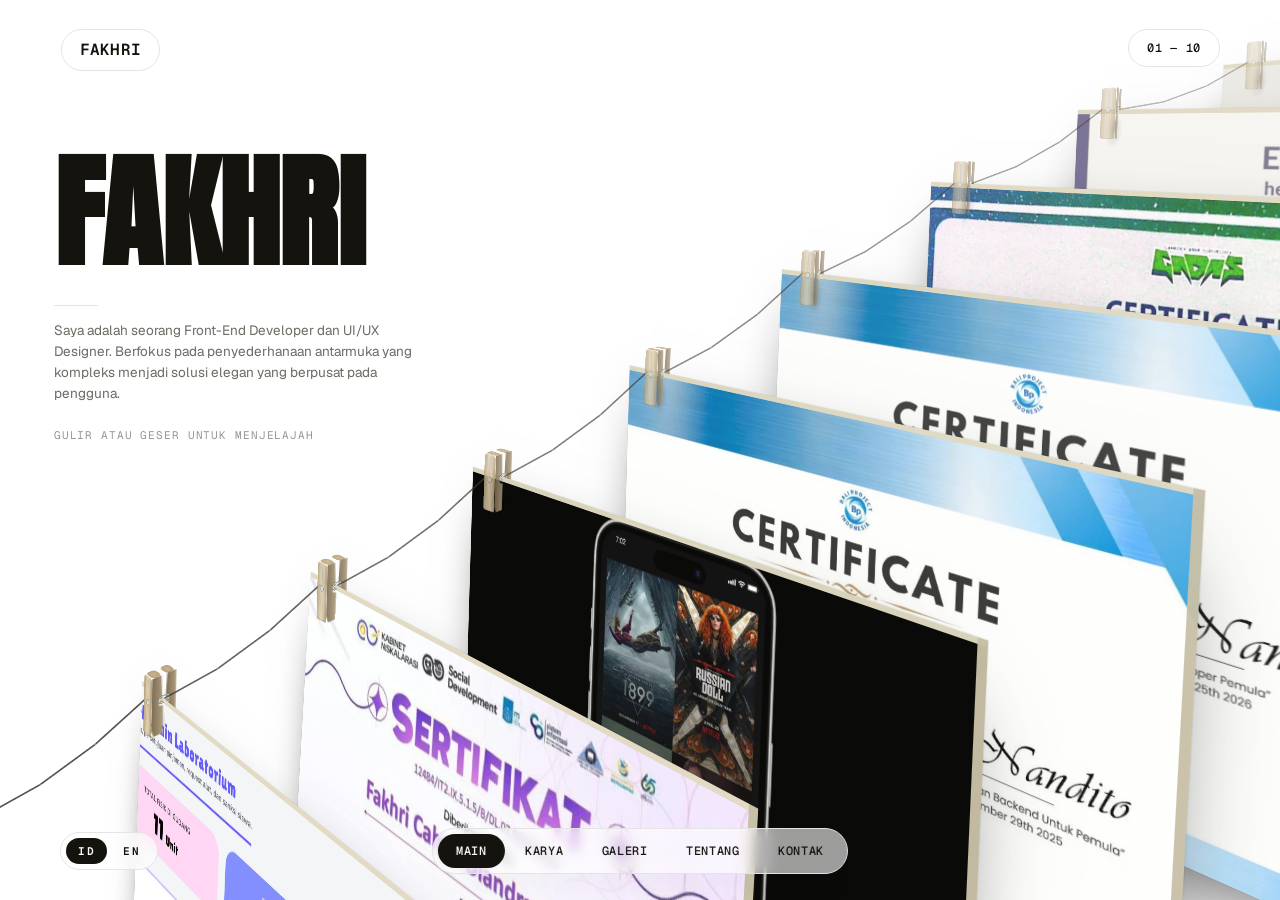
==== commit 7033bc40: "merubah total portofolio" ====
--- a/index.html
+++ b/index.html
@@ -1,2594 +1,121 @@
 <!doctype html>
-<html lang="id" class="scroll-smooth">
+<html lang="id" data-lang="id">
+<head>
+  <meta charset="utf-8">
+  <meta name="viewport" content="width=device-width, initial-scale=1">
+  <title>Fakhri — Front-End &amp; UI/UX</title>
+  <meta name="description" content="Portfolio of Fakhri Cahyo Diandra Nandito. Prints hung on one line in real 3D.">
+  <link rel="canonical" href="https://fakhri.dev/">
+  
+  <!-- Open Graph -->
+  <meta property="og:title" content="Fakhri — Front-End &amp; UI/UX">
+  <meta property="og:description" content="Portfolio of Fakhri Cahyo Diandra Nandito. Prints hung on one line in real 3D.">
+  <meta property="og:image" content="assets/img/og/og-image.webp">
+  <meta property="og:type" content="website">
 
-<head>
-  <meta charset="UTF-8" />
-  <meta name="viewport" content="width=device-width, initial-scale=1.0" />
-  <title>Fakhri Cahyo Diandra Nandito | Front-End & UI/UX Developer</title>
+  <!-- Favicon -->
+  <link rel="icon" href="assets/favicon.svg" type="image/svg+xml">
 
-  <script src="https://cdn.tailwindcss.com"></script>
+  <!-- Font Preloads -->
+  <link rel="preload" href="assets/fonts/Anton.woff2" as="font" type="font/woff2" crossorigin>
+  <link rel="preload" href="assets/fonts/Geist.woff2" as="font" type="font/woff2" crossorigin>
+  <link rel="preload" href="assets/fonts/GeistMono.woff2" as="font" type="font/woff2" crossorigin>
 
-  <script type="importmap">
-    {
-      "imports": {
-        "three": "https://unpkg.com/three@0.186.1/build/three.module.js"
-      }
-    }
-  </script>
+  <!-- LCP Plate Preload -->
+  <link rel="preload" href="assets/img/projects/techinventory.webp" as="image" type="image/webp" fetchpriority="high">
 
-  <link rel="preconnect" href="https://fonts.googleapis.com" />
-  <link rel="preconnect" href="https://fonts.gstatic.com" crossorigin />
-  <link href="https://fonts.googleapis.com/css2?family=Inter:wght@300;400;500;600;700&display=swap" rel="stylesheet" />
+  <!-- Stylesheets -->
+  <link rel="stylesheet" href="assets/css/tokens.css">
+  <link rel="stylesheet" href="assets/css/base.css">
+  <link rel="stylesheet" href="assets/css/chrome.css">
+  <link rel="stylesheet" href="assets/css/home.css?v=9">
+</head>
+<body>
+  <!-- Shell Chrome Components -->
+  <a class="chrome-logo" href="index.html" aria-label="Home" aria-current="page">
+    <span>FAKHRI</span>
+  </a>
 
-  <script>
-    tailwind.config = {
-      theme: {
-        extend: {
-          fontFamily: { sans: ["Inter", "sans-serif"], mono: ["ui-monospace", "SFMono-Regular", "Menlo", "monospace"] },
-          colors: { brand: "#111827", scene: "#07080f" },
-        },
-      },
-    };
-  </script>
-
-  <style>
-    .reveal {
-      opacity: 0;
-      transform: translateY(20px);
-      transition: all 0.7s cubic-bezier(0.16, 1, 0.3, 1);
-    }
-
-    .reveal.active {
-      opacity: 1;
-      transform: translateY(0);
-    }
-
-    /* STUDIO DARK GLASS THEME */
-    .glass-pill {
-      background: rgba(10, 13, 20, 0.65);
-      backdrop-filter: blur(16px);
-      -webkit-backdrop-filter: blur(16px);
-      border: 1px solid rgba(255, 255, 255, 0.1);
-      box-shadow: 0 4px 30px rgba(0, 0, 0, 0.45);
-    }
-
-    #nav-bubble {
-      transition: all 0.4s cubic-bezier(0.25, 1, 0.5, 1);
-    }
-
-    ::-webkit-scrollbar {
-      width: 8px;
-    }
-
-    ::-webkit-scrollbar-track {
-      background: #07080f;
-    }
-
-    ::-webkit-scrollbar-thumb {
-      background: rgba(245, 158, 11, 0.35);
-      border-radius: 4px;
-    }
-
-    ::-webkit-scrollbar-thumb:hover {
-      background: rgba(245, 158, 11, 0.55);
-    }
-
-    /* Bracket mono CTA — satu idiom dengan chip portrait #experience */
-    .cta-bracket {
-      font-family: ui-monospace, SFMono-Regular, Menlo, monospace;
-      display: inline-flex;
-      align-items: center;
-      gap: 0.5rem;
-      padding: 0.8rem 1.4rem;
-      font-size: 0.72rem;
-      letter-spacing: 0.2em;
-      text-transform: uppercase;
-      color: #cbd5e1;
-      border: 1px solid rgba(255, 255, 255, 0.2);
-      border-radius: 0.5rem;
-      background: rgba(10, 13, 20, 0.6);
-      backdrop-filter: blur(10px);
-      -webkit-backdrop-filter: blur(10px);
-      transition: all 0.35s cubic-bezier(0.25, 1, 0.5, 1);
-    }
-    .cta-bracket .brkt { color: #f59e0b; transition: transform 0.35s cubic-bezier(0.25, 1, 0.5, 1); }
-    .cta-bracket:hover {
-      color: #ffffff;
-      border-color: rgba(245, 158, 11, 0.8);
-      background: rgba(245, 158, 11, 0.15);
-      box-shadow: 0 0 30px rgba(245, 158, 11, 0.2);
-    }
-    .cta-bracket:hover .brkt-left { transform: translateX(-2px); }
-    .cta-bracket:hover .brkt-right { transform: translateX(2px); }
-    .cta-bracket:focus-visible {
-      outline: 2px solid #f59e0b;
-      outline-offset: 3px;
-    }
-  
-    /* ========================================================
-       Experience Floating Cards — Cyber-Glass Parade
-       ======================================================== */
-    #experience .float-card {
-      position: absolute;
-      box-sizing: border-box;
-      padding: 0;
-      overflow: hidden;
-      display: flex;
-      flex-direction: column;
-      transform:
-        translateZ(calc(var(--card-z, 0px) * (1 - var(--card-e, 0)) + 120px * var(--card-e, 0)))
-        translate(0, var(--card-float, 0px));
-      border-radius: 1.25rem;
-      background: linear-gradient(150deg, rgba(22, 28, 38, 0.96) 0%, rgba(13, 17, 25, 0.98) 100%);
-      backdrop-filter: blur(24px);
-      -webkit-backdrop-filter: blur(24px);
-      border: 1px solid rgba(255, 255, 255, 0.1);
-      box-shadow: 0 16px 36px -10px rgba(0, 0, 0, 0.8), 0 0 25px rgba(245, 158, 11, 0.04), inset 0 1px 0 rgba(255, 255, 255, 0.12);
-      transition: border-color 0.35s cubic-bezier(0.25, 1, 0.5, 1), box-shadow 0.35s cubic-bezier(0.25, 1, 0.5, 1);
-      cursor: pointer;
-      user-select: none;
-      will-change: transform, opacity, left, top, width, height;
-    }
-
-    #experience .float-card:hover {
-      border-color: rgba(245, 158, 11, 0.65);
-      box-shadow: 0 24px 50px -10px rgba(0, 0, 0, 0.85), 0 0 35px rgba(245, 158, 11, 0.22), inset 0 1px 0 rgba(255, 255, 255, 0.22);
-    }
-
-    #experience .float-card.is-dominant {
-      border-color: rgba(245, 158, 11, 0.85);
-      box-shadow: 0 35px 90px -15px rgba(0, 0, 0, 0.95), 0 0 70px rgba(245, 158, 11, 0.3), inset 0 1px 0 rgba(255, 255, 255, 0.25);
-    }
-
-    #experience .float-card:focus-visible {
-      outline: 2px solid #f59e0b;
-      outline-offset: 3px;
-    }
-
-    /* Ambient glow & Specular top sheen */
-    .card-ambient-glow {
-      position: absolute;
-      inset: -30px;
-      border-radius: 2.5rem;
-      background: radial-gradient(circle at 50% 25%, var(--kind-glow, rgba(245, 158, 11, 0.2)), transparent 70%);
-      opacity: 0.35;
-      pointer-events: none;
-      transition: opacity 0.4s ease;
-    }
-
-    .card-specular-shine {
-      position: absolute;
-      top: 0;
-      left: 0;
-      right: 0;
-      height: 1px;
-      background: linear-gradient(90deg, transparent, rgba(255, 255, 255, 0.45), transparent);
-      pointer-events: none;
-      z-index: 10;
-    }
-
-    /* Kinds Theme Tokens (Harmonized with potraiit.jpg palette) */
-    .float-card[data-kind="hard"] {
-      --kind-color: #38bdf8;
-      --kind-bg: rgba(56, 189, 248, 0.12);
-      --kind-border: rgba(56, 189, 248, 0.3);
-      --kind-glow: rgba(56, 189, 248, 0.25);
-    }
-    .float-card[data-kind="soft"] {
-      --kind-color: #34d399;
-      --kind-bg: rgba(52, 211, 153, 0.12);
-      --kind-border: rgba(52, 211, 153, 0.3);
-      --kind-glow: rgba(52, 211, 153, 0.25);
-    }
-    .float-card[data-kind="tools"] {
-      --kind-color: #fbbf24;
-      --kind-bg: rgba(251, 191, 36, 0.12);
-      --kind-border: rgba(251, 191, 36, 0.3);
-      --kind-glow: rgba(251, 191, 36, 0.25);
-    }
-    .float-card[data-kind="work"] {
-      --kind-color: #f59e0b;
-      --kind-bg: rgba(245, 158, 11, 0.12);
-      --kind-border: rgba(245, 158, 11, 0.3);
-      --kind-glow: rgba(245, 158, 11, 0.25);
-    }
-
-    /* Category Pill */
-    .card-kind-pill {
-      display: inline-flex;
-      align-items: center;
-      gap: 6px;
-      padding: 3px 9px;
-      border-radius: 9999px;
-      font-size: 0.65rem;
-      font-weight: 700;
-      letter-spacing: 0.08em;
-      text-transform: uppercase;
-      color: var(--kind-color);
-      background: var(--kind-bg);
-      border: 1px solid var(--kind-border);
-    }
-    .kind-dot {
-      width: 6px;
-      height: 6px;
-      border-radius: 50%;
-      background: var(--kind-color);
-      box-shadow: 0 0 8px var(--kind-color);
-    }
-
-    /* 1. COMPACT VIEW (Idle State) */
-    .card-view-compact {
-      position: absolute;
-      inset: 0;
-      display: flex;
-      flex-direction: column;
-      padding: 0.65rem;
-      transition: opacity 0.3s cubic-bezier(0.25, 1, 0.5, 1);
-      z-index: 2;
-    }
-    .card-compact-header {
-      display: flex;
-      align-items: center;
-      justify-content: space-between;
-      padding: 0.2rem 0.35rem 0.5rem;
-    }
-    .card-num-badge {
-      font-family: ui-monospace, SFMono-Regular, Menlo, monospace;
-      font-size: 0.65rem;
-      font-weight: 600;
-      color: rgba(255, 255, 255, 0.4);
-      letter-spacing: 0.05em;
-    }
-    .card-compact-media {
-      position: relative;
-      width: 100%;
-      height: 60px;
-      border-radius: 0.65rem;
-      overflow: hidden;
-      background: #070913;
-      border: 1px solid rgba(255, 255, 255, 0.08);
-      flex-shrink: 0;
-    }
-    .card-compact-thumb {
-      width: 100%;
-      height: 100%;
-      object-fit: cover;
-      object-position: center;
-      display: block;
-      transition: transform 0.5s cubic-bezier(0.25, 1, 0.5, 1);
-    }
-    #experience .float-card:hover .card-compact-thumb {
-      transform: scale(1.06);
-    }
-    .card-compact-overlay {
-      position: absolute;
-      inset: 0;
-      background: linear-gradient(to top, rgba(9, 12, 22, 0.85) 0%, rgba(9, 12, 22, 0.1) 50%, transparent 80%);
-      pointer-events: none;
-    }
-    .card-compact-info {
-      padding: 0.35rem 0.2rem 0;
-      display: flex;
-      flex-direction: column;
-      gap: 0.25rem;
-      overflow: hidden;
-    }
-    .card-compact-title {
-      font-size: 0.82rem;
-      font-weight: 700;
-      color: #ffffff;
-      line-height: 1.25;
-      display: -webkit-box;
-      -webkit-line-clamp: 1;
-      -webkit-box-orient: vertical;
-      overflow: hidden;
-    }
-    .card-compact-desc {
-      display: none;
-    }
-    .card-compact-tags {
-      display: flex;
-      flex-wrap: wrap;
-      gap: 4px;
-      margin-top: 1px;
-    }
-    .compact-tag {
-      font-size: 0.58rem;
-      color: #cbd5e1;
-      background: rgba(255, 255, 255, 0.06);
-      border: 1px solid rgba(255, 255, 255, 0.1);
-      padding: 1.5px 5px;
-      border-radius: 4px;
-      white-space: nowrap;
-    }
-
-    /* 2. CINEMATIC HERO VIEW (Approaching State) */
-    .card-view-expanded {
-      position: absolute;
-      inset: 0;
-      padding: 1.5rem;
-      display: flex;
-      flex-direction: column;
-      opacity: 0;
-      pointer-events: none;
-      background: linear-gradient(150deg, rgba(16, 22, 30, 0.97) 0%, rgba(9, 13, 19, 0.98) 100%);
-      backdrop-filter: blur(28px);
-      -webkit-backdrop-filter: blur(28px);
-      border: 1px solid rgba(251, 191, 36, 0.25);
-      border-radius: 1.25rem;
-      transition: opacity 0.35s cubic-bezier(0.25, 1, 0.5, 1);
-      z-index: 5;
-    }
-    .card-expanded-inner {
-      display: flex;
-      width: 100%;
-      height: 100%;
-      gap: 1.75rem;
-    }
-    .card-exp-media-pane {
-      width: 44%;
-      height: 100%;
-      display: flex;
-      flex-direction: column;
-      gap: 0.75rem;
-    }
-    .card-exp-media-box {
-      position: relative;
-      flex: 1;
-      border-radius: 1.15rem;
-      overflow: hidden;
-      background: #060810;
-      border: 1px solid rgba(255, 255, 255, 0.12);
-      box-shadow: 0 15px 35px -10px rgba(0, 0, 0, 0.8), inset 0 0 30px rgba(0, 0, 0, 0.5);
-    }
-    .card-exp-thumb {
-      width: 100%;
-      height: 100%;
-      object-fit: cover;
-      object-position: center;
-      display: block;
-    }
-    .card-exp-media-overlay {
-      position: absolute;
-      inset: 0;
-      background: linear-gradient(to top, rgba(7, 9, 17, 0.85) 0%, transparent 60%);
-      pointer-events: none;
-    }
-    .card-exp-media-badge {
-      position: absolute;
-      top: 12px;
-      left: 12px;
-      display: flex;
-      align-items: center;
-      gap: 6px;
-      padding: 4px 10px;
-      border-radius: 9999px;
-      background: rgba(10, 15, 26, 0.85);
-      backdrop-filter: blur(10px);
-      -webkit-backdrop-filter: blur(10px);
-      border: 1px solid rgba(255, 255, 255, 0.15);
-      font-size: 0.65rem;
-      font-weight: 600;
-      color: #e2e8f0;
-      letter-spacing: 0.04em;
-    }
-    .card-exp-hint {
-      display: flex;
-      align-items: center;
-      gap: 8px;
-      font-size: 0.75rem;
-      color: #94a3b8;
-      padding: 2px 4px;
-    }
-    .card-exp-info-pane {
-      width: 56%;
-      height: 100%;
-      display: flex;
-      flex-direction: column;
-      justify-content: space-between;
-      padding-right: 0.25rem;
-    }
-    .card-exp-header {
-      display: flex;
-      align-items: center;
-      justify-content: space-between;
-      margin-bottom: 0.25rem;
-    }
-    .card-exp-title {
-      font-size: 1.42rem;
-      font-weight: 800;
-      color: #ffffff;
-      letter-spacing: -0.02em;
-      line-height: 1.22;
-      margin-bottom: 0.35rem;
-    }
-    .card-exp-desc {
-      font-size: 0.82rem;
-      color: #cbd5e1;
-      line-height: 1.5;
-      margin-bottom: 0.6rem;
-      display: -webkit-box;
-      -webkit-line-clamp: 3;
-      -webkit-box-orient: vertical;
-      overflow: hidden;
-    }
-    .card-exp-tags-section {
-      margin-top: auto;
-      margin-bottom: 0.75rem;
-    }
-    .card-exp-tags-label {
-      display: block;
-      font-size: 0.66rem;
-      font-weight: 700;
-      text-transform: uppercase;
-      letter-spacing: 0.08em;
-      color: #64748b;
-      margin-bottom: 0.35rem;
-    }
-    .card-exp-tags-list {
-      display: flex;
-      flex-wrap: wrap;
-      gap: 5px;
-    }
-    .exp-tag {
-      display: inline-flex;
-      align-items: center;
-      padding: 3px 8px;
-      border-radius: 7px;
-      font-size: 0.7rem;
-      font-weight: 500;
-      color: #fde68a;
-      background: rgba(245, 158, 11, 0.1);
-      border: 1px solid rgba(245, 158, 11, 0.25);
-      letter-spacing: 0.02em;
-    }
-    .card-exp-btn {
-      display: inline-flex;
-      align-items: center;
-      justify-content: center;
-      gap: 8px;
-      width: 100%;
-      padding: 0.65rem 1rem;
-      border-radius: 0.85rem;
-      background: linear-gradient(135deg, rgba(217, 119, 6, 0.88) 0%, rgba(180, 83, 9, 0.78) 100%);
-      border: 1px solid rgba(251, 191, 36, 0.5);
-      color: #ffffff;
-      font-size: 0.82rem;
-      font-weight: 600;
-      letter-spacing: 0.02em;
-      box-shadow: 0 4px 20px rgba(217, 119, 6, 0.35);
-      transition: all 0.3s cubic-bezier(0.25, 1, 0.5, 1);
-      cursor: pointer;
-    }
-    .card-exp-btn:hover {
-      background: linear-gradient(135deg, rgba(245, 158, 11, 0.95) 0%, rgba(217, 119, 6, 0.9) 100%);
-      border-color: rgba(253, 230, 138, 0.7);
-      box-shadow: 0 6px 28px rgba(245, 158, 11, 0.55);
-      transform: translateY(-1px);
-    }
-
-    /* Horizontal Streaming Tickers (Matching Inspiration Image 2) */
-    @keyframes tickerScrollLeft {
-      0% { transform: translateX(0); }
-      100% { transform: translateX(-50%); }
-    }
-    @keyframes tickerScrollRight {
-      0% { transform: translateX(-50%); }
-      100% { transform: translateX(0); }
-    }
-    .animate-ticker-left {
-      display: inline-flex;
-      white-space: nowrap;
-      width: max-content;
-      animation: tickerScrollLeft 32s linear infinite;
-    }
-    .animate-ticker-right {
-      display: inline-flex;
-      white-space: nowrap;
-      width: max-content;
-      animation: tickerScrollRight 36s linear infinite;
-    }
-    .ticker-ribbon {
-      border-top: 1px solid rgba(255, 255, 255, 0.05);
-      border-bottom: 1px solid rgba(255, 255, 255, 0.05);
-      background: linear-gradient(90deg, transparent, rgba(255, 255, 255, 0.02) 15%, rgba(255, 255, 255, 0.02) 85%, transparent);
-      padding: 0.35rem 0;
-    }
-    @media (prefers-reduced-motion: reduce) {
-      .animate-ticker-left, .animate-ticker-right {
-        animation: none;
-      }
-    }
-
-    #exp-portrait {
-      will-change: opacity, filter, transform;
-      transition: filter 0.2s ease, opacity 0.2s ease;
-    }
-
-    /* Dialog styling */
-    .flip-card-dialog {
-      position: fixed;
-      transform-origin: center center;
-      border: 1px solid rgba(251,191,36,.3);
-      border-radius: 1.5rem;
-      padding: 1.75rem;
-      max-width: min(92vw, 36rem);
-      background: rgba(13,17,24,.97);
-      backdrop-filter: blur(28px); -webkit-backdrop-filter: blur(28px);
-      box-shadow: 0 25px 80px rgba(0,0,0,.85), 0 0 50px rgba(245,158,11,.15);
-      color: #f1f5f9;
-      will-change: transform, opacity;
-    }
-    .flip-card-dialog::backdrop {
-      background: rgba(0,0,0,.7);
-      backdrop-filter: blur(8px); -webkit-backdrop-filter: blur(8px);
-      transition: opacity 0.35s cubic-bezier(0.25,1,0.5,1);
-    }
-    .flip-card-dialog.dialog-closing::backdrop {
-      opacity: 0;
-    }
-    .dialog-header {
-      display: flex;
-      align-items: center;
-      justify-content: space-between;
-      margin-bottom: 1rem;
-    }
-    .dialog-media-wrap {
-      width: 100%;
-      height: 220px;
-      overflow: hidden;
-      border-radius: 1rem;
-      border: 1px solid rgba(255,255,255,0.1);
-      background: #090a10;
-      margin-bottom: 1.25rem;
-      box-shadow: 0 10px 30px rgba(0,0,0,0.5);
-    }
-    #card-dialog-img {
-      width: 100%;
-      height: 100%;
-      object-fit: cover;
-      display: block;
-    }
-    .flip-card-dialog h3 { color: #fff; font-weight: 700; font-size: 1.35rem; margin-bottom: 0.5rem; }
-    .flip-card-dialog p { color: #94a3b8; font-size: 0.92rem; line-height: 1.65; }
-    #card-dialog-close {
-      position: static;
-      width: 2.2rem; height: 2.2rem;
-      border: 1px solid rgba(255,255,255,.1);
-      background: rgba(255,255,255,.06);
-      border-radius: 50%;
-      cursor: pointer; display: flex; align-items: center; justify-content: center;
-      color: #94a3b8; transition: all 0.2s;
-    }
-    #card-dialog-close:hover {
-      background: rgba(255,255,255,.15);
-      color: #fff;
-      transform: scale(1.05);
-    }
-
-    @media (max-width: 768px) {
-      #experience .exp-stage { perspective: 600px !important; }
-      #experience .float-card { width: 195px; }
-      .card-compact-media { height: 100px; }
-      .dialog-media-wrap { height: 160px; }
-      .card-view-expanded { padding: 1rem; overflow-y: auto; }
-      .card-expanded-inner { flex-direction: column; gap: 0.75rem; }
-      .card-exp-media-pane { width: 100%; height: 140px; flex-shrink: 0; }
-      .card-exp-info-pane { width: 100%; padding-right: 0; }
-      .card-exp-title { font-size: 1.18rem; margin-bottom: 0.35rem; }
-      .card-exp-desc { font-size: 0.78rem; line-height: 1.5; margin-bottom: 0.75rem; }
-      .card-exp-tags-section { margin-bottom: 0.75rem; }
-      .exp-tag { font-size: 0.65rem; padding: 3px 8px; }
-      .card-exp-btn { padding: 0.6rem 1rem; font-size: 0.78rem; }
-    }
-    
-  </style>
-</head>
-
-<body class="bg-[#07080f] text-slate-200 antialiased selection:bg-amber-500/30 selection:text-white relative">
-
-  <div class="fixed w-full top-6 z-50 flex flex-col items-center px-6 transition-all duration-300">
-
-    <div class="max-w-6xl w-full flex items-center justify-between">
-      <a href="#" id="fakhri"
-        class="text-white hover:text-amber-300 transition-colors flex items-center gap-1.5 drop-shadow-md z-10 text-lg font-bold tracking-tight">
-        <span>Fakhri C.D.N</span>
-        <span class="w-1.5 h-1.5 rounded-full bg-amber-400 shadow-[0_0_8px_rgba(251,191,36,0.8)]"></span>
-      </a>
-
-      <nav id="main-nav" class="glass-pill rounded-full p-1.5 hidden lg:flex items-center shadow-lg relative right-6 border border-white/10">
-        <div id="nav-bubble" class="absolute top-1.5 bottom-1.5 left-1.5 bg-amber-400/90 rounded-full shadow-sm z-0 w-0"></div>
-
-        <a href="#about"
-          class="nav-link relative z-10 text-slate-300 px-5 py-2 rounded-full text-sm font-semibold tracking-wide transition-colors"
-          data-i18n="navAbout">Tentang</a>
-        <a href="#experience"
-          class="nav-link relative z-10 text-slate-300 px-5 py-2 rounded-full text-sm font-medium hover:text-amber-300 transition-colors tracking-wide"
-          data-i18n="navExpertise">Keahlian</a>
-        <a href="#work"
-          class="nav-link relative z-10 text-slate-300 px-5 py-2 rounded-full text-sm font-medium hover:text-amber-300 transition-colors tracking-wide"
-          data-i18n="navWork">Karya</a>
-        <a href="#contact"
-          class="nav-link relative z-10 text-slate-300 px-5 py-2 rounded-full text-sm font-medium hover:text-amber-300 transition-colors tracking-wide"
-          data-i18n="navContact">Kontak</a>
-
-        <div
-          class="lang-toggle-btn relative z-10 flex items-center gap-2 pl-4 pr-3 text-slate-300 text-sm font-medium cursor-pointer border-l border-white/15 ml-1 hover:text-amber-300 transition-colors">
-          <img src="https://flagcdn.com/w20/id.png" alt="Language"
-            class="lang-flag w-5 h-auto rounded-sm shadow-sm opacity-90">
-          <span class="lang-text tracking-wide w-[28px] text-center">IDN</span>
-          <svg class="w-4 h-4 mt-0.5" fill="none" stroke="currentColor" viewBox="0 0 24 24">
-            <path stroke-linecap="round" stroke-linejoin="round" stroke-width="2"
-              d="M8 7h12m0 0l-4-4m4 4l-4 4m0 6H4m0 0l4 4m-4-4l4-4"></path>
-          </svg>
-        </div>
-      </nav>
-
-      <button id="mobile-menu-btn" class="lg:hidden text-white drop-shadow-md focus:outline-none z-10">
-        <svg class="w-8 h-8" fill="none" stroke="currentColor" viewBox="0 0 24 24">
-          <path stroke-linecap="round" stroke-linejoin="round" stroke-width="2" d="M4 6h16M4 12h16M4 18h16"></path>
-        </svg>
-      </button>
-    </div>
-
-    <div id="mobile-menu"
-      class="lg:hidden w-full max-w-md mt-4 glass-pill rounded-2xl p-4 flex flex-col gap-2 opacity-0 pointer-events-none -translate-y-4 transition-all duration-300 transform shadow-xl origin-top">
-      <a href="#about"
-        class="mobile-link text-slate-300 font-semibold text-center py-3 rounded-xl hover:bg-white/10 hover:text-amber-300 transition-colors"
-        data-i18n="navAbout">Tentang</a>
-      <a href="#experience"
-        class="mobile-link text-slate-300 font-medium text-center py-3 rounded-xl hover:bg-white/10 hover:text-amber-300 transition-colors"
-        data-i18n="navExpertise">Keahlian</a>
-      <a href="#work"
-        class="mobile-link text-slate-300 font-medium text-center py-3 rounded-xl hover:bg-white/10 hover:text-amber-300 transition-colors"
-        data-i18n="navWork">Karya</a>
-      <a href="#contact"
-        class="mobile-link text-slate-300 font-medium text-center py-3 rounded-xl hover:bg-white/10 hover:text-amber-300 transition-colors"
-        data-i18n="navContact">Kontak</a>
-      <div class="h-px bg-white/10 my-1"></div>
-      <div
-        class="lang-toggle-btn flex justify-center items-center gap-3 text-slate-300 font-bold py-3 rounded-xl cursor-pointer hover:bg-white/10 hover:text-amber-300 transition-colors">
-        <img src="https://flagcdn.com/w20/id.png" alt="Language" class="lang-flag w-6 h-auto rounded-sm shadow-sm">
-        <span class="lang-text tracking-wide">IDN</span>
-        <svg class="w-5 h-5" fill="none" stroke="currentColor" viewBox="0 0 24 24">
-          <path stroke-linecap="round" stroke-linejoin="round" stroke-width="2"
-            d="M8 7h12m0 0l-4-4m4 4l-4 4m0 6H4m0 0l4 4m-4-4l4-4"></path>
-        </svg>
-      </div>
-    </div>
+  <div class="chrome-status" role="status">
+    <span data-i18n="statusHome">Open to work</span>
   </div>
 
-  <section id="about"
-    class="scroll-section min-h-screen flex items-center pt-20 relative bg-brand bg-cover bg-center bg-no-repeat overflow-hidden"
-    style="background-image: url(&quot;setup pertama.png&quot;)">
-    <!-- Dark Studio Overlay -->
-    <div class="absolute inset-0 bg-[#07080f]/85 z-0"></div>
+  <nav class="chrome-nav" aria-label="Main">
+    <a href="index.html" aria-current="page" data-i18n="navMain">Main</a>
+    <a href="work.html" data-i18n="navWork">Work</a>
+    <a href="gallery.html" data-i18n="navGallery">Gallery</a>
+    <a href="about.html" data-i18n="navAbout">About</a>
+    <a href="contact.html" data-i18n="navContact">Contact</a>
+  </nav>
 
-    <!-- Atmospheric Glow (Single subtle amber ambient - anti-slop rule) -->
-    <div class="absolute top-1/4 right-[15%] w-[480px] h-[340px] bg-amber-600/10 rounded-full blur-[120px] pointer-events-none z-0"></div>
+  <div class="chrome-lang" role="group" aria-label="Language">
+    <button type="button" data-lang="id" aria-pressed="true">ID</button>
+    <button type="button" data-lang="en" aria-pressed="false">EN</button>
+  </div>
 
-    <div class="max-w-5xl mx-auto px-6 w-full reveal relative z-10">
-      <div class="inline-flex items-center gap-2 px-3.5 py-1.5 rounded-full text-xs font-mono uppercase tracking-[0.2em] text-amber-400 bg-amber-500/10 border border-amber-500/20 mb-6 shadow-[0_0_15px_rgba(245,158,11,0.15)]">
-        <span class="w-1.5 h-1.5 rounded-full bg-amber-400 animate-pulse"></span>
-        <span>Fakhri Cahyo Diandra Nandito</span>
-      </div>
-      <h1 class="text-4xl sm:text-6xl md:text-7xl font-extrabold leading-[1.05] tracking-tight mb-6 text-white">
-        <span data-i18n="heroTitle1">Merancang pengalaman <br class="hidden md:block" /></span>
-        <span class="text-slate-400" data-i18n="heroTitle2">digital yang bermakna.</span>
-      </h1>
-      <p class="text-base sm:text-lg text-slate-300 max-w-2xl leading-relaxed mb-10" data-i18n="heroDesc">
-        Saya adalah seorang Front-End Developer dan UI/UX Designer. Berfokus pada penyederhanaan antarmuka yang kompleks
-        menjadi solusi elegan yang berpusat pada pengguna.
-      </p>
-      <a href="#contact"
-        class="cta-bracket group">
-        <span class="brkt brkt-left text-amber-400 font-mono">[</span>
-        <span class="tracking-[0.2em] font-mono" data-i18n="heroBtn">MULAI DISKUSI</span>
-        <span class="brkt brkt-right text-amber-400 font-mono">]</span>
-      </a>
-    </div>
-  </section>
+  <!-- Main Content -->
+  <main>
+    <section class="hang-stage" id="hang-stage" aria-label="Fakhri — a hang of prints. Use arrow keys to move along the line.">
+      <!-- 3D Scene -->
+      <div class="hang-scene" id="hang-scene" aria-hidden="true"></div>
 
-  <!-- SKILLS & EXPERIENCE FLOATING CARDS SECTION (MATCHING INSPIRATION IMAGE 2) -->
-  <section id="experience" class="scroll-section relative bg-[#0a0d14] text-white"
-           style="height: 400vh;">
-    <!-- Sticky Viewport -->
-    <div id="exp-sticky" class="sticky top-0 h-screen w-full overflow-hidden flex flex-col justify-between">
-      
-      <!-- Atmospheric Glow (Cinematic Studio Teal & Warm Amber) -->
-      <div class="absolute inset-0 pointer-events-none overflow-hidden z-0">
-        <div class="absolute top-[8%] left-1/2 -translate-x-1/2 w-[640px] h-[400px] bg-cyan-600/10 rounded-full blur-[130px]"></div>
-        <div class="absolute bottom-[12%] left-1/3 w-[520px] h-[360px] bg-amber-600/10 rounded-full blur-[110px]"></div>
-      </div>
-
-      <!-- Horizontal Streaming Ticker Tapes (Matching Inspiration Image 2) -->
-      <div class="absolute inset-0 pointer-events-none z-[1] overflow-hidden flex flex-col justify-around pt-36 pb-20 opacity-25 select-none">
-        <!-- Ticker 1: Left to Right -->
-        <div class="ticker-ribbon overflow-hidden whitespace-nowrap">
-          <div class="animate-ticker-left font-mono text-[11px] md:text-xs tracking-[0.25em] text-slate-400 uppercase">
-            <span>■ ■ &nbsp; TURNING COMPLEXITY INTO CLARITY &nbsp; ■ ■ &nbsp; FRONT-END ARCHITECTURE &nbsp; ■ ■ &nbsp; CREATIVE CODE &nbsp; ■ ■ &nbsp; TURNING COMPLEXITY INTO CLARITY &nbsp; ■ ■ &nbsp; FRONT-END ARCHITECTURE &nbsp; ■ ■ &nbsp; CREATIVE CODE &nbsp;</span>
-            <span>■ ■ &nbsp; TURNING COMPLEXITY INTO CLARITY &nbsp; ■ ■ &nbsp; FRONT-END ARCHITECTURE &nbsp; ■ ■ &nbsp; CREATIVE CODE &nbsp; ■ ■ &nbsp; TURNING COMPLEXITY INTO CLARITY &nbsp; ■ ■ &nbsp; FRONT-END ARCHITECTURE &nbsp; ■ ■ &nbsp; CREATIVE CODE &nbsp;</span>
-          </div>
-        </div>
-        <!-- Ticker 2: Right to Left -->
-        <div class="ticker-ribbon overflow-hidden whitespace-nowrap">
-          <div class="animate-ticker-right font-mono text-[11px] md:text-xs tracking-[0.25em] text-slate-400 uppercase">
-            <span>■ ■ &nbsp; UI/UX DESIGN &amp; PROTOTYPING &nbsp; ■ ■ &nbsp; DESIGN SYSTEMS &nbsp; ■ ■ &nbsp; HIGH PERFORMANCE WEB &nbsp; ■ ■ &nbsp; UI/UX DESIGN &amp; PROTOTYPING &nbsp; ■ ■ &nbsp; DESIGN SYSTEMS &nbsp; ■ ■ &nbsp; HIGH PERFORMANCE WEB &nbsp;</span>
-            <span>■ ■ &nbsp; UI/UX DESIGN &amp; PROTOTYPING &nbsp; ■ ■ &nbsp; DESIGN SYSTEMS &nbsp; ■ ■ &nbsp; HIGH PERFORMANCE WEB &nbsp; ■ ■ &nbsp; UI/UX DESIGN &amp; PROTOTYPING &nbsp; ■ ■ &nbsp; DESIGN SYSTEMS &nbsp; ■ ■ &nbsp; HIGH PERFORMANCE WEB &nbsp;</span>
-          </div>
-        </div>
-        <!-- Ticker 3: Left to Right -->
-        <div class="ticker-ribbon overflow-hidden whitespace-nowrap">
-          <div class="animate-ticker-left font-mono text-[11px] md:text-xs tracking-[0.25em] text-slate-400 uppercase">
-            <span>■ ■ &nbsp; RESPONSIVE SYSTEMS &nbsp; ■ ■ &nbsp; SYSTEM LOGIC &amp; ARCHITECTURE &nbsp; ■ ■ &nbsp; ACCESSIBLE &amp; SCALABLE &nbsp; ■ ■ &nbsp; RESPONSIVE SYSTEMS &nbsp; ■ ■ &nbsp; SYSTEM LOGIC &amp; ARCHITECTURE &nbsp; ■ ■ &nbsp; ACCESSIBLE &amp; SCALABLE &nbsp;</span>
-            <span>■ ■ &nbsp; RESPONSIVE SYSTEMS &nbsp; ■ ■ &nbsp; SYSTEM LOGIC &amp; ARCHITECTURE &nbsp; ■ ■ &nbsp; ACCESSIBLE &amp; SCALABLE &nbsp; ■ ■ &nbsp; RESPONSIVE SYSTEMS &nbsp; ■ ■ &nbsp; SYSTEM LOGIC &amp; ARCHITECTURE &nbsp; ■ ■ &nbsp; ACCESSIBLE &amp; SCALABLE &nbsp;</span>
+      <!-- Editorial Intro & Dynamic Swap Area (Farline Exact) -->
+      <div class="hang-intro">
+        <h1 class="hang-title">FAKHRI</h1>
+        <div class="hang-meta">
+          <span class="hang-rule" id="hang-rule"></span>
+          <div class="hang-swap" id="hang-swap" data-out="false">
+            <p class="hang-desc" id="hang-desc" data-i18n="heroDesc">Saya adalah seorang Front-End Developer dan UI/UX Designer. Berfokus pada penyederhanaan antarmuka yang kompleks menjadi solusi elegan yang berpusat pada pengguna.</p>
+            <div class="hang-cue" id="hang-cue" data-i18n="heroCue">Gulir atau geser untuk menjelajah</div>
           </div>
         </div>
       </div>
 
-      <!-- Section Header -->
-      <div id="exp-header" class="max-w-4xl mx-auto px-6 pt-16 md:pt-20 pb-2 text-center relative z-20 pointer-events-none transition-all duration-300">
-        <div class="inline-flex items-center gap-2 px-3 py-1 rounded-full text-[11px] font-semibold tracking-wider uppercase text-amber-400 bg-amber-500/10 border border-amber-500/20 mb-2 shadow-[0_0_15px_rgba(245,158,11,0.15)]">
-          <span class="w-1.5 h-1.5 rounded-full bg-amber-400 animate-pulse"></span>
-          <span data-i18n="expBadge">Keahlian &amp; Rekam Jejak</span>
-        </div>
-        <h2 class="text-2xl md:text-4xl font-extrabold tracking-tight text-white drop-shadow-sm" data-i18n="expSectionTitle">Keahlian &amp; Pengalaman</h2>
-        <p class="text-xs md:text-sm text-gray-400 mt-1 max-w-lg mx-auto" data-i18n="expSectionSubtitle">Eksplorasi spektrum kemampuan teknis, perangkat kerja, dan pengalaman kolaboratif.</p>
-      </div>
+      <!-- Counter HUD -->
+      <span class="hang-counter" id="hang-counter" aria-hidden="true">01 — 10</span>
 
-      <!-- 3D Stage Container (mengisi viewport, perspective di sini) -->
-      <div class="exp-stage absolute inset-0" style="transform-style: preserve-3d; perspective: 1200px;">
-        
-        <!-- Silhouette Cutout: portait.png (Matching Inspiration Image 2 - Grounded Center-Bottom) -->
-        <div id="exp-portrait" class="absolute left-1/2 bottom-0 -translate-x-1/2 z-10 pointer-events-none flex flex-col items-center justify-end select-none origin-bottom">
-          <!-- Studio Spotlight Glow behind head/shoulders -->
-          <div class="absolute top-[14%] left-1/2 -translate-x-1/2 w-[340px] md:w-[480px] h-[340px] md:h-[480px] rounded-full bg-gradient-to-t from-transparent via-cyan-500/15 to-amber-500/20 blur-[90px] pointer-events-none -z-10"></div>
-          
-          <!-- Cutout Image: portait.png -->
-          <img src="portait.png" alt="Fakhri Cahyo Diandra Nandito"
-               class="h-[50vh] md:h-[62vh] max-h-[620px] w-auto object-contain object-bottom drop-shadow-[0_25px_60px_rgba(0,0,0,0.95)] transition-transform duration-300 pointer-events-none" />
-
-          <!-- Interactive Action Buttons on Lower Torso (Matching Inspiration Image 2) -->
-          <div class="absolute bottom-5 md:bottom-8 left-1/2 -translate-x-1/2 z-20 flex items-center justify-center gap-3 md:gap-4 pointer-events-auto whitespace-nowrap">
-            <a href="#work" class="group px-3.5 md:px-5 py-1.5 md:py-2 rounded-lg text-[10px] md:text-xs font-mono uppercase tracking-[0.2em] text-slate-300 hover:text-white border border-white/20 hover:border-amber-400/80 bg-[#0a0d14]/90 hover:bg-amber-500/20 backdrop-blur-md transition-all shadow-[0_4px_25px_rgba(0,0,0,0.7)] flex items-center gap-1.5 whitespace-nowrap">
-              <span class="text-amber-400 group-hover:translate-x-[-2px] transition-transform">[</span>
-              <span data-i18n="heroStartProject">START A PROJECT</span>
-              <span class="text-amber-400 group-hover:translate-x-[2px] transition-transform">]</span>
-            </a>
-            <a href="#contact" class="group px-3.5 md:px-5 py-1.5 md:py-2 rounded-lg text-[10px] md:text-xs font-mono uppercase tracking-[0.2em] text-slate-300 hover:text-white border border-white/20 hover:border-cyan-400/80 bg-[#0a0d14]/90 hover:bg-cyan-500/20 backdrop-blur-md transition-all shadow-[0_4px_25px_rgba(0,0,0,0.7)] flex items-center gap-1.5 whitespace-nowrap">
-              <span class="text-cyan-400 group-hover:translate-x-[-2px] transition-transform">[</span>
-              <span data-i18n="heroGetInTouch">GET IN TOUCH</span>
-              <span class="text-cyan-400 group-hover:translate-x-[2px] transition-transform">]</span>
-            </a>
-          </div>
-        </div>
-
-        <!-- 11 Float Cards rendered by initFloatCards() -->
-      </div>
-    </div>
-    <!-- sr-only Semantic Fallback -->
-    <div class="sr-only">
-      <h2>Keahlian &amp; Pengalaman Fakhri Cahyo Diandra Nandito</h2>
-      <ul>
-        <li>Front-End Development</li><li>UI/UX Design</li>
-        <li>Problem Solving</li><li>Team Collaboration</li><li>Fast Adaptation</li>
-        <li>Visual Studio Code</li><li>Figma</li><li>Canva</li>
-        <li>Pengalaman Magang &amp; Industri</li>
-        <li>Kepemimpinan &amp; Organisasi</li>
-        <li>Partisipasi &amp; Workshop Aktif</li>
-      </ul>
-    </div>
-  </section>
-
-  <!-- 3D ORBIT SHOWCASE SECTION: KARYA & SERTIFIKASI (MATCHING INSPIRATION IMAGE 1) -->
-  <section id="work" class="scroll-section relative h-[400vh] bg-[#0a0d14] text-white">
-    <div class="sticky top-0 h-screen w-full overflow-hidden select-none">
-      
-      <!-- 3D WebGL Canvas -->
-      <canvas id="orb-canvas" class="absolute inset-0 w-full h-full block z-0 outline-none touch-pan-y" style="touch-action: pan-y;"></canvas>
-
-      <!-- Atmospheric Ambient Lighting & Glows (Cyan & Warm Amber) -->
-      <div class="absolute inset-0 pointer-events-none z-[1] overflow-hidden">
-        <div class="absolute -top-[12%] right-[10%] w-[720px] h-[520px] bg-cyan-600/10 rounded-full blur-[140px]"></div>
-        <div class="absolute -bottom-[10%] right-[20%] w-[620px] h-[420px] bg-amber-600/10 rounded-full blur-[130px]"></div>
-      </div>
-
-      <!-- Main Editorial Layout: Left Side Content & Active HUD (Matching Image 1) -->
-      <div class="relative z-10 h-full w-full max-w-7xl mx-auto px-6 md:px-12 flex flex-col justify-between py-20 md:py-24 pointer-events-none">
-        
-        <!-- Left Side: Editorial Typography -->
-        <div class="max-w-2xl pt-2 md:pt-4">
-          <div class="inline-flex items-center gap-2 px-3.5 py-1.5 rounded-full bg-white/5 border border-amber-500/25 backdrop-blur-md text-xs font-semibold tracking-widest uppercase text-amber-300 shadow-sm mb-4 md:mb-6">
-            <span class="w-1.5 h-1.5 rounded-full bg-amber-400 animate-pulse"></span>
-            <span data-i18n="workBadge">Karya Unggulan &amp; Prestasi</span>
-          </div>
-          
-          <h2 class="text-4xl sm:text-5xl md:text-6xl lg:text-7xl font-black uppercase tracking-tight text-white leading-[0.95] drop-shadow-md whitespace-nowrap" data-i18n="workHeadline">
-            WORK THAT<br/>
-            BEGINS WITH<br/>
-            <span class="text-transparent bg-clip-text bg-gradient-to-r from-amber-300 via-amber-100 to-slate-400">STRATEGY.</span>
-          </h2>
-          
-          <p class="text-xs md:text-sm text-gray-400 mt-4 md:mt-6 max-w-md leading-relaxed hidden sm:block" data-i18n="workSubtitle">
-            Jelajahi karya pilihan dan sertifikasi keahlian dalam rotasi interaktif 3D yang mengelilingi pusat gravitasi digital.
-          </p>
-        </div>
-
-        <!-- Left Side Bottom: Active Card Information & Action Link -->
-        <div class="max-w-md w-full pointer-events-auto pb-2 md:pb-4">
-          <div class="bg-[#0d1219]/90 border border-white/10 backdrop-blur-xl rounded-2xl p-5 shadow-2xl transition-all duration-300">
-            <div class="flex items-center justify-between w-full border-b border-white/10 pb-2.5 mb-3">
-              <div class="flex items-center gap-2">
-                <span id="orb-counter" class="text-xs font-mono font-bold tracking-wider text-amber-400 bg-amber-500/10 border border-amber-500/20 px-2.5 py-0.5 rounded-full">01 / 08</span>
-                <span id="orb-kind" class="text-[10px] uppercase font-bold tracking-wider text-cyan-400 bg-cyan-500/10 px-2 py-0.5 rounded border border-cyan-500/20">Project</span>
-              </div>
-              <span id="orb-tag" class="text-xs font-semibold text-slate-300 tracking-wide">Full-Stack</span>
-            </div>
-
-            <h3 id="orb-title" class="text-lg md:text-xl font-bold text-white tracking-tight line-clamp-1 w-full">
-              TechInventory System
-            </h3>
-
-            <div id="orb-hint-box" class="mt-3 flex items-center gap-2 text-xs text-gray-300 font-medium w-full">
-              <span id="orb-hint-icon">
-                <svg class="w-4 h-4 text-amber-400 inline" fill="none" stroke="currentColor" viewBox="0 0 24 24"><path stroke-linecap="round" stroke-linejoin="round" stroke-width="2" d="M10 6H6a2 2 0 00-2 2v10a2 2 0 002 2h10a2 2 0 002-2v-4M14 4h6m0 0v6m0-6L10 14"></path></svg>
-              </span>
-              <span id="orb-hint-text">Klik kartu untuk membuka repositori GitHub</span>
-            </div>
-          </div>
-
-          <!-- Scroll Indicator Hint -->
-          <div class="mt-3 flex items-center gap-2 text-[11px] text-gray-500 uppercase tracking-widest pointer-events-none">
-            <span data-i18n="orbScrollHint">Gulir untuk memutar</span>
-            <svg class="w-3.5 h-3.5 text-amber-400 animate-bounce" fill="none" stroke="currentColor" viewBox="0 0 24 24"><path stroke-linecap="round" stroke-linejoin="round" stroke-width="2" d="M19 14l-7 7m0 0l-7-7m7 7V3"></path></svg>
-          </div>
-        </div>
-
-      </div>
-
-      <!-- Semantic Screen-Reader & Search Engine Fallback -->
+      <!-- Accessible Semantic List -->
       <div class="sr-only">
-        <h2>Daftar Karya &amp; Sertifikasi Fakhri Cahyo Diandra Nandito</h2>
+        <h2>Karya &amp; Sertifikasi Fakhri Cahyo Diandra Nandito</h2>
         <ul>
-          <li>
-            <a href="https://github.com/chikka-creator/TechInventory.git">TechInventory System - Full-Stack Inventory Management System</a>
-          </li>
-          <li>SIMETRI 2025 - UI/UX Design (Departemen Sistem Informasi ITS)</li>
-          <li>
-            <a href="https://www.figma.com/design/rnLD3kSvpWiQDQYp0hYRto/Study-Case-Kel-8?node-id=0-1&amp;t=dwrDat1ogs7I355f-1">Streaming App UI - Mobile-First Redesign in Figma</a>
-          </li>
-          <li>Dasar Frontend &amp; Backend - Bali Project Indonesia</li>
-          <li>Coming Soon - Upcoming Project</li>
-          <li>AI untuk Software Developer - Webinar Ngoding di Era AI (Bali Project Indonesia)</li>
-          <li>Global Game Jam 2025 - GADAS &amp; Universitas Ciputra Surabaya</li>
-          <li>English Discoveries - TOEIC Excellence Program Edusoft Ltd. ETS</li>
+          <li><a href="https://github.com/chikka-creator/TechInventory.git">TechInventory System — Full-Stack Project</a></li>
+          <li>SIMETRI 2025 — UI/UX Design Certificate (Departemen SI ITS)</li>
+          <li><a href="https://www.figma.com/design/rnLD3kSvpWiQDQYp0hYRto/Study-Case-Kel-8">Streaming App UI — Mobile-First Design</a></li>
+          <li>Dasar Frontend &amp; Backend — Web Dev Certificate (Bali Project Indonesia)</li>
+          <li>AI untuk Software Developer — Artificial Intelligence Certificate (Bali Project Indonesia)</li>
+          <li>Global Game Jam 2025 — Game Dev Certificate (GADAS &amp; Ciputra Univ.)</li>
+          <li>English Discoveries — Language Certificate (Edusoft Ltd.)</li>
+          <li>Data Science Expo — Data Science Certificate (PENS)</li>
+          <li>Seminar Sekolah Kedinasan — Career Prep Certificate (LKP Science Society)</li>
+          <li>Entrepreneur Fest 2026 — Entrepreneurship Certificate</li>
         </ul>
       </div>
 
-    </div>
-  </section>
+      <!-- No-JS / WebGL Fallback -->
+      <noscript>
+        <div class="hang-fallback">
+          <h2>Karya &amp; Sertifikasi</h2>
+          <ul>
+            <li><a href="https://github.com/chikka-creator/TechInventory.git">TechInventory System — Full-Stack</a></li>
+            <li>SIMETRI 2025 — UI/UX Design</li>
+            <li><a href="https://www.figma.com/design/rnLD3kSvpWiQDQYp0hYRto/Study-Case-Kel-8">Streaming App UI — Mobile-First</a></li>
+            <li>Dasar Frontend &amp; Backend — Web Dev</li>
+            <li>AI untuk Software Developer — Artificial Intelligence</li>
+            <li>Global Game Jam 2025 — Game Dev</li>
+            <li>English Discoveries — Language</li>
+            <li>Data Science Expo — Data Science</li>
+            <li>Seminar Sekolah Kedinasan — Career Prep</li>
+            <li>Entrepreneur Fest 2026 — Entrepreneurship</li>
+          </ul>
+        </div>
+      </noscript>
+    </section>
+  </main>
 
-  <footer id="contact" class="scroll-section relative bg-[#07080f] py-24 border-t border-white/5 overflow-hidden">
-    <!-- Ambient Glow (Single subtle cyan ambient - anti-slop rule) -->
-    <div class="absolute bottom-0 left-1/2 -translate-x-1/2 w-[560px] h-[300px] bg-cyan-600/10 rounded-full blur-[120px] pointer-events-none z-0"></div>
-
-    <div class="max-w-5xl mx-auto px-6 text-center reveal relative z-10">
-      <div class="inline-flex items-center gap-2 px-3.5 py-1.5 rounded-full text-xs font-mono uppercase tracking-[0.2em] text-amber-400 bg-amber-500/10 border border-amber-500/20 mb-6 shadow-[0_0_15px_rgba(245,158,11,0.15)]">
-        <span class="w-1.5 h-1.5 rounded-full bg-amber-400 animate-pulse"></span>
-        <span data-i18n="contactBadge">Mari Terhubung</span>
-      </div>
-
-      <h2 class="text-4xl sm:text-5xl md:text-6xl font-extrabold uppercase tracking-tight leading-[1.05] mb-6 text-white whitespace-nowrap"
-        data-i18n="contactHeadline" data-i18n-html="true">
-        LET'S BUILD<br />
-        <span class="text-transparent bg-clip-text bg-gradient-to-r from-amber-300 via-amber-100 to-slate-400">SOMETHING.</span>
-      </h2>
-
-      <p class="text-slate-400 mb-10 max-w-xl mx-auto text-sm leading-relaxed" data-i18n="contactDesc">
-        Mencari developer yang memahami bagaimana menghubungkan design logic dengan kode yang bersih dan terstruktur?
-        Mari terhubung untuk proyek Anda selanjutnya.
-      </p>
-
-      <a href="mailto:ditofakhri3@gmail.com"
-        class="cta-bracket group"
-        aria-label="Kirim email ke ditofakhri3@gmail.com">
-        <span class="brkt brkt-left text-amber-400 font-mono">[</span>
-        <span class="tracking-[0.15em] font-mono" data-i18n="contactBtn">ditofakhri3@gmail.com</span>
-        <span class="brkt brkt-right text-amber-400 font-mono">]</span>
-      </a>
-
-      <!-- Social Links -->
-      <div class="mt-14 flex items-center justify-center gap-4 flex-wrap">
-        <a href="https://github.com/chikka-creator" target="_blank" rel="noopener noreferrer"
-          aria-label="GitHub Fakhri C.D.N"
-          class="group flex items-center gap-2.5 px-4 py-2.5 rounded-xl border border-white/10 bg-white/[0.03] hover:border-amber-500/50 hover:bg-amber-500/10 transition-all">
-          <svg class="w-[18px] h-[18px] text-slate-400 group-hover:text-amber-400 transition-colors" fill="currentColor" viewBox="0 0 24 24" aria-hidden="true"><path d="M12 0C5.37 0 0 5.37 0 12c0 5.31 3.435 9.795 8.205 11.385.6.105.825-.255.825-.57 0-.285-.015-1.23-.015-2.235-3.015.555-3.795-.735-4.035-1.41-.135-.345-.72-1.41-1.5-1.695-.255-.12-.555-.615-.555-1.395 0-.66.24-1.095.585-1.38.18-.15.54-.24.93-.24.27 0 .63.045.99.135.51.135 1.17.54 1.62 1.08.42.54.855 1.245 1.245 1.65.345.36.72.555 1.23.555.72 0 1.305-.615 1.305-1.5 0-.45-.15-.99-.465-1.575.21-.105.645-.09 1.11.06 1.98.75 3.09 1.245 3.09 2.04 0 .69-.48 1.05-1.245 1.05-.33 0-.675-.045-1.02-.135-.39-.105-.78-.24-1.17-.42l-.12-.045c-.075-.03-.15-.045-.225-.045-.15 0-.27.105-.27.255 0 .24.435 1.32 1.05 2.01.495.555 1.245 1.05 2.16 1.05.27 0 .54-.03.81-.09.585-.15 1.17-.435 1.695-.81 1.11-.735 1.86-2.475 1.86-4.17 0-.33-.015-.66-.045-1.005-.735-.93-1.95-1.905-3.06-2.595 1.71.285 3.24.285 4.245.285 2.25 0 4.095-1.095 4.095-2.73 0-3.225-3.87-5.565-8.28-5.565C5.955 3.03 3.27 5.055 3.27 7.98c0 .495.075.96.195 1.38-.945.75-1.545 1.86-1.545 3.24 0 2.07 1.86 3.75 4.14 3.75.18 0 .465-.015.735-.03.315-.03.6-.045.87-.045.09 0 .165.015.165.045v.135c-.15.15-.585.555-1.245.81-1.44.585-3.87 1.245-4.92 1.245C1.8 20.175 0 17.475 0 15.06 0 6.72 5.37 0 12 0z"/></svg>
-          <span class="text-xs font-mono uppercase tracking-[0.15em] text-slate-400 group-hover:text-amber-400 transition-colors" data-i18n="linkGithub">GitHub</span>
-        </a>
-        <a href="https://www.instagram.com/khrisselll/" target="_blank" rel="noopener noreferrer"
-          aria-label="Instagram Fakhri C.D.N"
-          class="group flex items-center gap-2.5 px-4 py-2.5 rounded-xl border border-white/10 bg-white/[0.03] hover:border-amber-500/50 hover:bg-amber-500/10 transition-all">
-          <svg class="w-[18px] h-[18px] text-slate-400 group-hover:text-amber-400 transition-colors" fill="none" stroke="currentColor" stroke-width="1.8" viewBox="0 0 24 24" aria-hidden="true"><rect x="2" y="2" width="20" height="20" rx="5" ry="5"/><path d="M16 11.37A4 4 0 1 1 12.63 8 4 4 0 0 1 16 11.37z"/><line x1="17.5" y1="6.5" x2="17.51" y2="6.5" stroke-linecap="round"/></svg>
-          <span class="text-xs font-mono uppercase tracking-[0.15em] text-slate-400 group-hover:text-amber-400 transition-colors" data-i18n="linkInstagram">Instagram</span>
-        </a>
-        <a href="mailto:ditofakhri3@gmail.com"
-          aria-label="Email Fakhri C.D.N"
-          class="group flex items-center gap-2.5 px-4 py-2.5 rounded-xl border border-white/10 bg-white/[0.03] hover:border-amber-500/50 hover:bg-amber-500/10 transition-all">
-          <svg class="w-[18px] h-[18px] text-slate-400 group-hover:text-amber-400 transition-colors" fill="none" stroke="currentColor" stroke-width="1.8" viewBox="0 0 24 24" aria-hidden="true"><path stroke-linecap="round" stroke-linejoin="round" d="M3 8l7.89 5.26a2 2 0 002.22 0L21 8M5 19h14a2 2 0 002-2V7a2 2 0 00-2-2H5a2 2 0 00-2 2v10a2 2 0 002 2z"/></svg>
-          <span class="text-xs font-mono uppercase tracking-[0.15em] text-slate-400 group-hover:text-amber-400 transition-colors" data-i18n="linkEmail">Email</span>
-        </a>
-      </div>
-
-      <!-- Footer Bottom -->
-      <div class="mt-20 pt-6 border-t border-white/5 flex flex-col md:flex-row items-center justify-between gap-3">
-        <div class="text-xs font-mono text-slate-500 tracking-wide" data-i18n="footerText">
-          &copy; 2026 — Surabaya, Indonesia
-        </div>
-        <div class="text-xs font-mono text-slate-500 tracking-wide uppercase">
-          <a href="#" class="hover:text-amber-400 transition-colors">Fakhri C.D.N</a>
-          <span class="text-slate-700 mx-2">/</span>
-          <span data-i18n="footerRole">Front-End &amp; UI/UX Developer</span>
-        </div>
-      </div>
-    </div>
-  </footer>
-
-  <dialog id="card-dialog" class="flip-card-dialog" aria-labelledby="card-dialog-title">
-    <div class="dialog-header">
-      <span id="card-dialog-kind" class="card-kind-pill"></span>
-      <button id="card-dialog-close" type="button" aria-label="Tutup">
-        <svg width="16" height="16" viewBox="0 0 24 24" fill="none" stroke="currentColor" stroke-width="2.5" stroke-linecap="round" stroke-linejoin="round"><path d="M18 6L6 18M6 6l12 12"/></svg>
-      </button>
-    </div>
-    <div class="dialog-media-wrap">
-      <img id="card-dialog-img" src="" alt="" />
-    </div>
-    <h3 id="card-dialog-title"></h3>
-    <p id="card-dialog-desc"></p>
-  </dialog>
-
-  <script type="module">
-    import * as THREE from 'three';
-
-    // 1. DATA TRANSLATION DICTIONARY
-    const translations = {
-      id: {
-        navAbout: "Tentang", navExpertise: "Keahlian", navWork: "Karya", navCert: "Sertifikasi", navContact: "Kontak",
-        heroTitle1: "Merancang pengalaman <br class=\"hidden md:block\" />", heroTitle2: "digital yang bermakna.",
-        heroDesc: "Saya adalah seorang Front-End Developer dan UI/UX Designer. Berfokus pada penyederhanaan antarmuka yang kompleks menjadi solusi elegan yang berpusat pada pengguna.",
-        heroBtn: "MULAI DISKUSI", expTitle: "Keahlian & Kemampuan",
-        expBadge: "Keahlian & Rekam Jejak",
-        expSectionTitle: "Keahlian & Pengalaman",
-        expSectionSubtitle: "Eksplorasi spektrum kemampuan teknis, perangkat kerja, dan pengalaman kolaboratif.",
-        expCardHint: "Klik kartu untuk rincian lengkap",
-        expCardBtn: "Buka Detail & Sertifikat",
-        expCardOf: "DARI",
-        expCardCompetencies: "Kompetensi Utama:",
-        expToolsDescVS: "Editor kode utama untuk pengembangan web modern dengan ekosistem ekstensi terintegrasi.",
-        expToolsDescFigma: "Platform desain utama untuk perancangan UI, wireframe, prototyping, dan manajemen design token.",
-        expToolsDescCanva: "Mendukung pembuatan materi visual, compositing grafis, dan aset presentasi profesional.",
-        exp1Title: "Pengalaman Magang & Industri", exp1Desc: "Pengalaman praktis mengimplementasikan arsitektur kode frontend, integrasi antarmuka, dan optimalisasi alur pengguna pada proyek nyata.",
-        exp2Title: "Kepemimpinan & Organisasi", exp2Desc: "Mengkoordinasikan tim dan mengelola timeline eksekusi acara teknis maupun kreatif secara sistematis untuk hasil optimal.",
-        exp3Title: "Partisipasi & Workshop Aktif", exp3Desc: "Aktif mengikuti berbagai workshop teknologi, hackathon, dan seminar bersertifikasi untuk terus mengasah kapabilitas teknis.",
-        expFrontDesc: "Membangun arsitektur web yang tangguh, berkinerja tinggi, dan interaktif menggunakan Native HTML/CSS/JS hingga implementasi framework modern yang efisien.",
-        expUIDesc: "Merancang wireframe, prototyping, dan memastikan konsistensi visual serta alur navigasi yang intuitif tanpa mengorbankan performa aplikasi.",
-        expProbTitle: "Problem Solving", expProbDesc: "Kemampuan menganalisis masalah kompleks, debugging presisi, dan merancang logika sistem yang menyelesaikan akar masalah secara terukur.",
-        expTeamTitle: "Bekerja Secara Tim", expTeamDesc: "Berkomunikasi secara proaktif dan kolaboratif dengan desainer, backend engineer, maupun stakeholder untuk menyelaraskan tujuan proyek.",
-        expAdaptTitle: "Adaptasi Cepat", expAdaptDesc: "Luwes dalam mempelajari teknologi baru, menyesuaikan diri dengan perubahan arah desain, dan menjaga standar kualitas di tengah dinamika proyek.",
-        expToolsTitle: "Perangkat Lunak",
-        heroStartProject: "Mulai Proyek",
-        heroGetInTouch: "Hubungi Saya",
-        workBadge: "Karya Unggulan & Prestasi",
-        workHeadline: "KARYA YANG<br/>DIBANGUN DENGAN<br/><span class=\"text-transparent bg-clip-text bg-gradient-to-r from-amber-300 via-amber-100 to-slate-400\">STRATEGI.</span>",
-        workTitle: "Karya & Sertifikasi",
-        workSubtitle: "Jelajahi karya pilihan dan sertifikasi keahlian dalam rotasi interaktif 3D yang mengelilingi pusat gravitasi digital.",
-        orbScrollHint: "Gulir untuk memutar",
-        work1Title: "TechInventory System",
-        work1Desc: "Sistem manajemen inventaris tingkat lanjut. Membangun fitur peminjaman alat, manajemen stok otomatis, hingga sistem penalti poin bagi pengguna.",
-        work2Title: "Streaming App UI",
-        work2Desc: "Merancang ulang antarmuka mobile untuk landing page platform streaming. Berfokus pada implementasi dark theme yang pekat dan penataan struktur grid.",
-        workLinkCode: "Lihat Repositori",
-        workLinkFigma: "Lihat Figma",
-        certTitle: "Sertifikasi",
-        cert1Desc: "Partisipasi aktif dalam rangkaian acara SIMETRI 2025 dengan tema \"Crafting Solution Through Modern UI/UX Design\".",
-        cert1Pub: "Diterbitkan oleh: Departemen Sistem Informasi ITS",
-        cert2Title: "Dasar Frontend & Backend",
-        cert2Desc: "Partisipasi dalam program \"Software Development Chapter: Dasar Frontend dan Backend Untuk Pemula\".",
-        cert2Pub: "Diterbitkan oleh: Bali Project Indonesia",
-        cert3Title: "Computational Thinking (SMP)",
-        cert3Desc: "Penyelesaian pelatihan \"Cara Berpikir Logis untuk Mengatasi Masalah\" jenjang SMP dalam program Digital Talent Scholarship.",
-        cert3Pub: "Diterbitkan oleh: KOMDIGI",
-        cert4Title: "Computational Thinking (SMA)",
-        cert4Desc: "Penyelesaian pelatihan \"Cara Berpikir Logis untuk Mengatasi Masalah\" jenjang SMA dalam program Digital Talent Scholarship.",
-        cert4Pub: "Diterbitkan oleh: KOMDIGI",
-        cert5Title: "Aplikasi Chat Wirausaha",
-        cert5Desc: "Pelatihan tentang pemanfaatan aplikasi chat untuk mendukung operasional wirausahawan pemula (Digital Talent Scholarship).",
-        cert5Pub: "Diterbitkan oleh: KOMDIGI",
-        cert6Title: "Global Game Jam 2025",
-        cert6Desc: "Berpartisipasi aktif dalam ajang pengembangan game kolaboratif (Global Game Jam) regional Surabaya di Universitas Ciputra.",
-        cert6Pub: "Diterbitkan oleh: GADAS & Univ. Ciputra",
-        cert7Title: "AI untuk Software Developer",
-        cert7Desc: "Partisipasi dalam webinar \"Ngoding di Era AI\" yang membahas dasar pemanfaatan kecerdasan buatan bagi developer perangkat lunak.",
-        cert7Pub: "Diterbitkan oleh: Bali Project Indonesia",
-        cert8Title: "English Discoveries",
-        cert8Desc: "Penyelesaian program \"English Discoveries\" sebagai bagian dari TOEIC Excellence Program (Jan–Mar 2026) yang berfokus pada peningkatan kemampuan bahasa Inggris profesional dan akademik.",
-        cert8Pub: "Diterbitkan oleh: Edusoft Ltd. (subsidiary of ETS)",
-        cert9Title: "Data Science Expo",
-        cert9Desc: "Partisipasi sebagai peserta dalam Seminar & Talkshow bertajuk \"Data Science Expo\" pada 11 April 2026, yang membahas wawasan dan praktik terkini di bidang ilmu data dan kecerdasan buatan.",
-        cert9Pub: "Diterbitkan oleh: PENS (Politeknik Elektronika Negeri Surabaya)",
-        cert10Title: "Seminar Sekolah Kedinasan",
-        cert10Desc: "Penghargaan atas partisipasi dalam Seminar Persiapan Seleksi Sekolah Kedinasan Tahun 2027 yang diselenggarakan oleh LKP Science Society Surabaya.",
-        cert10Pub: "Diterbitkan oleh: LKP Science Society Surabaya",
-        contactBadge: "Mari Terhubung",
-        contactHeadline: "LET'S BUILD<br /><span class=\"text-transparent bg-clip-text bg-gradient-to-r from-amber-300 via-amber-100 to-slate-400\">SOMETHING.</span>",
-        contactTitle: "Mari berkolaborasi.", contactDesc: "Mencari developer yang memahami bagaimana menghubungkan design logic dengan kode yang bersih dan terstruktur? Mari terhubung untuk proyek Anda selanjutnya.",
-        contactBtn: "ditofakhri3@gmail.com",
-        footerText: "© 2026 — Surabaya, Indonesia",
-        footerRole: "Front-End & UI/UX Developer",
-        linkGithub: "GitHub", linkInstagram: "Instagram", linkEmail: "Email"
-      },
-      en: {
-        navAbout: "About", navExpertise: "Expertise", navWork: "Work", navCert: "Certificates", navContact: "Contact",
-        heroTitle1: "Crafting meaningful <br class=\"hidden md:block\" />", heroTitle2: "digital experiences.",
-        heroDesc: "I am a Front-End Developer and UI/UX Designer. Focused on simplifying complex interfaces into elegant, user-centric solutions.",
-        heroBtn: "START A CONVERSATION", expTitle: "Skills & Expertise",
-        expBadge: "Capabilities & Journey",
-        expSectionTitle: "Skills & Experience",
-        expSectionSubtitle: "Explore the spectrum of technical skills, design tools, and collaborative experience.",
-        expCardHint: "Click card for full details",
-        expCardBtn: "Open Details & Credentials",
-        expCardOf: "OF",
-        expCardCompetencies: "Key Competencies:",
-        expToolsDescVS: "Primary code editor for modern web engineering with an integrated extension ecosystem.",
-        expToolsDescFigma: "Primary interface design platform for UI layouts, wireframes, prototyping, and design token management.",
-        expToolsDescCanva: "Supporting visual composition, pitch graphics, and professional presentation assets.",
-        exp1Title: "Internship & Industry Experience", exp1Desc: "Hands-on experience implementing frontend code architecture, UI integration, and user workflow optimization in real projects.",
-        exp2Title: "Leadership & Organization", exp2Desc: "Coordinating teams and systematically managing execution timelines for technical and creative events.",
-        exp3Title: "Active Workshops & Participation", exp3Desc: "Actively attending tech workshops, hackathons, and certified programs to continuously sharpen technical expertise.",
-        expFrontDesc: "Building robust, high-performance, and interactive web architectures using Native HTML/CSS/JS to efficient modern framework implementations.",
-        expUIDesc: "Designing wireframes, prototyping, and ensuring visual consistency as well as intuitive navigation flows without sacrificing application performance.",
-        expProbTitle: "Problem Solving", expProbDesc: "Ability to analyze complex problems, precision debugging, and design system logic that solves root causes scalably.",
-        expTeamTitle: "Team Collaboration", expTeamDesc: "Communicating proactively and collaboratively with designers, backend engineers, and stakeholders to align project goals.",
-        expAdaptTitle: "Fast Adaptation", expAdaptDesc: "Flexible in learning new technologies, adapting to design direction changes, and maintaining quality standards amidst project dynamics.",
-        expToolsTitle: "Software & Tools",
-        heroStartProject: "Start A Project",
-        heroGetInTouch: "Get In Touch",
-        workBadge: "Featured Works & Achievements",
-        workHeadline: "WORK THAT<br/>BEGINS WITH<br/><span class=\"text-transparent bg-clip-text bg-gradient-to-r from-amber-300 via-amber-100 to-slate-400\">STRATEGY.</span>",
-        workTitle: "Works & Certifications",
-        workSubtitle: "Explore interactive projects and featured certificates in a 3D orbit circling digital gravity.",
-        orbScrollHint: "Scroll to rotate",
-        work1Title: "TechInventory System",
-        work1Desc: "Advanced inventory management system. Building tool borrowing features, automated stock management, to a point penalty system for users.",
-        work2Title: "Streaming App UI",
-        work2Desc: "Redesigning the mobile interface for a streaming platform landing page. Focused on implementing a deep dark theme and dynamic grid structure.",
-        workLinkCode: "View Repository",
-        workLinkFigma: "View in Figma",
-        certTitle: "Certifications",
-        cert1Desc: "Active participation in the SIMETRI 2025 event series themed \"Crafting Solution Through Modern UI/UX Design\".",
-        cert1Pub: "Issued by: Information Systems Dept, ITS",
-        cert2Title: "Basic Frontend & Backend",
-        cert2Desc: "Participation in the \"Software Development Chapter: Basic Frontend and Backend for Beginners\" program.",
-        cert2Pub: "Issued by: Bali Project Indonesia",
-        cert3Title: "Computational Thinking (JHS)",
-        cert3Desc: "Completion of the \"Logical Thinking for Problem Solving\" training (Junior High level) under the Digital Talent Scholarship program.",
-        cert3Pub: "Issued by: KOMDIGI",
-        cert4Title: "Computational Thinking (SHS)",
-        cert4Desc: "Completion of the \"Logical Thinking for Problem Solving\" training (Senior High level) under the Digital Talent Scholarship program.",
-        cert4Pub: "Issued by: KOMDIGI",
-        cert5Title: "Chat Apps for Business",
-        cert5Desc: "Training on the utilization of chat applications to support operations for beginner entrepreneurs (Digital Talent Scholarship).",
-        cert5Pub: "Issued by: KOMDIGI",
-        cert6Title: "Global Game Jam 2025",
-        cert6Desc: "Active participation in the collaborative game development event (Global Game Jam) for the Surabaya region at Ciputra University.",
-        cert6Pub: "Issued by: GADAS & Ciputra Univ.",
-        cert7Title: "AI for Software Developers",
-        cert7Desc: "Participation in the \"Coding in the AI Era\" webinar covering the basics of utilizing artificial intelligence for software developers.",
-        cert7Pub: "Issued by: Bali Project Indonesia",
-        cert8Title: "English Discoveries",
-        cert8Desc: "Completion of the \"English Discoveries\" program as part of the TOEIC Excellence Program (Jan–Mar 2026), focused on enhancing professional and academic English proficiency.",
-        cert8Pub: "Issued by: Edusoft Ltd. (subsidiary of ETS)",
-        cert9Title: "Data Science Expo",
-        cert9Desc: "Participation as a speaker and attendee at the \"Data Science Expo\" Seminar & Talkshow on April 11, 2026, covering the latest insights and practices in data science and artificial intelligence.",
-        cert9Pub: "Issued by: PENS (Surabaya State Electronics Polytechnic)",
-        cert10Title: "Government School Seminar",
-        cert10Desc: "Recognition for participation in the 2027 Government School Selection Preparation Seminar organized by LKP Science Society Surabaya.",
-        cert10Pub: "Issued by: LKP Science Society Surabaya",
-        contactBadge: "Get In Touch",
-        contactHeadline: "LET'S BUILD<br /><span class=\"text-transparent bg-clip-text bg-gradient-to-r from-amber-300 via-amber-100 to-slate-400\">SOMETHING.</span>",
-        contactTitle: "Let's collaborate.", contactDesc: "Looking for a developer who understands how to connect design logic with clean, structured code? Let's connect for your next project.",
-        contactBtn: "ditofakhri3@gmail.com",
-        footerText: "© 2026 — Surabaya, Indonesia",
-        footerRole: "Front-End & UI/UX Developer",
-        linkGithub: "GitHub", linkInstagram: "Instagram", linkEmail: "Email"
-      }
-    };
-
-    // 2. ORBIT 3D CARDS CONFIGURATION (8 CARDS)
-    const ORBIT_CARDS = [
-      {
-        kind: "project",
-        title: "TechInventory System",
-        tag: "Full-Stack",
-        img: "TechInventory.png",
-        url: "https://github.com/chikka-creator/TechInventory.git",
-        hintId: "Klik kartu untuk membuka repositori GitHub",
-        hintEn: "Click card to open GitHub repository"
-      },
-      {
-        kind: "cert",
-        title: "SIMETRI 2025",
-        tag: "UI/UX Design",
-        img: "sertif1.jpeg",
-        url: "",
-        hintId: "Sertifikat Terverifikasi • Departemen SI ITS",
-        hintEn: "Verified Certificate • Information Systems ITS"
-      },
-      {
-        kind: "project",
-        title: "Streaming App UI",
-        tag: "Mobile-First",
-        img: "RemakeNet.png",
-        url: "https://www.figma.com/design/rnLD3kSvpWiQDQYp0hYRto/Study-Case-Kel-8?node-id=0-1&t=dwrDat1ogs7I355f-1",
-        hintId: "Klik kartu untuk membuka desain di Figma",
-        hintEn: "Click card to view design in Figma"
-      },
-      {
-        kind: "cert",
-        title: "Dasar Frontend & Backend",
-        tag: "Web Dev",
-        img: "sertif2.jpeg",
-        url: "",
-        hintId: "Sertifikat Terverifikasi • Bali Project Indonesia",
-        hintEn: "Verified Certificate • Bali Project Indonesia"
-      },
-      {
-        kind: "soon",
-        title: "Coming Soon",
-        tag: "In Progress",
-        img: "",
-        url: "",
-        hintId: "Proyek mendatang sedang dalam pengembangan",
-        hintEn: "Upcoming project in active development"
-      },
-      {
-        kind: "cert",
-        title: "AI untuk Software Developer",
-        tag: "Artificial Intelligence",
-        img: "sertif7.jpeg",
-        url: "",
-        hintId: "Sertifikat Terverifikasi • Bali Project Indonesia",
-        hintEn: "Verified Certificate • Bali Project Indonesia"
-      },
-      {
-        kind: "cert",
-        title: "Global Game Jam 2025",
-        tag: "Game Dev",
-        img: "sertif6.jpeg",
-        url: "",
-        hintId: "Sertifikat Terverifikasi • Universitas Ciputra",
-        hintEn: "Verified Certificate • Ciputra University"
-      },
-      {
-        kind: "cert",
-        title: "English Discoveries",
-        tag: "Language",
-        img: "seritf8.jpeg", // Note exact filename
-        url: "",
-        hintId: "Sertifikat Terverifikasi • TOEIC Program ETS",
-        hintEn: "Verified Certificate • TOEIC Program ETS"
-      }
-    ];
-
-    const N = ORBIT_CARDS.length;
-    const STEP = (Math.PI * 2) / N;
-
-    let currentLang = 'id';
-    let updateHUDLanguage = () => {};
-
-    function initPage() {
-      // 3. MOBILE MENU LOGIC
-      const mobileBtn = document.getElementById('mobile-menu-btn');
-      const mobileMenu = document.getElementById('mobile-menu');
-      const mobileLinks = document.querySelectorAll('.mobile-link');
-      let isMobileMenuOpen = false;
-
-      function toggleMobileMenu() {
-        isMobileMenuOpen = !isMobileMenuOpen;
-        if (isMobileMenuOpen) {
-          mobileMenu.classList.remove('opacity-0', 'pointer-events-none', '-translate-y-4');
-          mobileMenu.classList.add('opacity-100', 'pointer-events-auto', 'translate-y-0');
-        } else {
-          mobileMenu.classList.add('opacity-0', 'pointer-events-none', '-translate-y-4');
-          mobileMenu.classList.remove('opacity-100', 'pointer-events-auto', 'translate-y-0');
-        }
-      }
-
-      if (mobileBtn && mobileMenu) {
-        mobileBtn.addEventListener('click', toggleMobileMenu);
-        mobileLinks.forEach(link => { link.addEventListener('click', toggleMobileMenu); });
-      }
-
-      // 4. NAVBAR BUBBLE & SCROLLSPY LOGIC
-      const nav = document.getElementById('main-nav');
-      const bubble = document.getElementById('nav-bubble');
-      const links = document.querySelectorAll('.nav-link');
-      const sections = document.querySelectorAll('.scroll-section');
-      let activeLink = links[0];
-
-      function moveBubble(targetLink) {
-        if (!targetLink || !bubble || window.innerWidth < 1024) return;
-        bubble.style.width = `${targetLink.offsetWidth}px`;
-        bubble.style.left = `${targetLink.offsetLeft}px`;
-      }
-
-      function updateActiveText(targetLink) {
-        links.forEach(link => {
-          link.classList.remove('font-semibold');
-          link.classList.add('font-medium');
-        });
-        targetLink.classList.remove('font-medium');
-        targetLink.classList.add('font-semibold');
-
-        mobileLinks.forEach(mLink => {
-          if (mLink.getAttribute('href') === targetLink.getAttribute('href')) {
-            mLink.classList.replace('font-medium', 'font-semibold');
-          } else {
-            mLink.classList.replace('font-semibold', 'font-medium');
-          }
-        });
-      }
-
-      setTimeout(() => { moveBubble(activeLink); }, 100);
-      window.addEventListener('resize', () => { moveBubble(activeLink); });
-
-      links.forEach(link => { link.addEventListener('mouseenter', function () { moveBubble(this); }); });
-      if (nav) {
-        nav.addEventListener('mouseleave', () => { moveBubble(activeLink); });
-      }
-
-      const scrollSpyObserver = new IntersectionObserver((entries) => {
-        entries.forEach(entry => {
-          if (entry.isIntersecting) {
-            const id = entry.target.getAttribute('id');
-            const correspondingLink = document.querySelector(`.nav-link[href="#${id}"]`);
-            if (correspondingLink) {
-              activeLink = correspondingLink;
-              moveBubble(activeLink);
-              updateActiveText(activeLink);
-            }
-          }
-        });
-      }, { root: null, rootMargin: '-40% 0px -60% 0px', threshold: 0 });
-
-      sections.forEach(section => { scrollSpyObserver.observe(section); });
-
-      // 5. LANGUAGE TOGGLE LOGIC
-      const langToggles = document.querySelectorAll('.lang-toggle-btn');
-      const langFlags = document.querySelectorAll('.lang-flag');
-      const langTexts = document.querySelectorAll('.lang-text');
-
-      langToggles.forEach(toggle => {
-        toggle.addEventListener('click', () => {
-          currentLang = currentLang === 'id' ? 'en' : 'id';
-
-          langFlags.forEach(img => img.src = currentLang === 'en' ? 'https://flagcdn.com/w20/us.png' : 'https://flagcdn.com/w20/id.png');
-          langTexts.forEach(span => span.textContent = currentLang === 'en' ? 'ENG' : 'IDN');
-
-          document.querySelectorAll('[data-i18n]').forEach(el => {
-            const key = el.getAttribute('data-i18n');
-            if (translations[currentLang][key]) {
-              if (key === 'heroTitle1' || key === 'workHeadline' || key === 'contactHeadline') el.innerHTML = translations[currentLang][key];
-              else el.textContent = translations[currentLang][key];
-            }
-          });
-
-          updateHUDLanguage();
-          if (typeof window.updateFloatCardsLanguage === 'function') window.updateFloatCardsLanguage();
-          setTimeout(() => { moveBubble(activeLink); }, 50);
-        });
-      });
-
-      // 6. ANIMASI REVEAL SCROLL
-      const observerOptions = { root: null, rootMargin: "0px", threshold: 0.12 };
-      const observer = new IntersectionObserver((entries, observerInstance) => {
-        entries.forEach((entry) => {
-          if (entry.isIntersecting) {
-            entry.target.classList.add("active");
-            observerInstance.unobserve(entry.target);
-          }
-        });
-      }, observerOptions);
-      document.querySelectorAll(".reveal").forEach((el) => { observer.observe(el); });
-
-      // 7. INITIALIZE THREE.JS 3D ORBIT SCENE
-      initOrbit3D();
-      initFloatCards();
-    }
-
-    // ==========================================
-    // 8. THREE.JS 3D ORBIT ENGINE IMPLEMENTATION
-    // ==========================================
-    function initOrbit3D() {
-      const canvas = document.getElementById('orb-canvas');
-      const workSection = document.getElementById('work');
-      if (!canvas || !workSection) return;
-
-      // Check WebGL availability
-      let renderer;
-      try {
-        renderer = new THREE.WebGLRenderer({
-          canvas,
-          antialias: true,
-          alpha: true,
-          powerPreference: "high-performance"
-        });
-      } catch (err) {
-        console.warn("WebGL not supported, falling back to static view.", err);
-        return;
-      }
-
-      renderer.setPixelRatio(Math.min(window.devicePixelRatio || 1, 2));
-      renderer.setSize(canvas.clientWidth, canvas.clientHeight, false);
-      renderer.setClearColor(0x0a0d14, 1);
-
-      const scene = new THREE.Scene();
-      scene.fog = new THREE.FogExp2(0x0a0d14, 0.08);
-
-      const camera = new THREE.PerspectiveCamera(45, canvas.clientWidth / canvas.clientHeight, 0.1, 100);
-      camera.position.set(0, 0.15, 7.3);
-      camera.lookAt(0, 0, 0);
-
-      // Card Texture Generator
-      function makeCardTexture(card) {
-        const c = document.createElement('canvas');
-        c.width = 768;
-        c.height = 480;
-        const ctx = c.getContext('2d');
-
-        function renderCard(loadedImg = null) {
-          ctx.clearRect(0, 0, c.width, c.height);
-
-          // Rounded Card Clip
-          const r = 28;
-          ctx.save();
-          ctx.beginPath();
-          ctx.moveTo(r, 0);
-          ctx.lineTo(c.width - r, 0);
-          ctx.quadraticCurveTo(c.width, 0, c.width, r);
-          ctx.lineTo(c.width, c.height - r);
-          ctx.quadraticCurveTo(c.width, c.height, c.width - r, c.height);
-          ctx.lineTo(r, c.height);
-          ctx.quadraticCurveTo(0, c.height, 0, c.height - r);
-          ctx.lineTo(0, r);
-          ctx.quadraticCurveTo(0, 0, r, 0);
-          ctx.closePath();
-          ctx.clip();
-
-          // Background
-          ctx.fillStyle = '#0f111a';
-          ctx.fillRect(0, 0, c.width, c.height);
-
-          if (loadedImg) {
-            // Draw image with cover object-fit
-            const imgRatio = loadedImg.width / loadedImg.height;
-            const canvasRatio = c.width / c.height;
-            let drawW, drawH, drawX, drawY;
-
-            if (imgRatio > canvasRatio) {
-              drawH = c.height;
-              drawW = loadedImg.width * (c.height / loadedImg.height);
-              drawX = (c.width - drawW) / 2;
-              drawY = 0;
-            } else {
-              drawW = c.width;
-              drawH = loadedImg.height * (c.width / loadedImg.width);
-              drawX = 0;
-              drawY = (c.height - drawH) / 2;
-            }
-            ctx.drawImage(loadedImg, drawX, drawY, drawW, drawH);
-
-            // Dark gradient overlay for clear typography
-            const grad = ctx.createLinearGradient(0, c.height * 0.25, 0, c.height);
-            grad.addColorStop(0, 'rgba(7, 8, 15, 0.0)');
-            grad.addColorStop(0.5, 'rgba(7, 8, 15, 0.7)');
-            grad.addColorStop(1, 'rgba(7, 8, 15, 0.96)');
-            ctx.fillStyle = grad;
-            ctx.fillRect(0, 0, c.width, c.height);
-          } else if (card.kind === 'soon') {
-            // Sci-fi In Progress Graphic
-            const grad = ctx.createRadialGradient(c.width / 2, c.height / 2, 30, c.width / 2, c.height / 2, 360);
-            grad.addColorStop(0, '#17223b');
-            grad.addColorStop(1, '#080a12');
-            ctx.fillStyle = grad;
-            ctx.fillRect(0, 0, c.width, c.height);
-
-            // Grid pattern
-            ctx.strokeStyle = 'rgba(59, 130, 246, 0.15)';
-            ctx.lineWidth = 1.5;
-            for (let x = 0; x < c.width; x += 40) {
-              ctx.beginPath(); ctx.moveTo(x, 0); ctx.lineTo(x, c.height); ctx.stroke();
-            }
-            for (let y = 0; y < c.height; y += 40) {
-              ctx.beginPath(); ctx.moveTo(0, y); ctx.lineTo(c.width, y); ctx.stroke();
-            }
-
-            // Central Glowing Tech Symbol
-            ctx.save();
-            ctx.translate(c.width / 2, c.height / 2 - 30);
-            ctx.strokeStyle = 'rgba(96, 165, 250, 0.7)';
-            ctx.lineWidth = 2.5;
-            ctx.setLineDash([8, 6]);
-            ctx.beginPath();
-            ctx.arc(0, 0, 44, 0, Math.PI * 2);
-            ctx.stroke();
-            ctx.setLineDash([]);
-
-            ctx.fillStyle = '#60a5fa';
-            ctx.font = 'bold 32px "Inter", sans-serif';
-            ctx.textAlign = 'center';
-            ctx.textBaseline = 'middle';
-            ctx.fillText('✦', 0, 0);
-            ctx.restore();
-          } else {
-            // Placeholder gradient
-            const grad = ctx.createLinearGradient(0, 0, c.width, c.height);
-            grad.addColorStop(0, '#1e293b');
-            grad.addColorStop(1, '#0f172a');
-            ctx.fillStyle = grad;
-            ctx.fillRect(0, 0, c.width, c.height);
-          }
-
-          // Category Badge Pill
-          const pillY = c.height - 110;
-          const pillX = 36;
-          ctx.font = 'bold 15px "Inter", sans-serif';
-          ctx.textAlign = 'left';
-          ctx.textBaseline = 'middle';
-          const tagText = card.tag.toUpperCase();
-          const tagWidth = ctx.measureText(tagText).width;
-
-          // Pill Background
-          ctx.fillStyle = card.kind === 'project' ? 'rgba(37, 99, 235, 0.35)' : (card.kind === 'soon' ? 'rgba(217, 119, 6, 0.35)' : 'rgba(255, 255, 255, 0.15)');
-          ctx.strokeStyle = card.kind === 'project' ? 'rgba(96, 165, 250, 0.6)' : (card.kind === 'soon' ? 'rgba(251, 191, 36, 0.6)' : 'rgba(255, 255, 255, 0.3)');
-          ctx.lineWidth = 1.5;
-
-          const pr = 12;
-          const pw = tagWidth + 24;
-          const ph = 26;
-          ctx.beginPath();
-          ctx.roundRect(pillX, pillY - ph / 2, pw, ph, pr);
-          ctx.fill();
-          ctx.stroke();
-
-          // Pill Text
-          ctx.fillStyle = card.kind === 'project' ? '#93c5fd' : (card.kind === 'soon' ? '#fde68a' : '#f8fafc');
-          ctx.fillText(tagText, pillX + 12, pillY);
-
-          // Type Tag
-          const kindLabel = card.kind === 'project' ? 'PROJECT' : (card.kind === 'soon' ? 'UPCOMING' : 'CERTIFICATE');
-          ctx.fillStyle = 'rgba(255, 255, 255, 0.55)';
-          ctx.font = '600 13px "Inter", sans-serif';
-          ctx.fillText('•  ' + kindLabel, pillX + pw + 12, pillY);
-
-          // Card Title
-          ctx.fillStyle = '#ffffff';
-          ctx.font = 'bold 34px "Inter", sans-serif';
-          ctx.textBaseline = 'alphabetic';
-          ctx.shadowColor = 'rgba(0,0,0,0.85)';
-          ctx.shadowBlur = 12;
-          ctx.fillText(card.title, 36, c.height - 46);
-          ctx.shadowBlur = 0;
-
-          // Top filmstrip ticker border (Matching Image 1 ribbon aesthetic)
-          ctx.fillStyle = 'rgba(10, 13, 20, 0.85)';
-          ctx.fillRect(0, 0, c.width, 32);
-          ctx.strokeStyle = 'rgba(255, 255, 255, 0.12)';
-          ctx.lineWidth = 1;
-          ctx.beginPath();
-          ctx.moveTo(0, 32);
-          ctx.lineTo(c.width, 32);
-          ctx.stroke();
-
-          ctx.font = '600 11px monospace';
-          ctx.fillStyle = 'rgba(255, 255, 255, 0.45)';
-          ctx.textBaseline = 'middle';
-          ctx.fillText('■ ■  TURNING COMPLEXITY INTO CLARITY  ■ ■  PORTFOLIO ARCHITECTURE  ■ ■', 24, 16);
-
-          // Perimeter border stroke
-          ctx.strokeStyle = 'rgba(255, 255, 255, 0.22)';
-          ctx.lineWidth = 2.5;
-          ctx.stroke();
-
-          ctx.restore();
-        }
-
-        renderCard();
-
-        const texture = new THREE.CanvasTexture(c);
-        texture.minFilter = THREE.LinearFilter;
-        texture.generateMipmaps = false;
-
-        if (card.img) {
-          const img = new Image();
-          img.crossOrigin = 'anonymous';
-          img.onload = () => {
-            renderCard(img);
-            texture.needsUpdate = true;
-          };
-          img.onerror = () => {
-            renderCard(null);
-            texture.needsUpdate = true;
-          };
-          img.src = card.img;
-        }
-
-        return texture;
-      }
-
-      // Studio Portrait Texture Generator (using portait.png transparent cutout)
-      function createStudioPortraitTexture() {
-        const c = document.createElement('canvas');
-        c.width = 768;
-        c.height = 1024;
-        const ctx = c.getContext('2d');
-
-        function renderFallback() {
-          ctx.clearRect(0, 0, c.width, c.height);
-          ctx.fillStyle = 'rgba(245, 158, 11, 0.12)';
-          ctx.fillRect(0, 0, c.width, c.height);
-        }
-
-        renderFallback();
-        const texture = new THREE.CanvasTexture(c);
-        texture.minFilter = THREE.LinearFilter;
-        texture.generateMipmaps = false;
-
-        const img = new Image();
-        img.crossOrigin = 'anonymous';
-        img.onload = () => {
-          ctx.clearRect(0, 0, c.width, c.height);
-          ctx.drawImage(img, 0, 0, c.width, c.height);
-          texture.needsUpdate = true;
-        };
-        img.onerror = () => {
-          renderFallback();
-          texture.needsUpdate = true;
-        };
-        img.src = 'portait.png';
-
-        return texture;
-      }
-
-      // Aura Glow Texture (Warm Amber & Steel Cyan)
-      function makeGlowTexture() {
-        const c = document.createElement('canvas');
-        c.width = 256;
-        c.height = 256;
-        const ctx = c.getContext('2d');
-        const grad = ctx.createRadialGradient(128, 128, 0, 128, 128, 128);
-        grad.addColorStop(0, 'rgba(245, 158, 11, 0.45)');    // Warm amber core
-        grad.addColorStop(0.35, 'rgba(56, 189, 248, 0.22)'); // Steel cyan rim
-        grad.addColorStop(0.7, 'rgba(14, 165, 233, 0.06)');  // Deep cyan halo
-        grad.addColorStop(1, 'rgba(0, 0, 0, 0)');
-        ctx.fillStyle = grad;
-        ctx.fillRect(0, 0, 256, 256);
-        const tex = new THREE.CanvasTexture(c);
-        return tex;
-      }
-
-      // Create Central Portrait Group
-      const centerGroup = new THREE.Group();
-      scene.add(centerGroup);
-
-      // Ambient Glow behind center portrait
-      const glowGeo = new THREE.PlaneGeometry(4.8, 4.8);
-      const glowMat = new THREE.MeshBasicMaterial({
-        map: makeGlowTexture(),
-        transparent: true,
-        blending: THREE.AdditiveBlending,
-        opacity: 0.75,
-        depthWrite: false
-      });
-      const glowMesh = new THREE.Mesh(glowGeo, glowMat);
-      glowMesh.position.set(0, 0, -0.05);
-      glowMesh.renderOrder = 5;
-      centerGroup.add(glowMesh);
-
-      // Central Portrait Mesh (portait.png transparent cutout)
-      const portraitGeo = new THREE.PlaneGeometry(2.4, 3.2);
-      const portraitMat = new THREE.MeshBasicMaterial({
-        map: createStudioPortraitTexture(),
-        transparent: true,
-        side: THREE.DoubleSide,
-        depthWrite: false
-      });
-      const portraitMesh = new THREE.Mesh(portraitGeo, portraitMat);
-      portraitMesh.position.set(0, 0, 0);
-      portraitMesh.renderOrder = 50;
-      centerGroup.add(portraitMesh);
-
-      // Create 8 Orbit Card Meshes
-      const cardGeometry = new THREE.PlaneGeometry(1.6, 1.0);
-      const cardMeshes = [];
-
-      ORBIT_CARDS.forEach((card) => {
-        const cardTexture = makeCardTexture(card);
-        const cardMaterial = new THREE.MeshBasicMaterial({
-          map: cardTexture,
-          transparent: true,
-          side: THREE.DoubleSide,
-          depthWrite: false
-        });
-        const mesh = new THREE.Mesh(cardGeometry, cardMaterial);
-        mesh.userData = { card };
-        scene.add(mesh);
-        cardMeshes.push(mesh);
-      });
-
-      // HUD Elements
-      const orbCounterEl = document.getElementById('orb-counter');
-      const orbKindEl = document.getElementById('orb-kind');
-      const orbTagEl = document.getElementById('orb-tag');
-      const orbTitleEl = document.getElementById('orb-title');
-      const orbHintTextEl = document.getElementById('orb-hint-text');
-      const orbHintIconEl = document.getElementById('orb-hint-icon');
-
-      let currentActiveCardIdx = -1;
-
-      function updateHUD(activeIdx) {
-        if (activeIdx < 0 || activeIdx >= N) return;
-        currentActiveCardIdx = activeIdx;
-        const card = ORBIT_CARDS[activeIdx];
-
-        if (orbCounterEl) orbCounterEl.textContent = `${String(activeIdx + 1).padStart(2, '0')} / 08`;
-        if (orbTagEl) orbTagEl.textContent = card.tag;
-        if (orbTitleEl) orbTitleEl.textContent = card.title;
-
-        if (orbKindEl) {
-          if (card.kind === 'project') {
-            orbKindEl.textContent = 'Project';
-            orbKindEl.className = 'text-[10px] uppercase font-bold tracking-wider text-blue-400 bg-blue-500/10 px-2 py-0.5 rounded border border-blue-500/20';
-          } else if (card.kind === 'soon') {
-            orbKindEl.textContent = currentLang === 'en' ? 'Upcoming' : 'Dalam Proses';
-            orbKindEl.className = 'text-[10px] uppercase font-bold tracking-wider text-amber-400 bg-amber-500/10 px-2 py-0.5 rounded border border-amber-500/20';
-          } else {
-            orbKindEl.textContent = currentLang === 'en' ? 'Certificate' : 'Sertifikasi';
-            orbKindEl.className = 'text-[10px] uppercase font-bold tracking-wider text-emerald-400 bg-emerald-500/10 px-2 py-0.5 rounded border border-emerald-500/20';
-          }
-        }
-
-        if (orbHintTextEl) {
-          orbHintTextEl.textContent = currentLang === 'en' ? card.hintEn : card.hintId;
-        }
-
-        if (orbHintIconEl) {
-          if (card.url) {
-            orbHintIconEl.innerHTML = `<svg class="w-4 h-4 text-blue-400 inline" fill="none" stroke="currentColor" viewBox="0 0 24 24"><path stroke-linecap="round" stroke-linejoin="round" stroke-width="2" d="M10 6H6a2 2 0 00-2 2v10a2 2 0 002 2h10a2 2 0 002-2v-4M14 4h6m0 0v6m0-6L10 14"></path></svg>`;
-          } else if (card.kind === 'soon') {
-            orbHintIconEl.innerHTML = `<svg class="w-4 h-4 text-amber-400 inline" fill="none" stroke="currentColor" viewBox="0 0 24 24"><path stroke-linecap="round" stroke-linejoin="round" stroke-width="2" d="M12 8v4l3 3m6-3a9 9 0 11-18 0 9 9 0 0118 0z"></path></svg>`;
-          } else {
-            orbHintIconEl.innerHTML = `<svg class="w-4 h-4 text-emerald-400 inline" fill="none" stroke="currentColor" viewBox="0 0 24 24"><path stroke-linecap="round" stroke-linejoin="round" stroke-width="2" d="M9 12l2 2 4-4m6 2a9 9 0 11-18 0 9 9 0 0118 0z"></path></svg>`;
-          }
-        }
-      }
-
-      updateHUDLanguage = () => {
-        if (currentActiveCardIdx >= 0) {
-          updateHUD(currentActiveCardIdx);
-        }
-      };
-
-      // Raycaster for Hover & Click
-      const raycaster = new THREE.Raycaster();
-      const mouse = new THREE.Vector2(-9999, -9999);
-      let hoveredIndex = -1;
-
-      function onPointerMove(e) {
-        const rect = canvas.getBoundingClientRect();
-        if (e.clientY < rect.top || e.clientY > rect.bottom) {
-          mouse.x = -9999;
-          mouse.y = -9999;
-          hoveredIndex = -1;
-          canvas.style.cursor = 'default';
-          return;
-        }
-        mouse.x = ((e.clientX - rect.left) / rect.width) * 2 - 1;
-        mouse.y = -((e.clientY - rect.top) / rect.height) * 2 + 1;
-
-        raycaster.setFromCamera(mouse, camera);
-        const intersects = raycaster.intersectObjects(cardMeshes);
-
-        if (intersects.length > 0) {
-          const hit = intersects[0].object;
-          const idx = cardMeshes.indexOf(hit);
-          if (idx >= 0) {
-            const theta = (idx * STEP) - currentAngle;
-            const focusK = Math.cos(theta);
-            if (focusK > 0.45) {
-              hoveredIndex = idx;
-              canvas.style.cursor = ORBIT_CARDS[idx].url ? 'pointer' : 'default';
-              return;
-            }
-          }
-        }
-
-        hoveredIndex = -1;
-        canvas.style.cursor = 'default';
-      }
-
-      function onPointerDown() {
-        if (hoveredIndex >= 0) {
-          const card = ORBIT_CARDS[hoveredIndex];
-          if (card.url) {
-            window.open(card.url, '_blank', 'noopener,noreferrer');
-          }
-        }
-      }
-
-      canvas.addEventListener('pointermove', onPointerMove, { passive: true });
-      canvas.addEventListener('pointerdown', onPointerDown);
-
-      // Scroll State & Motion Lerp
-      let targetAngle = 0;
-      let currentAngle = 0;
-      const clock = new THREE.Clock();
-      const prefersReducedMotion = window.matchMedia('(prefers-reduced-motion: reduce)').matches;
-
-      function onScroll() {
-        const rect = workSection.getBoundingClientRect();
-        const totalScrollable = rect.height - window.innerHeight;
-        if (totalScrollable <= 0) return;
-        const scrolled = -rect.top;
-        const progress = Math.max(0, Math.min(1, scrolled / totalScrollable));
-        targetAngle = progress * Math.PI * 2;
-      }
-
-      window.addEventListener('scroll', onScroll, { passive: true });
-      onScroll();
-
-      // Responsive Resize
-      function onWindowResize() {
-        const width = canvas.clientWidth;
-        const height = canvas.clientHeight;
-        if (width === 0 || height === 0) return;
-
-        camera.aspect = width / height;
-        camera.updateProjectionMatrix();
-        renderer.setSize(width, height, false);
-      }
-
-      window.addEventListener('resize', onWindowResize);
-
-      // Animation Loop
-      let isVisible = false;
-
-      function animate() {
-        const delta = Math.min(clock.getDelta(), 0.1);
-
-        // Smoothing rotation
-        if (prefersReducedMotion) {
-          currentAngle = targetAngle;
-        } else {
-          currentAngle += (targetAngle - currentAngle) * Math.min(1, delta * 7.5);
-        }
-
-        const isMobile = window.innerWidth < 768;
-        const R = isMobile ? 2.5 : 3.15;
-        const centerX = isMobile ? 0 : 1.48;
-        const centerY = isMobile ? 0.25 : 0.02;
-
-        let maxFocus = -999;
-        let frontIdx = 0;
-
-        // Position and orient cards in 3D orbit wrapping around Fakhri (Matching Inspiration Image 1)
-        cardMeshes.forEach((mesh, i) => {
-          const theta = (i * STEP) - currentAngle;
-          mesh.position.x = centerX + Math.sin(theta) * R;
-          mesh.position.z = Math.cos(theta) * R;
-
-          // Natural diagonal inclination matching Image 1:
-          // Front cards swoop down across Fakhri's waist from left to right
-          const tiltY = -Math.sin(theta) * 0.42;
-          const dipY = Math.cos(theta) * -0.32;
-          mesh.position.y = centerY + tiltY + dipY - 0.26;
-
-          // Subtle tilt matching the helical ribbon angle
-          mesh.rotation.set(0.08, 0, -0.06);
-
-          // Depth factor cos(theta): 1 is front, -1 is back
-          const focusK = Math.cos(theta);
-
-          if (focusK > maxFocus) {
-            maxFocus = focusK;
-            frontIdx = i;
-          }
-
-          // Scale
-          const isHovered = (hoveredIndex === i && focusK > 0.45);
-          const baseScale = 0.82 + Math.max(0, focusK) * 0.28;
-          const hoverMultiplier = isHovered ? 1.08 : 1.0;
-          const finalScale = baseScale * hoverMultiplier;
-          mesh.scale.set(finalScale, finalScale, 1);
-
-          // Opacity
-          const targetOpacity = 0.42 + (focusK + 1) * 0.29;
-          mesh.material.opacity = Math.max(0.32, Math.min(1.0, targetOpacity));
-
-          // Physical depth sorting:
-          // Front cards (focusK >= 0) pass IN FRONT of Fakhri's lower torso (renderOrder > 50)
-          // Back cards (focusK < 0) pass BEHIND Fakhri's shoulders (renderOrder < 50)
-          if (focusK >= 0) {
-            mesh.renderOrder = 60 + Math.round(focusK * 35);
-          } else {
-            mesh.renderOrder = 10 + Math.round((focusK + 1) * 15);
-          }
-        });
-
-        // Sync Active Card HUD
-        if (frontIdx !== currentActiveCardIdx) {
-          updateHUD(frontIdx);
-        }
-
-        // Floating animation & positioning for Fakhri's cutout
-        centerGroup.position.x = centerX;
-        centerGroup.position.y = centerY + (prefersReducedMotion ? 0 : Math.sin(clock.getElapsedTime() * 1.5) * 0.03);
-
-        renderer.render(scene, camera);
-      }
-
-      // Observer to pause animation loop when section is offscreen
-      const sectionObserver = new IntersectionObserver((entries) => {
-        entries.forEach(entry => {
-          if (entry.isIntersecting) {
-            if (!isVisible) {
-              isVisible = true;
-              clock.start();
-              renderer.setAnimationLoop(animate);
-            }
-          } else {
-            if (isVisible) {
-              isVisible = false;
-              renderer.setAnimationLoop(null);
-            }
-          }
-        });
-      }, { threshold: 0.01 });
-
-      sectionObserver.observe(workSection);
-    }
-
-    // ==========================================
-    // FLOATING CARDS ENGINE (CYBER-GLASS PARADE)
-    // ==========================================
-    const FLOAT_CARDS = [
-      { kind: "hard",  titleKey: "expFrontTitle", descKey: "expFrontDesc", img: "TechInventory.png", tags: ["HTML5 / Semantic", "Tailwind CSS", "Modern JavaScript", "Component Architecture"], tagsEn: ["HTML5 / Semantic", "Tailwind CSS", "Modern JavaScript", "Component Architecture"] },
-      { kind: "hard",  titleKey: "expUITitle",    descKey: "expUIDesc",    img: "RemakeNet.png",      tags: ["Wireframing", "Interactive Prototyping", "Design System", "User-Centered UI"], tagsEn: ["Wireframing", "Interactive Prototyping", "Design System", "User-Centered UI"] },
-      { kind: "soft",  titleKey: "expProbTitle",  descKey: "expProbDesc",  img: "sertif3.jpeg",        tags: ["Computational Thinking", "Root-Cause Debugging", "Algorithmic Logic", "Systematic Approach"], tagsEn: ["Computational Thinking", "Root-Cause Debugging", "Algorithmic Logic", "Systematic Approach"] },
-      { kind: "soft",  titleKey: "expTeamTitle",  descKey: "expTeamDesc",  img: "sertif6.jpeg",        tags: ["Cross-Functional Sync", "Agile Collaboration", "Active Communication", "Peer Code Review"], tagsEn: ["Cross-Functional Sync", "Agile Collaboration", "Active Communication", "Peer Code Review"] },
-      { kind: "soft",  titleKey: "expAdaptTitle", descKey: "expAdaptDesc", img: "sertif7.jpeg",        tags: ["Rapid Upskilling", "Tech Stack Agility", "Continuous Learning", "Design Evolution"], tagsEn: ["Rapid Upskilling", "Tech Stack Agility", "Continuous Learning", "Design Evolution"] },
-      { kind: "tools", titleKey: null, label: "Visual Studio Code", descKey: "expToolsDescVS",    img: "assets/vscode_preview.jpg", tags: ["Code Navigation", "Git Workflows", "Workspace Config", "Web Extensions"], tagsEn: ["Code Navigation", "Git Workflows", "Workspace Config", "Web Extensions"] },
-      { kind: "tools", titleKey: null, label: "Figma",              descKey: "expToolsDescFigma", img: "assets/figma_preview.jpg",  tags: ["Auto-Layout", "Design Tokens", "High-Fi Mockups", "Responsive Grids"], tagsEn: ["Auto-Layout", "Design Tokens", "High-Fi Mockups", "Responsive Grids"] },
-      { kind: "tools", titleKey: null, label: "Canva",              descKey: "expToolsDescCanva", img: "assets/canva_preview.jpg",  tags: ["Brand Assets", "Visual Composition", "Pitch Presentations", "Social Collateral"], tagsEn: ["Brand Assets", "Visual Composition", "Pitch Presentations", "Social Collateral"] },
-      { kind: "work",  titleKey: "exp1Title", descKey: "exp1Desc",         img: "TechInventory.png",   tags: ["Hands-on Development", "Industry Workflow", "Real-world Delivery", "Code Quality"], tagsEn: ["Hands-on Development", "Industry Workflow", "Real-world Delivery", "Code Quality"] },
-      { kind: "work",  titleKey: "exp2Title", descKey: "exp2Desc",         img: "sertif11.png",        tags: ["Event Direction", "Team Leadership", "Resource Scheduling", "Execution Delivery"], tagsEn: ["Event Direction", "Team Leadership", "Resource Scheduling", "Execution Delivery"] },
-      { kind: "work",  titleKey: "exp3Title", descKey: "exp3Desc",         img: "sertif1.jpeg",         tags: ["Certified Workshop", "Skill Acceleration", "Competitive Drive", "Knowledge Growth"], tagsEn: ["Certified Workshop", "Skill Acceleration", "Competitive Drive", "Knowledge Growth"] }
-    ];
-    const N_FLOAT = FLOAT_CARDS.length;
-
-    function initFloatCards() {
-      const section = document.getElementById('experience');
-      const stage = section ? section.querySelector('.exp-stage') : null;
-      if (!section || !stage) return;
-
-      if (N_FLOAT !== 11) console.error('FLOAT_CARDS expects 11 items, got', N_FLOAT);
-
-      const prefersRM = window.matchMedia('(prefers-reduced-motion: reduce)').matches;
-
-      // 11 Symmetrical, mathematically non-overlapping constellation slots:
-      // Left Wing:
-      //   Column 1 (Outer Left): Cards 0, 2, 4 (Row 0, Row 1, Row 2)
-      //   Column 2 (Inner Left): Cards 1, 3 (Interlocking Row 0.5, Row 1.5)
-      // Center Anchor:
-      //   Card 9 (Row 2, centered directly below portrait)
-      // Right Wing:
-      //   Column 3 (Inner Right): Cards 5, 7 (Interlocking Row 0.5, Row 1.5)
-      //   Column 4 (Outer Right): Cards 6, 8, 10 (Row 0, Row 1, Row 2)
-      const FLOAT_SLOTS = [
-        { wing: 'left',   col: 'outer', row: 0,   z: 40 }, // 0: Front-End
-        { wing: 'left',   col: 'inner', row: 0.5, z: 50 }, // 1: UI/UX
-        { wing: 'left',   col: 'outer', row: 1,   z: 40 }, // 2: Problem Solving
-        { wing: 'left',   col: 'inner', row: 1.5, z: 50 }, // 3: Team Collab
-        { wing: 'left',   col: 'outer', row: 2,   z: 40 }, // 4: Fast Adaptation
-        { wing: 'right',  col: 'inner', row: 0.5, z: 50 }, // 5: VS Code
-        { wing: 'right',  col: 'outer', row: 0,   z: 40 }, // 6: Figma
-        { wing: 'right',  col: 'inner', row: 1.5, z: 50 }, // 7: Canva
-        { wing: 'right',  col: 'outer', row: 1,   z: 40 }, // 8: Magang & Industri
-        { wing: 'right',  col: 'inner', row: 2,   z: 50 }, // 9: Ketua Panitia
-        { wing: 'right',  col: 'outer', row: 2,   z: 40 }  // 10: Peserta Workshop
-      ];
-
-      const cardEls = [];
-      const kindLabels = { hard: 'Hard Skill', soft: 'Soft Skill', tools: 'Tools & Stack', work: 'Experience' };
-
-      FLOAT_CARDS.forEach(function(card, i) {
-        const slot = FLOAT_SLOTS[i];
-        const el = document.createElement('div');
-        el.className = 'float-card group';
-        el.setAttribute('data-kind', card.kind);
-        el.setAttribute('data-card-index', i);
-        el.tabIndex = 0;
-        el.setAttribute('role', 'button');
-        const cardTitle = card.titleKey ? (translations[currentLang][card.titleKey] || '') : card.label;
-        const cardDesc = translations[currentLang][card.descKey] || '';
-        el.setAttribute('aria-label', cardTitle);
-
-        // A. Ambient Glow & Specular Sheen
-        const glowEl = document.createElement('div');
-        glowEl.className = 'card-ambient-glow';
-        const shineEl = document.createElement('div');
-        shineEl.className = 'card-specular-shine';
-
-        // B. Compact View (Constellation idle state)
-        const compactView = document.createElement('div');
-        compactView.className = 'card-view-compact';
-
-        const cHeader = document.createElement('div');
-        cHeader.className = 'card-compact-header';
-        cHeader.innerHTML = `
-          <div class="card-kind-pill">
-            <span class="kind-dot"></span>
-            <span class="kind-label">${kindLabels[card.kind]}</span>
-          </div>
-          <span class="card-num-badge">${String(i + 1).padStart(2, '0')}/11</span>
-        `;
-
-        const cMedia = document.createElement('div');
-        cMedia.className = 'card-compact-media';
-        const cImg = document.createElement('img');
-        cImg.src = card.img || '';
-        cImg.alt = cardTitle;
-        cImg.className = 'card-compact-thumb';
-        cImg.loading = 'lazy';
-        cImg.onerror = function() { this.style.display = 'none'; };
-        const cOverlay = document.createElement('div');
-        cOverlay.className = 'card-compact-overlay';
-        cMedia.appendChild(cImg);
-        cMedia.appendChild(cOverlay);
-
-        const cInfo = document.createElement('div');
-        cInfo.className = 'card-compact-info';
-        const cTitle = document.createElement('h3');
-        cTitle.className = 'card-compact-title';
-        if (card.titleKey) {
-          cTitle.setAttribute('data-i18n', card.titleKey);
-          cTitle.textContent = cardTitle;
-        } else {
-          cTitle.textContent = card.label;
-        }
-
-        const cDesc = document.createElement('p');
-        cDesc.className = 'card-compact-desc';
-        cDesc.setAttribute('data-i18n', card.descKey);
-        cDesc.textContent = cardDesc;
-
-        const cTags = document.createElement('div');
-        cTags.className = 'card-compact-tags';
-        const activeTags = currentLang === 'en' ? (card.tagsEn || card.tags) : card.tags;
-        (activeTags || []).slice(0, 2).forEach(function(tag) {
-          const tSpan = document.createElement('span');
-          tSpan.className = 'compact-tag';
-          tSpan.textContent = tag;
-          cTags.appendChild(tSpan);
-        });
-
-        cInfo.appendChild(cTitle);
-        cInfo.appendChild(cDesc);
-        cInfo.appendChild(cTags);
-
-        compactView.appendChild(cHeader);
-        compactView.appendChild(cMedia);
-        compactView.appendChild(cInfo);
-
-        // C. Cinematic Hero View (Approaching screen state)
-        const expandedView = document.createElement('div');
-        expandedView.className = 'card-view-expanded';
-
-        const expInner = document.createElement('div');
-        expInner.className = 'card-expanded-inner';
-
-        // Left Media Pane
-        const mediaPane = document.createElement('div');
-        mediaPane.className = 'card-exp-media-pane';
-        const mediaBox = document.createElement('div');
-        mediaBox.className = 'card-exp-media-box';
-        const expImg = document.createElement('img');
-        expImg.src = card.img || '';
-        expImg.alt = cardTitle;
-        expImg.className = 'card-exp-thumb';
-        const expOverlay = document.createElement('div');
-        expOverlay.className = 'card-exp-media-overlay';
-        const expBadge = document.createElement('div');
-        expBadge.className = 'card-exp-media-badge';
-        expBadge.innerHTML = `<span class="kind-dot"></span><span>${kindLabels[card.kind]}</span>`;
-        mediaBox.appendChild(expImg);
-        mediaBox.appendChild(expOverlay);
-        mediaBox.appendChild(expBadge);
-
-        const expHint = document.createElement('div');
-        expHint.className = 'card-exp-hint';
-        expHint.innerHTML = `
-          <svg class="w-4 h-4 text-blue-400" fill="none" stroke="currentColor" viewBox="0 0 24 24"><path stroke-linecap="round" stroke-linejoin="round" stroke-width="2" d="M15 15l-2 5L9 9l11 4-5 2zm0 0l5 5M7.188 2.239l.777 2.897M5.136 7.965l-2.898-.777M13.95 4.05l-2.122 2.122m-5.657 5.656l-2.12 2.122"/></svg>
-          <span data-i18n="expCardHint">${translations[currentLang].expCardHint || 'Klik kartu untuk rincian lengkap'}</span>
-        `;
-        mediaPane.appendChild(mediaBox);
-        mediaPane.appendChild(expHint);
-
-        // Right Info Pane
-        const infoPane = document.createElement('div');
-        infoPane.className = 'card-exp-info-pane';
-
-        const expHeader = document.createElement('div');
-        expHeader.className = 'card-exp-header';
-        expHeader.innerHTML = `
-          <div class="card-kind-pill">
-            <span class="kind-dot"></span>
-            <span class="kind-label">${kindLabels[card.kind]}</span>
-          </div>
-          <span class="card-num-badge">${String(i + 1).padStart(2, '0')} ${translations[currentLang].expCardOf || 'DARI'} 11</span>
-        `;
-
-        const expBody = document.createElement('div');
-        expBody.className = 'card-exp-body';
-        const expTitle = document.createElement('h3');
-        expTitle.className = 'card-exp-title';
-        if (card.titleKey) {
-          expTitle.setAttribute('data-i18n', card.titleKey);
-          expTitle.textContent = cardTitle;
-        } else {
-          expTitle.textContent = card.label;
-        }
-
-        const expDesc = document.createElement('p');
-        expDesc.className = 'card-exp-desc';
-        expDesc.setAttribute('data-i18n', card.descKey);
-        expDesc.textContent = cardDesc;
-
-        const expTagsSec = document.createElement('div');
-        expTagsSec.className = 'card-exp-tags-section';
-        const expTagsLabel = document.createElement('span');
-        expTagsLabel.className = 'card-exp-tags-label';
-        expTagsLabel.setAttribute('data-i18n', 'expCardCompetencies');
-        expTagsLabel.textContent = translations[currentLang].expCardCompetencies || 'Kompetensi Utama:';
-        
-        const expTagsList = document.createElement('div');
-        expTagsList.className = 'card-exp-tags-list';
-        (activeTags || []).forEach(function(tag) {
-          const tagEl = document.createElement('span');
-          tagEl.className = 'exp-tag';
-          tagEl.textContent = tag;
-          expTagsList.appendChild(tagEl);
-        });
-        expTagsSec.appendChild(expTagsLabel);
-        expTagsSec.appendChild(expTagsList);
-
-        expBody.appendChild(expTitle);
-        expBody.appendChild(expDesc);
-        expBody.appendChild(expTagsSec);
-
-        const expFooter = document.createElement('div');
-        expFooter.className = 'card-exp-footer';
-        const expBtn = document.createElement('button');
-        expBtn.type = 'button';
-        expBtn.className = 'card-exp-btn';
-        expBtn.innerHTML = `
-          <span data-i18n="expCardBtn">${translations[currentLang].expCardBtn || 'Buka Detail &amp; Sertifikat'}</span>
-          <svg class="w-4 h-4" fill="none" stroke="currentColor" viewBox="0 0 24 24"><path stroke-linecap="round" stroke-linejoin="round" stroke-width="2" d="M14 5l7 7m0 0l-7 7m7-7H3"/></svg>
-        `;
-        expFooter.appendChild(expBtn);
-
-        infoPane.appendChild(expHeader);
-        infoPane.appendChild(expBody);
-        infoPane.appendChild(expFooter);
-
-        expInner.appendChild(mediaPane);
-        expInner.appendChild(infoPane);
-        expandedView.appendChild(expInner);
-
-        // Assemble into float card
-        el.appendChild(glowEl);
-        el.appendChild(shineEl);
-        el.appendChild(compactView);
-        el.appendChild(expandedView);
-
-        el.style.setProperty('--card-z', slot.z + 'px');
-
-        stage.appendChild(el);
-        cardEls.push(el);
-      });
-
-      // Global function to update cards text on language toggle
-      window.updateFloatCardsLanguage = function() {
-        FLOAT_CARDS.forEach(function(card, i) {
-          const el = cardEls[i];
-          if (!el) return;
-          const cardTitle = card.titleKey ? (translations[currentLang][card.titleKey] || '') : card.label;
-          el.setAttribute('aria-label', cardTitle);
-          const activeTags = currentLang === 'en' ? (card.tagsEn || card.tags) : card.tags;
-          
-          // Compact tags
-          const cTags = el.querySelector('.card-compact-tags');
-          if (cTags) {
-            cTags.innerHTML = '';
-            (activeTags || []).slice(0, 2).forEach(function(tag) {
-              const tSpan = document.createElement('span');
-              tSpan.className = 'compact-tag';
-              tSpan.textContent = tag;
-              cTags.appendChild(tSpan);
-            });
-          }
-          
-          // Expanded tags
-          const expTagsList = el.querySelector('.card-exp-tags-list');
-          if (expTagsList) {
-            expTagsList.innerHTML = '';
-            (activeTags || []).forEach(function(tag) {
-              const tagEl = document.createElement('span');
-              tagEl.className = 'exp-tag';
-              tagEl.textContent = tag;
-              expTagsList.appendChild(tagEl);
-            });
-          }
-        });
-      };
-
-      var eCurrent = new Float32Array(N_FLOAT);
-      var eTarget = new Float32Array(N_FLOAT);
-      var geo = [];
-      var animId = null;
-      var isVisible = false;
-      var lastTime = 0;
-      var cardElsRef = cardEls;
-      var portraitEl = document.getElementById('exp-portrait');
-
-      // Geometry measurement: idle compact card vs centered cinematic hero card
-      function measure() {
-        var vw = window.innerWidth, vh = window.innerHeight;
-        var isMobile = vw <= 768;
-
-        var baseW, baseH, targetW, targetH;
-
-        if (isMobile) {
-          baseW = Math.min((vw - 32) / 2, 160);
-          baseH = 118;
-          targetW = Math.min(vw * 0.92, 380);
-          targetH = Math.min(vh * 0.78, 520);
-        } else {
-          baseW = Math.min(vw * 0.165, 218);
-          baseH = Math.min(vh * 0.24, 178);
-          targetW = Math.min(vw * 0.72, 860);
-          targetH = Math.min(vh * 0.68, 480);
-        }
-
-        var targetX = (vw - targetW) / 2;
-        var targetY = (vh - targetH) / 2;
-
-        if (!isMobile) {
-          // Precise Desktop Mathematical Constellation
-          var topReserve = Math.max(130, vh * 0.17);
-          var bottomMargin = Math.max(20, vh * 0.035);
-          var availH = vh - topReserve - bottomMargin;
-          var rowGap = Math.max(12, (availH - 3 * baseH) / 2);
-
-          var rowY0 = topReserve;
-          var rowY1 = topReserve + baseH + rowGap;
-          var rowY2 = topReserve + 2 * (baseH + rowGap);
-          var rowY05 = (rowY0 + rowY1) / 2;
-          var rowY15 = (rowY1 + rowY2) / 2;
-
-          var marginX = Math.max(20, vw * 0.022);
-          var colGap = Math.max(12, vw * 0.012);
-
-          var colOuterLeftX = marginX;
-          var colInnerLeftX = marginX + baseW + colGap;
-
-          var colOuterRightX = vw - marginX - baseW;
-          var colInnerRightX = colOuterRightX - colGap - baseW;
-
-          var colCenterX = (vw - baseW) / 2;
-
-          FLOAT_SLOTS.forEach(function(slot, i) {
-            var ox = 0, oy = 0;
-            if (slot.wing === 'left') {
-              ox = slot.col === 'outer' ? colOuterLeftX : colInnerLeftX;
-            } else if (slot.wing === 'right') {
-              ox = slot.col === 'outer' ? colOuterRightX : colInnerRightX;
-            } else {
-              ox = colCenterX;
-            }
-
-            if (slot.row === 0) oy = rowY0;
-            else if (slot.row === 0.5) oy = rowY05;
-            else if (slot.row === 1) oy = rowY1;
-            else if (slot.row === 1.5) oy = rowY15;
-            else if (slot.row === 2) oy = rowY2;
-
-            geo[i] = {
-              originX: ox,
-              originY: oy,
-              baseW: baseW,
-              baseH: baseH,
-              targetX: targetX,
-              targetY: targetY,
-              targetW: targetW,
-              targetH: targetH,
-              wing: slot.wing,
-              z: slot.z
-            };
-          });
-        } else {
-          // Clean Mobile 2-Column Balanced Grid
-          var mTop = 90;
-          var mRowGap = 12;
-          var mLeftX = 12;
-          var mRightX = vw - 12 - baseW;
-
-          FLOAT_SLOTS.forEach(function(slot, i) {
-            var colIdx = i % 2;
-            var rowIdx = Math.floor(i / 2);
-            var ox = colIdx === 0 ? mLeftX : mRightX;
-            var oy = mTop + rowIdx * (baseH + mRowGap);
-
-            geo[i] = {
-              originX: ox,
-              originY: oy,
-              baseW: baseW,
-              baseH: baseH,
-              targetX: targetX,
-              targetY: targetY,
-              targetW: targetW,
-              targetH: targetH,
-              wing: colIdx === 0 ? 'left' : 'right',
-              z: slot.z
-            };
-          });
-        }
-      }
-
-      function computeTargets(progress) {
-        // Idle buffer: 0.0 to 0.04 keeps constellation intact before first card expands
-        var idleBuffer = 0.04;
-        if (progress < idleBuffer) {
-          for (var k = 0; k < N_FLOAT; k++) eTarget[k] = 0;
-          return;
-        }
-
-        var effProgress = (progress - idleBuffer) / (1 - idleBuffer);
-        var g = effProgress * N_FLOAT;
-        for (var i = 0; i < N_FLOAT; i++) {
-          var e = 0;
-          if (i === N_FLOAT - 1) {
-            // Last card holds till section end
-            if (g >= i + 0.3) e = 1;
-            else if (g > i) e = (g - i) / 0.3;
-          } else {
-            if (g >= i && g < i + 0.3) e = (g - i) / 0.3;
-            else if (g >= i + 0.3 && g < i + 0.8) e = 1;
-            else if (g >= i + 0.8 && g < i + 1.0) e = 1 - (g - (i + 0.8)) / 0.2;
-          }
-          eTarget[i] = Math.max(0, Math.min(1, e));
-        }
-      }
-
-      function tick(now) {
-        var rect = section.getBoundingClientRect();
-        var scrollable = rect.height - window.innerHeight;
-        if (scrollable <= 0) { animId = requestAnimationFrame(tick); return; }
-
-        var progress = Math.max(0, Math.min(1, -rect.top / scrollable));
-        computeTargets(progress);
-
-        var delta = Math.min(0.1, (now - lastTime) / 1000 || 0.016);
-        lastTime = now;
-        var t = Math.min(1, delta * 7.5);
-
-        // Pass 1: lerp all e, find maxE and current leader card
-        var maxE = 0;
-        var leaderIdx = -1;
-        for (var i = 0; i < N_FLOAT; i++) {
-          if (prefersRM) { eCurrent[i] = eTarget[i]; }
-          else { eCurrent[i] += (eTarget[i] - eCurrent[i]) * t; }
-          if (eCurrent[i] > maxE) { maxE = eCurrent[i]; leaderIdx = i; }
-        }
-
-        var allowAll = maxE < 0.1;
-
-        // Section header smoothly floats up and fades as cards approach
-        var expHeader = document.getElementById('exp-header');
-        if (expHeader) {
-          var headerFade = Math.max(0, 1 - maxE * 3.5);
-          expHeader.style.opacity = headerFade.toFixed(3);
-          expHeader.style.transform = 'translateY(' + (-maxE * 25).toFixed(1) + 'px)';
-        }
-
-        // Pass 2: apply smooth geometry interpolation, view cross-fade, and 3D depth
-        for (var j = 0; j < N_FLOAT; j++) {
-          var e = eCurrent[j];
-          var el = cardElsRef[j];
-          if (!el) continue;
-
-          var isLeader = (j === leaderIdx) && (maxE > 0.05);
-
-          // Idle subtle float for non-dominant cards
-          var floatPx = (prefersRM || e >= 0.8) ? 0 : (1 - e) * Math.sin((now / 1000) * 0.6 + j * 1.7) * 4;
-          el.style.setProperty('--card-float', floatPx.toFixed(2) + 'px');
-          el.style.setProperty('--card-e', e.toFixed(4));
-
-          // Smoothly glide position and dimensions from constellation to centered hero showcase
-          if (geo[j]) {
-            var gv = geo[j];
-            var curX = gv.originX + (gv.targetX - gv.originX) * e;
-            var curY = gv.originY + (gv.targetY - gv.originY) * e;
-            var curW = gv.baseW + (gv.targetW - gv.baseW) * e;
-            var curH = gv.baseH + (gv.targetH - gv.baseH) * e;
-
-            // Dispersal shift for non-leader cards when any card takes center stage
-            if (!isLeader && maxE > 0.01) {
-              if (gv.wing === 'left') {
-                curX -= 45 * maxE;
-              } else if (gv.wing === 'right') {
-                curX += 45 * maxE;
-              } else {
-                curY += 35 * maxE;
-              }
-            }
-
-            el.style.left = curX.toFixed(1) + 'px';
-            el.style.top = curY.toFixed(1) + 'px';
-            el.style.width = curW.toFixed(1) + 'px';
-            el.style.height = curH.toFixed(1) + 'px';
-          }
-
-          // Clean view transition: strictly hide compact view to prevent text ghosting
-          var compactView = el.querySelector('.card-view-compact');
-          var expandedView = el.querySelector('.card-view-expanded');
-
-          if (compactView && expandedView) {
-            if (e < 0.22) {
-              compactView.style.display = 'flex';
-              compactView.style.opacity = '1';
-              compactView.style.pointerEvents = '';
-              expandedView.style.display = 'none';
-              expandedView.style.opacity = '0';
-              expandedView.style.pointerEvents = 'none';
-            } else {
-              compactView.style.display = 'none';
-              compactView.style.opacity = '0';
-              compactView.style.pointerEvents = 'none';
-              expandedView.style.display = 'flex';
-              var p = Math.min(1, (e - 0.22) / 0.35);
-              expandedView.style.opacity = p.toFixed(3);
-              expandedView.style.pointerEvents = (e > 0.4) ? 'auto' : 'none';
-            }
-          }
-
-          el.classList.toggle('is-dominant', isLeader && e > 0.4);
-
-          // Atmospheric Dimming & Dispersal Fade
-          var targetOp = isLeader ? 1 : Math.max(0, 1 - maxE * 2.8);
-          el.style.opacity = targetOp.toFixed(3);
-
-          // 3D Depth: leader steps majestically forward (+120px Z), other cards step back
-          var zBase = geo[j] ? geo[j].z : 40;
-          var zVal = zBase * (1 - e) + (isLeader ? 120 * e : -60 * maxE);
-          var scaleVal = isLeader ? 1 : Math.max(0.7, 1 - 0.12 * maxE);
-          el.style.transform = 'translateZ(' + zVal.toFixed(1) + 'px) translate(0, ' + floatPx.toFixed(1) + 'px) scale(' + scaleVal.toFixed(3) + ')';
-
-          // Click Gating: only focused card (or all when idle) is clickable
-          var clickable = allowAll || (isLeader && e > 0.35);
-          if (clickable) {
-            el.style.pointerEvents = '';
-            if (!el.hasAttribute('tabindex')) el.setAttribute('tabindex', '0');
-          } else {
-            el.style.pointerEvents = 'none';
-            if (el.hasAttribute('tabindex')) el.removeAttribute('tabindex');
-          }
-        }
-
-        // Portrait avatar dims, blurs, and scales back smoothly (anchored at center bottom)
-        if (portraitEl) {
-          portraitEl.style.opacity = Math.max(0.04, 1 - maxE * 0.96).toFixed(3);
-          portraitEl.style.filter = 'blur(' + (maxE * 12).toFixed(1) + 'px)';
-          portraitEl.style.transformOrigin = 'bottom center';
-          portraitEl.style.transform = 'translate(-50%, 0) scale(' + (1 - maxE * 0.15).toFixed(3) + ')';
-        }
-
-        animId = requestAnimationFrame(tick);
-      }
-
-      var obs = new IntersectionObserver(function(entries) {
-        entries.forEach(function(e) {
-          if (e.isIntersecting && !isVisible) {
-            isVisible = true;
-            measure();
-            lastTime = performance.now();
-            animId = requestAnimationFrame(tick);
-          }
-          else if (!e.isIntersecting && isVisible) {
-            isVisible = false;
-            if (animId) cancelAnimationFrame(animId);
-          }
-        });
-      }, { threshold: 0.01 });
-      obs.observe(section);
-
-      var resizeTimer = null;
-      window.addEventListener('resize', function() {
-        clearTimeout(resizeTimer);
-        resizeTimer = setTimeout(measure, 150);
-      }, { passive: true });
-
-      initFlipZoom(cardEls);
-    }
-
-    // ==========================================
-    // FLIP ZOOM DIALOG
-    // ==========================================
-    function initFlipZoom(cardEls) {
-      var dialog = document.getElementById('card-dialog');
-      if (!dialog) return;
-
-      var dTitle = document.getElementById('card-dialog-title');
-      var dDesc = document.getElementById('card-dialog-desc');
-      var dKind = document.getElementById('card-dialog-kind');
-      var closeBtn = document.getElementById('card-dialog-close');
-      var prefersRM = window.matchMedia('(prefers-reduced-motion: reduce)').matches;
-      var kindLabels = { hard: 'Hard Skill', soft: 'Soft Skill', tools: 'Tools & Stack', work: 'Experience' };
-      var triggerEl = null;
-      var isClosing = false;
-
-      function openCard(el, card) {
-        if (isClosing) return;
-        if (dialog.open) dialog.close();
-        triggerEl = el;
-        triggerEl.classList.add('is-active');
-        triggerEl.setAttribute('aria-expanded', 'true');
-
-        dKind.innerHTML = `<span class="kind-dot"></span><span>${kindLabels[card.kind]}</span>`;
-        dKind.setAttribute('data-kind', card.kind);
-        dTitle.textContent = card.titleKey ? (translations[currentLang][card.titleKey] || '') : card.label;
-        dDesc.textContent = translations[currentLang][card.descKey] || '';
-
-        var dImg = document.getElementById('card-dialog-img');
-        if (dImg && card.img) {
-          dImg.src = card.img;
-          dImg.alt = dTitle.textContent;
-        }
-
-        var first = el.getBoundingClientRect();
-        dialog.classList.remove('dialog-closing');
-        dialog.style.pointerEvents = 'auto';
-        dialog.showModal();
-        document.body.style.overflow = 'hidden';
-
-        if (prefersRM) return;
-
-        var last = dialog.getBoundingClientRect();
-        var dx = first.left + first.width / 2 - (last.left + last.width / 2);
-        var dy = first.top + first.height / 2 - (last.top + last.height / 2);
-        var sx = Math.max(0.05, first.width / last.width);
-        var sy = Math.max(0.05, first.height / last.height);
-
-        dialog.style.transition = 'none';
-        dialog.style.transform = 'translate(' + dx + 'px, ' + dy + 'px) scale(' + sx + ', ' + sy + ')';
-        dialog.style.opacity = '0';
-        dialog.style.borderRadius = '1rem';
-        dialog.getBoundingClientRect(); // force reflow
-
-        requestAnimationFrame(function() {
-          dialog.style.transition = 'transform 0.4s cubic-bezier(0.25,1,0.5,1), opacity 0.4s cubic-bezier(0.25,1,0.5,1), border-radius 0.4s cubic-bezier(0.25,1,0.5,1)';
-          dialog.style.transform = 'none';
-          dialog.style.opacity = '1';
-          dialog.style.borderRadius = '1.5rem';
-        });
-      }
-
-      function closeCard() {
-        if (isClosing || !dialog.open) return;
-        isClosing = true;
-        dialog.style.pointerEvents = 'none';
-
-        if (prefersRM) {
-          finishClose('prefersRM');
-          return;
-        }
-
-        var targetRect = triggerEl ? triggerEl.getBoundingClientRect() : null;
-        var currentRect = dialog.getBoundingClientRect();
-
-        if (targetRect) {
-          var dx = targetRect.left + targetRect.width / 2 - (currentRect.left + currentRect.width / 2);
-          var dy = targetRect.top + targetRect.height / 2 - (currentRect.top + currentRect.height / 2);
-          var sx = Math.max(0.05, targetRect.width / currentRect.width);
-          var sy = Math.max(0.05, targetRect.height / currentRect.height);
-
-          dialog.classList.add('dialog-closing');
-          dialog.style.transition = 'transform 0.35s cubic-bezier(0.25,1,0.5,1), opacity 0.35s cubic-bezier(0.25,1,0.5,1), border-radius 0.35s cubic-bezier(0.25,1,0.5,1)';
-          dialog.style.transform = 'translate(' + dx + 'px, ' + dy + 'px) scale(' + sx + ', ' + sy + ')';
-          dialog.style.opacity = '0';
-          dialog.style.borderRadius = '1rem';
-        } else {
-          dialog.classList.add('dialog-closing');
-          dialog.style.transition = 'opacity 0.25s ease, transform 0.25s ease';
-          dialog.style.opacity = '0';
-          dialog.style.transform = 'scale(0.95)';
-        }
-
-        var closed = false;
-        function finishClose() {
-          if (closed) return;
-          closed = true;
-          dialog.close();
-          dialog.classList.remove('dialog-closing');
-          dialog.style.pointerEvents = '';
-          dialog.style.transform = '';
-          dialog.style.opacity = '';
-          dialog.style.borderRadius = '';
-          dialog.style.transition = '';
-          isClosing = false;
-          if (triggerEl) {
-            triggerEl.classList.remove('is-active');
-            triggerEl.removeAttribute('aria-expanded');
-            triggerEl.focus();
-            triggerEl = null;
-          }
-        }
-
-        var timer = setTimeout(function() { finishClose(); }, 380);
-        dialog.addEventListener('transitionend', function onEnd(e) {
-          if (e.target === dialog && (e.propertyName === 'transform' || e.propertyName === 'opacity')) {
-            clearTimeout(timer);
-            dialog.removeEventListener('transitionend', onEnd);
-            finishClose();
-          }
-        });
-      }
-
-      cardEls.forEach(function(el, i) {
-        function handleOpen() { openCard(el, FLOAT_CARDS[i]); }
-        el.addEventListener('click', handleOpen);
-        el.addEventListener('keydown', function(e) {
-          if (e.key === 'Enter' || e.key === ' ') { e.preventDefault(); handleOpen(); }
-        });
-      });
-
-      closeBtn.addEventListener('click', function(e) { e.preventDefault(); closeCard(); });
-      dialog.addEventListener('click', function(e) { if (e.target === dialog) closeCard(); });
-      dialog.addEventListener('cancel', function(e) { e.preventDefault(); closeCard(); });
-      dialog.addEventListener('close', function() {
-        document.body.style.overflow = '';
-        dialog.classList.remove('dialog-closing');
-        dialog.style.pointerEvents = '';
-        dialog.style.transform = '';
-        dialog.style.opacity = '';
-        dialog.style.borderRadius = '';
-        dialog.style.transition = '';
-        isClosing = false;
-        if (triggerEl) {
-          triggerEl.classList.remove('is-active');
-          triggerEl.removeAttribute('aria-expanded');
-          triggerEl.focus();
-          triggerEl = null;
-        }
-      });
-    }
-
-    if (document.readyState === 'loading') {
-      document.addEventListener('DOMContentLoaded', initPage);
-    } else {
-      initPage();
-    }
-  </script>
+  <!-- Scripts -->
+  <script src="assets/js/data.js?v=9" defer></script>
+  <script src="assets/js/i18n.js?v=9" defer></script>
+  <script src="assets/js/chrome.js?v=9" defer></script>
+  <script src="assets/js/home-hang.js?v=9" defer></script>
 </body>
-
 </html>
--- a/assets/css/tokens.css
+++ b/assets/css/tokens.css
@@ -0,0 +1,68 @@
+:root {
+  /* Colors - Sole location for hex codes */
+  --stage: #FFFFFF;
+  --white: #FFFFFF;
+  --ink: #14130E;
+  --muted: #969696;
+  --muted-2: #6B6A63;
+  --line: #E4E4E4;
+  --paper-mat: #DEDBD3;
+  --paper-edge-top: #E2DAC2;
+  --paper-edge-side: #C8C0A7;
+  --wire: #3A3833;
+  --peg-wood: #D9C7A2;
+  --peg-wood-mid: #6B4A22;
+  --peg-wood-dark: #4A3218;
+  --black: #000000;
+  --peg-metal-dark: #5f5e59;
+  --peg-metal-mid: #7e7d78;
+  --peg-metal-light: #e2e1dc;
+  --peg-metal-shine: #e6e5e0;
+  --peg-metal-shadow: #56554f;
+  --peg-metal-core: #9a9993;
+  --peg-metal-highlight: #d9d8d3;
+  --peg-metal-ring: #6f6e69;
+  --peg-metal-outer: #77766f;
+  --veil: #ECEAE3;
+  --glass: rgba(255, 255, 255, 0.6);
+  --glass-strong: rgba(255, 255, 255, 0.72);
+  --glass-subtle: rgba(255, 255, 255, 0.7);
+
+  /* Shadows */
+  --shadow-print: 0 34px 90px -40px rgba(0, 0, 0, 0.741);
+  --shadow-nav: 0 18px 40px -18px rgba(20, 19, 14, 0.12);
+  --shadow-form: 0 40px 90px -40px rgba(20, 19, 14, 0.30), 0 1px 2px rgba(20, 19, 14, 0.04);
+
+  /* Typography */
+  --font-display: 'Anton', sans-serif;
+  --font-body: 'Geist', -apple-system, BlinkMacSystemFont, 'Segoe UI', Roboto, sans-serif;
+  --font-mono: 'Geist Mono', ui-monospace, SFMono-Regular, Menlo, Monaco, Consolas, monospace;
+
+  /* Radius */
+  --radius-pill: 999px;
+  --radius-form: 14px;
+  --radius-thumb: 8px;
+  --radius-plate: 0;
+
+  /* Motion Grammar: strictly two easings */
+  --ease-enter: cubic-bezier(0.16, 1, 0.3, 1);
+  --ease-state: cubic-bezier(0.22, 0.8, 0.25, 1);
+
+  /* Durations */
+  --dur-fast: 0.25s;
+  --dur-state: 0.35s;
+  --dur-reveal: 0.7s;
+  --dur-spring: 1.0s;
+  --dur-plate: 1.4s;
+  --dur-opacity: 0.9s;
+  --dur-flip: 0.4s;
+
+  /* Z-index hierarchy */
+  --z-base: 0;
+  --z-plate: 10;
+  --z-hud: 20;
+  --z-overlay: 30;
+  --z-lightbox: 40;
+  --z-nav: 50;
+  --z-lang: 60;
+}
--- a/assets/css/base.css
+++ b/assets/css/base.css
@@ -0,0 +1,106 @@
+@font-face {
+  font-family: 'Anton';
+  font-style: normal;
+  font-weight: 400;
+  font-display: swap;
+  src: url('../fonts/Anton.woff2') format('woff2');
+}
+
+@font-face {
+  font-family: 'Geist';
+  font-style: normal;
+  font-weight: 400 700;
+  font-display: swap;
+  src: url('../fonts/Geist.woff2') format('woff2');
+}
+
+@font-face {
+  font-family: 'Geist Mono';
+  font-style: normal;
+  font-weight: 400 600;
+  font-display: swap;
+  src: url('../fonts/GeistMono.woff2') format('woff2');
+}
+
+*, *::before, *::after {
+  box-sizing: border-box;
+  margin: 0;
+  padding: 0;
+}
+
+html, body {
+  width: 100%;
+  height: 100%;
+  background-color: var(--stage);
+  color: var(--ink);
+  font-family: var(--font-body);
+  font-size: 14px;
+  line-height: 1.5;
+  -webkit-font-smoothing: antialiased;
+  -moz-osx-font-smoothing: grayscale;
+  text-rendering: optimizeLegibility;
+}
+
+body {
+  overflow-x: hidden;
+}
+
+a {
+  color: inherit;
+  text-decoration: none;
+}
+
+button {
+  font-family: inherit;
+  font-size: inherit;
+  border: none;
+  background: none;
+  color: inherit;
+  cursor: pointer;
+}
+
+img {
+  display: block;
+  max-width: 100%;
+}
+
+:focus-visible {
+  outline: 2px solid var(--ink);
+  outline-offset: 2px;
+}
+
+.sr-only {
+  position: absolute;
+  width: 1px;
+  height: 1px;
+  padding: 0;
+  margin: -1px;
+  overflow: hidden;
+  clip: rect(0, 0, 0, 0);
+  white-space: nowrap;
+  border: 0;
+}
+
+.reveal {
+  opacity: 0.001;
+  transform: translateY(28px);
+  transition: opacity var(--dur-reveal) var(--ease-enter), transform var(--dur-spring) var(--ease-enter);
+}
+
+.reveal.active {
+  opacity: 1;
+  transform: translateY(0);
+}
+
+@media (prefers-reduced-motion: reduce) {
+  *, *::before, *::after {
+    animation-duration: 0.001ms !important;
+    animation-iteration-count: 1 !important;
+    transition-duration: 0.001ms !important;
+  }
+  .reveal {
+    opacity: 1 !important;
+    transform: none !important;
+    transition: none !important;
+  }
+}
--- a/assets/css/chrome.css
+++ b/assets/css/chrome.css
@@ -0,0 +1,202 @@
+/* Chrome UI: Logo, Status Pill, Nav Glass, Language Toggle, Page Intro */
+
+.chrome-logo {
+  position: absolute;
+  top: 29px;
+  left: 61px;
+  z-index: var(--z-nav);
+  display: inline-flex;
+  align-items: center;
+  justify-content: center;
+  padding: 12px 18px;
+  background-color: var(--white);
+  border: 1px solid var(--line);
+  border-radius: var(--radius-pill);
+  font-family: var(--font-mono);
+  font-size: 16px;
+  line-height: 1;
+  font-weight: 600;
+  letter-spacing: 0.01em;
+  text-transform: uppercase;
+  color: var(--ink);
+  transition: border-color var(--dur-state) var(--ease-state), color var(--dur-state) var(--ease-state);
+}
+
+.chrome-logo:hover {
+  border-color: var(--ink);
+}
+
+.chrome-status {
+  position: absolute;
+  top: 31px;
+  right: 60px;
+  z-index: var(--z-hud);
+  display: inline-flex;
+  align-items: center;
+  padding: 12px 18px;
+  background-color: var(--glass);
+  border: 1px solid var(--line);
+  border-radius: var(--radius-pill);
+  backdrop-filter: blur(6px);
+  -webkit-backdrop-filter: blur(6px);
+  font-family: var(--font-mono);
+  font-size: 12px;
+  line-height: 1;
+  font-weight: 500;
+  letter-spacing: 0.06em;
+  text-transform: uppercase;
+  color: var(--ink);
+  pointer-events: none;
+}
+
+.chrome-nav {
+  position: fixed;
+  bottom: 26px;
+  left: 50%;
+  transform: translateX(-50%);
+  z-index: var(--z-nav);
+  display: flex;
+  align-items: center;
+  gap: 2px;
+  padding: 5px;
+  background-color: var(--glass);
+  border: 1px solid var(--line);
+  border-radius: var(--radius-pill);
+  backdrop-filter: blur(6px);
+  -webkit-backdrop-filter: blur(6px);
+  box-shadow: var(--shadow-nav);
+  white-space: nowrap;
+}
+
+.chrome-nav a {
+  display: inline-flex;
+  align-items: center;
+  justify-content: center;
+  padding: 11px 18px;
+  border-radius: var(--radius-pill);
+  font-family: var(--font-mono);
+  font-size: 12px;
+  line-height: 1;
+  font-weight: 500;
+  letter-spacing: 0.06em;
+  text-transform: uppercase;
+  color: var(--ink);
+  background-color: transparent;
+  transition: background-color var(--dur-state) var(--ease-state), color var(--dur-state) var(--ease-state);
+}
+
+.chrome-nav a:hover:not([aria-current="page"]) {
+  color: var(--muted-2);
+}
+
+.chrome-nav a[aria-current="page"] {
+  background-color: var(--ink);
+  color: var(--white);
+}
+
+.chrome-lang {
+  position: fixed;
+  bottom: 30px;
+  left: 60px;
+  z-index: var(--z-lang);
+  display: flex;
+  align-items: center;
+  gap: 4px;
+  padding: 5px;
+  background-color: var(--glass);
+  border: 1px solid var(--line);
+  border-radius: var(--radius-pill);
+  backdrop-filter: blur(6px);
+  -webkit-backdrop-filter: blur(6px);
+}
+
+.chrome-lang button {
+  padding: 6px 12px;
+  border-radius: var(--radius-pill);
+  font-family: var(--font-mono);
+  font-size: 11px;
+  line-height: 14px;
+  font-weight: 600;
+  letter-spacing: 0.14em;
+  text-transform: uppercase;
+  color: var(--ink);
+  background-color: transparent;
+  transition: background-color var(--dur-state) var(--ease-state), color var(--dur-state) var(--ease-state);
+}
+
+.chrome-lang button[aria-pressed="true"] {
+  background-color: var(--ink);
+  color: var(--white);
+}
+
+.chrome-lang button:hover:not([aria-pressed="true"]) {
+  color: var(--muted-2);
+}
+
+/* Page Entry Animations */
+@keyframes pageIntro {
+  0% {
+    opacity: 0.001;
+    transform: translateY(28px);
+  }
+  100% {
+    opacity: 1;
+    transform: translateY(0);
+  }
+}
+
+.page-intro {
+  opacity: 0.001;
+  animation: pageIntro var(--dur-spring) var(--ease-enter) 0.1s forwards;
+}
+
+/* Responsive Breakpoints (1200, 810, 390) */
+@media (max-width: 1199px) {
+  .chrome-logo {
+    top: 24px;
+    left: 40px;
+  }
+  .chrome-status {
+    top: 24px;
+    right: 40px;
+  }
+  .chrome-lang {
+    bottom: 30px;
+    left: 40px;
+  }
+}
+
+@media (max-width: 809px) {
+  .chrome-logo {
+    top: 16px;
+    left: 20px;
+    padding: 10px 14px;
+    font-size: 14px;
+  }
+  .chrome-status {
+    top: 18px;
+    right: 20px;
+    padding: 10px 14px;
+    font-size: 11px;
+  }
+  .chrome-nav {
+    bottom: 18px;
+    padding: 4px;
+    gap: 1px;
+    max-width: calc(100vw - 20px);
+  }
+  .chrome-nav a {
+    padding: 9px 12px;
+    font-size: 11px;
+    letter-spacing: 0.04em;
+  }
+  .chrome-lang {
+    bottom: 74px;
+    left: 20px;
+    padding: 4px;
+  }
+  .chrome-lang button {
+    padding: 5px 10px;
+    font-size: 10px;
+  }
+}
--- a/assets/css/home.css
+++ b/assets/css/home.css
@@ -0,0 +1,527 @@
+/* Home 3D Hang Hero Styles */
+
+.hang-stage {
+  position: relative;
+  width: 100vw;
+  height: 100vh;
+  overflow: hidden;
+  background-color: var(--stage);
+  touch-action: pan-y;
+  user-select: none;
+  -webkit-user-select: none;
+}
+
+/* 3D Scene Viewport */
+.hang-scene {
+  position: absolute;
+  inset: 0;
+  width: 100%;
+  height: 100%;
+  transform-style: preserve-3d;
+  pointer-events: auto;
+  cursor: grab;
+  z-index: var(--z-plate);
+}
+
+.hang-scene.is-dragging {
+  cursor: grabbing;
+}
+
+/* Fixed Editorial Intro Typography */
+.hang-intro {
+  position: absolute;
+  top: min(168px, max(84px, 18vh));
+  left: min(78px, max(20px, 4.2vw));
+  max-width: min(400px, 38vw);
+  z-index: var(--z-overlay);
+  pointer-events: none;
+}
+
+.hang-title {
+  font-family: var(--font-display);
+  font-size: min(141px, max(46px, 9.576vw));
+  line-height: 0.84;
+  letter-spacing: -0.005em;
+  text-transform: uppercase;
+  color: var(--ink);
+  white-space: nowrap;
+  margin: 0;
+  padding: 0;
+  opacity: 0.001;
+  transform: translateY(30px) scale(0.94);
+  filter: blur(12px);
+  animation: titleIn 1.15s cubic-bezier(0.22, 1, 0.36, 1) 0.62s forwards;
+}
+
+@keyframes titleIn {
+  0% {
+    opacity: 0.001;
+    transform: translateY(30px) scale(0.94);
+    filter: blur(12px);
+  }
+  100% {
+    opacity: 1;
+    transform: translateY(0) scale(1);
+    filter: blur(0);
+  }
+}
+
+.hang-meta {
+  margin-top: min(43px, 4.5vh);
+  max-width: min(380px, 38vw);
+  opacity: 0.001;
+  transform: translateY(16px);
+  animation: metaIn 1.0s cubic-bezier(0.33, 1, 0.68, 1) 1.05s forwards;
+}
+
+@keyframes metaIn {
+  0% {
+    opacity: 0.001;
+    transform: translateY(16px);
+  }
+  100% {
+    opacity: 1;
+    transform: translateY(0);
+  }
+}
+
+.hang-rule {
+  display: block;
+  width: 44px;
+  height: 1px;
+  background-color: var(--line);
+  margin-bottom: 14px;
+}
+
+.hang-desc {
+  font-family: var(--font-body);
+  font-size: 13.5px;
+  line-height: 21px;
+  color: var(--muted-2);
+  margin: 0;
+}
+
+/* Counter HUD (Top Right, matching Farline reference pill) */
+.hang-counter {
+  position: absolute;
+  top: 29px;
+  right: 60px;
+  z-index: var(--z-hud);
+  display: inline-flex;
+  align-items: center;
+  justify-content: center;
+  padding: 12px 18px;
+  background-color: var(--white);
+  border: 1px solid var(--line);
+  border-radius: var(--radius-pill);
+  font-family: var(--font-mono);
+  font-size: 12px;
+  line-height: 1;
+  font-weight: 500;
+  letter-spacing: 0.06em;
+  color: var(--ink);
+  pointer-events: none;
+  transition: opacity var(--dur-state) var(--ease-state);
+}
+
+/* On home stage, status pill is replaced by counter */
+.chrome-status {
+  display: none;
+}
+
+/* Dynamic Swap Typography Area (Farline Exact) */
+.hang-swap > * {
+  transition: opacity 0.4s var(--ease-state), transform 0.4s var(--ease-state);
+}
+
+.hang-swap[data-out="false"] > :nth-child(1) { transition-delay: 20ms; }
+.hang-swap[data-out="false"] > :nth-child(2) { transition-delay: 90ms; }
+.hang-swap[data-out="false"] > :nth-child(3) { transition-delay: 0.16s; }
+.hang-swap[data-out="false"] > :nth-child(4) { transition-delay: 0.23s; }
+.hang-swap[data-out="false"] > :nth-child(5) { transition-delay: 0.3s; }
+
+.hang-swap[data-out="true"] > * {
+  opacity: 0;
+  transform: translateY(-8px);
+  transition-duration: 0.12s;
+  transition-delay: 0s;
+}
+
+.hang-cue {
+  font-family: var(--font-mono);
+  font-size: 11px;
+  line-height: 18px;
+  letter-spacing: 0.08em;
+  text-transform: uppercase;
+  color: var(--muted);
+  margin-top: 22px;
+}
+
+.hang-open-title {
+  font-family: var(--font-body);
+  font-size: clamp(22px, 1.9vw, 28px);
+  font-weight: 600;
+  line-height: 1.15;
+  letter-spacing: -0.015em;
+  color: var(--ink);
+  margin: 0 0 8px;
+}
+
+.hang-open-sub {
+  font-family: var(--font-mono);
+  font-size: 11px;
+  line-height: 16px;
+  letter-spacing: 0.06em;
+  text-transform: uppercase;
+  color: var(--muted-2);
+  margin-bottom: 6px;
+}
+
+.hang-open-specs {
+  font-family: var(--font-mono);
+  font-size: 11px;
+  line-height: 16px;
+  letter-spacing: 0.06em;
+  text-transform: uppercase;
+  color: var(--muted-2);
+  margin-bottom: 12px;
+}
+
+.hang-open-desc {
+  font-family: var(--font-body);
+  font-size: 13.5px;
+  line-height: 21px;
+  color: var(--muted-2);
+  margin: 0;
+}
+
+.hang-open-actions {
+  display: flex;
+  align-items: center;
+  gap: 10px;
+  margin-top: 20px;
+  flex-wrap: wrap;
+  pointer-events: auto;
+}
+
+.hang-btn-close {
+  display: inline-flex;
+  align-items: center;
+  justify-content: center;
+  padding: 12px 18px;
+  border-radius: var(--radius-pill);
+  background: transparent;
+  border: 1px solid var(--line);
+  font-family: var(--font-mono);
+  font-size: 12px;
+  font-weight: 500;
+  letter-spacing: 0.06em;
+  text-transform: uppercase;
+  color: var(--ink);
+  cursor: pointer;
+  pointer-events: auto;
+  transition: background-color var(--dur-fast) var(--ease-state),
+              border-color var(--dur-fast) var(--ease-state),
+              opacity var(--dur-fast) var(--ease-state);
+}
+
+.hang-btn-close:hover {
+  background-color: rgba(20, 19, 14, 0.05);
+  border-color: var(--ink);
+}
+
+.hang-btn-view {
+  display: inline-flex;
+  align-items: center;
+  justify-content: center;
+  gap: 8px;
+  padding: 12px 20px;
+  border-radius: var(--radius-pill);
+  background: var(--ink);
+  border: 1px solid var(--ink);
+  font-family: var(--font-mono);
+  font-size: 12px;
+  font-weight: 500;
+  letter-spacing: 0.06em;
+  text-transform: uppercase;
+  color: var(--white);
+  text-decoration: none;
+  cursor: pointer;
+  pointer-events: auto;
+  transition: opacity var(--dur-fast) var(--ease-state),
+              transform var(--dur-fast) var(--ease-state);
+}
+
+.hang-btn-view:hover {
+  opacity: 0.88;
+  transform: translateY(-1px);
+}
+
+
+
+/* 3D Plate Card */
+.hang-card {
+  position: absolute;
+  top: 0;
+  left: 0;
+  transform-origin: 50% 50%;
+  transform-style: preserve-3d;
+  will-change: transform;
+  visibility: hidden;
+  cursor: pointer;
+}
+
+.hang-sheet {
+  position: absolute;
+  inset: 0;
+  overflow: hidden;
+  backface-visibility: hidden;
+  transform-origin: var(--pm-hang, 7% 0);
+  opacity: 0;
+  background-color: var(--paper-mat);
+  box-shadow: 0 0 0 0.5px rgba(20, 19, 14, 0.12),
+              0 calc(34px + var(--lift, 0) * 82px) calc(90px + var(--lift, 0) * 110px) -40px rgba(0, 0, 0, 0.741);
+  transform-style: preserve-3d;
+}
+
+.hang-sheet img {
+  width: 100%;
+  height: 100%;
+  object-fit: cover;
+  object-position: center;
+  display: block;
+  pointer-events: none;
+}
+
+/* Paper Edges */
+.hang-edge {
+  position: absolute;
+  pointer-events: none;
+  opacity: var(--edgeA, 1);
+}
+
+.hang-edge--top {
+  top: 0;
+  left: 0;
+  right: 0;
+  height: var(--edgeT, 0);
+  background-color: var(--paper-edge-top);
+}
+
+.hang-edge--side {
+  top: 0;
+  bottom: 0;
+  right: 0;
+  width: var(--edgeS, 0);
+  background-color: var(--paper-edge-side);
+}
+
+/* Atmospheric Distance Veil Overlay */
+.hang-veil {
+  position: absolute;
+  inset: 0;
+  opacity: var(--dark, 0);
+  pointer-events: none;
+  background-color: var(--veil);
+}
+
+/* Wire Hanging Rig - 3D line segment */
+.hang-wire {
+  position: absolute;
+  top: 0;
+  left: 0;
+  height: 2px;
+  margin-top: -1px;
+  transform-origin: 0 50%;
+  visibility: hidden;
+  pointer-events: none;
+  border-radius: 1px;
+  outline: 1px solid transparent;
+  background-color: var(--wire);
+  -webkit-mask: linear-gradient(transparent, var(--black) 30%, var(--black) 70%, transparent);
+  mask: linear-gradient(transparent, var(--black) 30%, var(--black) 70%, transparent);
+}
+
+/* Wooden Clamp Peg */
+.hang-peg {
+  position: absolute;
+  top: 0;
+  left: 0;
+  transform-style: preserve-3d;
+  transform-origin: 50% 42%;
+  visibility: hidden;
+  pointer-events: none;
+  --pd: calc(var(--pw, 10px) * 0.4);
+  --pgap: calc(var(--pw, 10px) * 0.04);
+  --wd: color-mix(in srgb, var(--peg-wood) 70%, var(--peg-wood-dark));
+  --wm: color-mix(in srgb, var(--peg-wood) 86%, var(--peg-wood-mid));
+  --wl: color-mix(in srgb, var(--peg-wood) 78%, var(--white));
+}
+
+.hang-peg i,
+.hang-jaw {
+  position: absolute;
+  display: block;
+}
+
+.hang-peg i {
+  backface-visibility: hidden;
+  opacity: var(--po, 1);
+}
+
+.hang-jaw {
+  inset: 0;
+  transform-style: preserve-3d;
+  transform-origin: 50% 42%;
+}
+
+.hang-jf {
+  transform: translateZ(calc(var(--pd) / 2 + var(--pgap))) rotateX(calc(var(--jaw, 0) * 1deg));
+}
+
+.hang-jb {
+  transform: rotateY(180deg) translateZ(calc(var(--pd) / 2 + var(--pgap))) rotateX(calc(var(--jaw, 0) * 1deg));
+}
+
+.hang-fo {
+  inset: 0;
+  transform: translateZ(calc(var(--pd) / 2));
+  border-radius: 34% 34% 22% 22% / 5% 5% 3% 3%;
+  background:
+    linear-gradient(90deg, transparent 44%, var(--peg-metal-mid) 44%, var(--peg-metal-light) 50%, var(--peg-metal-ring) 56%, transparent 56%) 0 8% / 100% 36% no-repeat,
+    radial-gradient(circle at 50% 50%, var(--peg-metal-highlight) 0 32%, var(--peg-metal-outer) 40%, transparent 44%) 50% 44% / 80% 11% no-repeat,
+    repeating-linear-gradient(90deg, rgba(84, 54, 20, 0.07) 0 1px, transparent 1px 2.6px),
+    linear-gradient(90deg, var(--wd) 0, var(--wm) 14%, var(--wl) 46%, var(--peg-wood) 68%, var(--wd) 100%);
+  box-shadow: inset 0 -1px 1px rgba(60, 38, 12, 0.35), inset 0 1px 0 rgba(255, 255, 255, 0.35);
+}
+
+.hang-fl,
+.hang-fr {
+  top: 0;
+  bottom: 0;
+  left: calc(50% - var(--pd) / 2);
+  width: var(--pd);
+  background:
+    repeating-linear-gradient(0deg, rgba(84, 54, 20, 0.08) 0 1px, transparent 1px 3px),
+    linear-gradient(90deg, color-mix(in srgb, var(--wd) 72%, var(--black)), color-mix(in srgb, var(--wm) 88%, var(--black)));
+}
+
+.hang-fl {
+  transform: rotateY(-90deg) translateZ(calc(var(--pw) / 2));
+  clip-path: polygon(18% 0, 100% 0, 100% 88%, 78% 100%, 0 100%, 0 53%, 30% 51%, 44% 44%, 30% 37%, 8% 35%);
+}
+
+.hang-fr {
+  transform: rotateY(90deg) translateZ(calc(var(--pw) / 2));
+  clip-path: polygon(0 0, 82% 0, 92% 35%, 70% 37%, 56% 44%, 70% 51%, 100% 53%, 100% 100%, 22% 100%, 0 88%);
+}
+
+.hang-ft {
+  left: 0;
+  right: 0;
+  top: calc(50% - var(--pd) / 2);
+  height: var(--pd);
+  transform: rotateX(90deg) translateZ(calc(var(--ph) / 2)) scaleY(0.82);
+  border-radius: 40%;
+  background: radial-gradient(ellipse at 50% 50%, var(--wm), var(--wd));
+}
+
+.hang-coil {
+  width: calc(var(--pd) * 1.35);
+  height: calc(var(--pd) * 1.35);
+  left: calc(50% - var(--pd) * 0.675);
+  top: calc(42% - var(--pd) * 0.675);
+  border-radius: 50%;
+  background: radial-gradient(circle, transparent 30%, var(--peg-metal-dark) 33%, var(--peg-metal-shine) 45%, var(--peg-metal-core) 55%, var(--peg-metal-shadow) 62%, transparent 65%);
+}
+
+.hang-cl {
+  transform: rotateY(-90deg) translateZ(calc(var(--pw) / 2 + 0.4px));
+}
+
+.hang-cr {
+  transform: rotateY(90deg) translateZ(calc(var(--pw) / 2 + 0.4px));
+}
+
+.hang-psh {
+  left: -6%;
+  top: 40%;
+  width: 128%;
+  height: 70%;
+  border-radius: 50%;
+  transform: translate3d(9%, 10%, 0.35px);
+  background: radial-gradient(closest-side, rgba(0, 0, 0, 0.34), rgba(0, 0, 0, 0.12) 55%, transparent);
+  opacity: calc(var(--po, 1) * var(--att, 1)) !important;
+}
+
+/* Fallback list for No-JS or WebGL/CSS 3D failure */
+.hang-fallback {
+  display: none;
+  padding: 120px 24px;
+  max-width: 800px;
+  margin: 0 auto;
+}
+
+.no-3d .hang-scene,
+.no-3d .hang-hud {
+  display: none;
+}
+
+.no-3d .hang-fallback {
+  display: block;
+}
+
+/* Responsive Breakpoints */
+@media (max-width: 1199px) {
+  .hang-counter {
+    right: 40px;
+  }
+}
+
+@media (max-width: 809px) {
+  .hang-intro {
+    top: min(110px, max(84px, 11vh));
+    left: 20px;
+    max-width: 88vw;
+  }
+  .hang-title {
+    font-size: min(84px, max(46px, 16vw));
+  }
+  .hang-meta {
+    margin-top: 14px;
+    max-width: 88vw;
+  }
+  .hang-counter {
+    top: 60px;
+    right: 20px;
+  }
+  .hang-stage.is-open .hang-title {
+    display: none;
+  }
+  .hang-stage.is-open .hang-rule {
+    display: none;
+  }
+  .hang-stage.is-open .hang-meta {
+    margin-top: 0;
+  }
+  .hang-stage.is-open .hang-intro {
+    top: auto;
+    bottom: 84px;
+    left: 20px;
+    right: 20px;
+    max-width: calc(100vw - 40px);
+  }
+}
+
+@media (prefers-reduced-motion: reduce) {
+  .hang-title,
+  .hang-meta {
+    animation: none !important;
+    opacity: 1 !important;
+    transform: none !important;
+    filter: none !important;
+  }
+  .hang-plate {
+    transition: none !important;
+  }
+}
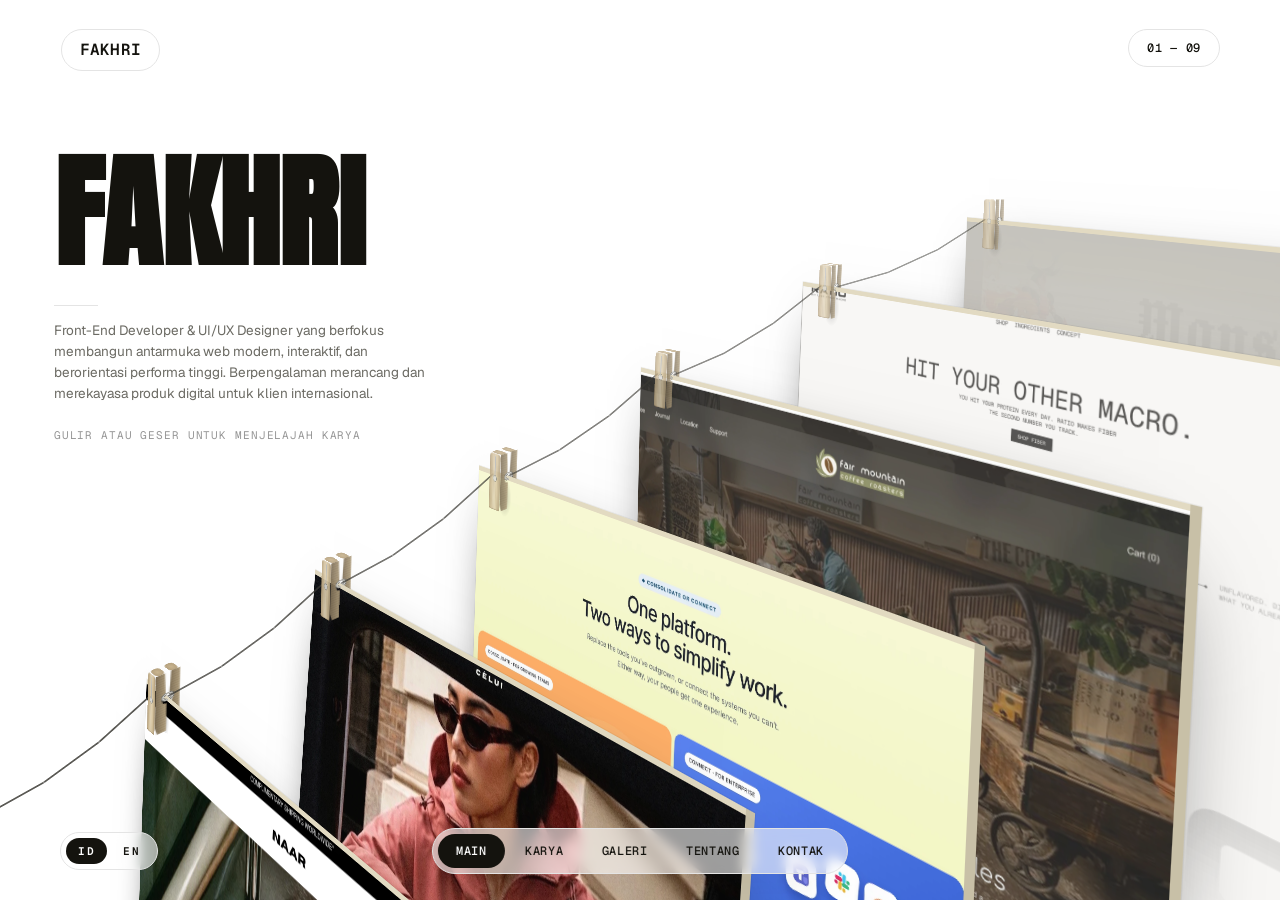
==== commit df9e12de: "menambahkan animasi yang perlu di poles" ====
--- a/index.html
+++ b/index.html
@@ -65,8 +65,8 @@
         <div class="hang-meta">
           <span class="hang-rule" id="hang-rule"></span>
           <div class="hang-swap" id="hang-swap" data-out="false">
-            <p class="hang-desc" id="hang-desc" data-i18n="heroDesc">Saya adalah seorang Front-End Developer dan UI/UX Designer. Berfokus pada penyederhanaan antarmuka yang kompleks menjadi solusi elegan yang berpusat pada pengguna.</p>
-            <div class="hang-cue" id="hang-cue" data-i18n="heroCue">Gulir atau geser untuk menjelajah</div>
+            <p class="hang-desc" id="hang-desc" data-i18n="heroDesc">Front-End Developer &amp; UI/UX Designer yang berfokus membangun antarmuka web modern, interaktif, dan berorientasi performa tinggi. Berpengalaman merancang dan merekayasa produk digital untuk klien internasional.</p>
+            <div class="hang-cue" id="hang-cue" data-i18n="heroCue">Gulir atau geser untuk menjelajah karya</div>
           </div>
         </div>
       </div>
@@ -76,36 +76,36 @@
 
       <!-- Accessible Semantic List -->
       <div class="sr-only">
-        <h2>Karya &amp; Sertifikasi Fakhri Cahyo Diandra Nandito</h2>
+        <h2>Karya Pilihan &amp; Klien Internasional Fakhri Cahyo Diandra Nandito</h2>
         <ul>
-          <li><a href="https://github.com/chikka-creator/TechInventory.git">TechInventory System — Full-Stack Project</a></li>
-          <li>SIMETRI 2025 — UI/UX Design Certificate (Departemen SI ITS)</li>
-          <li><a href="https://www.figma.com/design/rnLD3kSvpWiQDQYp0hYRto/Study-Case-Kel-8">Streaming App UI — Mobile-First Design</a></li>
-          <li>Dasar Frontend &amp; Backend — Web Dev Certificate (Bali Project Indonesia)</li>
-          <li>AI untuk Software Developer — Artificial Intelligence Certificate (Bali Project Indonesia)</li>
-          <li>Global Game Jam 2025 — Game Dev Certificate (GADAS &amp; Ciputra Univ.)</li>
-          <li>English Discoveries — Language Certificate (Edusoft Ltd.)</li>
-          <li>Data Science Expo — Data Science Certificate (PENS)</li>
-          <li>Seminar Sekolah Kedinasan — Career Prep Certificate (LKP Science Society)</li>
-          <li>Entrepreneur Fest 2026 — Entrepreneurship Certificate</li>
+          <li><a href="https://github.com/chikka-creator">NAAR Luxury Jewelry — Haute Joaillerie, Paris &amp; Dubai 2025</a></li>
+          <li><a href="https://github.com/chikka-creator">CELUI Leather Cases — Luxury Accessories, Los Angeles &amp; Milan 2025</a></li>
+          <li><a href="https://github.com/chikka-creator">HubEngage AI Platform — Enterprise AI SaaS, Boston 2025</a></li>
+          <li><a href="https://github.com/chikka-creator">FMCR Specialty Coffee — Artisanal Roastery, Melbourne &amp; Bali 2025</a></li>
+          <li><a href="https://github.com/chikka-creator">Ratio Athletic Nutrition — Performance D2C, Sydney 2025</a></li>
+          <li><a href="https://github.com/chikka-creator">Monster TCG Marketplace — Collectibles Trading, Tokyo &amp; California 2025</a></li>
+          <li><a href="https://github.com/chikka-creator">Omodeo Architectural Decor — Interior Atelier, Milan 2025</a></li>
+          <li><a href="https://github.com/chikka-creator/TechInventory.git">TechInventory System — Full-Stack Project, Surabaya 2025</a></li>
+          <li><a href="https://www.figma.com/design/rnLD3kSvpWiQDQYp0hYRto/Study-Case-Kel-8">Streaming Platform UI — Mobile-First Design, Surabaya 2025</a></li>
+          <li>SIMETRI ITS 2025 — National UI/UX Design Credential (Departemen SI ITS)</li>
         </ul>
       </div>
 
       <!-- No-JS / WebGL Fallback -->
       <noscript>
         <div class="hang-fallback">
-          <h2>Karya &amp; Sertifikasi</h2>
+          <h2>Karya &amp; Klien Pilihan</h2>
           <ul>
+            <li>NAAR Luxury Jewelry — Haute Joaillerie</li>
+            <li>CELUI Leather Cases — Luxury Accessories</li>
+            <li>HubEngage AI Platform — Enterprise AI SaaS</li>
+            <li>FMCR Specialty Coffee — Artisanal Roastery</li>
+            <li>Ratio Athletic Nutrition — Performance D2C</li>
+            <li>Monster TCG Marketplace — Collectibles</li>
+            <li>Omodeo Architectural Decor — Interior Atelier</li>
             <li><a href="https://github.com/chikka-creator/TechInventory.git">TechInventory System — Full-Stack</a></li>
-            <li>SIMETRI 2025 — UI/UX Design</li>
-            <li><a href="https://www.figma.com/design/rnLD3kSvpWiQDQYp0hYRto/Study-Case-Kel-8">Streaming App UI — Mobile-First</a></li>
-            <li>Dasar Frontend &amp; Backend — Web Dev</li>
-            <li>AI untuk Software Developer — Artificial Intelligence</li>
-            <li>Global Game Jam 2025 — Game Dev</li>
-            <li>English Discoveries — Language</li>
-            <li>Data Science Expo — Data Science</li>
-            <li>Seminar Sekolah Kedinasan — Career Prep</li>
-            <li>Entrepreneur Fest 2026 — Entrepreneurship</li>
+            <li><a href="https://www.figma.com/design/rnLD3kSvpWiQDQYp0hYRto/Study-Case-Kel-8">Streaming Platform UI — Mobile-First</a></li>
+            <li>SIMETRI ITS 2025 — UI/UX Design</li>
           </ul>
         </div>
       </noscript>
@@ -113,9 +113,9 @@
   </main>
 
   <!-- Scripts -->
-  <script src="assets/js/data.js?v=9" defer></script>
-  <script src="assets/js/i18n.js?v=9" defer></script>
-  <script src="assets/js/chrome.js?v=9" defer></script>
-  <script src="assets/js/home-hang.js?v=9" defer></script>
+  <script src="assets/js/data.js?v=16" defer></script>
+  <script src="assets/js/i18n.js?v=16" defer></script>
+  <script src="assets/js/chrome.js?v=16" defer></script>
+  <script src="assets/js/home-hang.js?v=16" defer></script>
 </body>
 </html>
